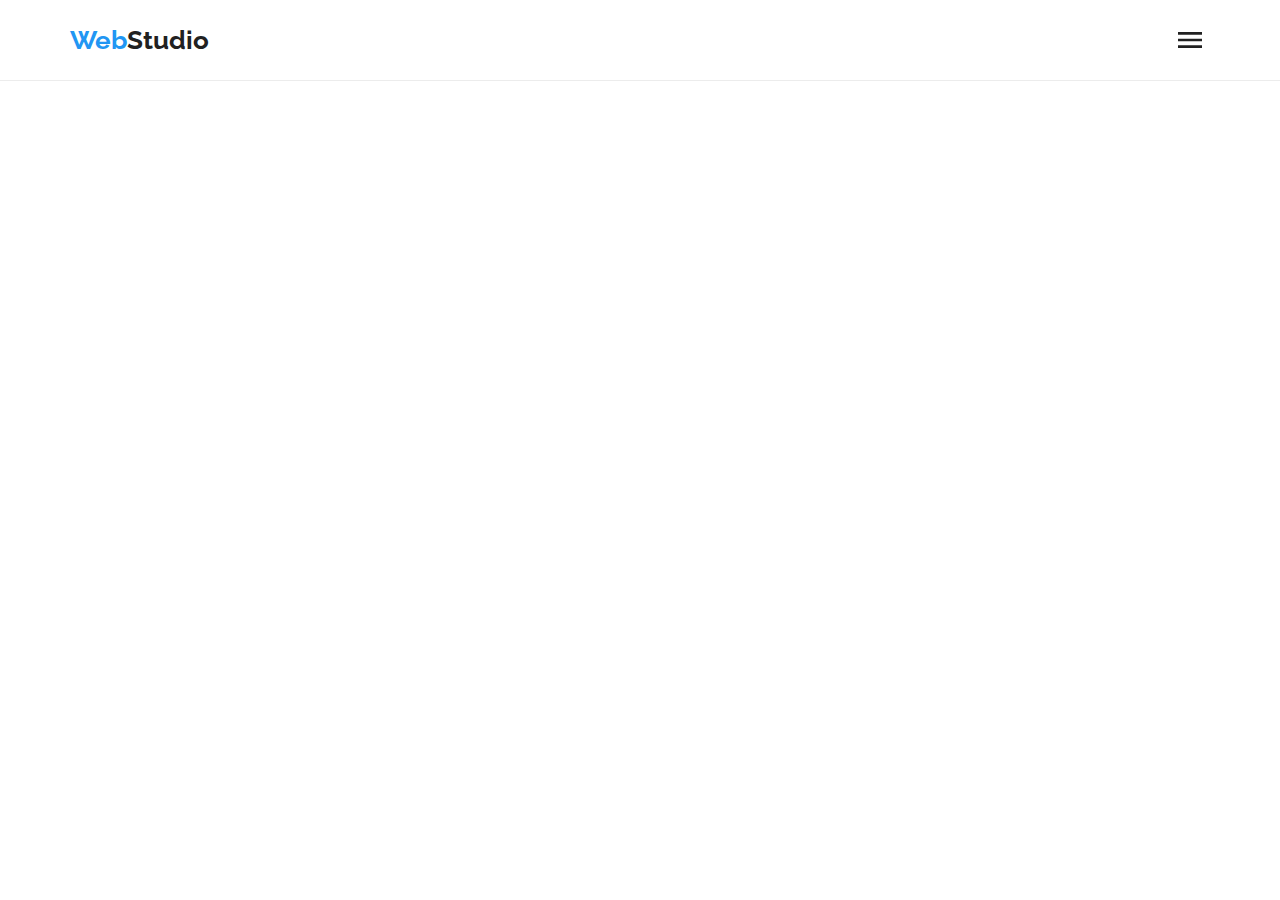
==== index.html @ 59595fd4 "fixing close-btn" ====
<!DOCTYPE html>
<html lang="uk">
  <head>
    <meta charset="UTF-8" />
    <meta http-equiv="X-UA-Compatible" content="IE=edge" />
    <meta name="viewport" content="width=<device-width>, initial-scale=1.0" />
    <title>Document</title>
    <link
      rel="stylesheet"
      href="https://fonts.googleapis.com/css2?family=Raleway:wght@700&family=Roboto:wght@400;500;700;900&display=swap"
    />
    <link
      rel="stylesheet"
      href="https://cdnjs.cloudflare.com/ajax/libs/modern-normalize/1.1.0/modern-normalize.min.css"
    />
    <link rel="stylesheet" href="./css/main.min.css" />
  </head>

  <body>
    <!-- Шапка -->
    <header class="header">
      <div class="container header-container">
        <a href="./index.html" class="logo"
          ><span class="logo__text-accent">Web</span>Studio</a
        >

        <nav>
          <ul class="navigation">
            <li class="navigation__item">
              <a href="./index.html" class="navigation__link active">Студія</a>
            </li>
            <li class="navigation__item">
              <a href="./portfolio.html" class="navigation__link">Портфоліо</a>
            </li>
            <li class="navigation__item">
              <a href="" class="navigation__link">Контакти</a>
            </li>
          </ul>
        </nav>

        <button class="mobile-menu-btn js-open-menu" type="button">
          <svg class="mobile-menu-btn__icon" width="40" height="40">
            <use href="./images/icons.svg#burger-menu-icon"></use>
          </svg>
        </button>

        <ul class="contact">
          <li class="contact__item">
            <a href="mailto:info@devstudio.com" class="contact__link">
              <svg class="contact__icon" width="16" height="12">
                <use href="./images/icons.svg#icon-envelope"></use>
              </svg>
              <span class="contact__info">info@devstudio.com</span>
            </a>
          </li>
          <li class="contact__item">
            <a href="tel:+380961111111" class="contact__link">
              <svg class="contact__icon" width="10" height="16">
                <use href="./images/icons.svg#icon-smartphone"></use>
              </svg>
              <span class="contact__info">+38 096 111 11 11</span>
            </a>
          </li>
        </ul>
      </div>

      <div class="mobile-menu js-menu-container" data-modal>
        <div class="container mobile-menu__container">
          <button class="mobile-menu__close-btn js-close-menu">
            <svg class="mobile-menu__close-icon" width="18" height="18">
              <use href="./images/icons.svg#close-icon"></use>
            </svg>
          </button>

          <div class="mobile-menu__nav">
            <ul class="mobile-menu__list">
              <li class="mobile-menu__item">
                <a class="mobile-menu__link active" href="./index.html"
                  >Студія</a
                >
              </li>
              <li class="mobile-menu__item">
                <a class="mobile-menu__link" href="./portfolio.html"
                  >Портфоліо</a
                >
              </li>
              <li class="mobile-menu__item">
                <a class="mobile-menu__link" href="">Контакти</a>
              </li>
            </ul>
          </div>

          <div class="mobile-menu__contacts">
            <ul class="mobile-menu__contact">
              <li class="mobile-menu__contact-item">
                <a href="tel:+380961111111" class="mobile-menu__contact-phone">
                  +38 096 111 11 11
                </a>
              </li>
              <li class="mobile-menu__contact-item">
                <a
                  href="mailto:info@devstudio.com"
                  class="mobile-menu__contact-mail"
                >
                  info@devstudio.com
                </a>
              </li>
            </ul>

            <ul class="mobile-menu__social-list">
              <li class="mobile-menu__social-item">
                <a class="mobile-menu__social-link" href="">Instagram</a>
              </li>
              <li class="mobile-menu__social-item">
                <a class="mobile-menu__social-link" href="">Twitter</a>
              </li>
              <li class="mobile-menu__social-item">
                <a class="mobile-menu__social-link" href="">Facebook</a>
              </li>
              <li class="mobile-menu__social-item">
                <a class="mobile-menu__social-link" href="">LinkedIn</a>
              </li>
            </ul>
          </div>
        </div>
      </div>
    </header>

    <main>
      <!-- Герой -->
      <!-- 
      <section class="hero">
        <div class="container hero-container">
          <h1 class="hero-container__title">
            ЕФЕКТИВНІ РІШЕННЯ ДЛЯ ВАШОГО БІЗНЕСУ
          </h1>
          <button class="hero-container__btn" type="button" data-modal-open>
            Замовити послугу
          </button>
        </div>
      </section>
    -->

      <!-- Особливості -->
      <!-- 
      <section class="feature">
        <div class="container feature-container">
          <h2 class="visually-hidden">Особливості</h2>
          
          <ul class="features">
            <li class="features__section">
              <div class="features__picture">
                <svg class="features__icon" width="70" height="70">
                  <use href="./images/icons.svg#icon-antenna"></use>
                </svg>
              </div>
              <h3 class="features__title">УВАГА ДО ДЕТАЛЕЙ</h3>
              <p class="features__description">
                Ідейні міркування, і навіть початок повсякденної роботи з
                формування позиції.
              </p>
            </li>
            <li class="features__section">
              <div class="features__picture">
                <svg class="features__icon" width="70" height="70">
                  <use href="./images/icons.svg#icon-clock"></use>
                </svg>
              </div>
              <h3 class="features__title">ПУНКТУАЛЬНІСТЬ</h3>
              <p class="features__description">
                Завдання організації, особливо рамки і місце навчання кадрів
                тягне у себе.
              </p>
            </li>
            <li class="features__section">
              <div class="features__picture">
                <svg class="features__icon" width="70" height="70">
                  <use href="./images/icons.svg#icon-diagram"></use>
                </svg>
              </div>
              <h3 class="features__title">ПЛАНУВАННЯ</h3>
              <p class="features__description">
                Так само консультація з широким активом значною мірою зумовлює.
              </p>
            </li>
            <li class="features__section">
              <div class="features__picture">
                <svg class="features__icon" width="70" height="70">
                  <use href="./images/icons.svg#icon-astronaut"></use>
                </svg>
              </div>
              <h3 class="features__title">СУЧАСНІ ТЕХНОЛОГІЇ</h3>
              <p class="features__description">
                Значимість цих проблем настільки очевидна, що реалізація
                планових завдань.
              </p>
            </li>
          </ul>
        </div>
      </section>
   -->
      <!-- Зайнятість -->
      <!-- 
      <section class="examples">
        <div class="container examples-container">
          <h2 class="examples-container__title">Чим ми займаємося</h2>

          <ul class="business">
            <li class="business__section">
              <div class="business__overlay">
                <p class="business__description">Десктопні додатки</p>
              </div>
              <img src="./images/box1.jpg" alt="Кодинг" width="370" />
            </li>
            <li class="business__section">
              <div class="business__overlay">
                <p class="business__description">Мобільні додатки</p>
              </div>
              <img src="./images/box2.jpg" alt="Дизайн" width="370" />
            </li>
            <li class="business__section">
              <div class="business__overlay">
                <p class="business__description">Дизайнерські рішення</p>
              </div>
              <img src="./images/box3.jpg" alt="Палітра" width="370" />
            </li>
          </ul>
        </div>
      </section>
-->
      <!-- Команда -->
      <!--
      <section class="team">
        <div class="container team-container">
          <h2 class="team-container__title">Наша команда</h2>

          <ul class="cards">
            <li class="cards__section">
              <img src="./images/tcard1.jpg" alt="Фото" width="270" />
              <div class="cards__person-card">
                <h3 class="cards__person-name">Ігор Дем'яненко</h3>
                <p class="cards__person-position">Product Designer</p>

                <ul class="social-list">
                  <li class="social-list__item">
                    <a class="social-list__link" href="">
                      <svg class="social-list__icon" width="20" height="20">
                        <use href="./images/icons.svg#instagram"></use>
                      </svg>
                    </a>
                  </li>

                  <li class="social-list__item">
                    <a class="social-list__link" href="">
                      <svg class="social-list__icon" width="20" height="16">
                        <use href="./images/icons.svg#twitter"></use>
                      </svg>
                    </a>
                  </li>

                  <li class="social-list__item">
                    <a class="social-list__link" href="">
                      <svg class="social-list__icon" width="20" height="20">
                        <use href="./images/icons.svg#facebook"></use>
                      </svg>
                    </a>
                  </li>

                  <li class="social-list__item">
                    <a class="social-list__link" href="">
                      <svg class="social-list__icon" width="20" height="20">
                        <use href="./images/icons.svg#linkedin"></use>
                      </svg>
                    </a>
                  </li>
                </ul>
              </div>
            </li>

            <li class="cards__section">
              <img src="./images/tcard2.jpg" alt="Фото" width="270" />
              <div class="cards__person-card">
                <h3 class="cards__person-name">Ольга Рєпіна</h3>
                <p class="cards__person-position">Frontend Developer</p>

                <ul class="social-list">
                  <li class="social-list__item">
                    <a class="social-list__link" href="">
                      <svg class="social-list__icon" width="20" height="20">
                        <use href="./images/icons.svg#instagram"></use>
                      </svg>
                    </a>
                  </li>

                  <li class="social-list__item">
                    <a class="social-list__link" href="">
                      <svg class="social-list__icon" width="20" height="16">
                        <use href="./images/icons.svg#twitter"></use>
                      </svg>
                    </a>
                  </li>

                  <li class="social-list__item">
                    <a class="social-list__link" href="">
                      <svg class="social-list__icon" width="20" height="20">
                        <use href="./images/icons.svg#facebook"></use>
                      </svg>
                    </a>
                  </li>

                  <li class="social-list__item">
                    <a class="social-list__link" href="">
                      <svg class="social-list__icon" width="20" height="20">
                        <use href="./images/icons.svg#linkedin"></use>
                      </svg>
                    </a>
                  </li>
                </ul>
              </div>
            </li>
            <li class="cards__section">
              <img src="./images/tcard3.jpg" alt="Фото" width="270" />
              <div class="cards__person-card">
                <h3 class="cards__person-name">Микола Тарасов</h3>
                <p class="cards__person-position">Marketing</p>

                <ul class="social-list">
                  <li class="social-list__item">
                    <a class="social-list__link" href="">
                      <svg class="social-list__icon" width="20" height="20">
                        <use href="./images/icons.svg#instagram"></use>
                      </svg>
                    </a>
                  </li>

                  <li class="social-list__item">
                    <a class="social-list__link" href="">
                      <svg class="social-list__icon" width="20" height="16">
                        <use href="./images/icons.svg#twitter"></use>
                      </svg>
                    </a>
                  </li>

                  <li class="social-list__item">
                    <a class="social-list__link" href="">
                      <svg class="social-list__icon" width="20" height="20">
                        <use href="./images/icons.svg#facebook"></use>
                      </svg>
                    </a>
                  </li>

                  <li class="social-list__item">
                    <a class="social-list__link" href="">
                      <svg class="social-list__icon" width="20" height="20">
                        <use href="./images/icons.svg#linkedin"></use>
                      </svg>
                    </a>
                  </li>
                </ul>
              </div>
            </li>
            <li class="cards__section">
              <img src="./images/tcard4.jpg" alt="Фото" width="270" />
              <div class="cards__person-card">
                <h3 class="cards__person-name">Михайло Єрмаков</h3>
                <p class="cards__person-position">UI Designer</p>

                <ul class="social-list">
                  <li class="social-list__item">
                    <a class="social-list__link" href="">
                      <svg class="social-list__icon" width="20" height="20">
                        <use href="./images/icons.svg#instagram"></use>
                      </svg>
                    </a>
                  </li>

                  <li class="social-list__item">
                    <a class="social-list__link" href="">
                      <svg class="social-list__icon" width="20" height="16">
                        <use href="./images/icons.svg#twitter"></use>
                      </svg>
                    </a>
                  </li>

                  <li class="social-list__item">
                    <a class="social-list__link" href="">
                      <svg class="social-list__icon" width="20" height="20">
                        <use href="./images/icons.svg#facebook"></use>
                      </svg>
                    </a>
                  </li>

                  <li class="social-list__item">
                    <a class="social-list__link" href="">
                      <svg class="social-list__icon" width="20" height="20">
                        <use href="./images/icons.svg#linkedin"></use>
                      </svg>
                    </a>
                  </li>
                </ul>
              </div>
            </li>
          </ul>
        </div>
      </section>
 -->

      <!-- Клієнти -->
      <!-- 
      <section class="clients">
        <div class="container clients-container">
          <h2 class="clients-container__title">Постійні клієнти</h2>

          <ul class="clients-list">
            <li class="clients-list__item">
              <a class="clients-list__link" href="">
                <svg class="clients-list__icon" width="106" height="60">
                  <use href="./images/icons.svg#icon-Logo_1"></use>
                </svg>
              </a>
            </li>

            <li class="clients-list__item">
              <a class="clients-list__link" href="">
                <svg class="clients-list__icon" width="106" height="60">
                  <use href="./images/icons.svg#icon-Logo_2"></use>
                </svg>
              </a>
            </li>

            <li class="clients-list__item">
              <a class="clients-list__link" href="">
                <svg class="clients-list__icon" width="106" height="60">
                  <use href="./images/icons.svg#icon-Logo_3"></use>
                </svg>
              </a>
            </li>

            <li class="clients-list__item">
              <a class="clients-list__link" href="">
                <svg class="clients-list__icon" width="106" height="60">
                  <use href="./images/icons.svg#icon-Logo_4"></use>
                </svg>
              </a>
            </li>

            <li class="clients-list__item">
              <a class="clients-list__link" href="">
                <svg class="clients-list__icon" width="106" height="60">
                  <use href="./images/icons.svg#icon-Logo_5"></use>
                </svg>
              </a>
            </li>

            <li class="clients-list__item">
              <a class="clients-list__link" href="">
                <svg class="clients-list__icon" width="106" height="60">
                  <use href="./images/icons.svg#icon-Logo_6"></use>
                </svg>
              </a>
            </li>
          </ul>
        </div>
      </section>
    --></main>

    <!-- Футер -->
    <!-- 
    <footer class="footer">
      <div class="container footer-container">
        <div class="footer-container__address">
          <a href="./index.html" class="logo footer-logo"
            ><span class="logo__text-accent">Web</span>Studio</a
          >
          <address class="home">
            м. Київ, пр-т Лесі Українки, 26
            <a href="mailto:info@devstudio.com" class="home__contact footmail"
              >info@devstudio.com</a
            >
            <a href="tel:+380961111111" class="home__contact"
              >+38 096 111 11 11</a
            >
          </address>
        </div>

        <div class="footer-link">
          <p class="footer-link__title">Приєднуйтесь</p>

          <ul class="social-list">
            <li class="social-list__item">
              <a class="social-list__link" href="">
                <svg class="social-list__icon" width="20" height="20">
                  <use href="./images/icons.svg#instagram"></use>
                </svg>
              </a>
            </li>

            <li class="social-list__item">
              <a class="social-list__link" href="">
                <svg class="social-list__icon" width="20" height="16">
                  <use href="./images/icons.svg#twitter"></use>
                </svg>
              </a>
            </li>

            <li class="social-list__item">
              <a class="social-list__link" href="">
                <svg class="social-list__icon" width="20" height="20">
                  <use href="./images/icons.svg#facebook"></use>
                </svg>
              </a>
            </li>

            <li class="social-list__item">
              <a class="social-list__link" href="">
                <svg class="social-list__icon" width="20" height="20">
                  <use href="./images/icons.svg#linkedin"></use>
                </svg>
              </a>
            </li>
          </ul>
        </div>

        <form class="footer-form">
          <p class="footer-form__title">Підпишіться на розсилку</p>

          <div class="footer-form-wrapper">
            <input
              type="email"
              class="footer-form-wrapper__input"
              name="user_email_mailing"
              placeholder="E-mail"
            />

            <button type="submit" class="footer-form-wrapper__btn">
              Підписатися
              <svg
                class="footer-form-wrapper__icon-send"
                width="24"
                height="24"
              >
                <use href="./images/icons.svg#icon-icon-send"></use>
              </svg>
            </button>
          </div>
        </form>
      </div>
    </footer>
  -->
    <div class="backdrop is-hidden" data-modal>
      <div class="modal is-modal">
        <button type="button" class="modal__close-btn" data-modal-close>
          <svg class="modal__close-icon" width="11" height="11">
            <use href="./images/icons.svg#close-icon"></use>
          </svg>
        </button>

        <p class="modal__action">Залиште свої дані, ми вам передзвонимо</p>

        <form class="contact-form">
          <label class="contact-form__field" for="user_name">Ім'я</label>
          <div class="contact-form__input-wrapper">
            <input
              type="text"
              class="contact-form__input"
              name="user_name"
              id="user_name"
              required
            />
            <svg class="contact-form__icon" width="18" height="18">
              <use href="./images/icons.svg#icon-person"></use>
            </svg>
          </div>

          <label class="contact-form__field" for="user_phone">Телефон</label>
          <div class="contact-form__input-wrapper">
            <input
              type="tel"
              class="contact-form__input"
              name="user_phone"
              id="user_phone"
              required
            />
            <svg class="contact-form__icon" width="18" height="18">
              <use href="./images/icons.svg#icon-phone"></use>
            </svg>
          </div>

          <label class="contact-form__field" for="user_email">Пошта</label>
          <div class="contact-form__input-wrapper">
            <input
              type="email"
              class="contact-form__input"
              name="user_email"
              id="user_email"
              required
            />
            <svg class="contact-form__icon" width="18" height="18">
              <use href="./images/icons.svg#icon-email"></use>
            </svg>
          </div>

          <label class="contact-form__field" for="user_message">Коментар</label>
          <textarea
            name="user_message"
            class="contact-form__message"
            id="user_message"
            placeholder="Введіть текст"
          ></textarea>

          <div class="contact-form__checkbox-wrapper">
            <input
              name="accept-policy"
              type="checkbox"
              class="contact-form__checkbox visually-hidden"
              id="policy-checkbox"
            />
            <label for="policy-checkbox" class="contact-form__checkbox-label"
              >Погоджуюся з розсилкою та приймаю&nbsp;<a href=""
                ><span class="contact-form__conditions-contract"
                  >Умови договору</span
                ></a
              >
            </label>
          </div>

          <button type="submit" class="contact-form__submit-btn">
            Відправити
          </button>
        </form>
      </div>
    </div>

    <script src="./js/modal.js"></script>
    <script src="./js/mobile-menu.js"></script>
  </body>
</html>
---- css/main.min.css ----
:root{--primary-text-color: #212121;--secondary-text-color: #757575;--hero-text-color: #ffffff;--description-text-color: #757575;--accent-color: #2196f3;--background-color: #f5f5f5;--background-section-color: #f5f4fa;--background-hero-footer-color: #2f303a;--fill-icons-color: #afb1b8;--primary-text-family: Roboto, sans-serif;--secondary-text-family: Raleway;--card-set-gap: 30px}.visually-hidden{position:absolute;width:1px;height:1px;margin:-1px;border:0;padding:0;clip:rect(0 0 0 0);overflow:hidden}h1,h2,h3,h4,h5,h6,p,ul{margin:0px;padding:0px}ul{list-style:none}a{text-decoration:none}img{display:block;max-width:100%}body{color:var(--primary-text-color);font-family:var(--primary-text-family)}.container{padding-left:15px;padding-right:15px}@media screen and (min-width: 480px){.container{width:450px;margin-left:auto;margin-right:auto}}@media screen and (min-width: 768px){.container{width:738px}}@media screen and (min-width: 1200px){.container{width:1170px}}.logo{color:var(--primary-text-color);font-family:var(--secondary-text-family);font-weight:700;font-size:24px;line-height:1.17;text-decoration:none}@media screen and (min-width: 1200px){.logo{font-size:26px;line-height:1.19}}.logo__text-accent{color:var(--accent-color)}.footer-logo{color:var(--hero-text-color);margin-right:0px}.mobile-menu{position:absolute;top:0;left:0;width:100vw;height:100vh;overflow:auto;background-color:var(--hero-text-color);opacity:0;visibility:hidden;pointer-events:none;-webkit-transition:opacity 250ms cubic-bezier(0.4, 0, 0.2, 1),visibility 250ms cubic-bezier(0.4, 0, 0.2, 1);transition:opacity 250ms cubic-bezier(0.4, 0, 0.2, 1),visibility 250ms cubic-bezier(0.4, 0, 0.2, 1)}.mobile-menu.is-open{opacity:1;visibility:visible;pointer-events:auto}.mobile-menu__container{position:relative;display:-webkit-box;display:-ms-flexbox;display:flex;-webkit-box-orient:vertical;-webkit-box-direction:normal;-ms-flex-direction:column;flex-direction:column;-webkit-box-pack:justify;-ms-flex-pack:justify;justify-content:space-between;height:100%;padding-top:48px;padding-bottom:48px;padding-left:40px}.mobile-menu-btn{background-color:rgba(0,0,0,0);border:none;top:10px;right:0;padding:0;line-height:0}.mobile-menu__close-btn{position:absolute;top:10px;right:0;background-color:rgba(0,0,0,0);border:none;padding:0;margin-right:15px;line-height:0;width:40px;height:40px}.mobile-menu-btn__icon{fill:var(--primary-text-color)}.mobile-menu__link{font-size:40px;font-weight:500;line-height:1.18;color:var(--primary-text-color)}.mobile-menu__item:not(:last-child){margin-bottom:32px}.mobile-menu__contact-phone{font-weight:500;font-size:34px;line-height:1.18;color:var(--accent-color);margin-bottom:32px}.mobile-menu__contact-mail{font-weight:500;font-size:24px;line-height:1.17;color:var(--description-text-color)}.mobile-menu__contact-item:not(:last-child){margin-bottom:32px}.active{color:var(--accent-color)}.mobile-menu__social-list{display:-webkit-box;display:-ms-flexbox;display:flex;margin-top:64px}.mobile-menu__social-link{font-weight:500;font-size:18px;line-height:22px;color:var(--accent-color)}.mobile-menu__social-item:not(:last-child) .mobile-menu__social-link{padding-right:10px;border-right:1px solid rgba(33,33,33,.2)}.mobile-menu__social-item:not(:first-child) .mobile-menu__social-link{padding-left:10px}.hero-container__btn{color:var(--hero-text-color);background-color:var(--accent-color);font-weight:700;font-size:16px;line-height:1.88;-webkit-box-shadow:0px 4px 4px rgba(0,0,0,.15);box-shadow:0px 4px 4px rgba(0,0,0,.15);border-radius:4px;cursor:pointer;display:block;margin-left:auto;margin-right:auto;padding:10px 24px;-webkit-transition:color 250ms cubic-bezier(0.4, 0, 0.2, 1),background-color 250ms cubic-bezier(0.4, 0, 0.2, 1),-webkit-box-shadow 250ms cubic-bezier(0.4, 0, 0.2, 1);transition:color 250ms cubic-bezier(0.4, 0, 0.2, 1),background-color 250ms cubic-bezier(0.4, 0, 0.2, 1),-webkit-box-shadow 250ms cubic-bezier(0.4, 0, 0.2, 1);transition:color 250ms cubic-bezier(0.4, 0, 0.2, 1),background-color 250ms cubic-bezier(0.4, 0, 0.2, 1),box-shadow 250ms cubic-bezier(0.4, 0, 0.2, 1);transition:color 250ms cubic-bezier(0.4, 0, 0.2, 1),background-color 250ms cubic-bezier(0.4, 0, 0.2, 1),box-shadow 250ms cubic-bezier(0.4, 0, 0.2, 1),-webkit-box-shadow 250ms cubic-bezier(0.4, 0, 0.2, 1)}.social-list{display:-webkit-box;display:-ms-flexbox;display:flex;-webkit-box-pack:justify;-ms-flex-pack:justify;justify-content:space-between}.social-list__link{display:-webkit-box;display:-ms-flexbox;display:flex;-webkit-box-pack:center;-ms-flex-pack:center;justify-content:center;-webkit-box-align:center;-ms-flex-align:center;align-items:center;width:44px;height:44px;border-radius:50%;-webkit-transition:background-color 250ms cubic-bezier(0.4, 0, 0.2, 1);transition:background-color 250ms cubic-bezier(0.4, 0, 0.2, 1)}.social-list__link:hover,.social-list__link:focus{background-color:var(--accent-color)}.social-list__icon{fill:var(--fill-icons-color);-webkit-transition:fill 250ms cubic-bezier(0.4, 0, 0.2, 1);transition:fill 250ms cubic-bezier(0.4, 0, 0.2, 1)}.social-list__link:hover .social-list__icon,.social-list__link:focus .social-list__icon{fill:var(--hero-text-color)}.social-list{display:-webkit-box;display:-ms-flexbox;display:flex;-webkit-box-pack:justify;-ms-flex-pack:justify;justify-content:space-between}.social-list__link{display:-webkit-box;display:-ms-flexbox;display:flex;-webkit-box-pack:center;-ms-flex-pack:center;justify-content:center;-webkit-box-align:center;-ms-flex-align:center;align-items:center;width:44px;height:44px;border-radius:50%;-webkit-transition:background-color 250ms cubic-bezier(0.4, 0, 0.2, 1);transition:background-color 250ms cubic-bezier(0.4, 0, 0.2, 1)}.social-list__link:hover,.social-list__link:focus{background-color:var(--accent-color)}.social-list__icon{fill:var(--fill-icons-color);-webkit-transition:fill 250ms cubic-bezier(0.4, 0, 0.2, 1);transition:fill 250ms cubic-bezier(0.4, 0, 0.2, 1)}.social-list__link:hover .social-list__icon,.social-list__link:focus .social-list__icon{fill:var(--hero-text-color)}.footer-link .social-list__item:not(:last-child){margin-right:10px}.footer-link .social-list__icon{fill:var(--hero-text-color)}.footer-link .social-list__link{background-color:rgba(255,255,255,.1);-webkit-transition:background-color 250ms cubic-bezier(0.4, 0, 0.2, 1);transition:background-color 250ms cubic-bezier(0.4, 0, 0.2, 1)}.footer-link .social-list__link:hover,.footer-link .social-list__link:focus{background-color:var(--accent-color)}.backdrop{position:fixed;top:0;left:0;width:100vw;height:100vh;background-color:rgba(0,0,0,.2);-webkit-transition:opacity 250ms cubic-bezier(0.4, 0, 0.2, 1),visibility 250ms cubic-bezier(0.4, 0, 0.2, 1);transition:opacity 250ms cubic-bezier(0.4, 0, 0.2, 1),visibility 250ms cubic-bezier(0.4, 0, 0.2, 1)}.backdrop.is-hidden{opacity:0;visibility:hidden;pointer-events:none}.modal{position:absolute;top:50%;left:50%;-webkit-transform:translate(-50%, -50%);transform:translate(-50%, -50%);width:528px;height:581px;background-color:var(--hero-text-color);padding:40px;-webkit-box-shadow:0px 1px 3px rgba(0,0,0,.12),0px 1px 1px rgba(0,0,0,.14),0px 2px 1px rgba(0,0,0,.2);box-shadow:0px 1px 3px rgba(0,0,0,.12),0px 1px 1px rgba(0,0,0,.14),0px 2px 1px rgba(0,0,0,.2);border-radius:4px;-webkit-transition:-webkit-transform 250ms cubic-bezier(0.4, 0, 0.2, 1);transition:-webkit-transform 250ms cubic-bezier(0.4, 0, 0.2, 1);transition:transform 250ms cubic-bezier(0.4, 0, 0.2, 1);transition:transform 250ms cubic-bezier(0.4, 0, 0.2, 1), -webkit-transform 250ms cubic-bezier(0.4, 0, 0.2, 1)}.modal__close-btn{position:absolute;top:8px;right:8px;display:-webkit-box;display:-ms-flexbox;display:flex;-webkit-box-pack:center;-ms-flex-pack:center;justify-content:center;-webkit-box-align:center;-ms-flex-align:center;align-items:center;width:30px;height:30px;border-radius:50%;border:1px solid rgba(0,0,0,.1);background:var(--hero-text-color);padding:0px;cursor:pointer}.modal__close-icon{-webkit-transition:fill 250ms cubic-bezier(0.4, 0, 0.2, 1);transition:fill 250ms cubic-bezier(0.4, 0, 0.2, 1)}.modal__close-btn:hover .modal__close-icon,.modal__close-btn:focus .modal__close-icon{fill:var(--accent-color)}.modal__action{margin-bottom:12px;font-weight:700;font-size:20px;line-height:1.15;text-align:center;color:var(--primary-text-color)}.contact-form{width:100%}.contact-form__input{display:block;width:100%;height:40px;padding-left:42px;border:1px solid rgba(33,33,33,.2);border-radius:4px;-webkit-transition:border-color 250ms cubic-bezier(0.4, 0, 0.2, 1);transition:border-color 250ms cubic-bezier(0.4, 0, 0.2, 1)}.contact-form__input:focus{outline:none;border-color:var(--accent-color)}.contact-form__icon{position:absolute;top:50%;left:15px;-webkit-transform:translateY(-50%);transform:translateY(-50%);-webkit-transition:fill 250ms cubic-bezier(0.4, 0, 0.2, 1);transition:fill 250ms cubic-bezier(0.4, 0, 0.2, 1)}.contact-form__input:focus+.contact-form__icon{fill:var(--accent-color)}.contact-form__field{display:block;font-size:12px;line-height:1.17;color:var(--description-text-color)}.contact-form__message{width:100%;height:120px;margin-top:4px;margin-bottom:20px;padding:12px 16px;border:1px solid rgba(33,33,33,.2);border-radius:4px;resize:none;font-size:12px;line-height:1.17;-webkit-transition:border-color 250ms cubic-bezier(0.4, 0, 0.2, 1);transition:border-color 250ms cubic-bezier(0.4, 0, 0.2, 1)}.contact-form__message:focus{outline:none;border-color:var(--accent-color)}.contact-form__message::-webkit-input-placeholder{color:rgba(117,117,117,.5)}.contact-form__message::-moz-placeholder{color:rgba(117,117,117,.5)}.contact-form__message:-ms-input-placeholder{color:rgba(117,117,117,.5)}.contact-form__message::-ms-input-placeholder{color:rgba(117,117,117,.5)}.contact-form__message::placeholder{color:rgba(117,117,117,.5)}.contact-form__input-wrapper{position:relative;display:block;margin-bottom:10px;margin-top:4px}.contact-form__checkbox-label{display:-webkit-box;display:-ms-flexbox;display:flex;-webkit-box-pack:center;-ms-flex-pack:center;justify-content:center;-webkit-box-align:center;-ms-flex-align:center;align-items:center;font-size:14px;color:var(--description-text-color);cursor:pointer}.contact-form__checkbox-label::before{content:"";display:inline-block;width:16px;height:15px;cursor:pointer;margin-right:7px;border:2px solid var(--primary-text-color);border-radius:4px;-webkit-transition:background-image 250ms cubic-bezier(0.4, 0, 0.2, 1);transition:background-image 250ms cubic-bezier(0.4, 0, 0.2, 1)}.contact-form__checkbox:focus+.contact-form__checkbox-label::before{border-color:var(--accent-color);-webkit-transition:border-color 250ms cubic-bezier(0.4, 0, 0.2, 1);transition:border-color 250ms cubic-bezier(0.4, 0, 0.2, 1)}.contact-form__checkbox:checked+.contact-form__checkbox-label::before{background:var(--accent-color);border-radius:2px;background-image:url(../images/check.svg);background-repeat:no-repeat;background-position:center;border-color:var(--accent-color);-webkit-transition:background-image 250ms cubic-bezier(0.4, 0, 0.2, 1);transition:background-image 250ms cubic-bezier(0.4, 0, 0.2, 1)}.contact-form__submit-btn{display:block;margin-left:auto;margin-right:auto;width:200px;height:50px;margin-top:30px;padding:10px 52px;color:var(--hero-text-color);font-weight:700;font-size:16px;line-height:1.88;background:#188ce8;border-radius:4px;border:0;cursor:pointer;-webkit-transition:-webkit-box-shadow 250ms cubic-bezier(0.4, 0, 0.2, 1);transition:-webkit-box-shadow 250ms cubic-bezier(0.4, 0, 0.2, 1);transition:box-shadow 250ms cubic-bezier(0.4, 0, 0.2, 1);transition:box-shadow 250ms cubic-bezier(0.4, 0, 0.2, 1), -webkit-box-shadow 250ms cubic-bezier(0.4, 0, 0.2, 1)}.contact-form__submit-btn:hover,.contact-form__submit-btn:focus{-webkit-box-shadow:0px 4px 4px rgba(0,0,0,.15);box-shadow:0px 4px 4px rgba(0,0,0,.15)}.contact-form__conditions-contract{text-decoration:underline;color:var(--accent-color)}.footer-form{margin-left:auto}.footer-form-wrapper{display:-webkit-box;display:-ms-flexbox;display:flex;-webkit-box-align:center;-ms-flex-align:center;align-items:center}.footer-form-wrapper__input{width:358px;height:50px;padding-left:16px;margin-right:12px;border:1px solid rgba(255,255,255,.3);-webkit-filter:drop-shadow(0px 4px 4px rgba(0, 0, 0, 0.15));filter:drop-shadow(0px 4px 4px rgba(0, 0, 0, 0.15));border-radius:4px;background-color:inherit;color:rgba(255,255,255,.6)}.footer-form-wrapper__btn{display:-webkit-box;display:-ms-flexbox;display:flex;width:200px;height:50px;-webkit-box-pack:center;-ms-flex-pack:center;justify-content:center;-webkit-box-align:center;-ms-flex-align:center;align-items:center;color:var(--hero-text-color);font-weight:700;font-size:16px;line-height:1.88;background:#188ce8;border-radius:4px;border:0;cursor:pointer;-webkit-box-shadow:0px 4px 4px rgba(0,0,0,.15);box-shadow:0px 4px 4px rgba(0,0,0,.15);border-radius:4px}.footer-form-wrapper__icon-send{margin-left:10px}.navigation{display:none}.contact{display:none}.header-container{display:-webkit-box;display:-ms-flexbox;display:flex;-webkit-box-pack:justify;-ms-flex-pack:justify;justify-content:space-between;-webkit-box-align:center;-ms-flex-align:center;align-items:center;height:60px}@media screen and (min-width: 768px){.header-container{height:80px}}.header{border-bottom-width:1px;border-bottom-style:solid;border-bottom-color:#ececec}.hero{text-align:center;padding-top:200px;padding-bottom:200px;max-width:1600px;height:600px;margin:auto;background-image:-webkit-gradient(linear, left top, left bottom, from(rgba(47, 48, 58, 0.4)), to(rgba(47, 48, 58, 0.4))),url("../images/hero.jpg");background-image:linear-gradient(rgba(47, 48, 58, 0.4), rgba(47, 48, 58, 0.4)),url("../images/hero.jpg");background-color:#c4c4c4;background-size:cover;background-repeat:no-repeat;background-position:center}.hero-container__title{color:var(--hero-text-color);font-weight:900;font-size:44px;text-transform:uppercase;line-height:1.36;width:696px;margin-left:auto;margin-right:auto;margin-bottom:30px}.feature{padding-top:94px;padding-bottom:94px}.features{display:-webkit-box;display:-ms-flexbox;display:flex}.features__section{width:270px}.features__section:not(:last-child){margin-right:30px}.features__title{font-weight:700;font-size:14px;line-height:1.17;margin-bottom:10px}.features__description{color:var(--description-text-color);font-size:14px;line-height:1.71}.features__picture{display:-webkit-box;display:-ms-flexbox;display:flex;height:120px;background:var(--background-section-color);border-radius:4px;-webkit-box-pack:center;-ms-flex-pack:center;justify-content:center;-webkit-box-align:center;-ms-flex-align:center;align-items:center;margin-bottom:30px}.feature-picture-item:not(:last-child){margin-right:30px}.business{display:-webkit-box;display:-ms-flexbox;display:flex}.business__section{position:relative}.business__section:not(:last-child){margin-right:30px}.examples{padding-bottom:94px}.examples-container__title{font-weight:700;font-size:36px;line-height:1.17;text-align:center;margin-bottom:50px}.business__overlay{position:absolute;display:-webkit-box;display:-ms-flexbox;display:flex;bottom:0;width:100%;height:70px;background:rgba(47,48,58,.8);font-weight:700;font-size:14px;line-height:1.14;-webkit-box-align:center;-ms-flex-align:center;align-items:center;-webkit-box-pack:center;-ms-flex-pack:center;justify-content:center;text-transform:uppercase;color:var(--hero-text-color)}.team{background-color:var(--background-section-color);padding-top:94px;padding-bottom:94px}.team-container__title{font-weight:700;font-size:36px;line-height:1.17;text-align:center;margin-bottom:50px}.cards{display:-webkit-box;display:-ms-flexbox;display:flex;margin-left:calc(-1*var(--card-set-gap));margin-top:calc(-1*var(--card-set-gap))}.cards__section{-ms-flex-preferred-size:calc(25% - var(--card-set-gap));flex-basis:calc(25% - var(--card-set-gap));margin-left:var(--card-set-gap);margin-top:var(--card-set-gap);background-color:var(--hero-text-color);border-radius:0px 0px 4px 4px;-webkit-box-shadow:0px 1px 3px rgba(0,0,0,.12),0px 1px 1px rgba(0,0,0,.14),0px 2px 1px rgba(0,0,0,.2);box-shadow:0px 1px 3px rgba(0,0,0,.12),0px 1px 1px rgba(0,0,0,.14),0px 2px 1px rgba(0,0,0,.2)}.cards__person-card{padding:30px 32px}.cards__person-name{font-weight:500;font-size:16px;line-height:1.17;text-align:center;margin-bottom:10px}.cards__person-position{color:var(--description-text-color);font-weight:400;font-size:16px;line-height:1.17;text-align:center;margin-bottom:16px}.clients{padding-top:94px;padding-bottom:94px}.clients-container__title{font-weight:700;font-size:36px;line-height:1.17;text-align:center;margin-bottom:50px}.clients-list{display:-webkit-box;display:-ms-flexbox;display:flex}.clients-list__item{width:170px;height:92}.clients-list__item:not(:last-child){margin-right:30px}.clients-list__link{display:-webkit-box;display:-ms-flexbox;display:flex;-webkit-box-pack:center;-ms-flex-pack:center;justify-content:center;-webkit-box-align:center;-ms-flex-align:center;align-items:center;width:170px;height:92px;border:1px solid var(--fill-icons-color);border-radius:4px;-webkit-transition:border 250ms cubic-bezier(0.4, 0, 0.2, 1);transition:border 250ms cubic-bezier(0.4, 0, 0.2, 1)}.clients-list__link:hover,.clients-list__link:focus{border:1px solid var(--accent-color);border-radius:4px}.clients-list__icon{fill:var(--fill-icons-color);-webkit-transition:fill 250ms cubic-bezier(0.4, 0, 0.2, 1);transition:fill 250ms cubic-bezier(0.4, 0, 0.2, 1)}.clients-list__link:hover .clients-list__icon,.clients-list__link:focus .clients-list__icon{fill:var(--accent-color)}.footer{background-color:var(--background-hero-footer-color);padding-top:60px;padding-bottom:60px}.home{color:var(--hero-text-color);font-style:normal;font-size:14px;line-height:1.71;letter-spacing:.03em;display:block;margin-top:28px;width:231px}.home__contact{color:rgba(255,255,255,.6);display:block}.footmail{margin-top:12px;margin-bottom:12px}.footer-container{display:-webkit-box;display:-ms-flexbox;display:flex;-webkit-box-align:baseline;-ms-flex-align:baseline;align-items:baseline}.footer-container__address{margin-right:70px}.footer-link__title,.footer-form__title{color:var(--hero-text-color);font-weight:700;font-size:14px;text-transform:uppercase;line-height:1.14;margin-bottom:20px}.filter{display:-webkit-box;display:-ms-flexbox;display:flex;margin-bottom:50px;-webkit-box-pack:center;-ms-flex-pack:center;justify-content:center}.filter__item:not(:last-child){margin-right:8px}.filter__button{cursor:pointer;color:var(--primary-text-color);background-color:var(--background-section-color);font-size:16px;font-weight:500;line-height:1.63;border-radius:4px;border-width:0;padding:6px 22px;-webkit-transition:color 250ms cubic-bezier(0.4, 0, 0.2, 1),background-color 250ms cubic-bezier(0.4, 0, 0.2, 1),-webkit-box-shadow 250ms cubic-bezier(0.4, 0, 0.2, 1);transition:color 250ms cubic-bezier(0.4, 0, 0.2, 1),background-color 250ms cubic-bezier(0.4, 0, 0.2, 1),-webkit-box-shadow 250ms cubic-bezier(0.4, 0, 0.2, 1);transition:color 250ms cubic-bezier(0.4, 0, 0.2, 1),background-color 250ms cubic-bezier(0.4, 0, 0.2, 1),box-shadow 250ms cubic-bezier(0.4, 0, 0.2, 1);transition:color 250ms cubic-bezier(0.4, 0, 0.2, 1),background-color 250ms cubic-bezier(0.4, 0, 0.2, 1),box-shadow 250ms cubic-bezier(0.4, 0, 0.2, 1),-webkit-box-shadow 250ms cubic-bezier(0.4, 0, 0.2, 1)}.filter__button:hover,.filter__button:focus{color:var(--hero-text-color);background-color:var(--accent-color);-webkit-box-shadow:0px 3px 1px rgba(0,0,0,.1),0px 1px 2px rgba(0,0,0,.08),0px 2px 2px rgba(0,0,0,.12);box-shadow:0px 3px 1px rgba(0,0,0,.1),0px 1px 2px rgba(0,0,0,.08),0px 2px 2px rgba(0,0,0,.12)}.portfolio{padding-top:94px;padding-bottom:94px}.card-set{display:-webkit-box;display:-ms-flexbox;display:flex;-ms-flex-wrap:wrap;flex-wrap:wrap;margin-left:calc(-1*var(--card-set-gap));margin-top:calc(-1*var(--card-set-gap))}.card-set__item{-ms-flex-preferred-size:calc(33.3333333333% - var(--card-set-gap));flex-basis:calc(33.3333333333% - var(--card-set-gap));margin-left:var(--card-set-gap);margin-top:var(--card-set-gap)}.card-content__title{color:var(--primary-text-color);font-size:18px;font-weight:700;line-height:2}.card-content__description{color:var(--secondary-text-color);font-size:16px;font-weight:400;line-height:1.88;margin-top:4px}.card-content{padding:20px 24px 20px 24px;border-left:1px solid #eee;border-right:1px solid #eee;border-bottom:1px solid #eee}.card-set__link{display:block;-webkit-transition:-webkit-box-shadow 250ms cubic-bezier(0.4, 0, 0.2, 1);transition:-webkit-box-shadow 250ms cubic-bezier(0.4, 0, 0.2, 1);transition:box-shadow 250ms cubic-bezier(0.4, 0, 0.2, 1);transition:box-shadow 250ms cubic-bezier(0.4, 0, 0.2, 1), -webkit-box-shadow 250ms cubic-bezier(0.4, 0, 0.2, 1)}.card-set__link:hover,.card-set__link:focus{-webkit-box-shadow:0px 1px 1px rgba(0,0,0,.12),0px 4px 4px rgba(0,0,0,.06),1px 4px 6px rgba(0,0,0,.16);box-shadow:0px 1px 1px rgba(0,0,0,.12),0px 4px 4px rgba(0,0,0,.06),1px 4px 6px rgba(0,0,0,.16)}.card-set__img{position:relative;overflow:hidden}.card-set__overlay{position:absolute;top:0;width:100%;height:100%;background:rgba(33,150,243,.9);font-weight:400;font-size:18px;line-height:1.6;padding:63px 24px;color:var(--hero-text-color);opacity:0;-webkit-transform:translateY(100%);transform:translateY(100%);-webkit-transition:opacity 250ms cubic-bezier(0.4, 0, 0.2, 1),-webkit-transform 250ms cubic-bezier(0.4, 0, 0.2, 1);transition:opacity 250ms cubic-bezier(0.4, 0, 0.2, 1),-webkit-transform 250ms cubic-bezier(0.4, 0, 0.2, 1);transition:transform 250ms cubic-bezier(0.4, 0, 0.2, 1),opacity 250ms cubic-bezier(0.4, 0, 0.2, 1);transition:transform 250ms cubic-bezier(0.4, 0, 0.2, 1),opacity 250ms cubic-bezier(0.4, 0, 0.2, 1),-webkit-transform 250ms cubic-bezier(0.4, 0, 0.2, 1)}.card-set__item:hover .card-set__overlay,.card-set__item:focus .card-set__overlay{-webkit-transform:translateY(0);transform:translateY(0);opacity:1}/*# sourceMappingURL=main.min.css.map */
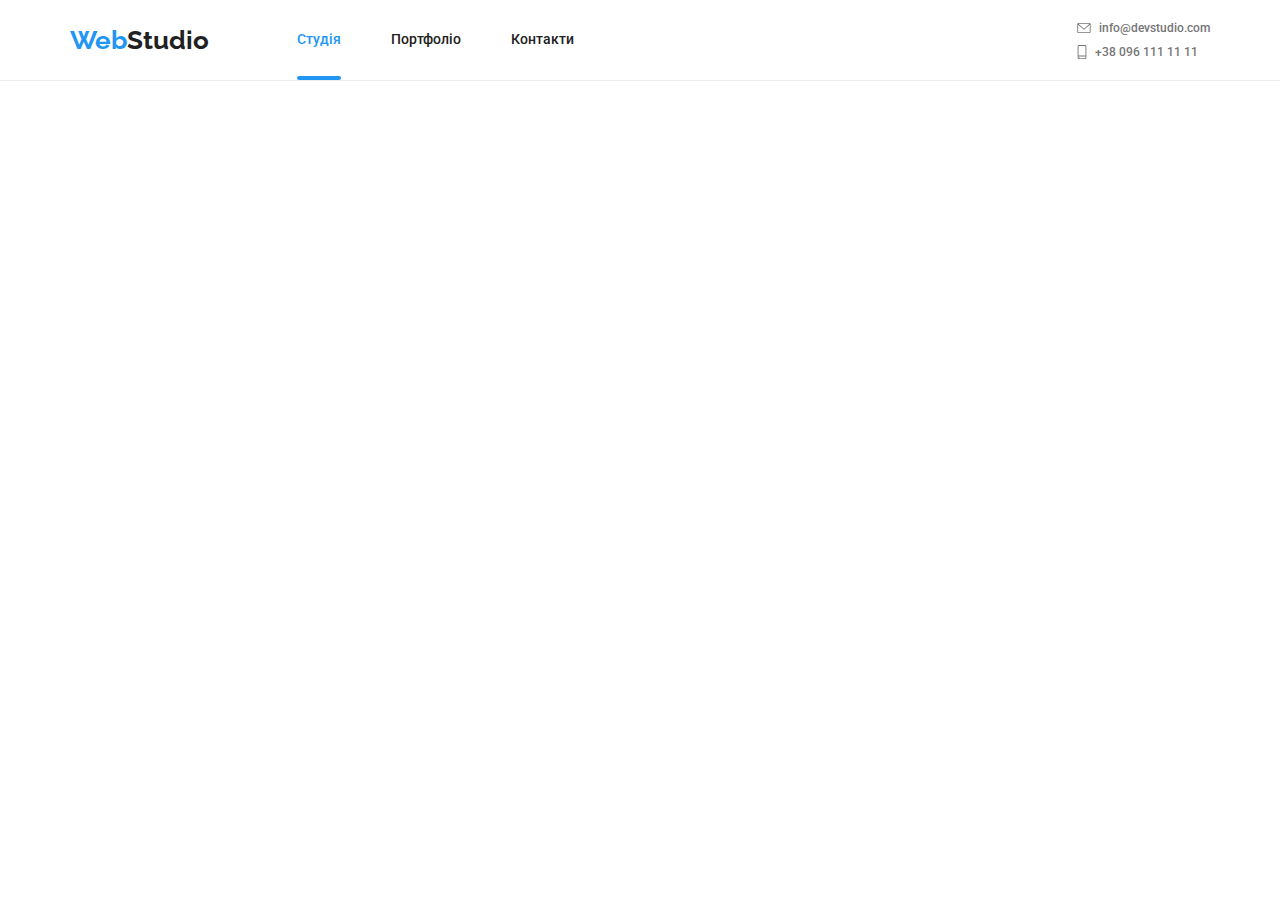
==== commit 7869b3ad: "add header-mobile" ====
--- a/index.html
+++ b/index.html
@@ -47,7 +47,7 @@
         <ul class="contact">
           <li class="contact__item">
             <a href="mailto:info@devstudio.com" class="contact__link">
-              <svg class="contact__icon" width="16" height="12">
+              <svg class="contact__icon" width="14" height="10">
                 <use href="./images/icons.svg#icon-envelope"></use>
               </svg>
               <span class="contact__info">info@devstudio.com</span>
@@ -55,7 +55,7 @@
           </li>
           <li class="contact__item">
             <a href="tel:+380961111111" class="contact__link">
-              <svg class="contact__icon" width="10" height="16">
+              <svg class="contact__icon" width="10" height="14">
                 <use href="./images/icons.svg#icon-smartphone"></use>
               </svg>
               <span class="contact__info">+38 096 111 11 11</span>
--- a/css/main.min.css
+++ b/css/main.min.css
@@ -1 +1 @@
-:root{--primary-text-color: #212121;--secondary-text-color: #757575;--hero-text-color: #ffffff;--description-text-color: #757575;--accent-color: #2196f3;--background-color: #f5f5f5;--background-section-color: #f5f4fa;--background-hero-footer-color: #2f303a;--fill-icons-color: #afb1b8;--primary-text-family: Roboto, sans-serif;--secondary-text-family: Raleway;--card-set-gap: 30px}.visually-hidden{position:absolute;width:1px;height:1px;margin:-1px;border:0;padding:0;clip:rect(0 0 0 0);overflow:hidden}h1,h2,h3,h4,h5,h6,p,ul{margin:0px;padding:0px}ul{list-style:none}a{text-decoration:none}img{display:block;max-width:100%}body{color:var(--primary-text-color);font-family:var(--primary-text-family)}.container{padding-left:15px;padding-right:15px}@media screen and (min-width: 480px){.container{width:450px;margin-left:auto;margin-right:auto}}@media screen and (min-width: 768px){.container{width:738px}}@media screen and (min-width: 1200px){.container{width:1170px}}.logo{color:var(--primary-text-color);font-family:var(--secondary-text-family);font-weight:700;font-size:24px;line-height:1.17;text-decoration:none}@media screen and (min-width: 1200px){.logo{font-size:26px;line-height:1.19}}.logo__text-accent{color:var(--accent-color)}.footer-logo{color:var(--hero-text-color);margin-right:0px}.mobile-menu{position:absolute;top:0;left:0;width:100vw;height:100vh;overflow:auto;background-color:var(--hero-text-color);opacity:0;visibility:hidden;pointer-events:none;-webkit-transition:opacity 250ms cubic-bezier(0.4, 0, 0.2, 1),visibility 250ms cubic-bezier(0.4, 0, 0.2, 1);transition:opacity 250ms cubic-bezier(0.4, 0, 0.2, 1),visibility 250ms cubic-bezier(0.4, 0, 0.2, 1)}.mobile-menu.is-open{opacity:1;visibility:visible;pointer-events:auto}.mobile-menu__container{position:relative;display:-webkit-box;display:-ms-flexbox;display:flex;-webkit-box-orient:vertical;-webkit-box-direction:normal;-ms-flex-direction:column;flex-direction:column;-webkit-box-pack:justify;-ms-flex-pack:justify;justify-content:space-between;height:100%;padding-top:48px;padding-bottom:48px;padding-left:40px}.mobile-menu-btn{background-color:rgba(0,0,0,0);border:none;top:10px;right:0;padding:0;line-height:0}.mobile-menu__close-btn{position:absolute;top:10px;right:0;background-color:rgba(0,0,0,0);border:none;padding:0;margin-right:15px;line-height:0;width:40px;height:40px}.mobile-menu-btn__icon{fill:var(--primary-text-color)}.mobile-menu__link{font-size:40px;font-weight:500;line-height:1.18;color:var(--primary-text-color)}.mobile-menu__item:not(:last-child){margin-bottom:32px}.mobile-menu__contact-phone{font-weight:500;font-size:34px;line-height:1.18;color:var(--accent-color);margin-bottom:32px}.mobile-menu__contact-mail{font-weight:500;font-size:24px;line-height:1.17;color:var(--description-text-color)}.mobile-menu__contact-item:not(:last-child){margin-bottom:32px}.active{color:var(--accent-color)}.mobile-menu__social-list{display:-webkit-box;display:-ms-flexbox;display:flex;margin-top:64px}.mobile-menu__social-link{font-weight:500;font-size:18px;line-height:22px;color:var(--accent-color)}.mobile-menu__social-item:not(:last-child) .mobile-menu__social-link{padding-right:10px;border-right:1px solid rgba(33,33,33,.2)}.mobile-menu__social-item:not(:first-child) .mobile-menu__social-link{padding-left:10px}.hero-container__btn{color:var(--hero-text-color);background-color:var(--accent-color);font-weight:700;font-size:16px;line-height:1.88;-webkit-box-shadow:0px 4px 4px rgba(0,0,0,.15);box-shadow:0px 4px 4px rgba(0,0,0,.15);border-radius:4px;cursor:pointer;display:block;margin-left:auto;margin-right:auto;padding:10px 24px;-webkit-transition:color 250ms cubic-bezier(0.4, 0, 0.2, 1),background-color 250ms cubic-bezier(0.4, 0, 0.2, 1),-webkit-box-shadow 250ms cubic-bezier(0.4, 0, 0.2, 1);transition:color 250ms cubic-bezier(0.4, 0, 0.2, 1),background-color 250ms cubic-bezier(0.4, 0, 0.2, 1),-webkit-box-shadow 250ms cubic-bezier(0.4, 0, 0.2, 1);transition:color 250ms cubic-bezier(0.4, 0, 0.2, 1),background-color 250ms cubic-bezier(0.4, 0, 0.2, 1),box-shadow 250ms cubic-bezier(0.4, 0, 0.2, 1);transition:color 250ms cubic-bezier(0.4, 0, 0.2, 1),background-color 250ms cubic-bezier(0.4, 0, 0.2, 1),box-shadow 250ms cubic-bezier(0.4, 0, 0.2, 1),-webkit-box-shadow 250ms cubic-bezier(0.4, 0, 0.2, 1)}.social-list{display:-webkit-box;display:-ms-flexbox;display:flex;-webkit-box-pack:justify;-ms-flex-pack:justify;justify-content:space-between}.social-list__link{display:-webkit-box;display:-ms-flexbox;display:flex;-webkit-box-pack:center;-ms-flex-pack:center;justify-content:center;-webkit-box-align:center;-ms-flex-align:center;align-items:center;width:44px;height:44px;border-radius:50%;-webkit-transition:background-color 250ms cubic-bezier(0.4, 0, 0.2, 1);transition:background-color 250ms cubic-bezier(0.4, 0, 0.2, 1)}.social-list__link:hover,.social-list__link:focus{background-color:var(--accent-color)}.social-list__icon{fill:var(--fill-icons-color);-webkit-transition:fill 250ms cubic-bezier(0.4, 0, 0.2, 1);transition:fill 250ms cubic-bezier(0.4, 0, 0.2, 1)}.social-list__link:hover .social-list__icon,.social-list__link:focus .social-list__icon{fill:var(--hero-text-color)}.social-list{display:-webkit-box;display:-ms-flexbox;display:flex;-webkit-box-pack:justify;-ms-flex-pack:justify;justify-content:space-between}.social-list__link{display:-webkit-box;display:-ms-flexbox;display:flex;-webkit-box-pack:center;-ms-flex-pack:center;justify-content:center;-webkit-box-align:center;-ms-flex-align:center;align-items:center;width:44px;height:44px;border-radius:50%;-webkit-transition:background-color 250ms cubic-bezier(0.4, 0, 0.2, 1);transition:background-color 250ms cubic-bezier(0.4, 0, 0.2, 1)}.social-list__link:hover,.social-list__link:focus{background-color:var(--accent-color)}.social-list__icon{fill:var(--fill-icons-color);-webkit-transition:fill 250ms cubic-bezier(0.4, 0, 0.2, 1);transition:fill 250ms cubic-bezier(0.4, 0, 0.2, 1)}.social-list__link:hover .social-list__icon,.social-list__link:focus .social-list__icon{fill:var(--hero-text-color)}.footer-link .social-list__item:not(:last-child){margin-right:10px}.footer-link .social-list__icon{fill:var(--hero-text-color)}.footer-link .social-list__link{background-color:rgba(255,255,255,.1);-webkit-transition:background-color 250ms cubic-bezier(0.4, 0, 0.2, 1);transition:background-color 250ms cubic-bezier(0.4, 0, 0.2, 1)}.footer-link .social-list__link:hover,.footer-link .social-list__link:focus{background-color:var(--accent-color)}.backdrop{position:fixed;top:0;left:0;width:100vw;height:100vh;background-color:rgba(0,0,0,.2);-webkit-transition:opacity 250ms cubic-bezier(0.4, 0, 0.2, 1),visibility 250ms cubic-bezier(0.4, 0, 0.2, 1);transition:opacity 250ms cubic-bezier(0.4, 0, 0.2, 1),visibility 250ms cubic-bezier(0.4, 0, 0.2, 1)}.backdrop.is-hidden{opacity:0;visibility:hidden;pointer-events:none}.modal{position:absolute;top:50%;left:50%;-webkit-transform:translate(-50%, -50%);transform:translate(-50%, -50%);width:528px;height:581px;background-color:var(--hero-text-color);padding:40px;-webkit-box-shadow:0px 1px 3px rgba(0,0,0,.12),0px 1px 1px rgba(0,0,0,.14),0px 2px 1px rgba(0,0,0,.2);box-shadow:0px 1px 3px rgba(0,0,0,.12),0px 1px 1px rgba(0,0,0,.14),0px 2px 1px rgba(0,0,0,.2);border-radius:4px;-webkit-transition:-webkit-transform 250ms cubic-bezier(0.4, 0, 0.2, 1);transition:-webkit-transform 250ms cubic-bezier(0.4, 0, 0.2, 1);transition:transform 250ms cubic-bezier(0.4, 0, 0.2, 1);transition:transform 250ms cubic-bezier(0.4, 0, 0.2, 1), -webkit-transform 250ms cubic-bezier(0.4, 0, 0.2, 1)}.modal__close-btn{position:absolute;top:8px;right:8px;display:-webkit-box;display:-ms-flexbox;display:flex;-webkit-box-pack:center;-ms-flex-pack:center;justify-content:center;-webkit-box-align:center;-ms-flex-align:center;align-items:center;width:30px;height:30px;border-radius:50%;border:1px solid rgba(0,0,0,.1);background:var(--hero-text-color);padding:0px;cursor:pointer}.modal__close-icon{-webkit-transition:fill 250ms cubic-bezier(0.4, 0, 0.2, 1);transition:fill 250ms cubic-bezier(0.4, 0, 0.2, 1)}.modal__close-btn:hover .modal__close-icon,.modal__close-btn:focus .modal__close-icon{fill:var(--accent-color)}.modal__action{margin-bottom:12px;font-weight:700;font-size:20px;line-height:1.15;text-align:center;color:var(--primary-text-color)}.contact-form{width:100%}.contact-form__input{display:block;width:100%;height:40px;padding-left:42px;border:1px solid rgba(33,33,33,.2);border-radius:4px;-webkit-transition:border-color 250ms cubic-bezier(0.4, 0, 0.2, 1);transition:border-color 250ms cubic-bezier(0.4, 0, 0.2, 1)}.contact-form__input:focus{outline:none;border-color:var(--accent-color)}.contact-form__icon{position:absolute;top:50%;left:15px;-webkit-transform:translateY(-50%);transform:translateY(-50%);-webkit-transition:fill 250ms cubic-bezier(0.4, 0, 0.2, 1);transition:fill 250ms cubic-bezier(0.4, 0, 0.2, 1)}.contact-form__input:focus+.contact-form__icon{fill:var(--accent-color)}.contact-form__field{display:block;font-size:12px;line-height:1.17;color:var(--description-text-color)}.contact-form__message{width:100%;height:120px;margin-top:4px;margin-bottom:20px;padding:12px 16px;border:1px solid rgba(33,33,33,.2);border-radius:4px;resize:none;font-size:12px;line-height:1.17;-webkit-transition:border-color 250ms cubic-bezier(0.4, 0, 0.2, 1);transition:border-color 250ms cubic-bezier(0.4, 0, 0.2, 1)}.contact-form__message:focus{outline:none;border-color:var(--accent-color)}.contact-form__message::-webkit-input-placeholder{color:rgba(117,117,117,.5)}.contact-form__message::-moz-placeholder{color:rgba(117,117,117,.5)}.contact-form__message:-ms-input-placeholder{color:rgba(117,117,117,.5)}.contact-form__message::-ms-input-placeholder{color:rgba(117,117,117,.5)}.contact-form__message::placeholder{color:rgba(117,117,117,.5)}.contact-form__input-wrapper{position:relative;display:block;margin-bottom:10px;margin-top:4px}.contact-form__checkbox-label{display:-webkit-box;display:-ms-flexbox;display:flex;-webkit-box-pack:center;-ms-flex-pack:center;justify-content:center;-webkit-box-align:center;-ms-flex-align:center;align-items:center;font-size:14px;color:var(--description-text-color);cursor:pointer}.contact-form__checkbox-label::before{content:"";display:inline-block;width:16px;height:15px;cursor:pointer;margin-right:7px;border:2px solid var(--primary-text-color);border-radius:4px;-webkit-transition:background-image 250ms cubic-bezier(0.4, 0, 0.2, 1);transition:background-image 250ms cubic-bezier(0.4, 0, 0.2, 1)}.contact-form__checkbox:focus+.contact-form__checkbox-label::before{border-color:var(--accent-color);-webkit-transition:border-color 250ms cubic-bezier(0.4, 0, 0.2, 1);transition:border-color 250ms cubic-bezier(0.4, 0, 0.2, 1)}.contact-form__checkbox:checked+.contact-form__checkbox-label::before{background:var(--accent-color);border-radius:2px;background-image:url(../images/check.svg);background-repeat:no-repeat;background-position:center;border-color:var(--accent-color);-webkit-transition:background-image 250ms cubic-bezier(0.4, 0, 0.2, 1);transition:background-image 250ms cubic-bezier(0.4, 0, 0.2, 1)}.contact-form__submit-btn{display:block;margin-left:auto;margin-right:auto;width:200px;height:50px;margin-top:30px;padding:10px 52px;color:var(--hero-text-color);font-weight:700;font-size:16px;line-height:1.88;background:#188ce8;border-radius:4px;border:0;cursor:pointer;-webkit-transition:-webkit-box-shadow 250ms cubic-bezier(0.4, 0, 0.2, 1);transition:-webkit-box-shadow 250ms cubic-bezier(0.4, 0, 0.2, 1);transition:box-shadow 250ms cubic-bezier(0.4, 0, 0.2, 1);transition:box-shadow 250ms cubic-bezier(0.4, 0, 0.2, 1), -webkit-box-shadow 250ms cubic-bezier(0.4, 0, 0.2, 1)}.contact-form__submit-btn:hover,.contact-form__submit-btn:focus{-webkit-box-shadow:0px 4px 4px rgba(0,0,0,.15);box-shadow:0px 4px 4px rgba(0,0,0,.15)}.contact-form__conditions-contract{text-decoration:underline;color:var(--accent-color)}.footer-form{margin-left:auto}.footer-form-wrapper{display:-webkit-box;display:-ms-flexbox;display:flex;-webkit-box-align:center;-ms-flex-align:center;align-items:center}.footer-form-wrapper__input{width:358px;height:50px;padding-left:16px;margin-right:12px;border:1px solid rgba(255,255,255,.3);-webkit-filter:drop-shadow(0px 4px 4px rgba(0, 0, 0, 0.15));filter:drop-shadow(0px 4px 4px rgba(0, 0, 0, 0.15));border-radius:4px;background-color:inherit;color:rgba(255,255,255,.6)}.footer-form-wrapper__btn{display:-webkit-box;display:-ms-flexbox;display:flex;width:200px;height:50px;-webkit-box-pack:center;-ms-flex-pack:center;justify-content:center;-webkit-box-align:center;-ms-flex-align:center;align-items:center;color:var(--hero-text-color);font-weight:700;font-size:16px;line-height:1.88;background:#188ce8;border-radius:4px;border:0;cursor:pointer;-webkit-box-shadow:0px 4px 4px rgba(0,0,0,.15);box-shadow:0px 4px 4px rgba(0,0,0,.15);border-radius:4px}.footer-form-wrapper__icon-send{margin-left:10px}.navigation{display:none}.contact{display:none}.header-container{display:-webkit-box;display:-ms-flexbox;display:flex;-webkit-box-pack:justify;-ms-flex-pack:justify;justify-content:space-between;-webkit-box-align:center;-ms-flex-align:center;align-items:center;height:60px}@media screen and (min-width: 768px){.header-container{height:80px}}.header{border-bottom-width:1px;border-bottom-style:solid;border-bottom-color:#ececec}.hero{text-align:center;padding-top:200px;padding-bottom:200px;max-width:1600px;height:600px;margin:auto;background-image:-webkit-gradient(linear, left top, left bottom, from(rgba(47, 48, 58, 0.4)), to(rgba(47, 48, 58, 0.4))),url("../images/hero.jpg");background-image:linear-gradient(rgba(47, 48, 58, 0.4), rgba(47, 48, 58, 0.4)),url("../images/hero.jpg");background-color:#c4c4c4;background-size:cover;background-repeat:no-repeat;background-position:center}.hero-container__title{color:var(--hero-text-color);font-weight:900;font-size:44px;text-transform:uppercase;line-height:1.36;width:696px;margin-left:auto;margin-right:auto;margin-bottom:30px}.feature{padding-top:94px;padding-bottom:94px}.features{display:-webkit-box;display:-ms-flexbox;display:flex}.features__section{width:270px}.features__section:not(:last-child){margin-right:30px}.features__title{font-weight:700;font-size:14px;line-height:1.17;margin-bottom:10px}.features__description{color:var(--description-text-color);font-size:14px;line-height:1.71}.features__picture{display:-webkit-box;display:-ms-flexbox;display:flex;height:120px;background:var(--background-section-color);border-radius:4px;-webkit-box-pack:center;-ms-flex-pack:center;justify-content:center;-webkit-box-align:center;-ms-flex-align:center;align-items:center;margin-bottom:30px}.feature-picture-item:not(:last-child){margin-right:30px}.business{display:-webkit-box;display:-ms-flexbox;display:flex}.business__section{position:relative}.business__section:not(:last-child){margin-right:30px}.examples{padding-bottom:94px}.examples-container__title{font-weight:700;font-size:36px;line-height:1.17;text-align:center;margin-bottom:50px}.business__overlay{position:absolute;display:-webkit-box;display:-ms-flexbox;display:flex;bottom:0;width:100%;height:70px;background:rgba(47,48,58,.8);font-weight:700;font-size:14px;line-height:1.14;-webkit-box-align:center;-ms-flex-align:center;align-items:center;-webkit-box-pack:center;-ms-flex-pack:center;justify-content:center;text-transform:uppercase;color:var(--hero-text-color)}.team{background-color:var(--background-section-color);padding-top:94px;padding-bottom:94px}.team-container__title{font-weight:700;font-size:36px;line-height:1.17;text-align:center;margin-bottom:50px}.cards{display:-webkit-box;display:-ms-flexbox;display:flex;margin-left:calc(-1*var(--card-set-gap));margin-top:calc(-1*var(--card-set-gap))}.cards__section{-ms-flex-preferred-size:calc(25% - var(--card-set-gap));flex-basis:calc(25% - var(--card-set-gap));margin-left:var(--card-set-gap);margin-top:var(--card-set-gap);background-color:var(--hero-text-color);border-radius:0px 0px 4px 4px;-webkit-box-shadow:0px 1px 3px rgba(0,0,0,.12),0px 1px 1px rgba(0,0,0,.14),0px 2px 1px rgba(0,0,0,.2);box-shadow:0px 1px 3px rgba(0,0,0,.12),0px 1px 1px rgba(0,0,0,.14),0px 2px 1px rgba(0,0,0,.2)}.cards__person-card{padding:30px 32px}.cards__person-name{font-weight:500;font-size:16px;line-height:1.17;text-align:center;margin-bottom:10px}.cards__person-position{color:var(--description-text-color);font-weight:400;font-size:16px;line-height:1.17;text-align:center;margin-bottom:16px}.clients{padding-top:94px;padding-bottom:94px}.clients-container__title{font-weight:700;font-size:36px;line-height:1.17;text-align:center;margin-bottom:50px}.clients-list{display:-webkit-box;display:-ms-flexbox;display:flex}.clients-list__item{width:170px;height:92}.clients-list__item:not(:last-child){margin-right:30px}.clients-list__link{display:-webkit-box;display:-ms-flexbox;display:flex;-webkit-box-pack:center;-ms-flex-pack:center;justify-content:center;-webkit-box-align:center;-ms-flex-align:center;align-items:center;width:170px;height:92px;border:1px solid var(--fill-icons-color);border-radius:4px;-webkit-transition:border 250ms cubic-bezier(0.4, 0, 0.2, 1);transition:border 250ms cubic-bezier(0.4, 0, 0.2, 1)}.clients-list__link:hover,.clients-list__link:focus{border:1px solid var(--accent-color);border-radius:4px}.clients-list__icon{fill:var(--fill-icons-color);-webkit-transition:fill 250ms cubic-bezier(0.4, 0, 0.2, 1);transition:fill 250ms cubic-bezier(0.4, 0, 0.2, 1)}.clients-list__link:hover .clients-list__icon,.clients-list__link:focus .clients-list__icon{fill:var(--accent-color)}.footer{background-color:var(--background-hero-footer-color);padding-top:60px;padding-bottom:60px}.home{color:var(--hero-text-color);font-style:normal;font-size:14px;line-height:1.71;letter-spacing:.03em;display:block;margin-top:28px;width:231px}.home__contact{color:rgba(255,255,255,.6);display:block}.footmail{margin-top:12px;margin-bottom:12px}.footer-container{display:-webkit-box;display:-ms-flexbox;display:flex;-webkit-box-align:baseline;-ms-flex-align:baseline;align-items:baseline}.footer-container__address{margin-right:70px}.footer-link__title,.footer-form__title{color:var(--hero-text-color);font-weight:700;font-size:14px;text-transform:uppercase;line-height:1.14;margin-bottom:20px}.filter{display:-webkit-box;display:-ms-flexbox;display:flex;margin-bottom:50px;-webkit-box-pack:center;-ms-flex-pack:center;justify-content:center}.filter__item:not(:last-child){margin-right:8px}.filter__button{cursor:pointer;color:var(--primary-text-color);background-color:var(--background-section-color);font-size:16px;font-weight:500;line-height:1.63;border-radius:4px;border-width:0;padding:6px 22px;-webkit-transition:color 250ms cubic-bezier(0.4, 0, 0.2, 1),background-color 250ms cubic-bezier(0.4, 0, 0.2, 1),-webkit-box-shadow 250ms cubic-bezier(0.4, 0, 0.2, 1);transition:color 250ms cubic-bezier(0.4, 0, 0.2, 1),background-color 250ms cubic-bezier(0.4, 0, 0.2, 1),-webkit-box-shadow 250ms cubic-bezier(0.4, 0, 0.2, 1);transition:color 250ms cubic-bezier(0.4, 0, 0.2, 1),background-color 250ms cubic-bezier(0.4, 0, 0.2, 1),box-shadow 250ms cubic-bezier(0.4, 0, 0.2, 1);transition:color 250ms cubic-bezier(0.4, 0, 0.2, 1),background-color 250ms cubic-bezier(0.4, 0, 0.2, 1),box-shadow 250ms cubic-bezier(0.4, 0, 0.2, 1),-webkit-box-shadow 250ms cubic-bezier(0.4, 0, 0.2, 1)}.filter__button:hover,.filter__button:focus{color:var(--hero-text-color);background-color:var(--accent-color);-webkit-box-shadow:0px 3px 1px rgba(0,0,0,.1),0px 1px 2px rgba(0,0,0,.08),0px 2px 2px rgba(0,0,0,.12);box-shadow:0px 3px 1px rgba(0,0,0,.1),0px 1px 2px rgba(0,0,0,.08),0px 2px 2px rgba(0,0,0,.12)}.portfolio{padding-top:94px;padding-bottom:94px}.card-set{display:-webkit-box;display:-ms-flexbox;display:flex;-ms-flex-wrap:wrap;flex-wrap:wrap;margin-left:calc(-1*var(--card-set-gap));margin-top:calc(-1*var(--card-set-gap))}.card-set__item{-ms-flex-preferred-size:calc(33.3333333333% - var(--card-set-gap));flex-basis:calc(33.3333333333% - var(--card-set-gap));margin-left:var(--card-set-gap);margin-top:var(--card-set-gap)}.card-content__title{color:var(--primary-text-color);font-size:18px;font-weight:700;line-height:2}.card-content__description{color:var(--secondary-text-color);font-size:16px;font-weight:400;line-height:1.88;margin-top:4px}.card-content{padding:20px 24px 20px 24px;border-left:1px solid #eee;border-right:1px solid #eee;border-bottom:1px solid #eee}.card-set__link{display:block;-webkit-transition:-webkit-box-shadow 250ms cubic-bezier(0.4, 0, 0.2, 1);transition:-webkit-box-shadow 250ms cubic-bezier(0.4, 0, 0.2, 1);transition:box-shadow 250ms cubic-bezier(0.4, 0, 0.2, 1);transition:box-shadow 250ms cubic-bezier(0.4, 0, 0.2, 1), -webkit-box-shadow 250ms cubic-bezier(0.4, 0, 0.2, 1)}.card-set__link:hover,.card-set__link:focus{-webkit-box-shadow:0px 1px 1px rgba(0,0,0,.12),0px 4px 4px rgba(0,0,0,.06),1px 4px 6px rgba(0,0,0,.16);box-shadow:0px 1px 1px rgba(0,0,0,.12),0px 4px 4px rgba(0,0,0,.06),1px 4px 6px rgba(0,0,0,.16)}.card-set__img{position:relative;overflow:hidden}.card-set__overlay{position:absolute;top:0;width:100%;height:100%;background:rgba(33,150,243,.9);font-weight:400;font-size:18px;line-height:1.6;padding:63px 24px;color:var(--hero-text-color);opacity:0;-webkit-transform:translateY(100%);transform:translateY(100%);-webkit-transition:opacity 250ms cubic-bezier(0.4, 0, 0.2, 1),-webkit-transform 250ms cubic-bezier(0.4, 0, 0.2, 1);transition:opacity 250ms cubic-bezier(0.4, 0, 0.2, 1),-webkit-transform 250ms cubic-bezier(0.4, 0, 0.2, 1);transition:transform 250ms cubic-bezier(0.4, 0, 0.2, 1),opacity 250ms cubic-bezier(0.4, 0, 0.2, 1);transition:transform 250ms cubic-bezier(0.4, 0, 0.2, 1),opacity 250ms cubic-bezier(0.4, 0, 0.2, 1),-webkit-transform 250ms cubic-bezier(0.4, 0, 0.2, 1)}.card-set__item:hover .card-set__overlay,.card-set__item:focus .card-set__overlay{-webkit-transform:translateY(0);transform:translateY(0);opacity:1}/*# sourceMappingURL=main.min.css.map */+:root{--primary-text-color: #212121;--secondary-text-color: #757575;--hero-text-color: #ffffff;--description-text-color: #757575;--accent-color: #2196f3;--background-color: #f5f5f5;--background-section-color: #f5f4fa;--background-hero-footer-color: #2f303a;--fill-icons-color: #afb1b8;--primary-text-family: Roboto, sans-serif;--secondary-text-family: Raleway;--card-set-gap: 30px}.visually-hidden{position:absolute;width:1px;height:1px;margin:-1px;border:0;padding:0;clip:rect(0 0 0 0);overflow:hidden}h1,h2,h3,h4,h5,h6,p,ul{margin:0px;padding:0px}ul{list-style:none}a{text-decoration:none}img{display:block;max-width:100%}body{color:var(--primary-text-color);font-family:var(--primary-text-family)}.container{padding-left:15px;padding-right:15px}@media screen and (min-width: 480px){.container{width:450px;margin-left:auto;margin-right:auto}}@media screen and (min-width: 768px){.container{width:738px}}@media screen and (min-width: 1200px){.container{width:1170px}}.logo{color:var(--primary-text-color);font-family:var(--secondary-text-family);font-weight:700;font-size:24px;line-height:1.17;text-decoration:none}@media screen and (min-width: 1200px){.logo{font-size:26px;line-height:1.19}}.logo__text-accent{color:var(--accent-color)}.footer-logo{color:var(--hero-text-color);margin-right:0px}.mobile-menu{position:absolute;top:0;left:0;width:100vw;height:100vh;overflow:auto;background-color:var(--hero-text-color);opacity:0;visibility:hidden;pointer-events:none;-webkit-transition:opacity 250ms cubic-bezier(0.4, 0, 0.2, 1),visibility 250ms cubic-bezier(0.4, 0, 0.2, 1);transition:opacity 250ms cubic-bezier(0.4, 0, 0.2, 1),visibility 250ms cubic-bezier(0.4, 0, 0.2, 1)}.mobile-menu.is-open{opacity:1;visibility:visible;pointer-events:auto}.mobile-menu__container{position:relative;display:-webkit-box;display:-ms-flexbox;display:flex;-webkit-box-orient:vertical;-webkit-box-direction:normal;-ms-flex-direction:column;flex-direction:column;-webkit-box-pack:justify;-ms-flex-pack:justify;justify-content:space-between;height:100%;padding-top:48px;padding-bottom:48px;padding-left:40px}.mobile-menu-btn{background-color:rgba(0,0,0,0);border:none;top:10px;right:0;padding:0;line-height:0}.mobile-menu__close-btn{position:absolute;top:10px;right:0;background-color:rgba(0,0,0,0);border:none;padding:0;margin-right:15px;line-height:0;width:40px;height:40px}.mobile-menu-btn__icon{fill:var(--primary-text-color)}.mobile-menu__link{font-size:40px;font-weight:500;line-height:1.18;color:var(--primary-text-color)}.mobile-menu__item:not(:last-child){margin-bottom:32px}.mobile-menu__contact-phone{font-weight:500;font-size:34px;line-height:1.18;color:var(--accent-color);margin-bottom:32px}.mobile-menu__contact-mail{font-weight:500;font-size:24px;line-height:1.17;color:var(--description-text-color)}.mobile-menu__contact-item:not(:last-child){margin-bottom:32px}.active{color:var(--accent-color)}.mobile-menu__social-list{display:-webkit-box;display:-ms-flexbox;display:flex;margin-top:64px}.mobile-menu__social-link{font-weight:500;font-size:18px;line-height:22px;color:var(--accent-color)}.mobile-menu__social-item:not(:last-child) .mobile-menu__social-link{padding-right:10px;border-right:1px solid rgba(33,33,33,.2)}.mobile-menu__social-item:not(:first-child) .mobile-menu__social-link{padding-left:10px}.hero-container__btn{color:var(--hero-text-color);background-color:var(--accent-color);font-weight:700;font-size:16px;line-height:1.88;-webkit-box-shadow:0px 4px 4px rgba(0,0,0,.15);box-shadow:0px 4px 4px rgba(0,0,0,.15);border-radius:4px;cursor:pointer;display:block;margin-left:auto;margin-right:auto;padding:10px 24px;-webkit-transition:color 250ms cubic-bezier(0.4, 0, 0.2, 1),background-color 250ms cubic-bezier(0.4, 0, 0.2, 1),-webkit-box-shadow 250ms cubic-bezier(0.4, 0, 0.2, 1);transition:color 250ms cubic-bezier(0.4, 0, 0.2, 1),background-color 250ms cubic-bezier(0.4, 0, 0.2, 1),-webkit-box-shadow 250ms cubic-bezier(0.4, 0, 0.2, 1);transition:color 250ms cubic-bezier(0.4, 0, 0.2, 1),background-color 250ms cubic-bezier(0.4, 0, 0.2, 1),box-shadow 250ms cubic-bezier(0.4, 0, 0.2, 1);transition:color 250ms cubic-bezier(0.4, 0, 0.2, 1),background-color 250ms cubic-bezier(0.4, 0, 0.2, 1),box-shadow 250ms cubic-bezier(0.4, 0, 0.2, 1),-webkit-box-shadow 250ms cubic-bezier(0.4, 0, 0.2, 1)}.social-list{display:-webkit-box;display:-ms-flexbox;display:flex;-webkit-box-pack:justify;-ms-flex-pack:justify;justify-content:space-between}.social-list__link{display:-webkit-box;display:-ms-flexbox;display:flex;-webkit-box-pack:center;-ms-flex-pack:center;justify-content:center;-webkit-box-align:center;-ms-flex-align:center;align-items:center;width:44px;height:44px;border-radius:50%;-webkit-transition:background-color 250ms cubic-bezier(0.4, 0, 0.2, 1);transition:background-color 250ms cubic-bezier(0.4, 0, 0.2, 1)}.social-list__link:hover,.social-list__link:focus{background-color:var(--accent-color)}.social-list__icon{fill:var(--fill-icons-color);-webkit-transition:fill 250ms cubic-bezier(0.4, 0, 0.2, 1);transition:fill 250ms cubic-bezier(0.4, 0, 0.2, 1)}.social-list__link:hover .social-list__icon,.social-list__link:focus .social-list__icon{fill:var(--hero-text-color)}.social-list{display:-webkit-box;display:-ms-flexbox;display:flex;-webkit-box-pack:justify;-ms-flex-pack:justify;justify-content:space-between}.social-list__link{display:-webkit-box;display:-ms-flexbox;display:flex;-webkit-box-pack:center;-ms-flex-pack:center;justify-content:center;-webkit-box-align:center;-ms-flex-align:center;align-items:center;width:44px;height:44px;border-radius:50%;-webkit-transition:background-color 250ms cubic-bezier(0.4, 0, 0.2, 1);transition:background-color 250ms cubic-bezier(0.4, 0, 0.2, 1)}.social-list__link:hover,.social-list__link:focus{background-color:var(--accent-color)}.social-list__icon{fill:var(--fill-icons-color);-webkit-transition:fill 250ms cubic-bezier(0.4, 0, 0.2, 1);transition:fill 250ms cubic-bezier(0.4, 0, 0.2, 1)}.social-list__link:hover .social-list__icon,.social-list__link:focus .social-list__icon{fill:var(--hero-text-color)}.footer-link .social-list__item:not(:last-child){margin-right:10px}.footer-link .social-list__icon{fill:var(--hero-text-color)}.footer-link .social-list__link{background-color:rgba(255,255,255,.1);-webkit-transition:background-color 250ms cubic-bezier(0.4, 0, 0.2, 1);transition:background-color 250ms cubic-bezier(0.4, 0, 0.2, 1)}.footer-link .social-list__link:hover,.footer-link .social-list__link:focus{background-color:var(--accent-color)}.backdrop{position:fixed;top:0;left:0;width:100vw;height:100vh;background-color:rgba(0,0,0,.2);-webkit-transition:opacity 250ms cubic-bezier(0.4, 0, 0.2, 1),visibility 250ms cubic-bezier(0.4, 0, 0.2, 1);transition:opacity 250ms cubic-bezier(0.4, 0, 0.2, 1),visibility 250ms cubic-bezier(0.4, 0, 0.2, 1)}.backdrop.is-hidden{opacity:0;visibility:hidden;pointer-events:none}.modal{position:absolute;top:50%;left:50%;-webkit-transform:translate(-50%, -50%);transform:translate(-50%, -50%);width:528px;height:581px;background-color:var(--hero-text-color);padding:40px;-webkit-box-shadow:0px 1px 3px rgba(0,0,0,.12),0px 1px 1px rgba(0,0,0,.14),0px 2px 1px rgba(0,0,0,.2);box-shadow:0px 1px 3px rgba(0,0,0,.12),0px 1px 1px rgba(0,0,0,.14),0px 2px 1px rgba(0,0,0,.2);border-radius:4px;-webkit-transition:-webkit-transform 250ms cubic-bezier(0.4, 0, 0.2, 1);transition:-webkit-transform 250ms cubic-bezier(0.4, 0, 0.2, 1);transition:transform 250ms cubic-bezier(0.4, 0, 0.2, 1);transition:transform 250ms cubic-bezier(0.4, 0, 0.2, 1), -webkit-transform 250ms cubic-bezier(0.4, 0, 0.2, 1)}.modal__close-btn{position:absolute;top:8px;right:8px;display:-webkit-box;display:-ms-flexbox;display:flex;-webkit-box-pack:center;-ms-flex-pack:center;justify-content:center;-webkit-box-align:center;-ms-flex-align:center;align-items:center;width:30px;height:30px;border-radius:50%;border:1px solid rgba(0,0,0,.1);background:var(--hero-text-color);padding:0px;cursor:pointer}.modal__close-icon{-webkit-transition:fill 250ms cubic-bezier(0.4, 0, 0.2, 1);transition:fill 250ms cubic-bezier(0.4, 0, 0.2, 1)}.modal__close-btn:hover .modal__close-icon,.modal__close-btn:focus .modal__close-icon{fill:var(--accent-color)}.modal__action{margin-bottom:12px;font-weight:700;font-size:20px;line-height:1.15;text-align:center;color:var(--primary-text-color)}.contact-form{width:100%}.contact-form__input{display:block;width:100%;height:40px;padding-left:42px;border:1px solid rgba(33,33,33,.2);border-radius:4px;-webkit-transition:border-color 250ms cubic-bezier(0.4, 0, 0.2, 1);transition:border-color 250ms cubic-bezier(0.4, 0, 0.2, 1)}.contact-form__input:focus{outline:none;border-color:var(--accent-color)}.contact-form__icon{position:absolute;top:50%;left:15px;-webkit-transform:translateY(-50%);transform:translateY(-50%);-webkit-transition:fill 250ms cubic-bezier(0.4, 0, 0.2, 1);transition:fill 250ms cubic-bezier(0.4, 0, 0.2, 1)}.contact-form__input:focus+.contact-form__icon{fill:var(--accent-color)}.contact-form__field{display:block;font-size:12px;line-height:1.17;color:var(--description-text-color)}.contact-form__message{width:100%;height:120px;margin-top:4px;margin-bottom:20px;padding:12px 16px;border:1px solid rgba(33,33,33,.2);border-radius:4px;resize:none;font-size:12px;line-height:1.17;-webkit-transition:border-color 250ms cubic-bezier(0.4, 0, 0.2, 1);transition:border-color 250ms cubic-bezier(0.4, 0, 0.2, 1)}.contact-form__message:focus{outline:none;border-color:var(--accent-color)}.contact-form__message::-webkit-input-placeholder{color:rgba(117,117,117,.5)}.contact-form__message::-moz-placeholder{color:rgba(117,117,117,.5)}.contact-form__message:-ms-input-placeholder{color:rgba(117,117,117,.5)}.contact-form__message::-ms-input-placeholder{color:rgba(117,117,117,.5)}.contact-form__message::placeholder{color:rgba(117,117,117,.5)}.contact-form__input-wrapper{position:relative;display:block;margin-bottom:10px;margin-top:4px}.contact-form__checkbox-label{display:-webkit-box;display:-ms-flexbox;display:flex;-webkit-box-pack:center;-ms-flex-pack:center;justify-content:center;-webkit-box-align:center;-ms-flex-align:center;align-items:center;font-size:14px;color:var(--description-text-color);cursor:pointer}.contact-form__checkbox-label::before{content:"";display:inline-block;width:16px;height:15px;cursor:pointer;margin-right:7px;border:2px solid var(--primary-text-color);border-radius:4px;-webkit-transition:background-image 250ms cubic-bezier(0.4, 0, 0.2, 1);transition:background-image 250ms cubic-bezier(0.4, 0, 0.2, 1)}.contact-form__checkbox:focus+.contact-form__checkbox-label::before{border-color:var(--accent-color);-webkit-transition:border-color 250ms cubic-bezier(0.4, 0, 0.2, 1);transition:border-color 250ms cubic-bezier(0.4, 0, 0.2, 1)}.contact-form__checkbox:checked+.contact-form__checkbox-label::before{background:var(--accent-color);border-radius:2px;background-image:url(../images/check.svg);background-repeat:no-repeat;background-position:center;border-color:var(--accent-color);-webkit-transition:background-image 250ms cubic-bezier(0.4, 0, 0.2, 1);transition:background-image 250ms cubic-bezier(0.4, 0, 0.2, 1)}.contact-form__submit-btn{display:block;margin-left:auto;margin-right:auto;width:200px;height:50px;margin-top:30px;padding:10px 52px;color:var(--hero-text-color);font-weight:700;font-size:16px;line-height:1.88;background:#188ce8;border-radius:4px;border:0;cursor:pointer;-webkit-transition:-webkit-box-shadow 250ms cubic-bezier(0.4, 0, 0.2, 1);transition:-webkit-box-shadow 250ms cubic-bezier(0.4, 0, 0.2, 1);transition:box-shadow 250ms cubic-bezier(0.4, 0, 0.2, 1);transition:box-shadow 250ms cubic-bezier(0.4, 0, 0.2, 1), -webkit-box-shadow 250ms cubic-bezier(0.4, 0, 0.2, 1)}.contact-form__submit-btn:hover,.contact-form__submit-btn:focus{-webkit-box-shadow:0px 4px 4px rgba(0,0,0,.15);box-shadow:0px 4px 4px rgba(0,0,0,.15)}.contact-form__conditions-contract{text-decoration:underline;color:var(--accent-color)}.footer-form{margin-left:auto}.footer-form-wrapper{display:-webkit-box;display:-ms-flexbox;display:flex;-webkit-box-align:center;-ms-flex-align:center;align-items:center}.footer-form-wrapper__input{width:358px;height:50px;padding-left:16px;margin-right:12px;border:1px solid rgba(255,255,255,.3);-webkit-filter:drop-shadow(0px 4px 4px rgba(0, 0, 0, 0.15));filter:drop-shadow(0px 4px 4px rgba(0, 0, 0, 0.15));border-radius:4px;background-color:inherit;color:rgba(255,255,255,.6)}.footer-form-wrapper__btn{display:-webkit-box;display:-ms-flexbox;display:flex;width:200px;height:50px;-webkit-box-pack:center;-ms-flex-pack:center;justify-content:center;-webkit-box-align:center;-ms-flex-align:center;align-items:center;color:var(--hero-text-color);font-weight:700;font-size:16px;line-height:1.88;background:#188ce8;border-radius:4px;border:0;cursor:pointer;-webkit-box-shadow:0px 4px 4px rgba(0,0,0,.15);box-shadow:0px 4px 4px rgba(0,0,0,.15);border-radius:4px}.footer-form-wrapper__icon-send{margin-left:10px}.header-container{display:-webkit-box;display:-ms-flexbox;display:flex;-webkit-box-pack:justify;-ms-flex-pack:justify;justify-content:space-between;-webkit-box-align:center;-ms-flex-align:center;align-items:center;height:60px}@media screen and (min-width: 768px){.header-container{height:80px}}@media screen and (max-width: 767px){.navigation{display:none}.contact{display:none}}@media screen and (min-width: 768px){.mobile-menu-btn{display:none}.header-container{display:-webkit-box;display:-ms-flexbox;display:flex;-webkit-box-align:center;-ms-flex-align:center;align-items:center}.logo__text-accent{color:var(--accent-color)}.navigation{display:-webkit-box;display:-ms-flexbox;display:flex;margin-left:88px;margin-right:97px}.navigation__item{position:relative;display:-webkit-box;display:-ms-flexbox;display:flex;font-size:14px;font-weight:500;line-height:1.14;text-decoration:none}.navigation__link{display:-webkit-box;display:-ms-flexbox;display:flex;padding-top:32px;padding-bottom:32px;color:var(--primary-text-color);-webkit-transition:color 250ms cubic-bezier(0.4, 0, 0.2, 1);transition:color 250ms cubic-bezier(0.4, 0, 0.2, 1)}.navigation__link:hover,.navigation__link:focus{color:var(--accent-color)}.navigation__item:not(:last-child){margin-right:50px}.contact{margin-left:auto;padding-top:21px;padding-bottom:21px}.contact__item{display:block}.contact__item:not(:last-child){margin-bottom:10px}.contact__link{display:-webkit-box;display:-ms-flexbox;display:flex;-webkit-box-align:center;-ms-flex-align:center;align-items:center;font-weight:500;font-size:12px;line-height:1.17;color:var(--description-text-color)}.contact__icon{display:block;margin-right:8px;fill:currentColor}.active{color:var(--accent-color)}.active::after{content:"";position:absolute;bottom:0;width:100%;height:4px;border-radius:2px;background-color:var(--accent-color)}.navigation__item:not(:last-child){margin-right:50px}}.header{border-bottom-width:1px;border-bottom-style:solid;border-bottom-color:#ececec}.hero{text-align:center;padding-top:200px;padding-bottom:200px;max-width:1600px;height:600px;margin:auto;background-image:-webkit-gradient(linear, left top, left bottom, from(rgba(47, 48, 58, 0.4)), to(rgba(47, 48, 58, 0.4))),url("../images/hero.jpg");background-image:linear-gradient(rgba(47, 48, 58, 0.4), rgba(47, 48, 58, 0.4)),url("../images/hero.jpg");background-color:#c4c4c4;background-size:cover;background-repeat:no-repeat;background-position:center}.hero-container__title{color:var(--hero-text-color);font-weight:900;font-size:44px;text-transform:uppercase;line-height:1.36;width:696px;margin-left:auto;margin-right:auto;margin-bottom:30px}.feature{padding-top:94px;padding-bottom:94px}.features{display:-webkit-box;display:-ms-flexbox;display:flex}.features__section{width:270px}.features__section:not(:last-child){margin-right:30px}.features__title{font-weight:700;font-size:14px;line-height:1.17;margin-bottom:10px}.features__description{color:var(--description-text-color);font-size:14px;line-height:1.71}.features__picture{display:-webkit-box;display:-ms-flexbox;display:flex;height:120px;background:var(--background-section-color);border-radius:4px;-webkit-box-pack:center;-ms-flex-pack:center;justify-content:center;-webkit-box-align:center;-ms-flex-align:center;align-items:center;margin-bottom:30px}.feature-picture-item:not(:last-child){margin-right:30px}.business{display:-webkit-box;display:-ms-flexbox;display:flex}.business__section{position:relative}.business__section:not(:last-child){margin-right:30px}.examples{padding-bottom:94px}.examples-container__title{font-weight:700;font-size:36px;line-height:1.17;text-align:center;margin-bottom:50px}.business__overlay{position:absolute;display:-webkit-box;display:-ms-flexbox;display:flex;bottom:0;width:100%;height:70px;background:rgba(47,48,58,.8);font-weight:700;font-size:14px;line-height:1.14;-webkit-box-align:center;-ms-flex-align:center;align-items:center;-webkit-box-pack:center;-ms-flex-pack:center;justify-content:center;text-transform:uppercase;color:var(--hero-text-color)}.team{background-color:var(--background-section-color);padding-top:94px;padding-bottom:94px}.team-container__title{font-weight:700;font-size:36px;line-height:1.17;text-align:center;margin-bottom:50px}.cards{display:-webkit-box;display:-ms-flexbox;display:flex;margin-left:calc(-1*var(--card-set-gap));margin-top:calc(-1*var(--card-set-gap))}.cards__section{-ms-flex-preferred-size:calc(25% - var(--card-set-gap));flex-basis:calc(25% - var(--card-set-gap));margin-left:var(--card-set-gap);margin-top:var(--card-set-gap);background-color:var(--hero-text-color);border-radius:0px 0px 4px 4px;-webkit-box-shadow:0px 1px 3px rgba(0,0,0,.12),0px 1px 1px rgba(0,0,0,.14),0px 2px 1px rgba(0,0,0,.2);box-shadow:0px 1px 3px rgba(0,0,0,.12),0px 1px 1px rgba(0,0,0,.14),0px 2px 1px rgba(0,0,0,.2)}.cards__person-card{padding:30px 32px}.cards__person-name{font-weight:500;font-size:16px;line-height:1.17;text-align:center;margin-bottom:10px}.cards__person-position{color:var(--description-text-color);font-weight:400;font-size:16px;line-height:1.17;text-align:center;margin-bottom:16px}.clients{padding-top:94px;padding-bottom:94px}.clients-container__title{font-weight:700;font-size:36px;line-height:1.17;text-align:center;margin-bottom:50px}.clients-list{display:-webkit-box;display:-ms-flexbox;display:flex}.clients-list__item{width:170px;height:92}.clients-list__item:not(:last-child){margin-right:30px}.clients-list__link{display:-webkit-box;display:-ms-flexbox;display:flex;-webkit-box-pack:center;-ms-flex-pack:center;justify-content:center;-webkit-box-align:center;-ms-flex-align:center;align-items:center;width:170px;height:92px;border:1px solid var(--fill-icons-color);border-radius:4px;-webkit-transition:border 250ms cubic-bezier(0.4, 0, 0.2, 1);transition:border 250ms cubic-bezier(0.4, 0, 0.2, 1)}.clients-list__link:hover,.clients-list__link:focus{border:1px solid var(--accent-color);border-radius:4px}.clients-list__icon{fill:var(--fill-icons-color);-webkit-transition:fill 250ms cubic-bezier(0.4, 0, 0.2, 1);transition:fill 250ms cubic-bezier(0.4, 0, 0.2, 1)}.clients-list__link:hover .clients-list__icon,.clients-list__link:focus .clients-list__icon{fill:var(--accent-color)}.footer{background-color:var(--background-hero-footer-color);padding-top:60px;padding-bottom:60px}.home{color:var(--hero-text-color);font-style:normal;font-size:14px;line-height:1.71;letter-spacing:.03em;display:block;margin-top:28px;width:231px}.home__contact{color:rgba(255,255,255,.6);display:block}.footmail{margin-top:12px;margin-bottom:12px}.footer-container{display:-webkit-box;display:-ms-flexbox;display:flex;-webkit-box-align:baseline;-ms-flex-align:baseline;align-items:baseline}.footer-container__address{margin-right:70px}.footer-link__title,.footer-form__title{color:var(--hero-text-color);font-weight:700;font-size:14px;text-transform:uppercase;line-height:1.14;margin-bottom:20px}.filter{display:-webkit-box;display:-ms-flexbox;display:flex;margin-bottom:50px;-webkit-box-pack:center;-ms-flex-pack:center;justify-content:center}.filter__item:not(:last-child){margin-right:8px}.filter__button{cursor:pointer;color:var(--primary-text-color);background-color:var(--background-section-color);font-size:16px;font-weight:500;line-height:1.63;border-radius:4px;border-width:0;padding:6px 22px;-webkit-transition:color 250ms cubic-bezier(0.4, 0, 0.2, 1),background-color 250ms cubic-bezier(0.4, 0, 0.2, 1),-webkit-box-shadow 250ms cubic-bezier(0.4, 0, 0.2, 1);transition:color 250ms cubic-bezier(0.4, 0, 0.2, 1),background-color 250ms cubic-bezier(0.4, 0, 0.2, 1),-webkit-box-shadow 250ms cubic-bezier(0.4, 0, 0.2, 1);transition:color 250ms cubic-bezier(0.4, 0, 0.2, 1),background-color 250ms cubic-bezier(0.4, 0, 0.2, 1),box-shadow 250ms cubic-bezier(0.4, 0, 0.2, 1);transition:color 250ms cubic-bezier(0.4, 0, 0.2, 1),background-color 250ms cubic-bezier(0.4, 0, 0.2, 1),box-shadow 250ms cubic-bezier(0.4, 0, 0.2, 1),-webkit-box-shadow 250ms cubic-bezier(0.4, 0, 0.2, 1)}.filter__button:hover,.filter__button:focus{color:var(--hero-text-color);background-color:var(--accent-color);-webkit-box-shadow:0px 3px 1px rgba(0,0,0,.1),0px 1px 2px rgba(0,0,0,.08),0px 2px 2px rgba(0,0,0,.12);box-shadow:0px 3px 1px rgba(0,0,0,.1),0px 1px 2px rgba(0,0,0,.08),0px 2px 2px rgba(0,0,0,.12)}.portfolio{padding-top:94px;padding-bottom:94px}.card-set{display:-webkit-box;display:-ms-flexbox;display:flex;-ms-flex-wrap:wrap;flex-wrap:wrap;margin-left:calc(-1*var(--card-set-gap));margin-top:calc(-1*var(--card-set-gap))}.card-set__item{-ms-flex-preferred-size:calc(33.3333333333% - var(--card-set-gap));flex-basis:calc(33.3333333333% - var(--card-set-gap));margin-left:var(--card-set-gap);margin-top:var(--card-set-gap)}.card-content__title{color:var(--primary-text-color);font-size:18px;font-weight:700;line-height:2}.card-content__description{color:var(--secondary-text-color);font-size:16px;font-weight:400;line-height:1.88;margin-top:4px}.card-content{padding:20px 24px 20px 24px;border-left:1px solid #eee;border-right:1px solid #eee;border-bottom:1px solid #eee}.card-set__link{display:block;-webkit-transition:-webkit-box-shadow 250ms cubic-bezier(0.4, 0, 0.2, 1);transition:-webkit-box-shadow 250ms cubic-bezier(0.4, 0, 0.2, 1);transition:box-shadow 250ms cubic-bezier(0.4, 0, 0.2, 1);transition:box-shadow 250ms cubic-bezier(0.4, 0, 0.2, 1), -webkit-box-shadow 250ms cubic-bezier(0.4, 0, 0.2, 1)}.card-set__link:hover,.card-set__link:focus{-webkit-box-shadow:0px 1px 1px rgba(0,0,0,.12),0px 4px 4px rgba(0,0,0,.06),1px 4px 6px rgba(0,0,0,.16);box-shadow:0px 1px 1px rgba(0,0,0,.12),0px 4px 4px rgba(0,0,0,.06),1px 4px 6px rgba(0,0,0,.16)}.card-set__img{position:relative;overflow:hidden}.card-set__overlay{position:absolute;top:0;width:100%;height:100%;background:rgba(33,150,243,.9);font-weight:400;font-size:18px;line-height:1.6;padding:63px 24px;color:var(--hero-text-color);opacity:0;-webkit-transform:translateY(100%);transform:translateY(100%);-webkit-transition:opacity 250ms cubic-bezier(0.4, 0, 0.2, 1),-webkit-transform 250ms cubic-bezier(0.4, 0, 0.2, 1);transition:opacity 250ms cubic-bezier(0.4, 0, 0.2, 1),-webkit-transform 250ms cubic-bezier(0.4, 0, 0.2, 1);transition:transform 250ms cubic-bezier(0.4, 0, 0.2, 1),opacity 250ms cubic-bezier(0.4, 0, 0.2, 1);transition:transform 250ms cubic-bezier(0.4, 0, 0.2, 1),opacity 250ms cubic-bezier(0.4, 0, 0.2, 1),-webkit-transform 250ms cubic-bezier(0.4, 0, 0.2, 1)}.card-set__item:hover .card-set__overlay,.card-set__item:focus .card-set__overlay{-webkit-transform:translateY(0);transform:translateY(0);opacity:1}/*# sourceMappingURL=main.min.css.map */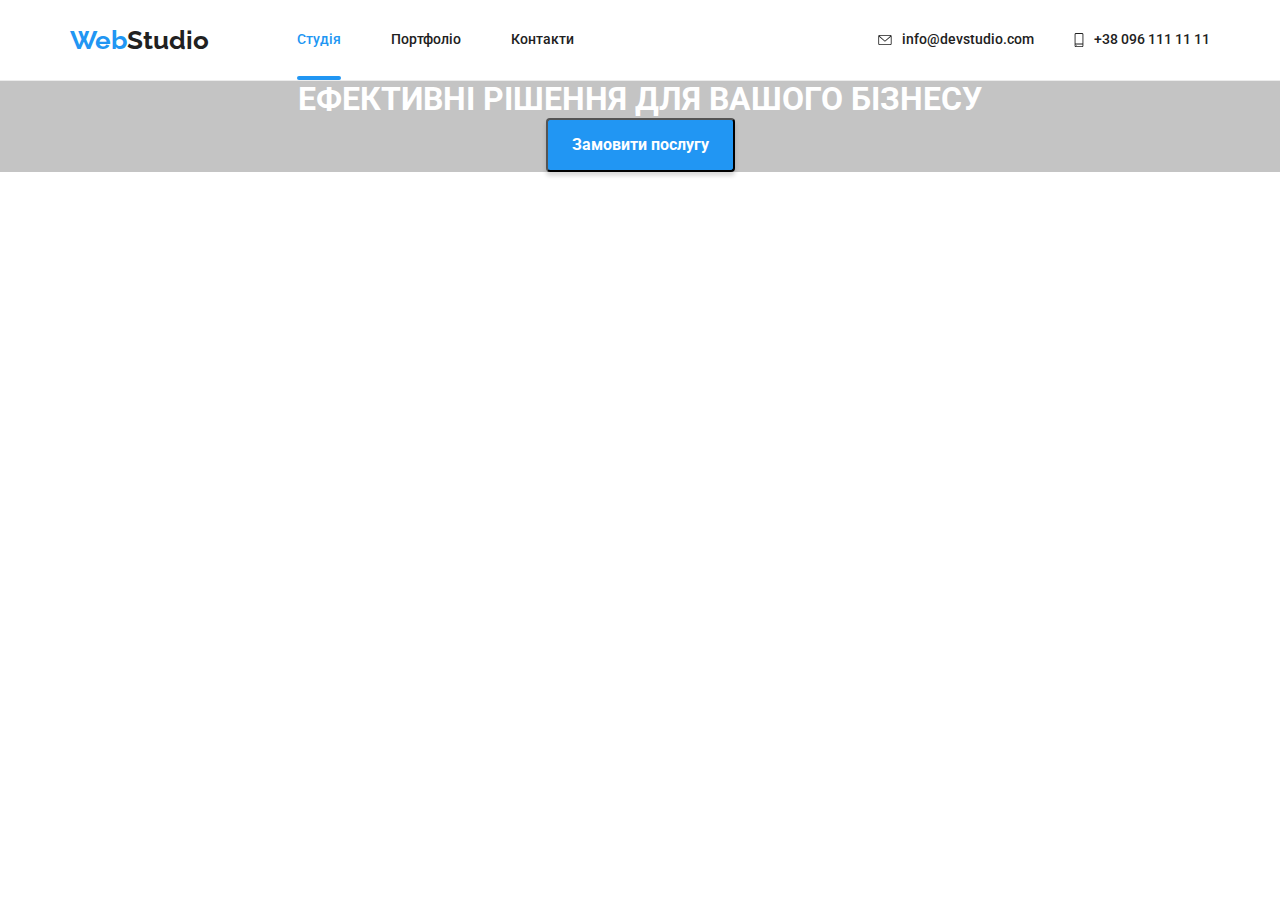
==== commit a99296f7: "add hero" ====
--- a/index.html
+++ b/index.html
@@ -128,7 +128,7 @@
 
     <main>
       <!-- Герой -->
-      <!-- 
+       
       <section class="hero">
         <div class="container hero-container">
           <h1 class="hero-container__title">
@@ -139,7 +139,7 @@
           </button>
         </div>
       </section>
-    -->
+    
 
       <!-- Особливості -->
       <!-- 
--- a/css/main.min.css
+++ b/css/main.min.css
@@ -1 +1 @@
-:root{--primary-text-color: #212121;--secondary-text-color: #757575;--hero-text-color: #ffffff;--description-text-color: #757575;--accent-color: #2196f3;--background-color: #f5f5f5;--background-section-color: #f5f4fa;--background-hero-footer-color: #2f303a;--fill-icons-color: #afb1b8;--primary-text-family: Roboto, sans-serif;--secondary-text-family: Raleway;--card-set-gap: 30px}.visually-hidden{position:absolute;width:1px;height:1px;margin:-1px;border:0;padding:0;clip:rect(0 0 0 0);overflow:hidden}h1,h2,h3,h4,h5,h6,p,ul{margin:0px;padding:0px}ul{list-style:none}a{text-decoration:none}img{display:block;max-width:100%}body{color:var(--primary-text-color);font-family:var(--primary-text-family)}.container{padding-left:15px;padding-right:15px}@media screen and (min-width: 480px){.container{width:450px;margin-left:auto;margin-right:auto}}@media screen and (min-width: 768px){.container{width:738px}}@media screen and (min-width: 1200px){.container{width:1170px}}.logo{color:var(--primary-text-color);font-family:var(--secondary-text-family);font-weight:700;font-size:24px;line-height:1.17;text-decoration:none}@media screen and (min-width: 1200px){.logo{font-size:26px;line-height:1.19}}.logo__text-accent{color:var(--accent-color)}.footer-logo{color:var(--hero-text-color);margin-right:0px}.mobile-menu{position:absolute;top:0;left:0;width:100vw;height:100vh;overflow:auto;background-color:var(--hero-text-color);opacity:0;visibility:hidden;pointer-events:none;-webkit-transition:opacity 250ms cubic-bezier(0.4, 0, 0.2, 1),visibility 250ms cubic-bezier(0.4, 0, 0.2, 1);transition:opacity 250ms cubic-bezier(0.4, 0, 0.2, 1),visibility 250ms cubic-bezier(0.4, 0, 0.2, 1)}.mobile-menu.is-open{opacity:1;visibility:visible;pointer-events:auto}.mobile-menu__container{position:relative;display:-webkit-box;display:-ms-flexbox;display:flex;-webkit-box-orient:vertical;-webkit-box-direction:normal;-ms-flex-direction:column;flex-direction:column;-webkit-box-pack:justify;-ms-flex-pack:justify;justify-content:space-between;height:100%;padding-top:48px;padding-bottom:48px;padding-left:40px}.mobile-menu-btn{background-color:rgba(0,0,0,0);border:none;top:10px;right:0;padding:0;line-height:0}.mobile-menu__close-btn{position:absolute;top:10px;right:0;background-color:rgba(0,0,0,0);border:none;padding:0;margin-right:15px;line-height:0;width:40px;height:40px}.mobile-menu-btn__icon{fill:var(--primary-text-color)}.mobile-menu__link{font-size:40px;font-weight:500;line-height:1.18;color:var(--primary-text-color)}.mobile-menu__item:not(:last-child){margin-bottom:32px}.mobile-menu__contact-phone{font-weight:500;font-size:34px;line-height:1.18;color:var(--accent-color);margin-bottom:32px}.mobile-menu__contact-mail{font-weight:500;font-size:24px;line-height:1.17;color:var(--description-text-color)}.mobile-menu__contact-item:not(:last-child){margin-bottom:32px}.active{color:var(--accent-color)}.mobile-menu__social-list{display:-webkit-box;display:-ms-flexbox;display:flex;margin-top:64px}.mobile-menu__social-link{font-weight:500;font-size:18px;line-height:22px;color:var(--accent-color)}.mobile-menu__social-item:not(:last-child) .mobile-menu__social-link{padding-right:10px;border-right:1px solid rgba(33,33,33,.2)}.mobile-menu__social-item:not(:first-child) .mobile-menu__social-link{padding-left:10px}.hero-container__btn{color:var(--hero-text-color);background-color:var(--accent-color);font-weight:700;font-size:16px;line-height:1.88;-webkit-box-shadow:0px 4px 4px rgba(0,0,0,.15);box-shadow:0px 4px 4px rgba(0,0,0,.15);border-radius:4px;cursor:pointer;display:block;margin-left:auto;margin-right:auto;padding:10px 24px;-webkit-transition:color 250ms cubic-bezier(0.4, 0, 0.2, 1),background-color 250ms cubic-bezier(0.4, 0, 0.2, 1),-webkit-box-shadow 250ms cubic-bezier(0.4, 0, 0.2, 1);transition:color 250ms cubic-bezier(0.4, 0, 0.2, 1),background-color 250ms cubic-bezier(0.4, 0, 0.2, 1),-webkit-box-shadow 250ms cubic-bezier(0.4, 0, 0.2, 1);transition:color 250ms cubic-bezier(0.4, 0, 0.2, 1),background-color 250ms cubic-bezier(0.4, 0, 0.2, 1),box-shadow 250ms cubic-bezier(0.4, 0, 0.2, 1);transition:color 250ms cubic-bezier(0.4, 0, 0.2, 1),background-color 250ms cubic-bezier(0.4, 0, 0.2, 1),box-shadow 250ms cubic-bezier(0.4, 0, 0.2, 1),-webkit-box-shadow 250ms cubic-bezier(0.4, 0, 0.2, 1)}.social-list{display:-webkit-box;display:-ms-flexbox;display:flex;-webkit-box-pack:justify;-ms-flex-pack:justify;justify-content:space-between}.social-list__link{display:-webkit-box;display:-ms-flexbox;display:flex;-webkit-box-pack:center;-ms-flex-pack:center;justify-content:center;-webkit-box-align:center;-ms-flex-align:center;align-items:center;width:44px;height:44px;border-radius:50%;-webkit-transition:background-color 250ms cubic-bezier(0.4, 0, 0.2, 1);transition:background-color 250ms cubic-bezier(0.4, 0, 0.2, 1)}.social-list__link:hover,.social-list__link:focus{background-color:var(--accent-color)}.social-list__icon{fill:var(--fill-icons-color);-webkit-transition:fill 250ms cubic-bezier(0.4, 0, 0.2, 1);transition:fill 250ms cubic-bezier(0.4, 0, 0.2, 1)}.social-list__link:hover .social-list__icon,.social-list__link:focus .social-list__icon{fill:var(--hero-text-color)}.social-list{display:-webkit-box;display:-ms-flexbox;display:flex;-webkit-box-pack:justify;-ms-flex-pack:justify;justify-content:space-between}.social-list__link{display:-webkit-box;display:-ms-flexbox;display:flex;-webkit-box-pack:center;-ms-flex-pack:center;justify-content:center;-webkit-box-align:center;-ms-flex-align:center;align-items:center;width:44px;height:44px;border-radius:50%;-webkit-transition:background-color 250ms cubic-bezier(0.4, 0, 0.2, 1);transition:background-color 250ms cubic-bezier(0.4, 0, 0.2, 1)}.social-list__link:hover,.social-list__link:focus{background-color:var(--accent-color)}.social-list__icon{fill:var(--fill-icons-color);-webkit-transition:fill 250ms cubic-bezier(0.4, 0, 0.2, 1);transition:fill 250ms cubic-bezier(0.4, 0, 0.2, 1)}.social-list__link:hover .social-list__icon,.social-list__link:focus .social-list__icon{fill:var(--hero-text-color)}.footer-link .social-list__item:not(:last-child){margin-right:10px}.footer-link .social-list__icon{fill:var(--hero-text-color)}.footer-link .social-list__link{background-color:rgba(255,255,255,.1);-webkit-transition:background-color 250ms cubic-bezier(0.4, 0, 0.2, 1);transition:background-color 250ms cubic-bezier(0.4, 0, 0.2, 1)}.footer-link .social-list__link:hover,.footer-link .social-list__link:focus{background-color:var(--accent-color)}.backdrop{position:fixed;top:0;left:0;width:100vw;height:100vh;background-color:rgba(0,0,0,.2);-webkit-transition:opacity 250ms cubic-bezier(0.4, 0, 0.2, 1),visibility 250ms cubic-bezier(0.4, 0, 0.2, 1);transition:opacity 250ms cubic-bezier(0.4, 0, 0.2, 1),visibility 250ms cubic-bezier(0.4, 0, 0.2, 1)}.backdrop.is-hidden{opacity:0;visibility:hidden;pointer-events:none}.modal{position:absolute;top:50%;left:50%;-webkit-transform:translate(-50%, -50%);transform:translate(-50%, -50%);width:528px;height:581px;background-color:var(--hero-text-color);padding:40px;-webkit-box-shadow:0px 1px 3px rgba(0,0,0,.12),0px 1px 1px rgba(0,0,0,.14),0px 2px 1px rgba(0,0,0,.2);box-shadow:0px 1px 3px rgba(0,0,0,.12),0px 1px 1px rgba(0,0,0,.14),0px 2px 1px rgba(0,0,0,.2);border-radius:4px;-webkit-transition:-webkit-transform 250ms cubic-bezier(0.4, 0, 0.2, 1);transition:-webkit-transform 250ms cubic-bezier(0.4, 0, 0.2, 1);transition:transform 250ms cubic-bezier(0.4, 0, 0.2, 1);transition:transform 250ms cubic-bezier(0.4, 0, 0.2, 1), -webkit-transform 250ms cubic-bezier(0.4, 0, 0.2, 1)}.modal__close-btn{position:absolute;top:8px;right:8px;display:-webkit-box;display:-ms-flexbox;display:flex;-webkit-box-pack:center;-ms-flex-pack:center;justify-content:center;-webkit-box-align:center;-ms-flex-align:center;align-items:center;width:30px;height:30px;border-radius:50%;border:1px solid rgba(0,0,0,.1);background:var(--hero-text-color);padding:0px;cursor:pointer}.modal__close-icon{-webkit-transition:fill 250ms cubic-bezier(0.4, 0, 0.2, 1);transition:fill 250ms cubic-bezier(0.4, 0, 0.2, 1)}.modal__close-btn:hover .modal__close-icon,.modal__close-btn:focus .modal__close-icon{fill:var(--accent-color)}.modal__action{margin-bottom:12px;font-weight:700;font-size:20px;line-height:1.15;text-align:center;color:var(--primary-text-color)}.contact-form{width:100%}.contact-form__input{display:block;width:100%;height:40px;padding-left:42px;border:1px solid rgba(33,33,33,.2);border-radius:4px;-webkit-transition:border-color 250ms cubic-bezier(0.4, 0, 0.2, 1);transition:border-color 250ms cubic-bezier(0.4, 0, 0.2, 1)}.contact-form__input:focus{outline:none;border-color:var(--accent-color)}.contact-form__icon{position:absolute;top:50%;left:15px;-webkit-transform:translateY(-50%);transform:translateY(-50%);-webkit-transition:fill 250ms cubic-bezier(0.4, 0, 0.2, 1);transition:fill 250ms cubic-bezier(0.4, 0, 0.2, 1)}.contact-form__input:focus+.contact-form__icon{fill:var(--accent-color)}.contact-form__field{display:block;font-size:12px;line-height:1.17;color:var(--description-text-color)}.contact-form__message{width:100%;height:120px;margin-top:4px;margin-bottom:20px;padding:12px 16px;border:1px solid rgba(33,33,33,.2);border-radius:4px;resize:none;font-size:12px;line-height:1.17;-webkit-transition:border-color 250ms cubic-bezier(0.4, 0, 0.2, 1);transition:border-color 250ms cubic-bezier(0.4, 0, 0.2, 1)}.contact-form__message:focus{outline:none;border-color:var(--accent-color)}.contact-form__message::-webkit-input-placeholder{color:rgba(117,117,117,.5)}.contact-form__message::-moz-placeholder{color:rgba(117,117,117,.5)}.contact-form__message:-ms-input-placeholder{color:rgba(117,117,117,.5)}.contact-form__message::-ms-input-placeholder{color:rgba(117,117,117,.5)}.contact-form__message::placeholder{color:rgba(117,117,117,.5)}.contact-form__input-wrapper{position:relative;display:block;margin-bottom:10px;margin-top:4px}.contact-form__checkbox-label{display:-webkit-box;display:-ms-flexbox;display:flex;-webkit-box-pack:center;-ms-flex-pack:center;justify-content:center;-webkit-box-align:center;-ms-flex-align:center;align-items:center;font-size:14px;color:var(--description-text-color);cursor:pointer}.contact-form__checkbox-label::before{content:"";display:inline-block;width:16px;height:15px;cursor:pointer;margin-right:7px;border:2px solid var(--primary-text-color);border-radius:4px;-webkit-transition:background-image 250ms cubic-bezier(0.4, 0, 0.2, 1);transition:background-image 250ms cubic-bezier(0.4, 0, 0.2, 1)}.contact-form__checkbox:focus+.contact-form__checkbox-label::before{border-color:var(--accent-color);-webkit-transition:border-color 250ms cubic-bezier(0.4, 0, 0.2, 1);transition:border-color 250ms cubic-bezier(0.4, 0, 0.2, 1)}.contact-form__checkbox:checked+.contact-form__checkbox-label::before{background:var(--accent-color);border-radius:2px;background-image:url(../images/check.svg);background-repeat:no-repeat;background-position:center;border-color:var(--accent-color);-webkit-transition:background-image 250ms cubic-bezier(0.4, 0, 0.2, 1);transition:background-image 250ms cubic-bezier(0.4, 0, 0.2, 1)}.contact-form__submit-btn{display:block;margin-left:auto;margin-right:auto;width:200px;height:50px;margin-top:30px;padding:10px 52px;color:var(--hero-text-color);font-weight:700;font-size:16px;line-height:1.88;background:#188ce8;border-radius:4px;border:0;cursor:pointer;-webkit-transition:-webkit-box-shadow 250ms cubic-bezier(0.4, 0, 0.2, 1);transition:-webkit-box-shadow 250ms cubic-bezier(0.4, 0, 0.2, 1);transition:box-shadow 250ms cubic-bezier(0.4, 0, 0.2, 1);transition:box-shadow 250ms cubic-bezier(0.4, 0, 0.2, 1), -webkit-box-shadow 250ms cubic-bezier(0.4, 0, 0.2, 1)}.contact-form__submit-btn:hover,.contact-form__submit-btn:focus{-webkit-box-shadow:0px 4px 4px rgba(0,0,0,.15);box-shadow:0px 4px 4px rgba(0,0,0,.15)}.contact-form__conditions-contract{text-decoration:underline;color:var(--accent-color)}.footer-form{margin-left:auto}.footer-form-wrapper{display:-webkit-box;display:-ms-flexbox;display:flex;-webkit-box-align:center;-ms-flex-align:center;align-items:center}.footer-form-wrapper__input{width:358px;height:50px;padding-left:16px;margin-right:12px;border:1px solid rgba(255,255,255,.3);-webkit-filter:drop-shadow(0px 4px 4px rgba(0, 0, 0, 0.15));filter:drop-shadow(0px 4px 4px rgba(0, 0, 0, 0.15));border-radius:4px;background-color:inherit;color:rgba(255,255,255,.6)}.footer-form-wrapper__btn{display:-webkit-box;display:-ms-flexbox;display:flex;width:200px;height:50px;-webkit-box-pack:center;-ms-flex-pack:center;justify-content:center;-webkit-box-align:center;-ms-flex-align:center;align-items:center;color:var(--hero-text-color);font-weight:700;font-size:16px;line-height:1.88;background:#188ce8;border-radius:4px;border:0;cursor:pointer;-webkit-box-shadow:0px 4px 4px rgba(0,0,0,.15);box-shadow:0px 4px 4px rgba(0,0,0,.15);border-radius:4px}.footer-form-wrapper__icon-send{margin-left:10px}.header-container{display:-webkit-box;display:-ms-flexbox;display:flex;-webkit-box-pack:justify;-ms-flex-pack:justify;justify-content:space-between;-webkit-box-align:center;-ms-flex-align:center;align-items:center;height:60px}@media screen and (min-width: 768px){.header-container{height:80px}}@media screen and (max-width: 767px){.navigation{display:none}.contact{display:none}}@media screen and (min-width: 768px){.mobile-menu-btn{display:none}.header-container{display:-webkit-box;display:-ms-flexbox;display:flex;-webkit-box-align:center;-ms-flex-align:center;align-items:center}.logo__text-accent{color:var(--accent-color)}.navigation{display:-webkit-box;display:-ms-flexbox;display:flex;margin-left:88px;margin-right:97px}.navigation__item{position:relative;display:-webkit-box;display:-ms-flexbox;display:flex;font-size:14px;font-weight:500;line-height:1.14;text-decoration:none}.navigation__link{display:-webkit-box;display:-ms-flexbox;display:flex;padding-top:32px;padding-bottom:32px;color:var(--primary-text-color);-webkit-transition:color 250ms cubic-bezier(0.4, 0, 0.2, 1);transition:color 250ms cubic-bezier(0.4, 0, 0.2, 1)}.navigation__link:hover,.navigation__link:focus{color:var(--accent-color)}.navigation__item:not(:last-child){margin-right:50px}.contact{margin-left:auto;padding-top:21px;padding-bottom:21px}.contact__item{display:block}.contact__item:not(:last-child){margin-bottom:10px}.contact__link{display:-webkit-box;display:-ms-flexbox;display:flex;-webkit-box-align:center;-ms-flex-align:center;align-items:center;font-weight:500;font-size:12px;line-height:1.17;color:var(--description-text-color)}.contact__icon{display:block;margin-right:8px;fill:currentColor}.active{color:var(--accent-color)}.active::after{content:"";position:absolute;bottom:0;width:100%;height:4px;border-radius:2px;background-color:var(--accent-color)}.navigation__item:not(:last-child){margin-right:50px}}.header{border-bottom-width:1px;border-bottom-style:solid;border-bottom-color:#ececec}.hero{text-align:center;padding-top:200px;padding-bottom:200px;max-width:1600px;height:600px;margin:auto;background-image:-webkit-gradient(linear, left top, left bottom, from(rgba(47, 48, 58, 0.4)), to(rgba(47, 48, 58, 0.4))),url("../images/hero.jpg");background-image:linear-gradient(rgba(47, 48, 58, 0.4), rgba(47, 48, 58, 0.4)),url("../images/hero.jpg");background-color:#c4c4c4;background-size:cover;background-repeat:no-repeat;background-position:center}.hero-container__title{color:var(--hero-text-color);font-weight:900;font-size:44px;text-transform:uppercase;line-height:1.36;width:696px;margin-left:auto;margin-right:auto;margin-bottom:30px}.feature{padding-top:94px;padding-bottom:94px}.features{display:-webkit-box;display:-ms-flexbox;display:flex}.features__section{width:270px}.features__section:not(:last-child){margin-right:30px}.features__title{font-weight:700;font-size:14px;line-height:1.17;margin-bottom:10px}.features__description{color:var(--description-text-color);font-size:14px;line-height:1.71}.features__picture{display:-webkit-box;display:-ms-flexbox;display:flex;height:120px;background:var(--background-section-color);border-radius:4px;-webkit-box-pack:center;-ms-flex-pack:center;justify-content:center;-webkit-box-align:center;-ms-flex-align:center;align-items:center;margin-bottom:30px}.feature-picture-item:not(:last-child){margin-right:30px}.business{display:-webkit-box;display:-ms-flexbox;display:flex}.business__section{position:relative}.business__section:not(:last-child){margin-right:30px}.examples{padding-bottom:94px}.examples-container__title{font-weight:700;font-size:36px;line-height:1.17;text-align:center;margin-bottom:50px}.business__overlay{position:absolute;display:-webkit-box;display:-ms-flexbox;display:flex;bottom:0;width:100%;height:70px;background:rgba(47,48,58,.8);font-weight:700;font-size:14px;line-height:1.14;-webkit-box-align:center;-ms-flex-align:center;align-items:center;-webkit-box-pack:center;-ms-flex-pack:center;justify-content:center;text-transform:uppercase;color:var(--hero-text-color)}.team{background-color:var(--background-section-color);padding-top:94px;padding-bottom:94px}.team-container__title{font-weight:700;font-size:36px;line-height:1.17;text-align:center;margin-bottom:50px}.cards{display:-webkit-box;display:-ms-flexbox;display:flex;margin-left:calc(-1*var(--card-set-gap));margin-top:calc(-1*var(--card-set-gap))}.cards__section{-ms-flex-preferred-size:calc(25% - var(--card-set-gap));flex-basis:calc(25% - var(--card-set-gap));margin-left:var(--card-set-gap);margin-top:var(--card-set-gap);background-color:var(--hero-text-color);border-radius:0px 0px 4px 4px;-webkit-box-shadow:0px 1px 3px rgba(0,0,0,.12),0px 1px 1px rgba(0,0,0,.14),0px 2px 1px rgba(0,0,0,.2);box-shadow:0px 1px 3px rgba(0,0,0,.12),0px 1px 1px rgba(0,0,0,.14),0px 2px 1px rgba(0,0,0,.2)}.cards__person-card{padding:30px 32px}.cards__person-name{font-weight:500;font-size:16px;line-height:1.17;text-align:center;margin-bottom:10px}.cards__person-position{color:var(--description-text-color);font-weight:400;font-size:16px;line-height:1.17;text-align:center;margin-bottom:16px}.clients{padding-top:94px;padding-bottom:94px}.clients-container__title{font-weight:700;font-size:36px;line-height:1.17;text-align:center;margin-bottom:50px}.clients-list{display:-webkit-box;display:-ms-flexbox;display:flex}.clients-list__item{width:170px;height:92}.clients-list__item:not(:last-child){margin-right:30px}.clients-list__link{display:-webkit-box;display:-ms-flexbox;display:flex;-webkit-box-pack:center;-ms-flex-pack:center;justify-content:center;-webkit-box-align:center;-ms-flex-align:center;align-items:center;width:170px;height:92px;border:1px solid var(--fill-icons-color);border-radius:4px;-webkit-transition:border 250ms cubic-bezier(0.4, 0, 0.2, 1);transition:border 250ms cubic-bezier(0.4, 0, 0.2, 1)}.clients-list__link:hover,.clients-list__link:focus{border:1px solid var(--accent-color);border-radius:4px}.clients-list__icon{fill:var(--fill-icons-color);-webkit-transition:fill 250ms cubic-bezier(0.4, 0, 0.2, 1);transition:fill 250ms cubic-bezier(0.4, 0, 0.2, 1)}.clients-list__link:hover .clients-list__icon,.clients-list__link:focus .clients-list__icon{fill:var(--accent-color)}.footer{background-color:var(--background-hero-footer-color);padding-top:60px;padding-bottom:60px}.home{color:var(--hero-text-color);font-style:normal;font-size:14px;line-height:1.71;letter-spacing:.03em;display:block;margin-top:28px;width:231px}.home__contact{color:rgba(255,255,255,.6);display:block}.footmail{margin-top:12px;margin-bottom:12px}.footer-container{display:-webkit-box;display:-ms-flexbox;display:flex;-webkit-box-align:baseline;-ms-flex-align:baseline;align-items:baseline}.footer-container__address{margin-right:70px}.footer-link__title,.footer-form__title{color:var(--hero-text-color);font-weight:700;font-size:14px;text-transform:uppercase;line-height:1.14;margin-bottom:20px}.filter{display:-webkit-box;display:-ms-flexbox;display:flex;margin-bottom:50px;-webkit-box-pack:center;-ms-flex-pack:center;justify-content:center}.filter__item:not(:last-child){margin-right:8px}.filter__button{cursor:pointer;color:var(--primary-text-color);background-color:var(--background-section-color);font-size:16px;font-weight:500;line-height:1.63;border-radius:4px;border-width:0;padding:6px 22px;-webkit-transition:color 250ms cubic-bezier(0.4, 0, 0.2, 1),background-color 250ms cubic-bezier(0.4, 0, 0.2, 1),-webkit-box-shadow 250ms cubic-bezier(0.4, 0, 0.2, 1);transition:color 250ms cubic-bezier(0.4, 0, 0.2, 1),background-color 250ms cubic-bezier(0.4, 0, 0.2, 1),-webkit-box-shadow 250ms cubic-bezier(0.4, 0, 0.2, 1);transition:color 250ms cubic-bezier(0.4, 0, 0.2, 1),background-color 250ms cubic-bezier(0.4, 0, 0.2, 1),box-shadow 250ms cubic-bezier(0.4, 0, 0.2, 1);transition:color 250ms cubic-bezier(0.4, 0, 0.2, 1),background-color 250ms cubic-bezier(0.4, 0, 0.2, 1),box-shadow 250ms cubic-bezier(0.4, 0, 0.2, 1),-webkit-box-shadow 250ms cubic-bezier(0.4, 0, 0.2, 1)}.filter__button:hover,.filter__button:focus{color:var(--hero-text-color);background-color:var(--accent-color);-webkit-box-shadow:0px 3px 1px rgba(0,0,0,.1),0px 1px 2px rgba(0,0,0,.08),0px 2px 2px rgba(0,0,0,.12);box-shadow:0px 3px 1px rgba(0,0,0,.1),0px 1px 2px rgba(0,0,0,.08),0px 2px 2px rgba(0,0,0,.12)}.portfolio{padding-top:94px;padding-bottom:94px}.card-set{display:-webkit-box;display:-ms-flexbox;display:flex;-ms-flex-wrap:wrap;flex-wrap:wrap;margin-left:calc(-1*var(--card-set-gap));margin-top:calc(-1*var(--card-set-gap))}.card-set__item{-ms-flex-preferred-size:calc(33.3333333333% - var(--card-set-gap));flex-basis:calc(33.3333333333% - var(--card-set-gap));margin-left:var(--card-set-gap);margin-top:var(--card-set-gap)}.card-content__title{color:var(--primary-text-color);font-size:18px;font-weight:700;line-height:2}.card-content__description{color:var(--secondary-text-color);font-size:16px;font-weight:400;line-height:1.88;margin-top:4px}.card-content{padding:20px 24px 20px 24px;border-left:1px solid #eee;border-right:1px solid #eee;border-bottom:1px solid #eee}.card-set__link{display:block;-webkit-transition:-webkit-box-shadow 250ms cubic-bezier(0.4, 0, 0.2, 1);transition:-webkit-box-shadow 250ms cubic-bezier(0.4, 0, 0.2, 1);transition:box-shadow 250ms cubic-bezier(0.4, 0, 0.2, 1);transition:box-shadow 250ms cubic-bezier(0.4, 0, 0.2, 1), -webkit-box-shadow 250ms cubic-bezier(0.4, 0, 0.2, 1)}.card-set__link:hover,.card-set__link:focus{-webkit-box-shadow:0px 1px 1px rgba(0,0,0,.12),0px 4px 4px rgba(0,0,0,.06),1px 4px 6px rgba(0,0,0,.16);box-shadow:0px 1px 1px rgba(0,0,0,.12),0px 4px 4px rgba(0,0,0,.06),1px 4px 6px rgba(0,0,0,.16)}.card-set__img{position:relative;overflow:hidden}.card-set__overlay{position:absolute;top:0;width:100%;height:100%;background:rgba(33,150,243,.9);font-weight:400;font-size:18px;line-height:1.6;padding:63px 24px;color:var(--hero-text-color);opacity:0;-webkit-transform:translateY(100%);transform:translateY(100%);-webkit-transition:opacity 250ms cubic-bezier(0.4, 0, 0.2, 1),-webkit-transform 250ms cubic-bezier(0.4, 0, 0.2, 1);transition:opacity 250ms cubic-bezier(0.4, 0, 0.2, 1),-webkit-transform 250ms cubic-bezier(0.4, 0, 0.2, 1);transition:transform 250ms cubic-bezier(0.4, 0, 0.2, 1),opacity 250ms cubic-bezier(0.4, 0, 0.2, 1);transition:transform 250ms cubic-bezier(0.4, 0, 0.2, 1),opacity 250ms cubic-bezier(0.4, 0, 0.2, 1),-webkit-transform 250ms cubic-bezier(0.4, 0, 0.2, 1)}.card-set__item:hover .card-set__overlay,.card-set__item:focus .card-set__overlay{-webkit-transform:translateY(0);transform:translateY(0);opacity:1}/*# sourceMappingURL=main.min.css.map */+:root{--primary-text-color: #212121;--secondary-text-color: #757575;--hero-text-color: #ffffff;--description-text-color: #757575;--accent-color: #2196f3;--background-color: #f5f5f5;--background-section-color: #f5f4fa;--background-hero-footer-color: #2f303a;--fill-icons-color: #afb1b8;--primary-text-family: Roboto, sans-serif;--secondary-text-family: Raleway;--card-set-gap: 30px}.visually-hidden{position:absolute;width:1px;height:1px;margin:-1px;border:0;padding:0;clip:rect(0 0 0 0);overflow:hidden}h1,h2,h3,h4,h5,h6,p,ul{margin:0px;padding:0px}ul{list-style:none}a{text-decoration:none}img{display:block;max-width:100%}body{color:var(--primary-text-color);font-family:var(--primary-text-family)}.container{padding-left:15px;padding-right:15px}@media screen and (min-width: 480px){.container{width:450px;margin-left:auto;margin-right:auto}}@media screen and (min-width: 768px){.container{width:738px}}@media screen and (min-width: 1200px){.container{width:1170px}}.logo{color:var(--primary-text-color);font-family:var(--secondary-text-family);font-weight:700;font-size:24px;line-height:1.17;text-decoration:none}@media screen and (min-width: 1200px){.logo{font-size:26px;line-height:1.19}}.logo__text-accent{color:var(--accent-color)}.footer-logo{color:var(--hero-text-color);margin-right:0px}.mobile-menu{position:absolute;top:0;left:0;width:100vw;height:100vh;overflow:auto;background-color:var(--hero-text-color);opacity:0;visibility:hidden;pointer-events:none;-webkit-transition:opacity 250ms cubic-bezier(0.4, 0, 0.2, 1),visibility 250ms cubic-bezier(0.4, 0, 0.2, 1);transition:opacity 250ms cubic-bezier(0.4, 0, 0.2, 1),visibility 250ms cubic-bezier(0.4, 0, 0.2, 1)}.mobile-menu.is-open{opacity:1;visibility:visible;pointer-events:auto}.mobile-menu__container{position:relative;display:-webkit-box;display:-ms-flexbox;display:flex;-webkit-box-orient:vertical;-webkit-box-direction:normal;-ms-flex-direction:column;flex-direction:column;-webkit-box-pack:justify;-ms-flex-pack:justify;justify-content:space-between;height:100%;padding-top:48px;padding-bottom:48px;padding-left:40px}.mobile-menu-btn{background-color:rgba(0,0,0,0);border:none;top:10px;right:0;padding:0;line-height:0}.mobile-menu__close-btn{position:absolute;top:10px;right:0;background-color:rgba(0,0,0,0);border:none;padding:0;margin-right:15px;line-height:0;width:40px;height:40px}.mobile-menu-btn__icon{fill:var(--primary-text-color)}.mobile-menu__link{font-size:40px;font-weight:500;line-height:1.18;color:var(--primary-text-color)}.mobile-menu__item:not(:last-child){margin-bottom:32px}.mobile-menu__contact-phone{font-weight:500;font-size:34px;line-height:1.18;color:var(--accent-color);margin-bottom:32px}.mobile-menu__contact-mail{font-weight:500;font-size:24px;line-height:1.17;color:var(--description-text-color)}.mobile-menu__contact-item:not(:last-child){margin-bottom:32px}.active{color:var(--accent-color)}.mobile-menu__social-list{display:-webkit-box;display:-ms-flexbox;display:flex;margin-top:64px}.mobile-menu__social-link{font-weight:500;font-size:18px;line-height:22px;color:var(--accent-color)}.mobile-menu__social-item:not(:last-child) .mobile-menu__social-link{padding-right:10px;border-right:1px solid rgba(33,33,33,.2)}.mobile-menu__social-item:not(:first-child) .mobile-menu__social-link{padding-left:10px}.hero-container__btn{color:var(--hero-text-color);background-color:var(--accent-color);font-weight:700;font-size:16px;line-height:1.88;-webkit-box-shadow:0px 4px 4px rgba(0,0,0,.15);box-shadow:0px 4px 4px rgba(0,0,0,.15);border-radius:4px;cursor:pointer;display:block;margin-left:auto;margin-right:auto;padding:10px 24px;-webkit-transition:color 250ms cubic-bezier(0.4, 0, 0.2, 1),background-color 250ms cubic-bezier(0.4, 0, 0.2, 1),-webkit-box-shadow 250ms cubic-bezier(0.4, 0, 0.2, 1);transition:color 250ms cubic-bezier(0.4, 0, 0.2, 1),background-color 250ms cubic-bezier(0.4, 0, 0.2, 1),-webkit-box-shadow 250ms cubic-bezier(0.4, 0, 0.2, 1);transition:color 250ms cubic-bezier(0.4, 0, 0.2, 1),background-color 250ms cubic-bezier(0.4, 0, 0.2, 1),box-shadow 250ms cubic-bezier(0.4, 0, 0.2, 1);transition:color 250ms cubic-bezier(0.4, 0, 0.2, 1),background-color 250ms cubic-bezier(0.4, 0, 0.2, 1),box-shadow 250ms cubic-bezier(0.4, 0, 0.2, 1),-webkit-box-shadow 250ms cubic-bezier(0.4, 0, 0.2, 1)}.social-list{display:-webkit-box;display:-ms-flexbox;display:flex;-webkit-box-pack:justify;-ms-flex-pack:justify;justify-content:space-between}.social-list__link{display:-webkit-box;display:-ms-flexbox;display:flex;-webkit-box-pack:center;-ms-flex-pack:center;justify-content:center;-webkit-box-align:center;-ms-flex-align:center;align-items:center;width:44px;height:44px;border-radius:50%;-webkit-transition:background-color 250ms cubic-bezier(0.4, 0, 0.2, 1);transition:background-color 250ms cubic-bezier(0.4, 0, 0.2, 1)}.social-list__link:hover,.social-list__link:focus{background-color:var(--accent-color)}.social-list__icon{fill:var(--fill-icons-color);-webkit-transition:fill 250ms cubic-bezier(0.4, 0, 0.2, 1);transition:fill 250ms cubic-bezier(0.4, 0, 0.2, 1)}.social-list__link:hover .social-list__icon,.social-list__link:focus .social-list__icon{fill:var(--hero-text-color)}.social-list{display:-webkit-box;display:-ms-flexbox;display:flex;-webkit-box-pack:justify;-ms-flex-pack:justify;justify-content:space-between}.social-list__link{display:-webkit-box;display:-ms-flexbox;display:flex;-webkit-box-pack:center;-ms-flex-pack:center;justify-content:center;-webkit-box-align:center;-ms-flex-align:center;align-items:center;width:44px;height:44px;border-radius:50%;-webkit-transition:background-color 250ms cubic-bezier(0.4, 0, 0.2, 1);transition:background-color 250ms cubic-bezier(0.4, 0, 0.2, 1)}.social-list__link:hover,.social-list__link:focus{background-color:var(--accent-color)}.social-list__icon{fill:var(--fill-icons-color);-webkit-transition:fill 250ms cubic-bezier(0.4, 0, 0.2, 1);transition:fill 250ms cubic-bezier(0.4, 0, 0.2, 1)}.social-list__link:hover .social-list__icon,.social-list__link:focus .social-list__icon{fill:var(--hero-text-color)}.footer-link .social-list__item:not(:last-child){margin-right:10px}.footer-link .social-list__icon{fill:var(--hero-text-color)}.footer-link .social-list__link{background-color:rgba(255,255,255,.1);-webkit-transition:background-color 250ms cubic-bezier(0.4, 0, 0.2, 1);transition:background-color 250ms cubic-bezier(0.4, 0, 0.2, 1)}.footer-link .social-list__link:hover,.footer-link .social-list__link:focus{background-color:var(--accent-color)}.backdrop{position:fixed;top:0;left:0;width:100vw;height:100vh;background-color:rgba(0,0,0,.2);-webkit-transition:opacity 250ms cubic-bezier(0.4, 0, 0.2, 1),visibility 250ms cubic-bezier(0.4, 0, 0.2, 1);transition:opacity 250ms cubic-bezier(0.4, 0, 0.2, 1),visibility 250ms cubic-bezier(0.4, 0, 0.2, 1)}.backdrop.is-hidden{opacity:0;visibility:hidden;pointer-events:none}.modal{position:absolute;top:50%;left:50%;-webkit-transform:translate(-50%, -50%);transform:translate(-50%, -50%);width:528px;height:581px;background-color:var(--hero-text-color);padding:40px;-webkit-box-shadow:0px 1px 3px rgba(0,0,0,.12),0px 1px 1px rgba(0,0,0,.14),0px 2px 1px rgba(0,0,0,.2);box-shadow:0px 1px 3px rgba(0,0,0,.12),0px 1px 1px rgba(0,0,0,.14),0px 2px 1px rgba(0,0,0,.2);border-radius:4px;-webkit-transition:-webkit-transform 250ms cubic-bezier(0.4, 0, 0.2, 1);transition:-webkit-transform 250ms cubic-bezier(0.4, 0, 0.2, 1);transition:transform 250ms cubic-bezier(0.4, 0, 0.2, 1);transition:transform 250ms cubic-bezier(0.4, 0, 0.2, 1), -webkit-transform 250ms cubic-bezier(0.4, 0, 0.2, 1)}.modal__close-btn{position:absolute;top:8px;right:8px;display:-webkit-box;display:-ms-flexbox;display:flex;-webkit-box-pack:center;-ms-flex-pack:center;justify-content:center;-webkit-box-align:center;-ms-flex-align:center;align-items:center;width:30px;height:30px;border-radius:50%;border:1px solid rgba(0,0,0,.1);background:var(--hero-text-color);padding:0px;cursor:pointer}.modal__close-icon{-webkit-transition:fill 250ms cubic-bezier(0.4, 0, 0.2, 1);transition:fill 250ms cubic-bezier(0.4, 0, 0.2, 1)}.modal__close-btn:hover .modal__close-icon,.modal__close-btn:focus .modal__close-icon{fill:var(--accent-color)}.modal__action{margin-bottom:12px;font-weight:700;font-size:20px;line-height:1.15;text-align:center;color:var(--primary-text-color)}.contact-form{width:100%}.contact-form__input{display:block;width:100%;height:40px;padding-left:42px;border:1px solid rgba(33,33,33,.2);border-radius:4px;-webkit-transition:border-color 250ms cubic-bezier(0.4, 0, 0.2, 1);transition:border-color 250ms cubic-bezier(0.4, 0, 0.2, 1)}.contact-form__input:focus{outline:none;border-color:var(--accent-color)}.contact-form__icon{position:absolute;top:50%;left:15px;-webkit-transform:translateY(-50%);transform:translateY(-50%);-webkit-transition:fill 250ms cubic-bezier(0.4, 0, 0.2, 1);transition:fill 250ms cubic-bezier(0.4, 0, 0.2, 1)}.contact-form__input:focus+.contact-form__icon{fill:var(--accent-color)}.contact-form__field{display:block;font-size:12px;line-height:1.17;color:var(--description-text-color)}.contact-form__message{width:100%;height:120px;margin-top:4px;margin-bottom:20px;padding:12px 16px;border:1px solid rgba(33,33,33,.2);border-radius:4px;resize:none;font-size:12px;line-height:1.17;-webkit-transition:border-color 250ms cubic-bezier(0.4, 0, 0.2, 1);transition:border-color 250ms cubic-bezier(0.4, 0, 0.2, 1)}.contact-form__message:focus{outline:none;border-color:var(--accent-color)}.contact-form__message::-webkit-input-placeholder{color:rgba(117,117,117,.5)}.contact-form__message::-moz-placeholder{color:rgba(117,117,117,.5)}.contact-form__message:-ms-input-placeholder{color:rgba(117,117,117,.5)}.contact-form__message::-ms-input-placeholder{color:rgba(117,117,117,.5)}.contact-form__message::placeholder{color:rgba(117,117,117,.5)}.contact-form__input-wrapper{position:relative;display:block;margin-bottom:10px;margin-top:4px}.contact-form__checkbox-label{display:-webkit-box;display:-ms-flexbox;display:flex;-webkit-box-pack:center;-ms-flex-pack:center;justify-content:center;-webkit-box-align:center;-ms-flex-align:center;align-items:center;font-size:14px;color:var(--description-text-color);cursor:pointer}.contact-form__checkbox-label::before{content:"";display:inline-block;width:16px;height:15px;cursor:pointer;margin-right:7px;border:2px solid var(--primary-text-color);border-radius:4px;-webkit-transition:background-image 250ms cubic-bezier(0.4, 0, 0.2, 1);transition:background-image 250ms cubic-bezier(0.4, 0, 0.2, 1)}.contact-form__checkbox:focus+.contact-form__checkbox-label::before{border-color:var(--accent-color);-webkit-transition:border-color 250ms cubic-bezier(0.4, 0, 0.2, 1);transition:border-color 250ms cubic-bezier(0.4, 0, 0.2, 1)}.contact-form__checkbox:checked+.contact-form__checkbox-label::before{background:var(--accent-color);border-radius:2px;background-image:url(../images/check.svg);background-repeat:no-repeat;background-position:center;border-color:var(--accent-color);-webkit-transition:background-image 250ms cubic-bezier(0.4, 0, 0.2, 1);transition:background-image 250ms cubic-bezier(0.4, 0, 0.2, 1)}.contact-form__submit-btn{display:block;margin-left:auto;margin-right:auto;width:200px;height:50px;margin-top:30px;padding:10px 52px;color:var(--hero-text-color);font-weight:700;font-size:16px;line-height:1.88;background:#188ce8;border-radius:4px;border:0;cursor:pointer;-webkit-transition:-webkit-box-shadow 250ms cubic-bezier(0.4, 0, 0.2, 1);transition:-webkit-box-shadow 250ms cubic-bezier(0.4, 0, 0.2, 1);transition:box-shadow 250ms cubic-bezier(0.4, 0, 0.2, 1);transition:box-shadow 250ms cubic-bezier(0.4, 0, 0.2, 1), -webkit-box-shadow 250ms cubic-bezier(0.4, 0, 0.2, 1)}.contact-form__submit-btn:hover,.contact-form__submit-btn:focus{-webkit-box-shadow:0px 4px 4px rgba(0,0,0,.15);box-shadow:0px 4px 4px rgba(0,0,0,.15)}.contact-form__conditions-contract{text-decoration:underline;color:var(--accent-color)}.footer-form{margin-left:auto}.footer-form-wrapper{display:-webkit-box;display:-ms-flexbox;display:flex;-webkit-box-align:center;-ms-flex-align:center;align-items:center}.footer-form-wrapper__input{width:358px;height:50px;padding-left:16px;margin-right:12px;border:1px solid rgba(255,255,255,.3);-webkit-filter:drop-shadow(0px 4px 4px rgba(0, 0, 0, 0.15));filter:drop-shadow(0px 4px 4px rgba(0, 0, 0, 0.15));border-radius:4px;background-color:inherit;color:rgba(255,255,255,.6)}.footer-form-wrapper__btn{display:-webkit-box;display:-ms-flexbox;display:flex;width:200px;height:50px;-webkit-box-pack:center;-ms-flex-pack:center;justify-content:center;-webkit-box-align:center;-ms-flex-align:center;align-items:center;color:var(--hero-text-color);font-weight:700;font-size:16px;line-height:1.88;background:#188ce8;border-radius:4px;border:0;cursor:pointer;-webkit-box-shadow:0px 4px 4px rgba(0,0,0,.15);box-shadow:0px 4px 4px rgba(0,0,0,.15);border-radius:4px}.footer-form-wrapper__icon-send{margin-left:10px}.header-container{display:-webkit-box;display:-ms-flexbox;display:flex;-webkit-box-pack:justify;-ms-flex-pack:justify;justify-content:space-between;-webkit-box-align:center;-ms-flex-align:center;align-items:center;height:60px}@media screen and (min-width: 768px){.header-container{height:80px}}.header{border-bottom-width:1px;border-bottom-style:solid;border-bottom-color:#ececec}@media screen and (max-width: 767px){.navigation{display:none}.contact{display:none}}@media screen and (min-width: 768px){.mobile-menu-btn{display:none}.header-container{display:-webkit-box;display:-ms-flexbox;display:flex;-webkit-box-align:center;-ms-flex-align:center;align-items:center}.navigation{display:-webkit-box;display:-ms-flexbox;display:flex;margin-left:88px}.contact{margin-left:auto}.navigation__item{position:relative;display:-webkit-box;display:-ms-flexbox;display:flex;font-size:14px;font-weight:500;line-height:1.14;text-decoration:none}.navigation__link{display:-webkit-box;display:-ms-flexbox;display:flex;padding-top:32px;padding-bottom:32px;color:var(--primary-text-color);-webkit-transition:color 250ms cubic-bezier(0.4, 0, 0.2, 1);transition:color 250ms cubic-bezier(0.4, 0, 0.2, 1)}.navigation__link:hover,.navigation__link:focus{color:var(--accent-color)}.navigation__item:not(:last-child){margin-right:50px}.contact__item{display:-webkit-box;display:-ms-flexbox;display:flex}.contact__link{display:-webkit-box;display:-ms-flexbox;display:flex;-webkit-box-align:center;-ms-flex-align:center;align-items:center;font-weight:500;color:var(--description-text-color)}.active{color:var(--accent-color)}.active::after{content:"";position:absolute;bottom:0;width:100%;height:4px;border-radius:2px;background-color:var(--accent-color)}.navigation__item:not(:last-child){margin-right:50px}.contact__icon{display:block;fill:currentColor}}@media screen and (max-width: 1199px){.contact{padding-top:21px;padding-bottom:21px}.contact__item:not(:last-child){margin-bottom:10px}.contact__link{font-size:12px;line-height:1.17}.contact__icon{margin-right:8px}}@media screen and (min-width: 1200px){.contact{display:-webkit-box;display:-ms-flexbox;display:flex}.contact__link{display:-webkit-box;display:-ms-flexbox;display:flex;padding-top:32px;padding-bottom:32px;color:var(--primary-text-color);-webkit-transition:color 250ms cubic-bezier(0.4, 0, 0.2, 1);transition:color 250ms cubic-bezier(0.4, 0, 0.2, 1);font-size:14px;line-height:1.14}.contact__link:hover,.contact__link:focus{color:var(--accent-color)}.contact__icon{margin-right:10px}.contact__icon:hover,.contact__icon:focus{fill:var(--accent-color)}.contact__item:not(:last-child){margin-right:40px}}.hero{text-align:center;background-color:#c4c4c4;margin:0}.hero-container__title{color:var(--hero-text-color);margin-left:auto;margin-right:auto}@media screen and (max-width: 767px){.hero{max-width:450px;height:400px;margin:auto;background-image:-webkit-gradient(linear, left top, left bottom, from(rgba(47, 48, 58, 0.4)), to(rgba(47, 48, 58, 0.4))),url("../images/header_mobile@1x");background-image:linear-gradient(rgba(47, 48, 58, 0.4), rgba(47, 48, 58, 0.4)),url("../images/header_mobile@1x");background-size:cover;background-repeat:no-repeat;background-position:center;padding-top:118px;padding-bottom:118px}.hero-container__title{font-weight:900;font-size:26px;text-transform:uppercase;line-height:1.62;margin-bottom:30px}}.feature{padding-top:94px;padding-bottom:94px}.features{display:-webkit-box;display:-ms-flexbox;display:flex}.features__section{width:270px}.features__section:not(:last-child){margin-right:30px}.features__title{font-weight:700;font-size:14px;line-height:1.17;margin-bottom:10px}.features__description{color:var(--description-text-color);font-size:14px;line-height:1.71}.features__picture{display:-webkit-box;display:-ms-flexbox;display:flex;height:120px;background:var(--background-section-color);border-radius:4px;-webkit-box-pack:center;-ms-flex-pack:center;justify-content:center;-webkit-box-align:center;-ms-flex-align:center;align-items:center;margin-bottom:30px}.feature-picture-item:not(:last-child){margin-right:30px}.business{display:-webkit-box;display:-ms-flexbox;display:flex}.business__section{position:relative}.business__section:not(:last-child){margin-right:30px}.examples{padding-bottom:94px}.examples-container__title{font-weight:700;font-size:36px;line-height:1.17;text-align:center;margin-bottom:50px}.business__overlay{position:absolute;display:-webkit-box;display:-ms-flexbox;display:flex;bottom:0;width:100%;height:70px;background:rgba(47,48,58,.8);font-weight:700;font-size:14px;line-height:1.14;-webkit-box-align:center;-ms-flex-align:center;align-items:center;-webkit-box-pack:center;-ms-flex-pack:center;justify-content:center;text-transform:uppercase;color:var(--hero-text-color)}.team{background-color:var(--background-section-color);padding-top:94px;padding-bottom:94px}.team-container__title{font-weight:700;font-size:36px;line-height:1.17;text-align:center;margin-bottom:50px}.cards{display:-webkit-box;display:-ms-flexbox;display:flex;margin-left:calc(-1*var(--card-set-gap));margin-top:calc(-1*var(--card-set-gap))}.cards__section{-ms-flex-preferred-size:calc(25% - var(--card-set-gap));flex-basis:calc(25% - var(--card-set-gap));margin-left:var(--card-set-gap);margin-top:var(--card-set-gap);background-color:var(--hero-text-color);border-radius:0px 0px 4px 4px;-webkit-box-shadow:0px 1px 3px rgba(0,0,0,.12),0px 1px 1px rgba(0,0,0,.14),0px 2px 1px rgba(0,0,0,.2);box-shadow:0px 1px 3px rgba(0,0,0,.12),0px 1px 1px rgba(0,0,0,.14),0px 2px 1px rgba(0,0,0,.2)}.cards__person-card{padding:30px 32px}.cards__person-name{font-weight:500;font-size:16px;line-height:1.17;text-align:center;margin-bottom:10px}.cards__person-position{color:var(--description-text-color);font-weight:400;font-size:16px;line-height:1.17;text-align:center;margin-bottom:16px}.clients{padding-top:94px;padding-bottom:94px}.clients-container__title{font-weight:700;font-size:36px;line-height:1.17;text-align:center;margin-bottom:50px}.clients-list{display:-webkit-box;display:-ms-flexbox;display:flex}.clients-list__item{width:170px;height:92}.clients-list__item:not(:last-child){margin-right:30px}.clients-list__link{display:-webkit-box;display:-ms-flexbox;display:flex;-webkit-box-pack:center;-ms-flex-pack:center;justify-content:center;-webkit-box-align:center;-ms-flex-align:center;align-items:center;width:170px;height:92px;border:1px solid var(--fill-icons-color);border-radius:4px;-webkit-transition:border 250ms cubic-bezier(0.4, 0, 0.2, 1);transition:border 250ms cubic-bezier(0.4, 0, 0.2, 1)}.clients-list__link:hover,.clients-list__link:focus{border:1px solid var(--accent-color);border-radius:4px}.clients-list__icon{fill:var(--fill-icons-color);-webkit-transition:fill 250ms cubic-bezier(0.4, 0, 0.2, 1);transition:fill 250ms cubic-bezier(0.4, 0, 0.2, 1)}.clients-list__link:hover .clients-list__icon,.clients-list__link:focus .clients-list__icon{fill:var(--accent-color)}.footer{background-color:var(--background-hero-footer-color);padding-top:60px;padding-bottom:60px}.home{color:var(--hero-text-color);font-style:normal;font-size:14px;line-height:1.71;letter-spacing:.03em;display:block;margin-top:28px;width:231px}.home__contact{color:rgba(255,255,255,.6);display:block}.footmail{margin-top:12px;margin-bottom:12px}.footer-container{display:-webkit-box;display:-ms-flexbox;display:flex;-webkit-box-align:baseline;-ms-flex-align:baseline;align-items:baseline}.footer-container__address{margin-right:70px}.footer-link__title,.footer-form__title{color:var(--hero-text-color);font-weight:700;font-size:14px;text-transform:uppercase;line-height:1.14;margin-bottom:20px}.filter{display:-webkit-box;display:-ms-flexbox;display:flex;margin-bottom:50px;-webkit-box-pack:center;-ms-flex-pack:center;justify-content:center}.filter__item:not(:last-child){margin-right:8px}.filter__button{cursor:pointer;color:var(--primary-text-color);background-color:var(--background-section-color);font-size:16px;font-weight:500;line-height:1.63;border-radius:4px;border-width:0;padding:6px 22px;-webkit-transition:color 250ms cubic-bezier(0.4, 0, 0.2, 1),background-color 250ms cubic-bezier(0.4, 0, 0.2, 1),-webkit-box-shadow 250ms cubic-bezier(0.4, 0, 0.2, 1);transition:color 250ms cubic-bezier(0.4, 0, 0.2, 1),background-color 250ms cubic-bezier(0.4, 0, 0.2, 1),-webkit-box-shadow 250ms cubic-bezier(0.4, 0, 0.2, 1);transition:color 250ms cubic-bezier(0.4, 0, 0.2, 1),background-color 250ms cubic-bezier(0.4, 0, 0.2, 1),box-shadow 250ms cubic-bezier(0.4, 0, 0.2, 1);transition:color 250ms cubic-bezier(0.4, 0, 0.2, 1),background-color 250ms cubic-bezier(0.4, 0, 0.2, 1),box-shadow 250ms cubic-bezier(0.4, 0, 0.2, 1),-webkit-box-shadow 250ms cubic-bezier(0.4, 0, 0.2, 1)}.filter__button:hover,.filter__button:focus{color:var(--hero-text-color);background-color:var(--accent-color);-webkit-box-shadow:0px 3px 1px rgba(0,0,0,.1),0px 1px 2px rgba(0,0,0,.08),0px 2px 2px rgba(0,0,0,.12);box-shadow:0px 3px 1px rgba(0,0,0,.1),0px 1px 2px rgba(0,0,0,.08),0px 2px 2px rgba(0,0,0,.12)}.portfolio{padding-top:94px;padding-bottom:94px}.card-set{display:-webkit-box;display:-ms-flexbox;display:flex;-ms-flex-wrap:wrap;flex-wrap:wrap;margin-left:calc(-1*var(--card-set-gap));margin-top:calc(-1*var(--card-set-gap))}.card-set__item{-ms-flex-preferred-size:calc(33.3333333333% - var(--card-set-gap));flex-basis:calc(33.3333333333% - var(--card-set-gap));margin-left:var(--card-set-gap);margin-top:var(--card-set-gap)}.card-content__title{color:var(--primary-text-color);font-size:18px;font-weight:700;line-height:2}.card-content__description{color:var(--secondary-text-color);font-size:16px;font-weight:400;line-height:1.88;margin-top:4px}.card-content{padding:20px 24px 20px 24px;border-left:1px solid #eee;border-right:1px solid #eee;border-bottom:1px solid #eee}.card-set__link{display:block;-webkit-transition:-webkit-box-shadow 250ms cubic-bezier(0.4, 0, 0.2, 1);transition:-webkit-box-shadow 250ms cubic-bezier(0.4, 0, 0.2, 1);transition:box-shadow 250ms cubic-bezier(0.4, 0, 0.2, 1);transition:box-shadow 250ms cubic-bezier(0.4, 0, 0.2, 1), -webkit-box-shadow 250ms cubic-bezier(0.4, 0, 0.2, 1)}.card-set__link:hover,.card-set__link:focus{-webkit-box-shadow:0px 1px 1px rgba(0,0,0,.12),0px 4px 4px rgba(0,0,0,.06),1px 4px 6px rgba(0,0,0,.16);box-shadow:0px 1px 1px rgba(0,0,0,.12),0px 4px 4px rgba(0,0,0,.06),1px 4px 6px rgba(0,0,0,.16)}.card-set__img{position:relative;overflow:hidden}.card-set__overlay{position:absolute;top:0;width:100%;height:100%;background:rgba(33,150,243,.9);font-weight:400;font-size:18px;line-height:1.6;padding:63px 24px;color:var(--hero-text-color);opacity:0;-webkit-transform:translateY(100%);transform:translateY(100%);-webkit-transition:opacity 250ms cubic-bezier(0.4, 0, 0.2, 1),-webkit-transform 250ms cubic-bezier(0.4, 0, 0.2, 1);transition:opacity 250ms cubic-bezier(0.4, 0, 0.2, 1),-webkit-transform 250ms cubic-bezier(0.4, 0, 0.2, 1);transition:transform 250ms cubic-bezier(0.4, 0, 0.2, 1),opacity 250ms cubic-bezier(0.4, 0, 0.2, 1);transition:transform 250ms cubic-bezier(0.4, 0, 0.2, 1),opacity 250ms cubic-bezier(0.4, 0, 0.2, 1),-webkit-transform 250ms cubic-bezier(0.4, 0, 0.2, 1)}.card-set__item:hover .card-set__overlay,.card-set__item:focus .card-set__overlay{-webkit-transform:translateY(0);transform:translateY(0);opacity:1}/*# sourceMappingURL=main.min.css.map */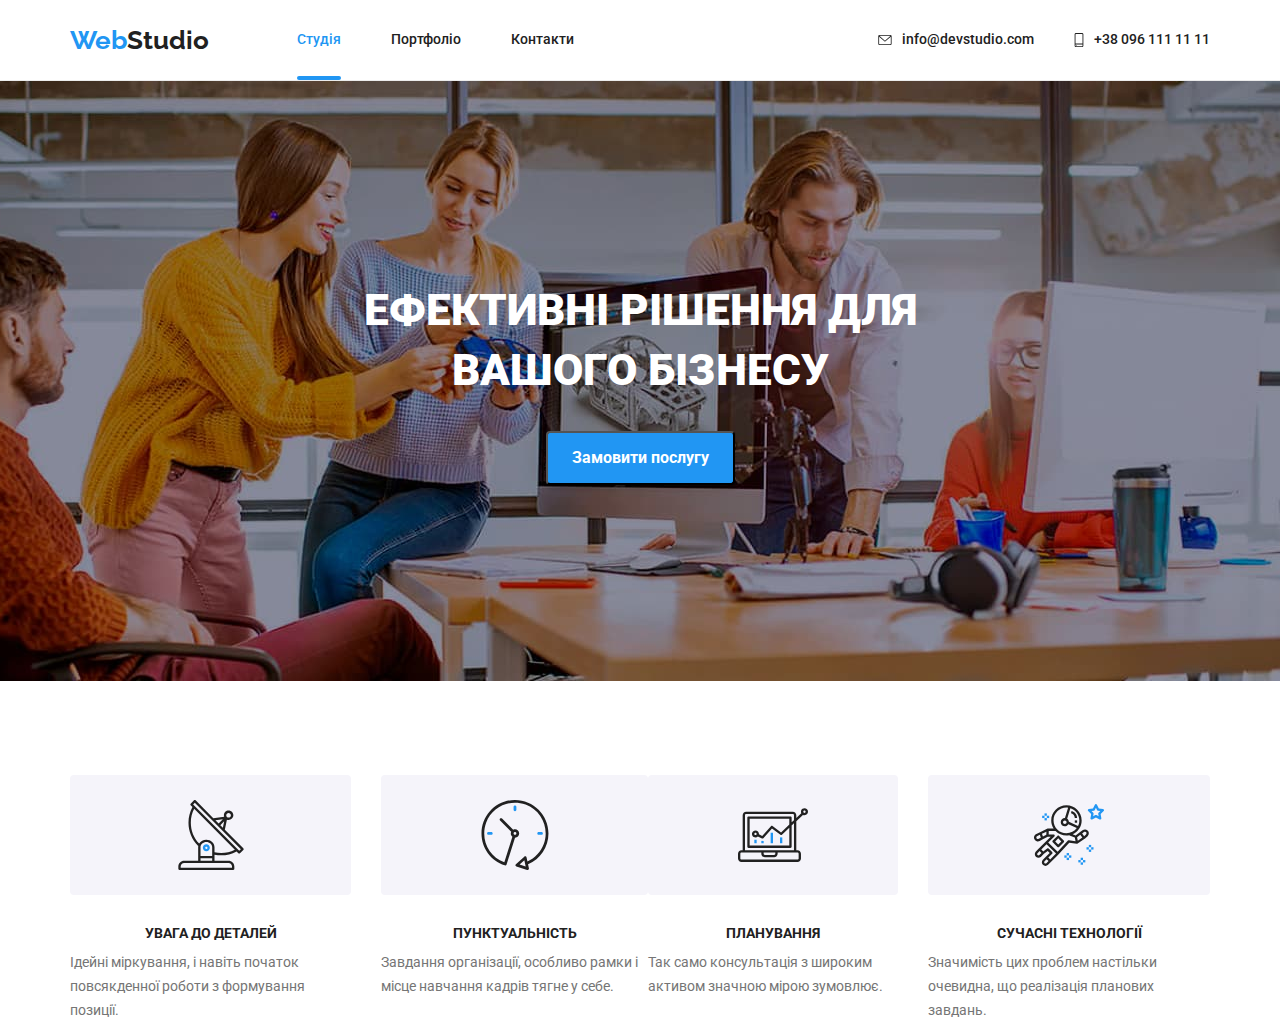
==== commit 9250ae38: "fixing hero" ====
--- a/index.html
+++ b/index.html
@@ -142,7 +142,7 @@
     
 
       <!-- Особливості -->
-      <!-- 
+      
       <section class="feature">
         <div class="container feature-container">
           <h2 class="visually-hidden">Особливості</h2>
@@ -198,7 +198,7 @@
           </ul>
         </div>
       </section>
-   -->
+
       <!-- Зайнятість -->
       <!-- 
       <section class="examples">
--- a/css/main.min.css
+++ b/css/main.min.css
@@ -1 +1 @@
-:root{--primary-text-color: #212121;--secondary-text-color: #757575;--hero-text-color: #ffffff;--description-text-color: #757575;--accent-color: #2196f3;--background-color: #f5f5f5;--background-section-color: #f5f4fa;--background-hero-footer-color: #2f303a;--fill-icons-color: #afb1b8;--primary-text-family: Roboto, sans-serif;--secondary-text-family: Raleway;--card-set-gap: 30px}.visually-hidden{position:absolute;width:1px;height:1px;margin:-1px;border:0;padding:0;clip:rect(0 0 0 0);overflow:hidden}h1,h2,h3,h4,h5,h6,p,ul{margin:0px;padding:0px}ul{list-style:none}a{text-decoration:none}img{display:block;max-width:100%}body{color:var(--primary-text-color);font-family:var(--primary-text-family)}.container{padding-left:15px;padding-right:15px}@media screen and (min-width: 480px){.container{width:450px;margin-left:auto;margin-right:auto}}@media screen and (min-width: 768px){.container{width:738px}}@media screen and (min-width: 1200px){.container{width:1170px}}.logo{color:var(--primary-text-color);font-family:var(--secondary-text-family);font-weight:700;font-size:24px;line-height:1.17;text-decoration:none}@media screen and (min-width: 1200px){.logo{font-size:26px;line-height:1.19}}.logo__text-accent{color:var(--accent-color)}.footer-logo{color:var(--hero-text-color);margin-right:0px}.mobile-menu{position:absolute;top:0;left:0;width:100vw;height:100vh;overflow:auto;background-color:var(--hero-text-color);opacity:0;visibility:hidden;pointer-events:none;-webkit-transition:opacity 250ms cubic-bezier(0.4, 0, 0.2, 1),visibility 250ms cubic-bezier(0.4, 0, 0.2, 1);transition:opacity 250ms cubic-bezier(0.4, 0, 0.2, 1),visibility 250ms cubic-bezier(0.4, 0, 0.2, 1)}.mobile-menu.is-open{opacity:1;visibility:visible;pointer-events:auto}.mobile-menu__container{position:relative;display:-webkit-box;display:-ms-flexbox;display:flex;-webkit-box-orient:vertical;-webkit-box-direction:normal;-ms-flex-direction:column;flex-direction:column;-webkit-box-pack:justify;-ms-flex-pack:justify;justify-content:space-between;height:100%;padding-top:48px;padding-bottom:48px;padding-left:40px}.mobile-menu-btn{background-color:rgba(0,0,0,0);border:none;top:10px;right:0;padding:0;line-height:0}.mobile-menu__close-btn{position:absolute;top:10px;right:0;background-color:rgba(0,0,0,0);border:none;padding:0;margin-right:15px;line-height:0;width:40px;height:40px}.mobile-menu-btn__icon{fill:var(--primary-text-color)}.mobile-menu__link{font-size:40px;font-weight:500;line-height:1.18;color:var(--primary-text-color)}.mobile-menu__item:not(:last-child){margin-bottom:32px}.mobile-menu__contact-phone{font-weight:500;font-size:34px;line-height:1.18;color:var(--accent-color);margin-bottom:32px}.mobile-menu__contact-mail{font-weight:500;font-size:24px;line-height:1.17;color:var(--description-text-color)}.mobile-menu__contact-item:not(:last-child){margin-bottom:32px}.active{color:var(--accent-color)}.mobile-menu__social-list{display:-webkit-box;display:-ms-flexbox;display:flex;margin-top:64px}.mobile-menu__social-link{font-weight:500;font-size:18px;line-height:22px;color:var(--accent-color)}.mobile-menu__social-item:not(:last-child) .mobile-menu__social-link{padding-right:10px;border-right:1px solid rgba(33,33,33,.2)}.mobile-menu__social-item:not(:first-child) .mobile-menu__social-link{padding-left:10px}.hero-container__btn{color:var(--hero-text-color);background-color:var(--accent-color);font-weight:700;font-size:16px;line-height:1.88;-webkit-box-shadow:0px 4px 4px rgba(0,0,0,.15);box-shadow:0px 4px 4px rgba(0,0,0,.15);border-radius:4px;cursor:pointer;display:block;margin-left:auto;margin-right:auto;padding:10px 24px;-webkit-transition:color 250ms cubic-bezier(0.4, 0, 0.2, 1),background-color 250ms cubic-bezier(0.4, 0, 0.2, 1),-webkit-box-shadow 250ms cubic-bezier(0.4, 0, 0.2, 1);transition:color 250ms cubic-bezier(0.4, 0, 0.2, 1),background-color 250ms cubic-bezier(0.4, 0, 0.2, 1),-webkit-box-shadow 250ms cubic-bezier(0.4, 0, 0.2, 1);transition:color 250ms cubic-bezier(0.4, 0, 0.2, 1),background-color 250ms cubic-bezier(0.4, 0, 0.2, 1),box-shadow 250ms cubic-bezier(0.4, 0, 0.2, 1);transition:color 250ms cubic-bezier(0.4, 0, 0.2, 1),background-color 250ms cubic-bezier(0.4, 0, 0.2, 1),box-shadow 250ms cubic-bezier(0.4, 0, 0.2, 1),-webkit-box-shadow 250ms cubic-bezier(0.4, 0, 0.2, 1)}.social-list{display:-webkit-box;display:-ms-flexbox;display:flex;-webkit-box-pack:justify;-ms-flex-pack:justify;justify-content:space-between}.social-list__link{display:-webkit-box;display:-ms-flexbox;display:flex;-webkit-box-pack:center;-ms-flex-pack:center;justify-content:center;-webkit-box-align:center;-ms-flex-align:center;align-items:center;width:44px;height:44px;border-radius:50%;-webkit-transition:background-color 250ms cubic-bezier(0.4, 0, 0.2, 1);transition:background-color 250ms cubic-bezier(0.4, 0, 0.2, 1)}.social-list__link:hover,.social-list__link:focus{background-color:var(--accent-color)}.social-list__icon{fill:var(--fill-icons-color);-webkit-transition:fill 250ms cubic-bezier(0.4, 0, 0.2, 1);transition:fill 250ms cubic-bezier(0.4, 0, 0.2, 1)}.social-list__link:hover .social-list__icon,.social-list__link:focus .social-list__icon{fill:var(--hero-text-color)}.social-list{display:-webkit-box;display:-ms-flexbox;display:flex;-webkit-box-pack:justify;-ms-flex-pack:justify;justify-content:space-between}.social-list__link{display:-webkit-box;display:-ms-flexbox;display:flex;-webkit-box-pack:center;-ms-flex-pack:center;justify-content:center;-webkit-box-align:center;-ms-flex-align:center;align-items:center;width:44px;height:44px;border-radius:50%;-webkit-transition:background-color 250ms cubic-bezier(0.4, 0, 0.2, 1);transition:background-color 250ms cubic-bezier(0.4, 0, 0.2, 1)}.social-list__link:hover,.social-list__link:focus{background-color:var(--accent-color)}.social-list__icon{fill:var(--fill-icons-color);-webkit-transition:fill 250ms cubic-bezier(0.4, 0, 0.2, 1);transition:fill 250ms cubic-bezier(0.4, 0, 0.2, 1)}.social-list__link:hover .social-list__icon,.social-list__link:focus .social-list__icon{fill:var(--hero-text-color)}.footer-link .social-list__item:not(:last-child){margin-right:10px}.footer-link .social-list__icon{fill:var(--hero-text-color)}.footer-link .social-list__link{background-color:rgba(255,255,255,.1);-webkit-transition:background-color 250ms cubic-bezier(0.4, 0, 0.2, 1);transition:background-color 250ms cubic-bezier(0.4, 0, 0.2, 1)}.footer-link .social-list__link:hover,.footer-link .social-list__link:focus{background-color:var(--accent-color)}.backdrop{position:fixed;top:0;left:0;width:100vw;height:100vh;background-color:rgba(0,0,0,.2);-webkit-transition:opacity 250ms cubic-bezier(0.4, 0, 0.2, 1),visibility 250ms cubic-bezier(0.4, 0, 0.2, 1);transition:opacity 250ms cubic-bezier(0.4, 0, 0.2, 1),visibility 250ms cubic-bezier(0.4, 0, 0.2, 1)}.backdrop.is-hidden{opacity:0;visibility:hidden;pointer-events:none}.modal{position:absolute;top:50%;left:50%;-webkit-transform:translate(-50%, -50%);transform:translate(-50%, -50%);width:528px;height:581px;background-color:var(--hero-text-color);padding:40px;-webkit-box-shadow:0px 1px 3px rgba(0,0,0,.12),0px 1px 1px rgba(0,0,0,.14),0px 2px 1px rgba(0,0,0,.2);box-shadow:0px 1px 3px rgba(0,0,0,.12),0px 1px 1px rgba(0,0,0,.14),0px 2px 1px rgba(0,0,0,.2);border-radius:4px;-webkit-transition:-webkit-transform 250ms cubic-bezier(0.4, 0, 0.2, 1);transition:-webkit-transform 250ms cubic-bezier(0.4, 0, 0.2, 1);transition:transform 250ms cubic-bezier(0.4, 0, 0.2, 1);transition:transform 250ms cubic-bezier(0.4, 0, 0.2, 1), -webkit-transform 250ms cubic-bezier(0.4, 0, 0.2, 1)}.modal__close-btn{position:absolute;top:8px;right:8px;display:-webkit-box;display:-ms-flexbox;display:flex;-webkit-box-pack:center;-ms-flex-pack:center;justify-content:center;-webkit-box-align:center;-ms-flex-align:center;align-items:center;width:30px;height:30px;border-radius:50%;border:1px solid rgba(0,0,0,.1);background:var(--hero-text-color);padding:0px;cursor:pointer}.modal__close-icon{-webkit-transition:fill 250ms cubic-bezier(0.4, 0, 0.2, 1);transition:fill 250ms cubic-bezier(0.4, 0, 0.2, 1)}.modal__close-btn:hover .modal__close-icon,.modal__close-btn:focus .modal__close-icon{fill:var(--accent-color)}.modal__action{margin-bottom:12px;font-weight:700;font-size:20px;line-height:1.15;text-align:center;color:var(--primary-text-color)}.contact-form{width:100%}.contact-form__input{display:block;width:100%;height:40px;padding-left:42px;border:1px solid rgba(33,33,33,.2);border-radius:4px;-webkit-transition:border-color 250ms cubic-bezier(0.4, 0, 0.2, 1);transition:border-color 250ms cubic-bezier(0.4, 0, 0.2, 1)}.contact-form__input:focus{outline:none;border-color:var(--accent-color)}.contact-form__icon{position:absolute;top:50%;left:15px;-webkit-transform:translateY(-50%);transform:translateY(-50%);-webkit-transition:fill 250ms cubic-bezier(0.4, 0, 0.2, 1);transition:fill 250ms cubic-bezier(0.4, 0, 0.2, 1)}.contact-form__input:focus+.contact-form__icon{fill:var(--accent-color)}.contact-form__field{display:block;font-size:12px;line-height:1.17;color:var(--description-text-color)}.contact-form__message{width:100%;height:120px;margin-top:4px;margin-bottom:20px;padding:12px 16px;border:1px solid rgba(33,33,33,.2);border-radius:4px;resize:none;font-size:12px;line-height:1.17;-webkit-transition:border-color 250ms cubic-bezier(0.4, 0, 0.2, 1);transition:border-color 250ms cubic-bezier(0.4, 0, 0.2, 1)}.contact-form__message:focus{outline:none;border-color:var(--accent-color)}.contact-form__message::-webkit-input-placeholder{color:rgba(117,117,117,.5)}.contact-form__message::-moz-placeholder{color:rgba(117,117,117,.5)}.contact-form__message:-ms-input-placeholder{color:rgba(117,117,117,.5)}.contact-form__message::-ms-input-placeholder{color:rgba(117,117,117,.5)}.contact-form__message::placeholder{color:rgba(117,117,117,.5)}.contact-form__input-wrapper{position:relative;display:block;margin-bottom:10px;margin-top:4px}.contact-form__checkbox-label{display:-webkit-box;display:-ms-flexbox;display:flex;-webkit-box-pack:center;-ms-flex-pack:center;justify-content:center;-webkit-box-align:center;-ms-flex-align:center;align-items:center;font-size:14px;color:var(--description-text-color);cursor:pointer}.contact-form__checkbox-label::before{content:"";display:inline-block;width:16px;height:15px;cursor:pointer;margin-right:7px;border:2px solid var(--primary-text-color);border-radius:4px;-webkit-transition:background-image 250ms cubic-bezier(0.4, 0, 0.2, 1);transition:background-image 250ms cubic-bezier(0.4, 0, 0.2, 1)}.contact-form__checkbox:focus+.contact-form__checkbox-label::before{border-color:var(--accent-color);-webkit-transition:border-color 250ms cubic-bezier(0.4, 0, 0.2, 1);transition:border-color 250ms cubic-bezier(0.4, 0, 0.2, 1)}.contact-form__checkbox:checked+.contact-form__checkbox-label::before{background:var(--accent-color);border-radius:2px;background-image:url(../images/check.svg);background-repeat:no-repeat;background-position:center;border-color:var(--accent-color);-webkit-transition:background-image 250ms cubic-bezier(0.4, 0, 0.2, 1);transition:background-image 250ms cubic-bezier(0.4, 0, 0.2, 1)}.contact-form__submit-btn{display:block;margin-left:auto;margin-right:auto;width:200px;height:50px;margin-top:30px;padding:10px 52px;color:var(--hero-text-color);font-weight:700;font-size:16px;line-height:1.88;background:#188ce8;border-radius:4px;border:0;cursor:pointer;-webkit-transition:-webkit-box-shadow 250ms cubic-bezier(0.4, 0, 0.2, 1);transition:-webkit-box-shadow 250ms cubic-bezier(0.4, 0, 0.2, 1);transition:box-shadow 250ms cubic-bezier(0.4, 0, 0.2, 1);transition:box-shadow 250ms cubic-bezier(0.4, 0, 0.2, 1), -webkit-box-shadow 250ms cubic-bezier(0.4, 0, 0.2, 1)}.contact-form__submit-btn:hover,.contact-form__submit-btn:focus{-webkit-box-shadow:0px 4px 4px rgba(0,0,0,.15);box-shadow:0px 4px 4px rgba(0,0,0,.15)}.contact-form__conditions-contract{text-decoration:underline;color:var(--accent-color)}.footer-form{margin-left:auto}.footer-form-wrapper{display:-webkit-box;display:-ms-flexbox;display:flex;-webkit-box-align:center;-ms-flex-align:center;align-items:center}.footer-form-wrapper__input{width:358px;height:50px;padding-left:16px;margin-right:12px;border:1px solid rgba(255,255,255,.3);-webkit-filter:drop-shadow(0px 4px 4px rgba(0, 0, 0, 0.15));filter:drop-shadow(0px 4px 4px rgba(0, 0, 0, 0.15));border-radius:4px;background-color:inherit;color:rgba(255,255,255,.6)}.footer-form-wrapper__btn{display:-webkit-box;display:-ms-flexbox;display:flex;width:200px;height:50px;-webkit-box-pack:center;-ms-flex-pack:center;justify-content:center;-webkit-box-align:center;-ms-flex-align:center;align-items:center;color:var(--hero-text-color);font-weight:700;font-size:16px;line-height:1.88;background:#188ce8;border-radius:4px;border:0;cursor:pointer;-webkit-box-shadow:0px 4px 4px rgba(0,0,0,.15);box-shadow:0px 4px 4px rgba(0,0,0,.15);border-radius:4px}.footer-form-wrapper__icon-send{margin-left:10px}.header-container{display:-webkit-box;display:-ms-flexbox;display:flex;-webkit-box-pack:justify;-ms-flex-pack:justify;justify-content:space-between;-webkit-box-align:center;-ms-flex-align:center;align-items:center;height:60px}@media screen and (min-width: 768px){.header-container{height:80px}}.header{border-bottom-width:1px;border-bottom-style:solid;border-bottom-color:#ececec}@media screen and (max-width: 767px){.navigation{display:none}.contact{display:none}}@media screen and (min-width: 768px){.mobile-menu-btn{display:none}.header-container{display:-webkit-box;display:-ms-flexbox;display:flex;-webkit-box-align:center;-ms-flex-align:center;align-items:center}.navigation{display:-webkit-box;display:-ms-flexbox;display:flex;margin-left:88px}.contact{margin-left:auto}.navigation__item{position:relative;display:-webkit-box;display:-ms-flexbox;display:flex;font-size:14px;font-weight:500;line-height:1.14;text-decoration:none}.navigation__link{display:-webkit-box;display:-ms-flexbox;display:flex;padding-top:32px;padding-bottom:32px;color:var(--primary-text-color);-webkit-transition:color 250ms cubic-bezier(0.4, 0, 0.2, 1);transition:color 250ms cubic-bezier(0.4, 0, 0.2, 1)}.navigation__link:hover,.navigation__link:focus{color:var(--accent-color)}.navigation__item:not(:last-child){margin-right:50px}.contact__item{display:-webkit-box;display:-ms-flexbox;display:flex}.contact__link{display:-webkit-box;display:-ms-flexbox;display:flex;-webkit-box-align:center;-ms-flex-align:center;align-items:center;font-weight:500;color:var(--description-text-color)}.active{color:var(--accent-color)}.active::after{content:"";position:absolute;bottom:0;width:100%;height:4px;border-radius:2px;background-color:var(--accent-color)}.navigation__item:not(:last-child){margin-right:50px}.contact__icon{display:block;fill:currentColor}}@media screen and (max-width: 1199px){.contact{padding-top:21px;padding-bottom:21px}.contact__item:not(:last-child){margin-bottom:10px}.contact__link{font-size:12px;line-height:1.17}.contact__icon{margin-right:8px}}@media screen and (min-width: 1200px){.contact{display:-webkit-box;display:-ms-flexbox;display:flex}.contact__link{display:-webkit-box;display:-ms-flexbox;display:flex;padding-top:32px;padding-bottom:32px;color:var(--primary-text-color);-webkit-transition:color 250ms cubic-bezier(0.4, 0, 0.2, 1);transition:color 250ms cubic-bezier(0.4, 0, 0.2, 1);font-size:14px;line-height:1.14}.contact__link:hover,.contact__link:focus{color:var(--accent-color)}.contact__icon{margin-right:10px}.contact__icon:hover,.contact__icon:focus{fill:var(--accent-color)}.contact__item:not(:last-child){margin-right:40px}}.hero{text-align:center;background-color:#c4c4c4;margin:0}.hero-container__title{color:var(--hero-text-color);margin-left:auto;margin-right:auto}@media screen and (max-width: 767px){.hero{max-width:450px;height:400px;margin:auto;background-image:-webkit-gradient(linear, left top, left bottom, from(rgba(47, 48, 58, 0.4)), to(rgba(47, 48, 58, 0.4))),url("../images/header_mobile@1x");background-image:linear-gradient(rgba(47, 48, 58, 0.4), rgba(47, 48, 58, 0.4)),url("../images/header_mobile@1x");background-size:cover;background-repeat:no-repeat;background-position:center;padding-top:118px;padding-bottom:118px}.hero-container__title{font-weight:900;font-size:26px;text-transform:uppercase;line-height:1.62;margin-bottom:30px}}.feature{padding-top:94px;padding-bottom:94px}.features{display:-webkit-box;display:-ms-flexbox;display:flex}.features__section{width:270px}.features__section:not(:last-child){margin-right:30px}.features__title{font-weight:700;font-size:14px;line-height:1.17;margin-bottom:10px}.features__description{color:var(--description-text-color);font-size:14px;line-height:1.71}.features__picture{display:-webkit-box;display:-ms-flexbox;display:flex;height:120px;background:var(--background-section-color);border-radius:4px;-webkit-box-pack:center;-ms-flex-pack:center;justify-content:center;-webkit-box-align:center;-ms-flex-align:center;align-items:center;margin-bottom:30px}.feature-picture-item:not(:last-child){margin-right:30px}.business{display:-webkit-box;display:-ms-flexbox;display:flex}.business__section{position:relative}.business__section:not(:last-child){margin-right:30px}.examples{padding-bottom:94px}.examples-container__title{font-weight:700;font-size:36px;line-height:1.17;text-align:center;margin-bottom:50px}.business__overlay{position:absolute;display:-webkit-box;display:-ms-flexbox;display:flex;bottom:0;width:100%;height:70px;background:rgba(47,48,58,.8);font-weight:700;font-size:14px;line-height:1.14;-webkit-box-align:center;-ms-flex-align:center;align-items:center;-webkit-box-pack:center;-ms-flex-pack:center;justify-content:center;text-transform:uppercase;color:var(--hero-text-color)}.team{background-color:var(--background-section-color);padding-top:94px;padding-bottom:94px}.team-container__title{font-weight:700;font-size:36px;line-height:1.17;text-align:center;margin-bottom:50px}.cards{display:-webkit-box;display:-ms-flexbox;display:flex;margin-left:calc(-1*var(--card-set-gap));margin-top:calc(-1*var(--card-set-gap))}.cards__section{-ms-flex-preferred-size:calc(25% - var(--card-set-gap));flex-basis:calc(25% - var(--card-set-gap));margin-left:var(--card-set-gap);margin-top:var(--card-set-gap);background-color:var(--hero-text-color);border-radius:0px 0px 4px 4px;-webkit-box-shadow:0px 1px 3px rgba(0,0,0,.12),0px 1px 1px rgba(0,0,0,.14),0px 2px 1px rgba(0,0,0,.2);box-shadow:0px 1px 3px rgba(0,0,0,.12),0px 1px 1px rgba(0,0,0,.14),0px 2px 1px rgba(0,0,0,.2)}.cards__person-card{padding:30px 32px}.cards__person-name{font-weight:500;font-size:16px;line-height:1.17;text-align:center;margin-bottom:10px}.cards__person-position{color:var(--description-text-color);font-weight:400;font-size:16px;line-height:1.17;text-align:center;margin-bottom:16px}.clients{padding-top:94px;padding-bottom:94px}.clients-container__title{font-weight:700;font-size:36px;line-height:1.17;text-align:center;margin-bottom:50px}.clients-list{display:-webkit-box;display:-ms-flexbox;display:flex}.clients-list__item{width:170px;height:92}.clients-list__item:not(:last-child){margin-right:30px}.clients-list__link{display:-webkit-box;display:-ms-flexbox;display:flex;-webkit-box-pack:center;-ms-flex-pack:center;justify-content:center;-webkit-box-align:center;-ms-flex-align:center;align-items:center;width:170px;height:92px;border:1px solid var(--fill-icons-color);border-radius:4px;-webkit-transition:border 250ms cubic-bezier(0.4, 0, 0.2, 1);transition:border 250ms cubic-bezier(0.4, 0, 0.2, 1)}.clients-list__link:hover,.clients-list__link:focus{border:1px solid var(--accent-color);border-radius:4px}.clients-list__icon{fill:var(--fill-icons-color);-webkit-transition:fill 250ms cubic-bezier(0.4, 0, 0.2, 1);transition:fill 250ms cubic-bezier(0.4, 0, 0.2, 1)}.clients-list__link:hover .clients-list__icon,.clients-list__link:focus .clients-list__icon{fill:var(--accent-color)}.footer{background-color:var(--background-hero-footer-color);padding-top:60px;padding-bottom:60px}.home{color:var(--hero-text-color);font-style:normal;font-size:14px;line-height:1.71;letter-spacing:.03em;display:block;margin-top:28px;width:231px}.home__contact{color:rgba(255,255,255,.6);display:block}.footmail{margin-top:12px;margin-bottom:12px}.footer-container{display:-webkit-box;display:-ms-flexbox;display:flex;-webkit-box-align:baseline;-ms-flex-align:baseline;align-items:baseline}.footer-container__address{margin-right:70px}.footer-link__title,.footer-form__title{color:var(--hero-text-color);font-weight:700;font-size:14px;text-transform:uppercase;line-height:1.14;margin-bottom:20px}.filter{display:-webkit-box;display:-ms-flexbox;display:flex;margin-bottom:50px;-webkit-box-pack:center;-ms-flex-pack:center;justify-content:center}.filter__item:not(:last-child){margin-right:8px}.filter__button{cursor:pointer;color:var(--primary-text-color);background-color:var(--background-section-color);font-size:16px;font-weight:500;line-height:1.63;border-radius:4px;border-width:0;padding:6px 22px;-webkit-transition:color 250ms cubic-bezier(0.4, 0, 0.2, 1),background-color 250ms cubic-bezier(0.4, 0, 0.2, 1),-webkit-box-shadow 250ms cubic-bezier(0.4, 0, 0.2, 1);transition:color 250ms cubic-bezier(0.4, 0, 0.2, 1),background-color 250ms cubic-bezier(0.4, 0, 0.2, 1),-webkit-box-shadow 250ms cubic-bezier(0.4, 0, 0.2, 1);transition:color 250ms cubic-bezier(0.4, 0, 0.2, 1),background-color 250ms cubic-bezier(0.4, 0, 0.2, 1),box-shadow 250ms cubic-bezier(0.4, 0, 0.2, 1);transition:color 250ms cubic-bezier(0.4, 0, 0.2, 1),background-color 250ms cubic-bezier(0.4, 0, 0.2, 1),box-shadow 250ms cubic-bezier(0.4, 0, 0.2, 1),-webkit-box-shadow 250ms cubic-bezier(0.4, 0, 0.2, 1)}.filter__button:hover,.filter__button:focus{color:var(--hero-text-color);background-color:var(--accent-color);-webkit-box-shadow:0px 3px 1px rgba(0,0,0,.1),0px 1px 2px rgba(0,0,0,.08),0px 2px 2px rgba(0,0,0,.12);box-shadow:0px 3px 1px rgba(0,0,0,.1),0px 1px 2px rgba(0,0,0,.08),0px 2px 2px rgba(0,0,0,.12)}.portfolio{padding-top:94px;padding-bottom:94px}.card-set{display:-webkit-box;display:-ms-flexbox;display:flex;-ms-flex-wrap:wrap;flex-wrap:wrap;margin-left:calc(-1*var(--card-set-gap));margin-top:calc(-1*var(--card-set-gap))}.card-set__item{-ms-flex-preferred-size:calc(33.3333333333% - var(--card-set-gap));flex-basis:calc(33.3333333333% - var(--card-set-gap));margin-left:var(--card-set-gap);margin-top:var(--card-set-gap)}.card-content__title{color:var(--primary-text-color);font-size:18px;font-weight:700;line-height:2}.card-content__description{color:var(--secondary-text-color);font-size:16px;font-weight:400;line-height:1.88;margin-top:4px}.card-content{padding:20px 24px 20px 24px;border-left:1px solid #eee;border-right:1px solid #eee;border-bottom:1px solid #eee}.card-set__link{display:block;-webkit-transition:-webkit-box-shadow 250ms cubic-bezier(0.4, 0, 0.2, 1);transition:-webkit-box-shadow 250ms cubic-bezier(0.4, 0, 0.2, 1);transition:box-shadow 250ms cubic-bezier(0.4, 0, 0.2, 1);transition:box-shadow 250ms cubic-bezier(0.4, 0, 0.2, 1), -webkit-box-shadow 250ms cubic-bezier(0.4, 0, 0.2, 1)}.card-set__link:hover,.card-set__link:focus{-webkit-box-shadow:0px 1px 1px rgba(0,0,0,.12),0px 4px 4px rgba(0,0,0,.06),1px 4px 6px rgba(0,0,0,.16);box-shadow:0px 1px 1px rgba(0,0,0,.12),0px 4px 4px rgba(0,0,0,.06),1px 4px 6px rgba(0,0,0,.16)}.card-set__img{position:relative;overflow:hidden}.card-set__overlay{position:absolute;top:0;width:100%;height:100%;background:rgba(33,150,243,.9);font-weight:400;font-size:18px;line-height:1.6;padding:63px 24px;color:var(--hero-text-color);opacity:0;-webkit-transform:translateY(100%);transform:translateY(100%);-webkit-transition:opacity 250ms cubic-bezier(0.4, 0, 0.2, 1),-webkit-transform 250ms cubic-bezier(0.4, 0, 0.2, 1);transition:opacity 250ms cubic-bezier(0.4, 0, 0.2, 1),-webkit-transform 250ms cubic-bezier(0.4, 0, 0.2, 1);transition:transform 250ms cubic-bezier(0.4, 0, 0.2, 1),opacity 250ms cubic-bezier(0.4, 0, 0.2, 1);transition:transform 250ms cubic-bezier(0.4, 0, 0.2, 1),opacity 250ms cubic-bezier(0.4, 0, 0.2, 1),-webkit-transform 250ms cubic-bezier(0.4, 0, 0.2, 1)}.card-set__item:hover .card-set__overlay,.card-set__item:focus .card-set__overlay{-webkit-transform:translateY(0);transform:translateY(0);opacity:1}/*# sourceMappingURL=main.min.css.map */+:root{--primary-text-color: #212121;--secondary-text-color: #757575;--hero-text-color: #ffffff;--description-text-color: #757575;--accent-color: #2196f3;--background-color: #f5f5f5;--background-section-color: #f5f4fa;--background-hero-footer-color: #2f303a;--fill-icons-color: #afb1b8;--primary-text-family: Roboto, sans-serif;--secondary-text-family: Raleway;--card-set-gap: 30px}.visually-hidden{position:absolute;width:1px;height:1px;margin:-1px;border:0;padding:0;clip:rect(0 0 0 0);overflow:hidden}h1,h2,h3,h4,h5,h6,p,ul{margin:0px;padding:0px}ul{list-style:none}a{text-decoration:none}img{display:block;max-width:100%}body{color:var(--primary-text-color);font-family:var(--primary-text-family)}.container{padding-left:15px;padding-right:15px}@media screen and (min-width: 480px){.container{width:450px;margin-left:auto;margin-right:auto}}@media screen and (min-width: 768px){.container{width:738px}}@media screen and (min-width: 1200px){.container{width:1170px}}.logo{color:var(--primary-text-color);font-family:var(--secondary-text-family);font-weight:700;font-size:24px;line-height:1.17;text-decoration:none}@media screen and (min-width: 1200px){.logo{font-size:26px;line-height:1.19}}.logo__text-accent{color:var(--accent-color)}.footer-logo{color:var(--hero-text-color);margin-right:0px}.mobile-menu{position:absolute;top:0;left:0;width:100vw;height:100vh;overflow:auto;background-color:var(--hero-text-color);opacity:0;visibility:hidden;pointer-events:none;-webkit-transition:opacity 250ms cubic-bezier(0.4, 0, 0.2, 1),visibility 250ms cubic-bezier(0.4, 0, 0.2, 1);transition:opacity 250ms cubic-bezier(0.4, 0, 0.2, 1),visibility 250ms cubic-bezier(0.4, 0, 0.2, 1)}.mobile-menu.is-open{opacity:1;visibility:visible;pointer-events:auto}.mobile-menu__container{position:relative;display:-webkit-box;display:-ms-flexbox;display:flex;-webkit-box-orient:vertical;-webkit-box-direction:normal;-ms-flex-direction:column;flex-direction:column;-webkit-box-pack:justify;-ms-flex-pack:justify;justify-content:space-between;height:100%;padding-top:48px;padding-bottom:48px;padding-left:40px}.mobile-menu-btn{background-color:rgba(0,0,0,0);border:none;top:10px;right:0;padding:0;line-height:0}.mobile-menu__close-btn{position:absolute;top:10px;right:0;background-color:rgba(0,0,0,0);border:none;padding:0;margin-right:15px;line-height:0;width:40px;height:40px}.mobile-menu-btn__icon{fill:var(--primary-text-color)}.mobile-menu__link{font-size:40px;font-weight:500;line-height:1.18;color:var(--primary-text-color)}.mobile-menu__item:not(:last-child){margin-bottom:32px}.mobile-menu__contact-phone{font-weight:500;font-size:34px;line-height:1.18;color:var(--accent-color);margin-bottom:32px}.mobile-menu__contact-mail{font-weight:500;font-size:24px;line-height:1.17;color:var(--description-text-color)}.mobile-menu__contact-item:not(:last-child){margin-bottom:32px}.active{color:var(--accent-color)}.mobile-menu__social-list{display:-webkit-box;display:-ms-flexbox;display:flex;margin-top:64px}.mobile-menu__social-link{font-weight:500;font-size:18px;line-height:22px;color:var(--accent-color)}.mobile-menu__social-item:not(:last-child) .mobile-menu__social-link{padding-right:10px;border-right:1px solid rgba(33,33,33,.2)}.mobile-menu__social-item:not(:first-child) .mobile-menu__social-link{padding-left:10px}.hero-container__btn{color:var(--hero-text-color);background-color:var(--accent-color);font-weight:700;font-size:16px;line-height:1.88;-webkit-box-shadow:0px 4px 4px rgba(0,0,0,.15);box-shadow:0px 4px 4px rgba(0,0,0,.15);border-radius:4px;cursor:pointer;display:block;margin-left:auto;margin-right:auto;padding:10px 24px;-webkit-transition:color 250ms cubic-bezier(0.4, 0, 0.2, 1),background-color 250ms cubic-bezier(0.4, 0, 0.2, 1),-webkit-box-shadow 250ms cubic-bezier(0.4, 0, 0.2, 1);transition:color 250ms cubic-bezier(0.4, 0, 0.2, 1),background-color 250ms cubic-bezier(0.4, 0, 0.2, 1),-webkit-box-shadow 250ms cubic-bezier(0.4, 0, 0.2, 1);transition:color 250ms cubic-bezier(0.4, 0, 0.2, 1),background-color 250ms cubic-bezier(0.4, 0, 0.2, 1),box-shadow 250ms cubic-bezier(0.4, 0, 0.2, 1);transition:color 250ms cubic-bezier(0.4, 0, 0.2, 1),background-color 250ms cubic-bezier(0.4, 0, 0.2, 1),box-shadow 250ms cubic-bezier(0.4, 0, 0.2, 1),-webkit-box-shadow 250ms cubic-bezier(0.4, 0, 0.2, 1)}.social-list{display:-webkit-box;display:-ms-flexbox;display:flex;-webkit-box-pack:justify;-ms-flex-pack:justify;justify-content:space-between}.social-list__link{display:-webkit-box;display:-ms-flexbox;display:flex;-webkit-box-pack:center;-ms-flex-pack:center;justify-content:center;-webkit-box-align:center;-ms-flex-align:center;align-items:center;width:44px;height:44px;border-radius:50%;-webkit-transition:background-color 250ms cubic-bezier(0.4, 0, 0.2, 1);transition:background-color 250ms cubic-bezier(0.4, 0, 0.2, 1)}.social-list__link:hover,.social-list__link:focus{background-color:var(--accent-color)}.social-list__icon{fill:var(--fill-icons-color);-webkit-transition:fill 250ms cubic-bezier(0.4, 0, 0.2, 1);transition:fill 250ms cubic-bezier(0.4, 0, 0.2, 1)}.social-list__link:hover .social-list__icon,.social-list__link:focus .social-list__icon{fill:var(--hero-text-color)}.social-list{display:-webkit-box;display:-ms-flexbox;display:flex;-webkit-box-pack:justify;-ms-flex-pack:justify;justify-content:space-between}.social-list__link{display:-webkit-box;display:-ms-flexbox;display:flex;-webkit-box-pack:center;-ms-flex-pack:center;justify-content:center;-webkit-box-align:center;-ms-flex-align:center;align-items:center;width:44px;height:44px;border-radius:50%;-webkit-transition:background-color 250ms cubic-bezier(0.4, 0, 0.2, 1);transition:background-color 250ms cubic-bezier(0.4, 0, 0.2, 1)}.social-list__link:hover,.social-list__link:focus{background-color:var(--accent-color)}.social-list__icon{fill:var(--fill-icons-color);-webkit-transition:fill 250ms cubic-bezier(0.4, 0, 0.2, 1);transition:fill 250ms cubic-bezier(0.4, 0, 0.2, 1)}.social-list__link:hover .social-list__icon,.social-list__link:focus .social-list__icon{fill:var(--hero-text-color)}.footer-link .social-list__item:not(:last-child){margin-right:10px}.footer-link .social-list__icon{fill:var(--hero-text-color)}.footer-link .social-list__link{background-color:rgba(255,255,255,.1);-webkit-transition:background-color 250ms cubic-bezier(0.4, 0, 0.2, 1);transition:background-color 250ms cubic-bezier(0.4, 0, 0.2, 1)}.footer-link .social-list__link:hover,.footer-link .social-list__link:focus{background-color:var(--accent-color)}.backdrop{position:fixed;top:0;left:0;width:100vw;height:100vh;background-color:rgba(0,0,0,.2);-webkit-transition:opacity 250ms cubic-bezier(0.4, 0, 0.2, 1),visibility 250ms cubic-bezier(0.4, 0, 0.2, 1);transition:opacity 250ms cubic-bezier(0.4, 0, 0.2, 1),visibility 250ms cubic-bezier(0.4, 0, 0.2, 1)}.backdrop.is-hidden{opacity:0;visibility:hidden;pointer-events:none}.modal{position:absolute;top:50%;left:50%;-webkit-transform:translate(-50%, -50%);transform:translate(-50%, -50%);width:528px;height:581px;background-color:var(--hero-text-color);padding:40px;-webkit-box-shadow:0px 1px 3px rgba(0,0,0,.12),0px 1px 1px rgba(0,0,0,.14),0px 2px 1px rgba(0,0,0,.2);box-shadow:0px 1px 3px rgba(0,0,0,.12),0px 1px 1px rgba(0,0,0,.14),0px 2px 1px rgba(0,0,0,.2);border-radius:4px;-webkit-transition:-webkit-transform 250ms cubic-bezier(0.4, 0, 0.2, 1);transition:-webkit-transform 250ms cubic-bezier(0.4, 0, 0.2, 1);transition:transform 250ms cubic-bezier(0.4, 0, 0.2, 1);transition:transform 250ms cubic-bezier(0.4, 0, 0.2, 1), -webkit-transform 250ms cubic-bezier(0.4, 0, 0.2, 1)}.modal__close-btn{position:absolute;top:8px;right:8px;display:-webkit-box;display:-ms-flexbox;display:flex;-webkit-box-pack:center;-ms-flex-pack:center;justify-content:center;-webkit-box-align:center;-ms-flex-align:center;align-items:center;width:30px;height:30px;border-radius:50%;border:1px solid rgba(0,0,0,.1);background:var(--hero-text-color);padding:0px;cursor:pointer}.modal__close-icon{-webkit-transition:fill 250ms cubic-bezier(0.4, 0, 0.2, 1);transition:fill 250ms cubic-bezier(0.4, 0, 0.2, 1)}.modal__close-btn:hover .modal__close-icon,.modal__close-btn:focus .modal__close-icon{fill:var(--accent-color)}.modal__action{margin-bottom:12px;font-weight:700;font-size:20px;line-height:1.15;text-align:center;color:var(--primary-text-color)}.contact-form{width:100%}.contact-form__input{display:block;width:100%;height:40px;padding-left:42px;border:1px solid rgba(33,33,33,.2);border-radius:4px;-webkit-transition:border-color 250ms cubic-bezier(0.4, 0, 0.2, 1);transition:border-color 250ms cubic-bezier(0.4, 0, 0.2, 1)}.contact-form__input:focus{outline:none;border-color:var(--accent-color)}.contact-form__icon{position:absolute;top:50%;left:15px;-webkit-transform:translateY(-50%);transform:translateY(-50%);-webkit-transition:fill 250ms cubic-bezier(0.4, 0, 0.2, 1);transition:fill 250ms cubic-bezier(0.4, 0, 0.2, 1)}.contact-form__input:focus+.contact-form__icon{fill:var(--accent-color)}.contact-form__field{display:block;font-size:12px;line-height:1.17;color:var(--description-text-color)}.contact-form__message{width:100%;height:120px;margin-top:4px;margin-bottom:20px;padding:12px 16px;border:1px solid rgba(33,33,33,.2);border-radius:4px;resize:none;font-size:12px;line-height:1.17;-webkit-transition:border-color 250ms cubic-bezier(0.4, 0, 0.2, 1);transition:border-color 250ms cubic-bezier(0.4, 0, 0.2, 1)}.contact-form__message:focus{outline:none;border-color:var(--accent-color)}.contact-form__message::-webkit-input-placeholder{color:rgba(117,117,117,.5)}.contact-form__message::-moz-placeholder{color:rgba(117,117,117,.5)}.contact-form__message:-ms-input-placeholder{color:rgba(117,117,117,.5)}.contact-form__message::-ms-input-placeholder{color:rgba(117,117,117,.5)}.contact-form__message::placeholder{color:rgba(117,117,117,.5)}.contact-form__input-wrapper{position:relative;display:block;margin-bottom:10px;margin-top:4px}.contact-form__checkbox-label{display:-webkit-box;display:-ms-flexbox;display:flex;-webkit-box-pack:center;-ms-flex-pack:center;justify-content:center;-webkit-box-align:center;-ms-flex-align:center;align-items:center;font-size:14px;color:var(--description-text-color);cursor:pointer}.contact-form__checkbox-label::before{content:"";display:inline-block;width:16px;height:15px;cursor:pointer;margin-right:7px;border:2px solid var(--primary-text-color);border-radius:4px;-webkit-transition:background-image 250ms cubic-bezier(0.4, 0, 0.2, 1);transition:background-image 250ms cubic-bezier(0.4, 0, 0.2, 1)}.contact-form__checkbox:focus+.contact-form__checkbox-label::before{border-color:var(--accent-color);-webkit-transition:border-color 250ms cubic-bezier(0.4, 0, 0.2, 1);transition:border-color 250ms cubic-bezier(0.4, 0, 0.2, 1)}.contact-form__checkbox:checked+.contact-form__checkbox-label::before{background:var(--accent-color);border-radius:2px;background-image:url(../images/check.svg);background-repeat:no-repeat;background-position:center;border-color:var(--accent-color);-webkit-transition:background-image 250ms cubic-bezier(0.4, 0, 0.2, 1);transition:background-image 250ms cubic-bezier(0.4, 0, 0.2, 1)}.contact-form__submit-btn{display:block;margin-left:auto;margin-right:auto;width:200px;height:50px;margin-top:30px;padding:10px 52px;color:var(--hero-text-color);font-weight:700;font-size:16px;line-height:1.88;background:#188ce8;border-radius:4px;border:0;cursor:pointer;-webkit-transition:-webkit-box-shadow 250ms cubic-bezier(0.4, 0, 0.2, 1);transition:-webkit-box-shadow 250ms cubic-bezier(0.4, 0, 0.2, 1);transition:box-shadow 250ms cubic-bezier(0.4, 0, 0.2, 1);transition:box-shadow 250ms cubic-bezier(0.4, 0, 0.2, 1), -webkit-box-shadow 250ms cubic-bezier(0.4, 0, 0.2, 1)}.contact-form__submit-btn:hover,.contact-form__submit-btn:focus{-webkit-box-shadow:0px 4px 4px rgba(0,0,0,.15);box-shadow:0px 4px 4px rgba(0,0,0,.15)}.contact-form__conditions-contract{text-decoration:underline;color:var(--accent-color)}.footer-form{margin-left:auto}.footer-form-wrapper{display:-webkit-box;display:-ms-flexbox;display:flex;-webkit-box-align:center;-ms-flex-align:center;align-items:center}.footer-form-wrapper__input{width:358px;height:50px;padding-left:16px;margin-right:12px;border:1px solid rgba(255,255,255,.3);-webkit-filter:drop-shadow(0px 4px 4px rgba(0, 0, 0, 0.15));filter:drop-shadow(0px 4px 4px rgba(0, 0, 0, 0.15));border-radius:4px;background-color:inherit;color:rgba(255,255,255,.6)}.footer-form-wrapper__btn{display:-webkit-box;display:-ms-flexbox;display:flex;width:200px;height:50px;-webkit-box-pack:center;-ms-flex-pack:center;justify-content:center;-webkit-box-align:center;-ms-flex-align:center;align-items:center;color:var(--hero-text-color);font-weight:700;font-size:16px;line-height:1.88;background:#188ce8;border-radius:4px;border:0;cursor:pointer;-webkit-box-shadow:0px 4px 4px rgba(0,0,0,.15);box-shadow:0px 4px 4px rgba(0,0,0,.15);border-radius:4px}.footer-form-wrapper__icon-send{margin-left:10px}.header-container{display:-webkit-box;display:-ms-flexbox;display:flex;-webkit-box-pack:justify;-ms-flex-pack:justify;justify-content:space-between;-webkit-box-align:center;-ms-flex-align:center;align-items:center;height:60px}@media screen and (min-width: 768px){.header-container{height:80px}}.header{border-bottom-width:1px;border-bottom-style:solid;border-bottom-color:#ececec}@media screen and (max-width: 767px){.navigation{display:none}.contact{display:none}}@media screen and (min-width: 768px){.mobile-menu-btn{display:none}.header-container{display:-webkit-box;display:-ms-flexbox;display:flex;-webkit-box-align:center;-ms-flex-align:center;align-items:center}.navigation{display:-webkit-box;display:-ms-flexbox;display:flex;margin-left:88px}.contact{margin-left:auto}.navigation__item{position:relative;display:-webkit-box;display:-ms-flexbox;display:flex;font-size:14px;font-weight:500;line-height:1.14;text-decoration:none}.navigation__link{display:-webkit-box;display:-ms-flexbox;display:flex;padding-top:32px;padding-bottom:32px;color:var(--primary-text-color);-webkit-transition:color 250ms cubic-bezier(0.4, 0, 0.2, 1);transition:color 250ms cubic-bezier(0.4, 0, 0.2, 1)}.navigation__link:hover,.navigation__link:focus{color:var(--accent-color)}.navigation__item:not(:last-child){margin-right:50px}.contact__item{display:-webkit-box;display:-ms-flexbox;display:flex}.contact__link{display:-webkit-box;display:-ms-flexbox;display:flex;-webkit-box-align:center;-ms-flex-align:center;align-items:center;font-weight:500;color:var(--description-text-color)}.active{color:var(--accent-color)}.active::after{content:"";position:absolute;bottom:0;width:100%;height:4px;border-radius:2px;background-color:var(--accent-color)}.navigation__item:not(:last-child){margin-right:50px}.contact__icon{display:block;fill:currentColor}}@media screen and (max-width: 1199px){.contact{padding-top:21px;padding-bottom:21px}.contact__item:not(:last-child){margin-bottom:10px}.contact__link{font-size:12px;line-height:1.17}.contact__icon{margin-right:8px}}@media screen and (min-width: 1200px){.contact{display:-webkit-box;display:-ms-flexbox;display:flex}.contact__link{display:-webkit-box;display:-ms-flexbox;display:flex;padding-top:32px;padding-bottom:32px;color:var(--primary-text-color);-webkit-transition:color 250ms cubic-bezier(0.4, 0, 0.2, 1);transition:color 250ms cubic-bezier(0.4, 0, 0.2, 1);font-size:14px;line-height:1.14}.contact__link:hover,.contact__link:focus{color:var(--accent-color)}.contact__icon{margin-right:10px}.contact__icon:hover,.contact__icon:focus{fill:var(--accent-color)}.contact__item:not(:last-child){margin-right:40px}}.hero{text-align:center;background-color:#c4c4c4;margin:auto;background-image:-webkit-gradient(linear, left top, left bottom, from(rgba(47, 48, 58, 0.4)), to(rgba(47, 48, 58, 0.4)));background-image:linear-gradient(rgba(47, 48, 58, 0.4), rgba(47, 48, 58, 0.4));background-size:cover;background-repeat:no-repeat;background-position:center}@media screen and (max-width: 1199px){.hero{max-width:767px;height:400px;padding-top:118px;padding-bottom:118px}}@media screen and (max-width: 767px){.hero{max-width:480px;background-image:url("../images/header_mobile@1x.jpg")}}@media screen and (max-width: 767px)and (min-device-pixel-ratio: 2),screen and (max-width: 767px)and (-webkit-min-device-pixel-ratio: 2),screen and (max-width: 767px)and (min-resolution: 192dpi),screen and (max-width: 767px)and (min-resolution: 2dppx){.hero{background-image:url("../images/header_mobile@2x.jpg")}}@media screen and (min-width: 768px){.hero{max-width:768px;background-image:url("../images/header_tablet@1x.jpg")}}@media screen and (min-width: 768px)and (min-device-pixel-ratio: 2),screen and (min-width: 768px)and (-webkit-min-device-pixel-ratio: 2),screen and (min-width: 768px)and (min-resolution: 192dpi),screen and (min-width: 768px)and (min-resolution: 2dppx){.hero{background-image:url("../images/header_tablet@2x.jpg")}}@media screen and (min-width: 1199px){.hero{max-width:1600px;height:600px;padding-top:200px;padding-bottom:200px;background-image:url("../images/header_desktop@1x.jpg")}}@media screen and (min-width: 1199px)and (min-device-pixel-ratio: 2),screen and (min-width: 1199px)and (-webkit-min-device-pixel-ratio: 2),screen and (min-width: 1199px)and (min-resolution: 192dpi),screen and (min-width: 1199px)and (min-resolution: 2dppx){.hero{background-image:url("../images/header_desktop@2x.jpg")}}.hero-container__title{color:var(--hero-text-color);font-weight:900;text-transform:uppercase;margin-left:auto;margin-right:auto;margin-bottom:30px}@media screen and (max-width: 1199px){.hero-container__title{font-size:26px;line-height:1.62;width:360px}}@media screen and (min-width: 1200px){.hero-container__title{font-size:44px;line-height:1.36;width:696px}}@media screen and (max-width: 1199px){.feature{padding-top:60px}}@media screen and (min-width: 1200px){.feature{padding-top:94px}}@media screen and (max-width: 767px){.features{display:block}}@media screen and (min-width: 768px){.features{display:-webkit-box;display:-ms-flexbox;display:flex}}.features__title{font-weight:700;font-size:14px;line-height:1.17;text-align:center;margin-bottom:10px}.features__description{color:var(--description-text-color);font-size:14px;line-height:1.71}@media screen and (max-width: 767px){.features__section:not(:last-child){margin-bottom:30px}}@media screen and (min-width: 768px){.features__section:nth-child(odd){margin-right:30px}}.features__picture{display:-webkit-box;display:-ms-flexbox;display:flex;height:120px;background:var(--background-section-color);border-radius:4px;-webkit-box-pack:center;-ms-flex-pack:center;justify-content:center;-webkit-box-align:center;-ms-flex-align:center;align-items:center;margin-bottom:30px}@media screen and (max-width: 768px){.features__picture{width:354px}}.business{display:-webkit-box;display:-ms-flexbox;display:flex}.business__section{position:relative}.business__section:not(:last-child){margin-right:30px}.examples{padding-bottom:94px}.examples-container__title{font-weight:700;font-size:36px;line-height:1.17;text-align:center;margin-bottom:50px}.business__overlay{position:absolute;display:-webkit-box;display:-ms-flexbox;display:flex;bottom:0;width:100%;height:70px;background:rgba(47,48,58,.8);font-weight:700;font-size:14px;line-height:1.14;-webkit-box-align:center;-ms-flex-align:center;align-items:center;-webkit-box-pack:center;-ms-flex-pack:center;justify-content:center;text-transform:uppercase;color:var(--hero-text-color)}.team{background-color:var(--background-section-color);padding-top:94px;padding-bottom:94px}.team-container__title{font-weight:700;font-size:36px;line-height:1.17;text-align:center;margin-bottom:50px}.cards{display:-webkit-box;display:-ms-flexbox;display:flex;margin-left:calc(-1*var(--card-set-gap));margin-top:calc(-1*var(--card-set-gap))}.cards__section{-ms-flex-preferred-size:calc(25% - var(--card-set-gap));flex-basis:calc(25% - var(--card-set-gap));margin-left:var(--card-set-gap);margin-top:var(--card-set-gap);background-color:var(--hero-text-color);border-radius:0px 0px 4px 4px;-webkit-box-shadow:0px 1px 3px rgba(0,0,0,.12),0px 1px 1px rgba(0,0,0,.14),0px 2px 1px rgba(0,0,0,.2);box-shadow:0px 1px 3px rgba(0,0,0,.12),0px 1px 1px rgba(0,0,0,.14),0px 2px 1px rgba(0,0,0,.2)}.cards__person-card{padding:30px 32px}.cards__person-name{font-weight:500;font-size:16px;line-height:1.17;text-align:center;margin-bottom:10px}.cards__person-position{color:var(--description-text-color);font-weight:400;font-size:16px;line-height:1.17;text-align:center;margin-bottom:16px}.clients{padding-top:94px;padding-bottom:94px}.clients-container__title{font-weight:700;font-size:36px;line-height:1.17;text-align:center;margin-bottom:50px}.clients-list{display:-webkit-box;display:-ms-flexbox;display:flex}.clients-list__item{width:170px;height:92}.clients-list__item:not(:last-child){margin-right:30px}.clients-list__link{display:-webkit-box;display:-ms-flexbox;display:flex;-webkit-box-pack:center;-ms-flex-pack:center;justify-content:center;-webkit-box-align:center;-ms-flex-align:center;align-items:center;width:170px;height:92px;border:1px solid var(--fill-icons-color);border-radius:4px;-webkit-transition:border 250ms cubic-bezier(0.4, 0, 0.2, 1);transition:border 250ms cubic-bezier(0.4, 0, 0.2, 1)}.clients-list__link:hover,.clients-list__link:focus{border:1px solid var(--accent-color);border-radius:4px}.clients-list__icon{fill:var(--fill-icons-color);-webkit-transition:fill 250ms cubic-bezier(0.4, 0, 0.2, 1);transition:fill 250ms cubic-bezier(0.4, 0, 0.2, 1)}.clients-list__link:hover .clients-list__icon,.clients-list__link:focus .clients-list__icon{fill:var(--accent-color)}.footer{background-color:var(--background-hero-footer-color);padding-top:60px;padding-bottom:60px}.home{color:var(--hero-text-color);font-style:normal;font-size:14px;line-height:1.71;letter-spacing:.03em;display:block;margin-top:28px;width:231px}.home__contact{color:rgba(255,255,255,.6);display:block}.footmail{margin-top:12px;margin-bottom:12px}.footer-container{display:-webkit-box;display:-ms-flexbox;display:flex;-webkit-box-align:baseline;-ms-flex-align:baseline;align-items:baseline}.footer-container__address{margin-right:70px}.footer-link__title,.footer-form__title{color:var(--hero-text-color);font-weight:700;font-size:14px;text-transform:uppercase;line-height:1.14;margin-bottom:20px}.filter{display:-webkit-box;display:-ms-flexbox;display:flex;margin-bottom:50px;-webkit-box-pack:center;-ms-flex-pack:center;justify-content:center}.filter__item:not(:last-child){margin-right:8px}.filter__button{cursor:pointer;color:var(--primary-text-color);background-color:var(--background-section-color);font-size:16px;font-weight:500;line-height:1.63;border-radius:4px;border-width:0;padding:6px 22px;-webkit-transition:color 250ms cubic-bezier(0.4, 0, 0.2, 1),background-color 250ms cubic-bezier(0.4, 0, 0.2, 1),-webkit-box-shadow 250ms cubic-bezier(0.4, 0, 0.2, 1);transition:color 250ms cubic-bezier(0.4, 0, 0.2, 1),background-color 250ms cubic-bezier(0.4, 0, 0.2, 1),-webkit-box-shadow 250ms cubic-bezier(0.4, 0, 0.2, 1);transition:color 250ms cubic-bezier(0.4, 0, 0.2, 1),background-color 250ms cubic-bezier(0.4, 0, 0.2, 1),box-shadow 250ms cubic-bezier(0.4, 0, 0.2, 1);transition:color 250ms cubic-bezier(0.4, 0, 0.2, 1),background-color 250ms cubic-bezier(0.4, 0, 0.2, 1),box-shadow 250ms cubic-bezier(0.4, 0, 0.2, 1),-webkit-box-shadow 250ms cubic-bezier(0.4, 0, 0.2, 1)}.filter__button:hover,.filter__button:focus{color:var(--hero-text-color);background-color:var(--accent-color);-webkit-box-shadow:0px 3px 1px rgba(0,0,0,.1),0px 1px 2px rgba(0,0,0,.08),0px 2px 2px rgba(0,0,0,.12);box-shadow:0px 3px 1px rgba(0,0,0,.1),0px 1px 2px rgba(0,0,0,.08),0px 2px 2px rgba(0,0,0,.12)}.portfolio{padding-top:94px;padding-bottom:94px}.card-set{display:-webkit-box;display:-ms-flexbox;display:flex;-ms-flex-wrap:wrap;flex-wrap:wrap;margin-left:calc(-1*var(--card-set-gap));margin-top:calc(-1*var(--card-set-gap))}.card-set__item{-ms-flex-preferred-size:calc(33.3333333333% - var(--card-set-gap));flex-basis:calc(33.3333333333% - var(--card-set-gap));margin-left:var(--card-set-gap);margin-top:var(--card-set-gap)}.card-content__title{color:var(--primary-text-color);font-size:18px;font-weight:700;line-height:2}.card-content__description{color:var(--secondary-text-color);font-size:16px;font-weight:400;line-height:1.88;margin-top:4px}.card-content{padding:20px 24px 20px 24px;border-left:1px solid #eee;border-right:1px solid #eee;border-bottom:1px solid #eee}.card-set__link{display:block;-webkit-transition:-webkit-box-shadow 250ms cubic-bezier(0.4, 0, 0.2, 1);transition:-webkit-box-shadow 250ms cubic-bezier(0.4, 0, 0.2, 1);transition:box-shadow 250ms cubic-bezier(0.4, 0, 0.2, 1);transition:box-shadow 250ms cubic-bezier(0.4, 0, 0.2, 1), -webkit-box-shadow 250ms cubic-bezier(0.4, 0, 0.2, 1)}.card-set__link:hover,.card-set__link:focus{-webkit-box-shadow:0px 1px 1px rgba(0,0,0,.12),0px 4px 4px rgba(0,0,0,.06),1px 4px 6px rgba(0,0,0,.16);box-shadow:0px 1px 1px rgba(0,0,0,.12),0px 4px 4px rgba(0,0,0,.06),1px 4px 6px rgba(0,0,0,.16)}.card-set__img{position:relative;overflow:hidden}.card-set__overlay{position:absolute;top:0;width:100%;height:100%;background:rgba(33,150,243,.9);font-weight:400;font-size:18px;line-height:1.6;padding:63px 24px;color:var(--hero-text-color);opacity:0;-webkit-transform:translateY(100%);transform:translateY(100%);-webkit-transition:opacity 250ms cubic-bezier(0.4, 0, 0.2, 1),-webkit-transform 250ms cubic-bezier(0.4, 0, 0.2, 1);transition:opacity 250ms cubic-bezier(0.4, 0, 0.2, 1),-webkit-transform 250ms cubic-bezier(0.4, 0, 0.2, 1);transition:transform 250ms cubic-bezier(0.4, 0, 0.2, 1),opacity 250ms cubic-bezier(0.4, 0, 0.2, 1);transition:transform 250ms cubic-bezier(0.4, 0, 0.2, 1),opacity 250ms cubic-bezier(0.4, 0, 0.2, 1),-webkit-transform 250ms cubic-bezier(0.4, 0, 0.2, 1)}.card-set__item:hover .card-set__overlay,.card-set__item:focus .card-set__overlay{-webkit-transform:translateY(0);transform:translateY(0);opacity:1}/*# sourceMappingURL=main.min.css.map */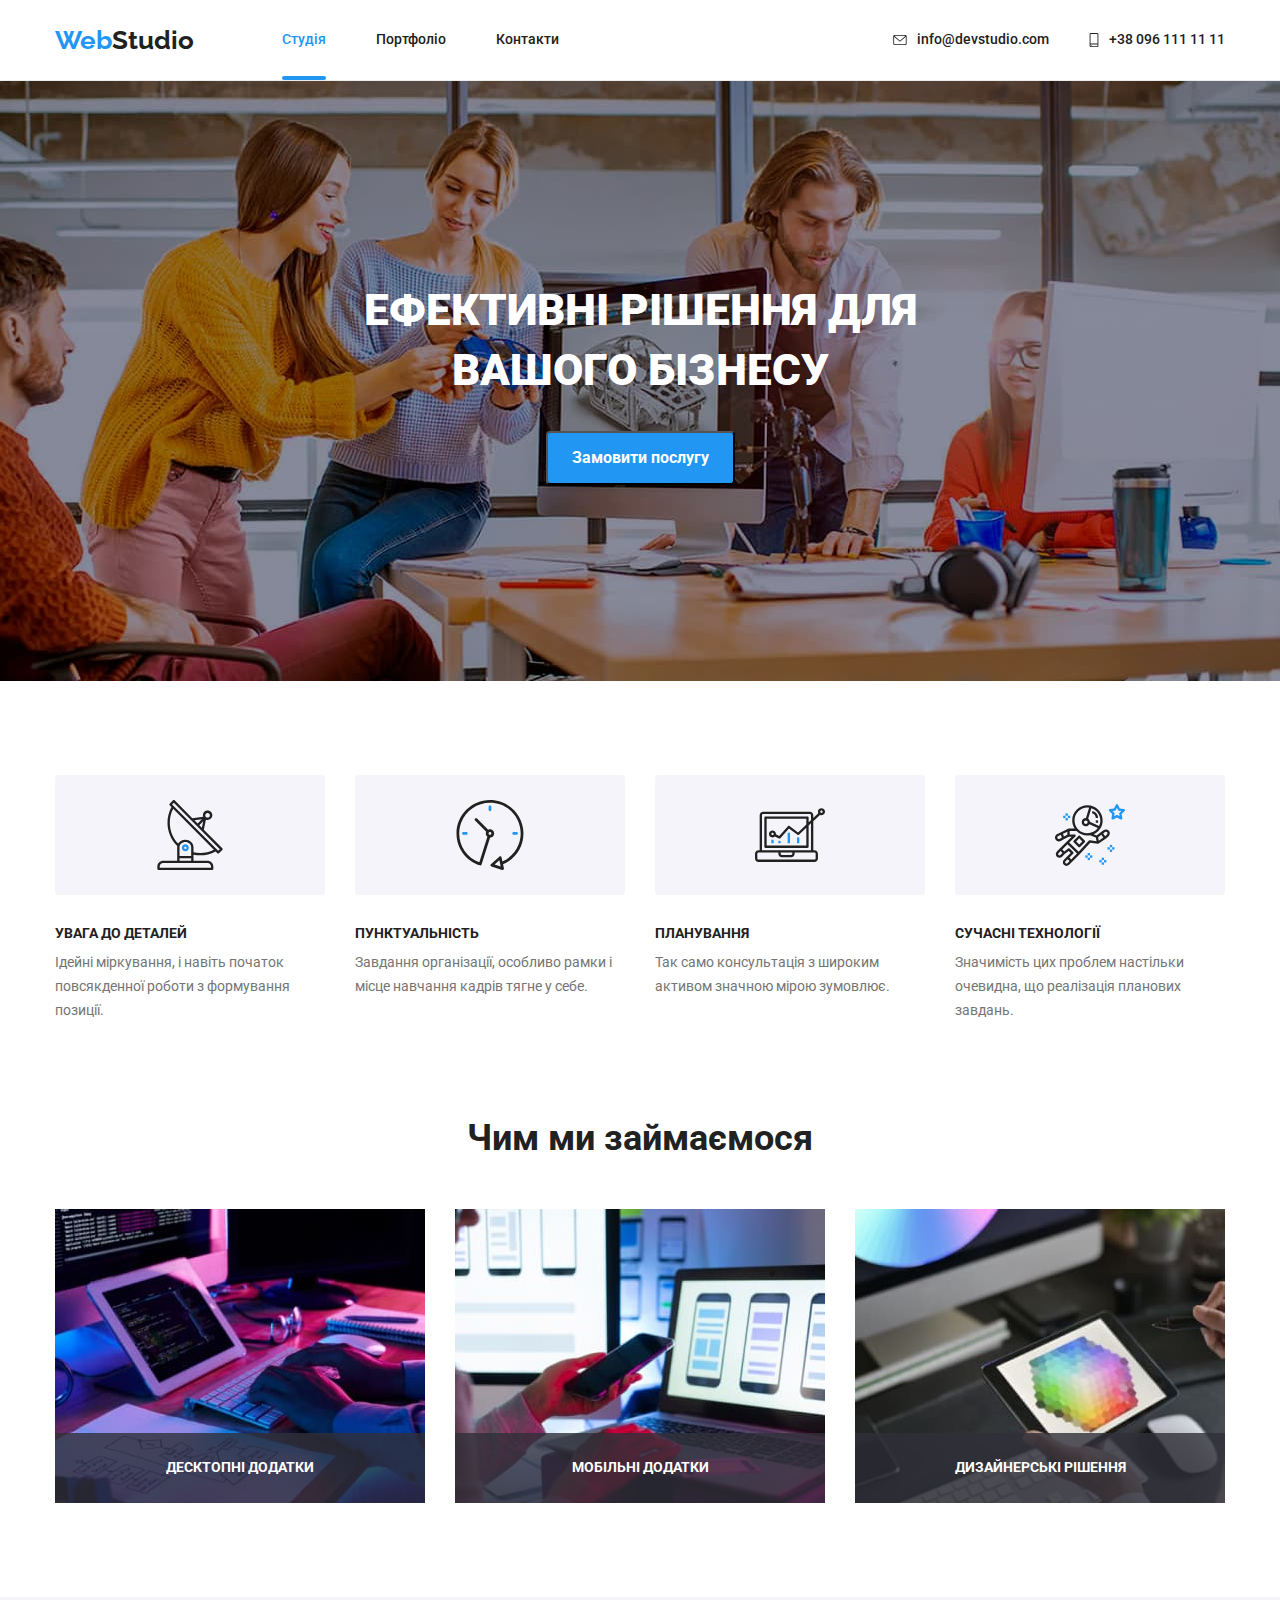
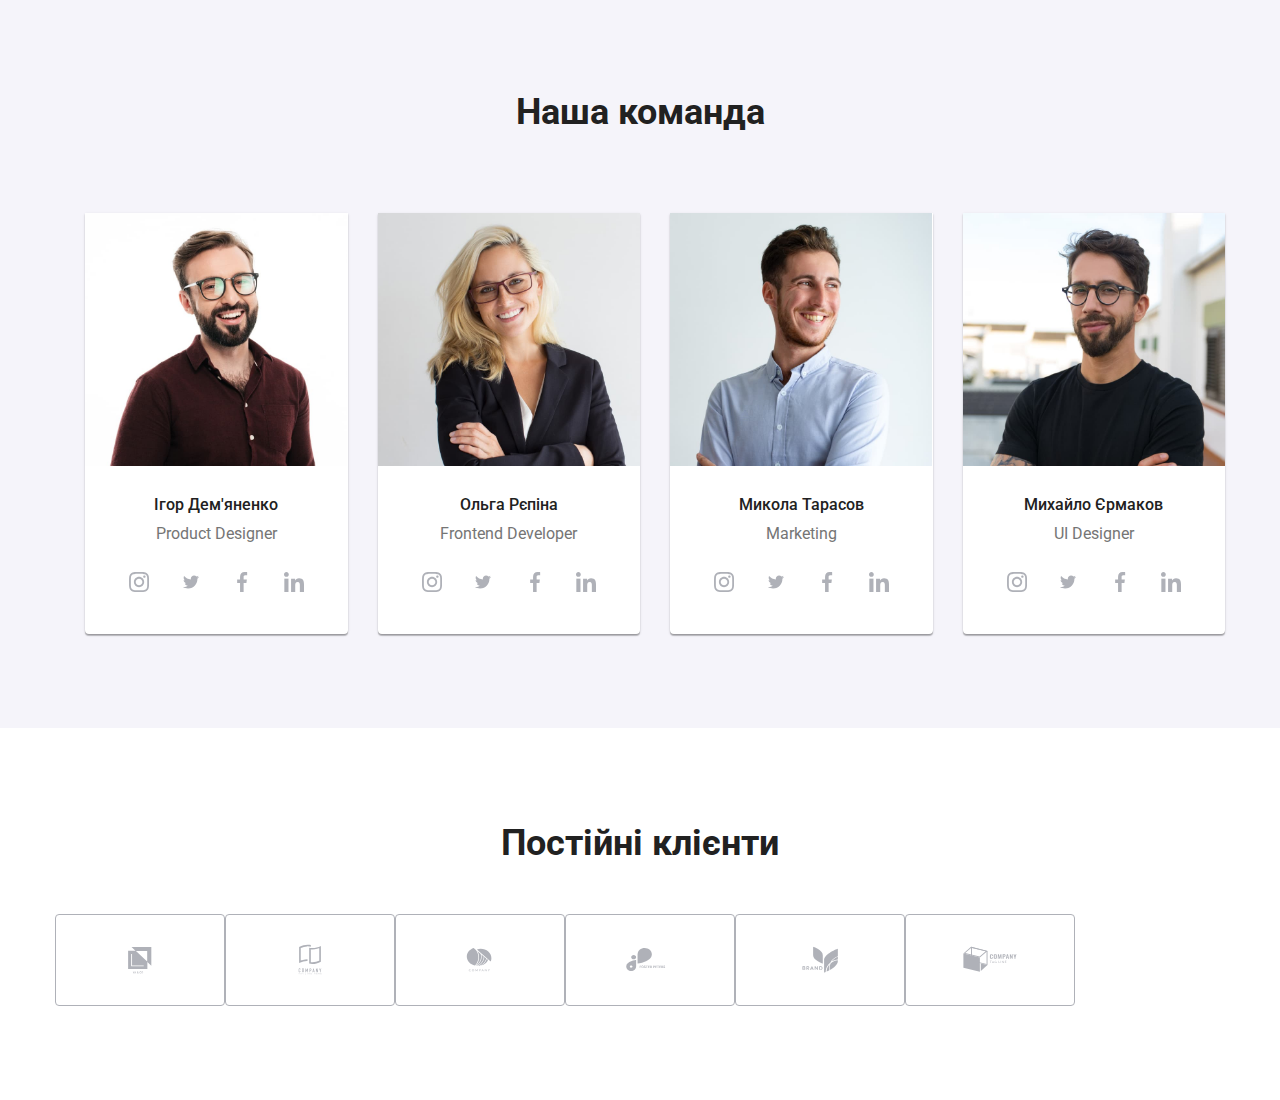
==== commit 01637c8b: "add team section" ====
--- a/index.html
+++ b/index.html
@@ -200,7 +200,7 @@
       </section>
 
       <!-- Зайнятість -->
-      <!-- 
+      
       <section class="examples">
         <div class="container examples-container">
           <h2 class="examples-container__title">Чим ми займаємося</h2>
@@ -227,16 +227,16 @@
           </ul>
         </div>
       </section>
--->
+
       <!-- Команда -->
-      <!--
+      
       <section class="team">
         <div class="container team-container">
           <h2 class="team-container__title">Наша команда</h2>
 
           <ul class="cards">
             <li class="cards__section">
-              <img src="./images/tcard1.jpg" alt="Фото" width="270" />
+              <img src="./images/tcard1.jpg" alt="Фото"/>
               <div class="cards__person-card">
                 <h3 class="cards__person-name">Ігор Дем'яненко</h3>
                 <p class="cards__person-position">Product Designer</p>
@@ -278,7 +278,7 @@
             </li>
 
             <li class="cards__section">
-              <img src="./images/tcard2.jpg" alt="Фото" width="270" />
+              <img src="./images/tcard2.jpg" alt="Фото"/>
               <div class="cards__person-card">
                 <h3 class="cards__person-name">Ольга Рєпіна</h3>
                 <p class="cards__person-position">Frontend Developer</p>
@@ -319,7 +319,7 @@
               </div>
             </li>
             <li class="cards__section">
-              <img src="./images/tcard3.jpg" alt="Фото" width="270" />
+              <img src="./images/tcard3.jpg" alt="Фото"/>
               <div class="cards__person-card">
                 <h3 class="cards__person-name">Микола Тарасов</h3>
                 <p class="cards__person-position">Marketing</p>
@@ -360,7 +360,7 @@
               </div>
             </li>
             <li class="cards__section">
-              <img src="./images/tcard4.jpg" alt="Фото" width="270" />
+              <img src="./images/tcard4.jpg" alt="Фото"/>
               <div class="cards__person-card">
                 <h3 class="cards__person-name">Михайло Єрмаков</h3>
                 <p class="cards__person-position">UI Designer</p>
@@ -403,10 +403,10 @@
           </ul>
         </div>
       </section>
- -->
+ 
 
       <!-- Клієнти -->
-      <!-- 
+     
       <section class="clients">
         <div class="container clients-container">
           <h2 class="clients-container__title">Постійні клієнти</h2>
@@ -462,7 +462,7 @@
           </ul>
         </div>
       </section>
-    --></main>
+    </main>
 
     <!-- Футер -->
     <!-- 
--- a/css/main.min.css
+++ b/css/main.min.css
@@ -1 +1 @@
-:root{--primary-text-color: #212121;--secondary-text-color: #757575;--hero-text-color: #ffffff;--description-text-color: #757575;--accent-color: #2196f3;--background-color: #f5f5f5;--background-section-color: #f5f4fa;--background-hero-footer-color: #2f303a;--fill-icons-color: #afb1b8;--primary-text-family: Roboto, sans-serif;--secondary-text-family: Raleway;--card-set-gap: 30px}.visually-hidden{position:absolute;width:1px;height:1px;margin:-1px;border:0;padding:0;clip:rect(0 0 0 0);overflow:hidden}h1,h2,h3,h4,h5,h6,p,ul{margin:0px;padding:0px}ul{list-style:none}a{text-decoration:none}img{display:block;max-width:100%}body{color:var(--primary-text-color);font-family:var(--primary-text-family)}.container{padding-left:15px;padding-right:15px}@media screen and (min-width: 480px){.container{width:450px;margin-left:auto;margin-right:auto}}@media screen and (min-width: 768px){.container{width:738px}}@media screen and (min-width: 1200px){.container{width:1170px}}.logo{color:var(--primary-text-color);font-family:var(--secondary-text-family);font-weight:700;font-size:24px;line-height:1.17;text-decoration:none}@media screen and (min-width: 1200px){.logo{font-size:26px;line-height:1.19}}.logo__text-accent{color:var(--accent-color)}.footer-logo{color:var(--hero-text-color);margin-right:0px}.mobile-menu{position:absolute;top:0;left:0;width:100vw;height:100vh;overflow:auto;background-color:var(--hero-text-color);opacity:0;visibility:hidden;pointer-events:none;-webkit-transition:opacity 250ms cubic-bezier(0.4, 0, 0.2, 1),visibility 250ms cubic-bezier(0.4, 0, 0.2, 1);transition:opacity 250ms cubic-bezier(0.4, 0, 0.2, 1),visibility 250ms cubic-bezier(0.4, 0, 0.2, 1)}.mobile-menu.is-open{opacity:1;visibility:visible;pointer-events:auto}.mobile-menu__container{position:relative;display:-webkit-box;display:-ms-flexbox;display:flex;-webkit-box-orient:vertical;-webkit-box-direction:normal;-ms-flex-direction:column;flex-direction:column;-webkit-box-pack:justify;-ms-flex-pack:justify;justify-content:space-between;height:100%;padding-top:48px;padding-bottom:48px;padding-left:40px}.mobile-menu-btn{background-color:rgba(0,0,0,0);border:none;top:10px;right:0;padding:0;line-height:0}.mobile-menu__close-btn{position:absolute;top:10px;right:0;background-color:rgba(0,0,0,0);border:none;padding:0;margin-right:15px;line-height:0;width:40px;height:40px}.mobile-menu-btn__icon{fill:var(--primary-text-color)}.mobile-menu__link{font-size:40px;font-weight:500;line-height:1.18;color:var(--primary-text-color)}.mobile-menu__item:not(:last-child){margin-bottom:32px}.mobile-menu__contact-phone{font-weight:500;font-size:34px;line-height:1.18;color:var(--accent-color);margin-bottom:32px}.mobile-menu__contact-mail{font-weight:500;font-size:24px;line-height:1.17;color:var(--description-text-color)}.mobile-menu__contact-item:not(:last-child){margin-bottom:32px}.active{color:var(--accent-color)}.mobile-menu__social-list{display:-webkit-box;display:-ms-flexbox;display:flex;margin-top:64px}.mobile-menu__social-link{font-weight:500;font-size:18px;line-height:22px;color:var(--accent-color)}.mobile-menu__social-item:not(:last-child) .mobile-menu__social-link{padding-right:10px;border-right:1px solid rgba(33,33,33,.2)}.mobile-menu__social-item:not(:first-child) .mobile-menu__social-link{padding-left:10px}.hero-container__btn{color:var(--hero-text-color);background-color:var(--accent-color);font-weight:700;font-size:16px;line-height:1.88;-webkit-box-shadow:0px 4px 4px rgba(0,0,0,.15);box-shadow:0px 4px 4px rgba(0,0,0,.15);border-radius:4px;cursor:pointer;display:block;margin-left:auto;margin-right:auto;padding:10px 24px;-webkit-transition:color 250ms cubic-bezier(0.4, 0, 0.2, 1),background-color 250ms cubic-bezier(0.4, 0, 0.2, 1),-webkit-box-shadow 250ms cubic-bezier(0.4, 0, 0.2, 1);transition:color 250ms cubic-bezier(0.4, 0, 0.2, 1),background-color 250ms cubic-bezier(0.4, 0, 0.2, 1),-webkit-box-shadow 250ms cubic-bezier(0.4, 0, 0.2, 1);transition:color 250ms cubic-bezier(0.4, 0, 0.2, 1),background-color 250ms cubic-bezier(0.4, 0, 0.2, 1),box-shadow 250ms cubic-bezier(0.4, 0, 0.2, 1);transition:color 250ms cubic-bezier(0.4, 0, 0.2, 1),background-color 250ms cubic-bezier(0.4, 0, 0.2, 1),box-shadow 250ms cubic-bezier(0.4, 0, 0.2, 1),-webkit-box-shadow 250ms cubic-bezier(0.4, 0, 0.2, 1)}.social-list{display:-webkit-box;display:-ms-flexbox;display:flex;-webkit-box-pack:justify;-ms-flex-pack:justify;justify-content:space-between}.social-list__link{display:-webkit-box;display:-ms-flexbox;display:flex;-webkit-box-pack:center;-ms-flex-pack:center;justify-content:center;-webkit-box-align:center;-ms-flex-align:center;align-items:center;width:44px;height:44px;border-radius:50%;-webkit-transition:background-color 250ms cubic-bezier(0.4, 0, 0.2, 1);transition:background-color 250ms cubic-bezier(0.4, 0, 0.2, 1)}.social-list__link:hover,.social-list__link:focus{background-color:var(--accent-color)}.social-list__icon{fill:var(--fill-icons-color);-webkit-transition:fill 250ms cubic-bezier(0.4, 0, 0.2, 1);transition:fill 250ms cubic-bezier(0.4, 0, 0.2, 1)}.social-list__link:hover .social-list__icon,.social-list__link:focus .social-list__icon{fill:var(--hero-text-color)}.social-list{display:-webkit-box;display:-ms-flexbox;display:flex;-webkit-box-pack:justify;-ms-flex-pack:justify;justify-content:space-between}.social-list__link{display:-webkit-box;display:-ms-flexbox;display:flex;-webkit-box-pack:center;-ms-flex-pack:center;justify-content:center;-webkit-box-align:center;-ms-flex-align:center;align-items:center;width:44px;height:44px;border-radius:50%;-webkit-transition:background-color 250ms cubic-bezier(0.4, 0, 0.2, 1);transition:background-color 250ms cubic-bezier(0.4, 0, 0.2, 1)}.social-list__link:hover,.social-list__link:focus{background-color:var(--accent-color)}.social-list__icon{fill:var(--fill-icons-color);-webkit-transition:fill 250ms cubic-bezier(0.4, 0, 0.2, 1);transition:fill 250ms cubic-bezier(0.4, 0, 0.2, 1)}.social-list__link:hover .social-list__icon,.social-list__link:focus .social-list__icon{fill:var(--hero-text-color)}.footer-link .social-list__item:not(:last-child){margin-right:10px}.footer-link .social-list__icon{fill:var(--hero-text-color)}.footer-link .social-list__link{background-color:rgba(255,255,255,.1);-webkit-transition:background-color 250ms cubic-bezier(0.4, 0, 0.2, 1);transition:background-color 250ms cubic-bezier(0.4, 0, 0.2, 1)}.footer-link .social-list__link:hover,.footer-link .social-list__link:focus{background-color:var(--accent-color)}.backdrop{position:fixed;top:0;left:0;width:100vw;height:100vh;background-color:rgba(0,0,0,.2);-webkit-transition:opacity 250ms cubic-bezier(0.4, 0, 0.2, 1),visibility 250ms cubic-bezier(0.4, 0, 0.2, 1);transition:opacity 250ms cubic-bezier(0.4, 0, 0.2, 1),visibility 250ms cubic-bezier(0.4, 0, 0.2, 1)}.backdrop.is-hidden{opacity:0;visibility:hidden;pointer-events:none}.modal{position:absolute;top:50%;left:50%;-webkit-transform:translate(-50%, -50%);transform:translate(-50%, -50%);width:528px;height:581px;background-color:var(--hero-text-color);padding:40px;-webkit-box-shadow:0px 1px 3px rgba(0,0,0,.12),0px 1px 1px rgba(0,0,0,.14),0px 2px 1px rgba(0,0,0,.2);box-shadow:0px 1px 3px rgba(0,0,0,.12),0px 1px 1px rgba(0,0,0,.14),0px 2px 1px rgba(0,0,0,.2);border-radius:4px;-webkit-transition:-webkit-transform 250ms cubic-bezier(0.4, 0, 0.2, 1);transition:-webkit-transform 250ms cubic-bezier(0.4, 0, 0.2, 1);transition:transform 250ms cubic-bezier(0.4, 0, 0.2, 1);transition:transform 250ms cubic-bezier(0.4, 0, 0.2, 1), -webkit-transform 250ms cubic-bezier(0.4, 0, 0.2, 1)}.modal__close-btn{position:absolute;top:8px;right:8px;display:-webkit-box;display:-ms-flexbox;display:flex;-webkit-box-pack:center;-ms-flex-pack:center;justify-content:center;-webkit-box-align:center;-ms-flex-align:center;align-items:center;width:30px;height:30px;border-radius:50%;border:1px solid rgba(0,0,0,.1);background:var(--hero-text-color);padding:0px;cursor:pointer}.modal__close-icon{-webkit-transition:fill 250ms cubic-bezier(0.4, 0, 0.2, 1);transition:fill 250ms cubic-bezier(0.4, 0, 0.2, 1)}.modal__close-btn:hover .modal__close-icon,.modal__close-btn:focus .modal__close-icon{fill:var(--accent-color)}.modal__action{margin-bottom:12px;font-weight:700;font-size:20px;line-height:1.15;text-align:center;color:var(--primary-text-color)}.contact-form{width:100%}.contact-form__input{display:block;width:100%;height:40px;padding-left:42px;border:1px solid rgba(33,33,33,.2);border-radius:4px;-webkit-transition:border-color 250ms cubic-bezier(0.4, 0, 0.2, 1);transition:border-color 250ms cubic-bezier(0.4, 0, 0.2, 1)}.contact-form__input:focus{outline:none;border-color:var(--accent-color)}.contact-form__icon{position:absolute;top:50%;left:15px;-webkit-transform:translateY(-50%);transform:translateY(-50%);-webkit-transition:fill 250ms cubic-bezier(0.4, 0, 0.2, 1);transition:fill 250ms cubic-bezier(0.4, 0, 0.2, 1)}.contact-form__input:focus+.contact-form__icon{fill:var(--accent-color)}.contact-form__field{display:block;font-size:12px;line-height:1.17;color:var(--description-text-color)}.contact-form__message{width:100%;height:120px;margin-top:4px;margin-bottom:20px;padding:12px 16px;border:1px solid rgba(33,33,33,.2);border-radius:4px;resize:none;font-size:12px;line-height:1.17;-webkit-transition:border-color 250ms cubic-bezier(0.4, 0, 0.2, 1);transition:border-color 250ms cubic-bezier(0.4, 0, 0.2, 1)}.contact-form__message:focus{outline:none;border-color:var(--accent-color)}.contact-form__message::-webkit-input-placeholder{color:rgba(117,117,117,.5)}.contact-form__message::-moz-placeholder{color:rgba(117,117,117,.5)}.contact-form__message:-ms-input-placeholder{color:rgba(117,117,117,.5)}.contact-form__message::-ms-input-placeholder{color:rgba(117,117,117,.5)}.contact-form__message::placeholder{color:rgba(117,117,117,.5)}.contact-form__input-wrapper{position:relative;display:block;margin-bottom:10px;margin-top:4px}.contact-form__checkbox-label{display:-webkit-box;display:-ms-flexbox;display:flex;-webkit-box-pack:center;-ms-flex-pack:center;justify-content:center;-webkit-box-align:center;-ms-flex-align:center;align-items:center;font-size:14px;color:var(--description-text-color);cursor:pointer}.contact-form__checkbox-label::before{content:"";display:inline-block;width:16px;height:15px;cursor:pointer;margin-right:7px;border:2px solid var(--primary-text-color);border-radius:4px;-webkit-transition:background-image 250ms cubic-bezier(0.4, 0, 0.2, 1);transition:background-image 250ms cubic-bezier(0.4, 0, 0.2, 1)}.contact-form__checkbox:focus+.contact-form__checkbox-label::before{border-color:var(--accent-color);-webkit-transition:border-color 250ms cubic-bezier(0.4, 0, 0.2, 1);transition:border-color 250ms cubic-bezier(0.4, 0, 0.2, 1)}.contact-form__checkbox:checked+.contact-form__checkbox-label::before{background:var(--accent-color);border-radius:2px;background-image:url(../images/check.svg);background-repeat:no-repeat;background-position:center;border-color:var(--accent-color);-webkit-transition:background-image 250ms cubic-bezier(0.4, 0, 0.2, 1);transition:background-image 250ms cubic-bezier(0.4, 0, 0.2, 1)}.contact-form__submit-btn{display:block;margin-left:auto;margin-right:auto;width:200px;height:50px;margin-top:30px;padding:10px 52px;color:var(--hero-text-color);font-weight:700;font-size:16px;line-height:1.88;background:#188ce8;border-radius:4px;border:0;cursor:pointer;-webkit-transition:-webkit-box-shadow 250ms cubic-bezier(0.4, 0, 0.2, 1);transition:-webkit-box-shadow 250ms cubic-bezier(0.4, 0, 0.2, 1);transition:box-shadow 250ms cubic-bezier(0.4, 0, 0.2, 1);transition:box-shadow 250ms cubic-bezier(0.4, 0, 0.2, 1), -webkit-box-shadow 250ms cubic-bezier(0.4, 0, 0.2, 1)}.contact-form__submit-btn:hover,.contact-form__submit-btn:focus{-webkit-box-shadow:0px 4px 4px rgba(0,0,0,.15);box-shadow:0px 4px 4px rgba(0,0,0,.15)}.contact-form__conditions-contract{text-decoration:underline;color:var(--accent-color)}.footer-form{margin-left:auto}.footer-form-wrapper{display:-webkit-box;display:-ms-flexbox;display:flex;-webkit-box-align:center;-ms-flex-align:center;align-items:center}.footer-form-wrapper__input{width:358px;height:50px;padding-left:16px;margin-right:12px;border:1px solid rgba(255,255,255,.3);-webkit-filter:drop-shadow(0px 4px 4px rgba(0, 0, 0, 0.15));filter:drop-shadow(0px 4px 4px rgba(0, 0, 0, 0.15));border-radius:4px;background-color:inherit;color:rgba(255,255,255,.6)}.footer-form-wrapper__btn{display:-webkit-box;display:-ms-flexbox;display:flex;width:200px;height:50px;-webkit-box-pack:center;-ms-flex-pack:center;justify-content:center;-webkit-box-align:center;-ms-flex-align:center;align-items:center;color:var(--hero-text-color);font-weight:700;font-size:16px;line-height:1.88;background:#188ce8;border-radius:4px;border:0;cursor:pointer;-webkit-box-shadow:0px 4px 4px rgba(0,0,0,.15);box-shadow:0px 4px 4px rgba(0,0,0,.15);border-radius:4px}.footer-form-wrapper__icon-send{margin-left:10px}.header-container{display:-webkit-box;display:-ms-flexbox;display:flex;-webkit-box-pack:justify;-ms-flex-pack:justify;justify-content:space-between;-webkit-box-align:center;-ms-flex-align:center;align-items:center;height:60px}@media screen and (min-width: 768px){.header-container{height:80px}}.header{border-bottom-width:1px;border-bottom-style:solid;border-bottom-color:#ececec}@media screen and (max-width: 767px){.navigation{display:none}.contact{display:none}}@media screen and (min-width: 768px){.mobile-menu-btn{display:none}.header-container{display:-webkit-box;display:-ms-flexbox;display:flex;-webkit-box-align:center;-ms-flex-align:center;align-items:center}.navigation{display:-webkit-box;display:-ms-flexbox;display:flex;margin-left:88px}.contact{margin-left:auto}.navigation__item{position:relative;display:-webkit-box;display:-ms-flexbox;display:flex;font-size:14px;font-weight:500;line-height:1.14;text-decoration:none}.navigation__link{display:-webkit-box;display:-ms-flexbox;display:flex;padding-top:32px;padding-bottom:32px;color:var(--primary-text-color);-webkit-transition:color 250ms cubic-bezier(0.4, 0, 0.2, 1);transition:color 250ms cubic-bezier(0.4, 0, 0.2, 1)}.navigation__link:hover,.navigation__link:focus{color:var(--accent-color)}.navigation__item:not(:last-child){margin-right:50px}.contact__item{display:-webkit-box;display:-ms-flexbox;display:flex}.contact__link{display:-webkit-box;display:-ms-flexbox;display:flex;-webkit-box-align:center;-ms-flex-align:center;align-items:center;font-weight:500;color:var(--description-text-color)}.active{color:var(--accent-color)}.active::after{content:"";position:absolute;bottom:0;width:100%;height:4px;border-radius:2px;background-color:var(--accent-color)}.navigation__item:not(:last-child){margin-right:50px}.contact__icon{display:block;fill:currentColor}}@media screen and (max-width: 1199px){.contact{padding-top:21px;padding-bottom:21px}.contact__item:not(:last-child){margin-bottom:10px}.contact__link{font-size:12px;line-height:1.17}.contact__icon{margin-right:8px}}@media screen and (min-width: 1200px){.contact{display:-webkit-box;display:-ms-flexbox;display:flex}.contact__link{display:-webkit-box;display:-ms-flexbox;display:flex;padding-top:32px;padding-bottom:32px;color:var(--primary-text-color);-webkit-transition:color 250ms cubic-bezier(0.4, 0, 0.2, 1);transition:color 250ms cubic-bezier(0.4, 0, 0.2, 1);font-size:14px;line-height:1.14}.contact__link:hover,.contact__link:focus{color:var(--accent-color)}.contact__icon{margin-right:10px}.contact__icon:hover,.contact__icon:focus{fill:var(--accent-color)}.contact__item:not(:last-child){margin-right:40px}}.hero{text-align:center;background-color:#c4c4c4;margin:auto;background-image:-webkit-gradient(linear, left top, left bottom, from(rgba(47, 48, 58, 0.4)), to(rgba(47, 48, 58, 0.4)));background-image:linear-gradient(rgba(47, 48, 58, 0.4), rgba(47, 48, 58, 0.4));background-size:cover;background-repeat:no-repeat;background-position:center}@media screen and (max-width: 1199px){.hero{max-width:767px;height:400px;padding-top:118px;padding-bottom:118px}}@media screen and (max-width: 767px){.hero{max-width:480px;background-image:url("../images/header_mobile@1x.jpg")}}@media screen and (max-width: 767px)and (min-device-pixel-ratio: 2),screen and (max-width: 767px)and (-webkit-min-device-pixel-ratio: 2),screen and (max-width: 767px)and (min-resolution: 192dpi),screen and (max-width: 767px)and (min-resolution: 2dppx){.hero{background-image:url("../images/header_mobile@2x.jpg")}}@media screen and (min-width: 768px){.hero{max-width:768px;background-image:url("../images/header_tablet@1x.jpg")}}@media screen and (min-width: 768px)and (min-device-pixel-ratio: 2),screen and (min-width: 768px)and (-webkit-min-device-pixel-ratio: 2),screen and (min-width: 768px)and (min-resolution: 192dpi),screen and (min-width: 768px)and (min-resolution: 2dppx){.hero{background-image:url("../images/header_tablet@2x.jpg")}}@media screen and (min-width: 1199px){.hero{max-width:1600px;height:600px;padding-top:200px;padding-bottom:200px;background-image:url("../images/header_desktop@1x.jpg")}}@media screen and (min-width: 1199px)and (min-device-pixel-ratio: 2),screen and (min-width: 1199px)and (-webkit-min-device-pixel-ratio: 2),screen and (min-width: 1199px)and (min-resolution: 192dpi),screen and (min-width: 1199px)and (min-resolution: 2dppx){.hero{background-image:url("../images/header_desktop@2x.jpg")}}.hero-container__title{color:var(--hero-text-color);font-weight:900;text-transform:uppercase;margin-left:auto;margin-right:auto;margin-bottom:30px}@media screen and (max-width: 1199px){.hero-container__title{font-size:26px;line-height:1.62;width:360px}}@media screen and (min-width: 1200px){.hero-container__title{font-size:44px;line-height:1.36;width:696px}}@media screen and (max-width: 1199px){.feature{padding-top:60px}}@media screen and (min-width: 1200px){.feature{padding-top:94px}}@media screen and (max-width: 767px){.features{display:block}}@media screen and (min-width: 768px){.features{display:-webkit-box;display:-ms-flexbox;display:flex}}.features__title{font-weight:700;font-size:14px;line-height:1.17;text-align:center;margin-bottom:10px}.features__description{color:var(--description-text-color);font-size:14px;line-height:1.71}@media screen and (max-width: 767px){.features__section:not(:last-child){margin-bottom:30px}}@media screen and (min-width: 768px){.features__section:nth-child(odd){margin-right:30px}}.features__picture{display:-webkit-box;display:-ms-flexbox;display:flex;height:120px;background:var(--background-section-color);border-radius:4px;-webkit-box-pack:center;-ms-flex-pack:center;justify-content:center;-webkit-box-align:center;-ms-flex-align:center;align-items:center;margin-bottom:30px}@media screen and (max-width: 768px){.features__picture{width:354px}}.business{display:-webkit-box;display:-ms-flexbox;display:flex}.business__section{position:relative}.business__section:not(:last-child){margin-right:30px}.examples{padding-bottom:94px}.examples-container__title{font-weight:700;font-size:36px;line-height:1.17;text-align:center;margin-bottom:50px}.business__overlay{position:absolute;display:-webkit-box;display:-ms-flexbox;display:flex;bottom:0;width:100%;height:70px;background:rgba(47,48,58,.8);font-weight:700;font-size:14px;line-height:1.14;-webkit-box-align:center;-ms-flex-align:center;align-items:center;-webkit-box-pack:center;-ms-flex-pack:center;justify-content:center;text-transform:uppercase;color:var(--hero-text-color)}.team{background-color:var(--background-section-color);padding-top:94px;padding-bottom:94px}.team-container__title{font-weight:700;font-size:36px;line-height:1.17;text-align:center;margin-bottom:50px}.cards{display:-webkit-box;display:-ms-flexbox;display:flex;margin-left:calc(-1*var(--card-set-gap));margin-top:calc(-1*var(--card-set-gap))}.cards__section{-ms-flex-preferred-size:calc(25% - var(--card-set-gap));flex-basis:calc(25% - var(--card-set-gap));margin-left:var(--card-set-gap);margin-top:var(--card-set-gap);background-color:var(--hero-text-color);border-radius:0px 0px 4px 4px;-webkit-box-shadow:0px 1px 3px rgba(0,0,0,.12),0px 1px 1px rgba(0,0,0,.14),0px 2px 1px rgba(0,0,0,.2);box-shadow:0px 1px 3px rgba(0,0,0,.12),0px 1px 1px rgba(0,0,0,.14),0px 2px 1px rgba(0,0,0,.2)}.cards__person-card{padding:30px 32px}.cards__person-name{font-weight:500;font-size:16px;line-height:1.17;text-align:center;margin-bottom:10px}.cards__person-position{color:var(--description-text-color);font-weight:400;font-size:16px;line-height:1.17;text-align:center;margin-bottom:16px}.clients{padding-top:94px;padding-bottom:94px}.clients-container__title{font-weight:700;font-size:36px;line-height:1.17;text-align:center;margin-bottom:50px}.clients-list{display:-webkit-box;display:-ms-flexbox;display:flex}.clients-list__item{width:170px;height:92}.clients-list__item:not(:last-child){margin-right:30px}.clients-list__link{display:-webkit-box;display:-ms-flexbox;display:flex;-webkit-box-pack:center;-ms-flex-pack:center;justify-content:center;-webkit-box-align:center;-ms-flex-align:center;align-items:center;width:170px;height:92px;border:1px solid var(--fill-icons-color);border-radius:4px;-webkit-transition:border 250ms cubic-bezier(0.4, 0, 0.2, 1);transition:border 250ms cubic-bezier(0.4, 0, 0.2, 1)}.clients-list__link:hover,.clients-list__link:focus{border:1px solid var(--accent-color);border-radius:4px}.clients-list__icon{fill:var(--fill-icons-color);-webkit-transition:fill 250ms cubic-bezier(0.4, 0, 0.2, 1);transition:fill 250ms cubic-bezier(0.4, 0, 0.2, 1)}.clients-list__link:hover .clients-list__icon,.clients-list__link:focus .clients-list__icon{fill:var(--accent-color)}.footer{background-color:var(--background-hero-footer-color);padding-top:60px;padding-bottom:60px}.home{color:var(--hero-text-color);font-style:normal;font-size:14px;line-height:1.71;letter-spacing:.03em;display:block;margin-top:28px;width:231px}.home__contact{color:rgba(255,255,255,.6);display:block}.footmail{margin-top:12px;margin-bottom:12px}.footer-container{display:-webkit-box;display:-ms-flexbox;display:flex;-webkit-box-align:baseline;-ms-flex-align:baseline;align-items:baseline}.footer-container__address{margin-right:70px}.footer-link__title,.footer-form__title{color:var(--hero-text-color);font-weight:700;font-size:14px;text-transform:uppercase;line-height:1.14;margin-bottom:20px}.filter{display:-webkit-box;display:-ms-flexbox;display:flex;margin-bottom:50px;-webkit-box-pack:center;-ms-flex-pack:center;justify-content:center}.filter__item:not(:last-child){margin-right:8px}.filter__button{cursor:pointer;color:var(--primary-text-color);background-color:var(--background-section-color);font-size:16px;font-weight:500;line-height:1.63;border-radius:4px;border-width:0;padding:6px 22px;-webkit-transition:color 250ms cubic-bezier(0.4, 0, 0.2, 1),background-color 250ms cubic-bezier(0.4, 0, 0.2, 1),-webkit-box-shadow 250ms cubic-bezier(0.4, 0, 0.2, 1);transition:color 250ms cubic-bezier(0.4, 0, 0.2, 1),background-color 250ms cubic-bezier(0.4, 0, 0.2, 1),-webkit-box-shadow 250ms cubic-bezier(0.4, 0, 0.2, 1);transition:color 250ms cubic-bezier(0.4, 0, 0.2, 1),background-color 250ms cubic-bezier(0.4, 0, 0.2, 1),box-shadow 250ms cubic-bezier(0.4, 0, 0.2, 1);transition:color 250ms cubic-bezier(0.4, 0, 0.2, 1),background-color 250ms cubic-bezier(0.4, 0, 0.2, 1),box-shadow 250ms cubic-bezier(0.4, 0, 0.2, 1),-webkit-box-shadow 250ms cubic-bezier(0.4, 0, 0.2, 1)}.filter__button:hover,.filter__button:focus{color:var(--hero-text-color);background-color:var(--accent-color);-webkit-box-shadow:0px 3px 1px rgba(0,0,0,.1),0px 1px 2px rgba(0,0,0,.08),0px 2px 2px rgba(0,0,0,.12);box-shadow:0px 3px 1px rgba(0,0,0,.1),0px 1px 2px rgba(0,0,0,.08),0px 2px 2px rgba(0,0,0,.12)}.portfolio{padding-top:94px;padding-bottom:94px}.card-set{display:-webkit-box;display:-ms-flexbox;display:flex;-ms-flex-wrap:wrap;flex-wrap:wrap;margin-left:calc(-1*var(--card-set-gap));margin-top:calc(-1*var(--card-set-gap))}.card-set__item{-ms-flex-preferred-size:calc(33.3333333333% - var(--card-set-gap));flex-basis:calc(33.3333333333% - var(--card-set-gap));margin-left:var(--card-set-gap);margin-top:var(--card-set-gap)}.card-content__title{color:var(--primary-text-color);font-size:18px;font-weight:700;line-height:2}.card-content__description{color:var(--secondary-text-color);font-size:16px;font-weight:400;line-height:1.88;margin-top:4px}.card-content{padding:20px 24px 20px 24px;border-left:1px solid #eee;border-right:1px solid #eee;border-bottom:1px solid #eee}.card-set__link{display:block;-webkit-transition:-webkit-box-shadow 250ms cubic-bezier(0.4, 0, 0.2, 1);transition:-webkit-box-shadow 250ms cubic-bezier(0.4, 0, 0.2, 1);transition:box-shadow 250ms cubic-bezier(0.4, 0, 0.2, 1);transition:box-shadow 250ms cubic-bezier(0.4, 0, 0.2, 1), -webkit-box-shadow 250ms cubic-bezier(0.4, 0, 0.2, 1)}.card-set__link:hover,.card-set__link:focus{-webkit-box-shadow:0px 1px 1px rgba(0,0,0,.12),0px 4px 4px rgba(0,0,0,.06),1px 4px 6px rgba(0,0,0,.16);box-shadow:0px 1px 1px rgba(0,0,0,.12),0px 4px 4px rgba(0,0,0,.06),1px 4px 6px rgba(0,0,0,.16)}.card-set__img{position:relative;overflow:hidden}.card-set__overlay{position:absolute;top:0;width:100%;height:100%;background:rgba(33,150,243,.9);font-weight:400;font-size:18px;line-height:1.6;padding:63px 24px;color:var(--hero-text-color);opacity:0;-webkit-transform:translateY(100%);transform:translateY(100%);-webkit-transition:opacity 250ms cubic-bezier(0.4, 0, 0.2, 1),-webkit-transform 250ms cubic-bezier(0.4, 0, 0.2, 1);transition:opacity 250ms cubic-bezier(0.4, 0, 0.2, 1),-webkit-transform 250ms cubic-bezier(0.4, 0, 0.2, 1);transition:transform 250ms cubic-bezier(0.4, 0, 0.2, 1),opacity 250ms cubic-bezier(0.4, 0, 0.2, 1);transition:transform 250ms cubic-bezier(0.4, 0, 0.2, 1),opacity 250ms cubic-bezier(0.4, 0, 0.2, 1),-webkit-transform 250ms cubic-bezier(0.4, 0, 0.2, 1)}.card-set__item:hover .card-set__overlay,.card-set__item:focus .card-set__overlay{-webkit-transform:translateY(0);transform:translateY(0);opacity:1}/*# sourceMappingURL=main.min.css.map */+:root{--primary-text-color: #212121;--secondary-text-color: #757575;--hero-text-color: #ffffff;--description-text-color: #757575;--accent-color: #2196f3;--background-color: #f5f5f5;--background-section-color: #f5f4fa;--background-hero-footer-color: #2f303a;--fill-icons-color: #afb1b8;--primary-text-family: Roboto, sans-serif;--secondary-text-family: Raleway;--card-set-gap: 30px}.visually-hidden{position:absolute;width:1px;height:1px;margin:-1px;border:0;padding:0;clip:rect(0 0 0 0);overflow:hidden}h1,h2,h3,h4,h5,h6,p,ul{margin:0px;padding:0px}ul{list-style:none}a{text-decoration:none}img{display:block;max-width:100%}body{color:var(--primary-text-color);font-family:var(--primary-text-family)}.container{padding-left:15px;padding-right:15px}@media screen and (min-width: 480px){.container{width:480px;margin-left:auto;margin-right:auto}}@media screen and (min-width: 768px){.container{width:768px}}@media screen and (min-width: 1200px){.container{width:1200px}}.logo{color:var(--primary-text-color);font-family:var(--secondary-text-family);font-weight:700;font-size:24px;line-height:1.17;text-decoration:none}@media screen and (min-width: 1200px){.logo{font-size:26px;line-height:1.19}}.logo__text-accent{color:var(--accent-color)}.footer-logo{color:var(--hero-text-color);margin-right:0px}.mobile-menu{position:absolute;top:0;left:0;width:100vw;height:100vh;overflow:auto;background-color:var(--hero-text-color);opacity:0;visibility:hidden;pointer-events:none;-webkit-transition:opacity 250ms cubic-bezier(0.4, 0, 0.2, 1),visibility 250ms cubic-bezier(0.4, 0, 0.2, 1);transition:opacity 250ms cubic-bezier(0.4, 0, 0.2, 1),visibility 250ms cubic-bezier(0.4, 0, 0.2, 1)}.mobile-menu.is-open{opacity:1;visibility:visible;pointer-events:auto}.mobile-menu__container{position:relative;display:-webkit-box;display:-ms-flexbox;display:flex;-webkit-box-orient:vertical;-webkit-box-direction:normal;-ms-flex-direction:column;flex-direction:column;-webkit-box-pack:justify;-ms-flex-pack:justify;justify-content:space-between;height:100%;padding-top:48px;padding-bottom:48px;padding-left:40px}.mobile-menu-btn{background-color:rgba(0,0,0,0);border:none;top:10px;right:0;padding:0;line-height:0}.mobile-menu__close-btn{position:absolute;top:10px;right:0;background-color:rgba(0,0,0,0);border:none;padding:0;margin-right:15px;line-height:0;width:40px;height:40px}.mobile-menu-btn__icon{fill:var(--primary-text-color)}.mobile-menu__link{font-size:40px;font-weight:500;line-height:1.18;color:var(--primary-text-color)}.mobile-menu__item:not(:last-child){margin-bottom:32px}.mobile-menu__contact-phone{font-weight:500;font-size:34px;line-height:1.18;color:var(--accent-color);margin-bottom:32px}.mobile-menu__contact-mail{font-weight:500;font-size:24px;line-height:1.17;color:var(--description-text-color)}.mobile-menu__contact-item:not(:last-child){margin-bottom:32px}.active{color:var(--accent-color)}.mobile-menu__social-list{display:-webkit-box;display:-ms-flexbox;display:flex;margin-top:64px}.mobile-menu__social-link{font-weight:500;font-size:18px;line-height:22px;color:var(--accent-color)}.mobile-menu__social-item:not(:last-child) .mobile-menu__social-link{padding-right:10px;border-right:1px solid rgba(33,33,33,.2)}.mobile-menu__social-item:not(:first-child) .mobile-menu__social-link{padding-left:10px}.hero-container__btn{color:var(--hero-text-color);background-color:var(--accent-color);font-weight:700;font-size:16px;line-height:1.88;-webkit-box-shadow:0px 4px 4px rgba(0,0,0,.15);box-shadow:0px 4px 4px rgba(0,0,0,.15);border-radius:4px;cursor:pointer;display:block;margin-left:auto;margin-right:auto;padding:10px 24px;-webkit-transition:color 250ms cubic-bezier(0.4, 0, 0.2, 1),background-color 250ms cubic-bezier(0.4, 0, 0.2, 1),-webkit-box-shadow 250ms cubic-bezier(0.4, 0, 0.2, 1);transition:color 250ms cubic-bezier(0.4, 0, 0.2, 1),background-color 250ms cubic-bezier(0.4, 0, 0.2, 1),-webkit-box-shadow 250ms cubic-bezier(0.4, 0, 0.2, 1);transition:color 250ms cubic-bezier(0.4, 0, 0.2, 1),background-color 250ms cubic-bezier(0.4, 0, 0.2, 1),box-shadow 250ms cubic-bezier(0.4, 0, 0.2, 1);transition:color 250ms cubic-bezier(0.4, 0, 0.2, 1),background-color 250ms cubic-bezier(0.4, 0, 0.2, 1),box-shadow 250ms cubic-bezier(0.4, 0, 0.2, 1),-webkit-box-shadow 250ms cubic-bezier(0.4, 0, 0.2, 1)}.social-list{display:-webkit-box;display:-ms-flexbox;display:flex;-webkit-box-pack:justify;-ms-flex-pack:justify;justify-content:space-between}.social-list__link{display:-webkit-box;display:-ms-flexbox;display:flex;-webkit-box-pack:center;-ms-flex-pack:center;justify-content:center;-webkit-box-align:center;-ms-flex-align:center;align-items:center;width:44px;height:44px;border-radius:50%;-webkit-transition:background-color 250ms cubic-bezier(0.4, 0, 0.2, 1);transition:background-color 250ms cubic-bezier(0.4, 0, 0.2, 1)}.social-list__link:hover,.social-list__link:focus{background-color:var(--accent-color)}.social-list__icon{fill:var(--fill-icons-color);-webkit-transition:fill 250ms cubic-bezier(0.4, 0, 0.2, 1);transition:fill 250ms cubic-bezier(0.4, 0, 0.2, 1)}.social-list__link:hover .social-list__icon,.social-list__link:focus .social-list__icon{fill:var(--hero-text-color)}.social-list{display:-webkit-box;display:-ms-flexbox;display:flex;-webkit-box-pack:justify;-ms-flex-pack:justify;justify-content:space-between}.social-list__link{display:-webkit-box;display:-ms-flexbox;display:flex;-webkit-box-pack:center;-ms-flex-pack:center;justify-content:center;-webkit-box-align:center;-ms-flex-align:center;align-items:center;width:44px;height:44px;border-radius:50%;-webkit-transition:background-color 250ms cubic-bezier(0.4, 0, 0.2, 1);transition:background-color 250ms cubic-bezier(0.4, 0, 0.2, 1)}.social-list__link:hover,.social-list__link:focus{background-color:var(--accent-color)}.social-list__icon{fill:var(--fill-icons-color);-webkit-transition:fill 250ms cubic-bezier(0.4, 0, 0.2, 1);transition:fill 250ms cubic-bezier(0.4, 0, 0.2, 1)}.social-list__link:hover .social-list__icon,.social-list__link:focus .social-list__icon{fill:var(--hero-text-color)}.footer-link .social-list__item:not(:last-child){margin-right:10px}.footer-link .social-list__icon{fill:var(--hero-text-color)}.footer-link .social-list__link{background-color:rgba(255,255,255,.1);-webkit-transition:background-color 250ms cubic-bezier(0.4, 0, 0.2, 1);transition:background-color 250ms cubic-bezier(0.4, 0, 0.2, 1)}.footer-link .social-list__link:hover,.footer-link .social-list__link:focus{background-color:var(--accent-color)}.backdrop{position:fixed;top:0;left:0;width:100vw;height:100vh;background-color:rgba(0,0,0,.2);-webkit-transition:opacity 250ms cubic-bezier(0.4, 0, 0.2, 1),visibility 250ms cubic-bezier(0.4, 0, 0.2, 1);transition:opacity 250ms cubic-bezier(0.4, 0, 0.2, 1),visibility 250ms cubic-bezier(0.4, 0, 0.2, 1)}.backdrop.is-hidden{opacity:0;visibility:hidden;pointer-events:none}.modal{position:absolute;top:50%;left:50%;-webkit-transform:translate(-50%, -50%);transform:translate(-50%, -50%);width:528px;height:581px;background-color:var(--hero-text-color);padding:40px;-webkit-box-shadow:0px 1px 3px rgba(0,0,0,.12),0px 1px 1px rgba(0,0,0,.14),0px 2px 1px rgba(0,0,0,.2);box-shadow:0px 1px 3px rgba(0,0,0,.12),0px 1px 1px rgba(0,0,0,.14),0px 2px 1px rgba(0,0,0,.2);border-radius:4px;-webkit-transition:-webkit-transform 250ms cubic-bezier(0.4, 0, 0.2, 1);transition:-webkit-transform 250ms cubic-bezier(0.4, 0, 0.2, 1);transition:transform 250ms cubic-bezier(0.4, 0, 0.2, 1);transition:transform 250ms cubic-bezier(0.4, 0, 0.2, 1), -webkit-transform 250ms cubic-bezier(0.4, 0, 0.2, 1)}.modal__close-btn{position:absolute;top:8px;right:8px;display:-webkit-box;display:-ms-flexbox;display:flex;-webkit-box-pack:center;-ms-flex-pack:center;justify-content:center;-webkit-box-align:center;-ms-flex-align:center;align-items:center;width:30px;height:30px;border-radius:50%;border:1px solid rgba(0,0,0,.1);background:var(--hero-text-color);padding:0px;cursor:pointer}.modal__close-icon{-webkit-transition:fill 250ms cubic-bezier(0.4, 0, 0.2, 1);transition:fill 250ms cubic-bezier(0.4, 0, 0.2, 1)}.modal__close-btn:hover .modal__close-icon,.modal__close-btn:focus .modal__close-icon{fill:var(--accent-color)}.modal__action{margin-bottom:12px;font-weight:700;font-size:20px;line-height:1.15;text-align:center;color:var(--primary-text-color)}.contact-form{width:100%}.contact-form__input{display:block;width:100%;height:40px;padding-left:42px;border:1px solid rgba(33,33,33,.2);border-radius:4px;-webkit-transition:border-color 250ms cubic-bezier(0.4, 0, 0.2, 1);transition:border-color 250ms cubic-bezier(0.4, 0, 0.2, 1)}.contact-form__input:focus{outline:none;border-color:var(--accent-color)}.contact-form__icon{position:absolute;top:50%;left:15px;-webkit-transform:translateY(-50%);transform:translateY(-50%);-webkit-transition:fill 250ms cubic-bezier(0.4, 0, 0.2, 1);transition:fill 250ms cubic-bezier(0.4, 0, 0.2, 1)}.contact-form__input:focus+.contact-form__icon{fill:var(--accent-color)}.contact-form__field{display:block;font-size:12px;line-height:1.17;color:var(--description-text-color)}.contact-form__message{width:100%;height:120px;margin-top:4px;margin-bottom:20px;padding:12px 16px;border:1px solid rgba(33,33,33,.2);border-radius:4px;resize:none;font-size:12px;line-height:1.17;-webkit-transition:border-color 250ms cubic-bezier(0.4, 0, 0.2, 1);transition:border-color 250ms cubic-bezier(0.4, 0, 0.2, 1)}.contact-form__message:focus{outline:none;border-color:var(--accent-color)}.contact-form__message::-webkit-input-placeholder{color:rgba(117,117,117,.5)}.contact-form__message::-moz-placeholder{color:rgba(117,117,117,.5)}.contact-form__message:-ms-input-placeholder{color:rgba(117,117,117,.5)}.contact-form__message::-ms-input-placeholder{color:rgba(117,117,117,.5)}.contact-form__message::placeholder{color:rgba(117,117,117,.5)}.contact-form__input-wrapper{position:relative;display:block;margin-bottom:10px;margin-top:4px}.contact-form__checkbox-label{display:-webkit-box;display:-ms-flexbox;display:flex;-webkit-box-pack:center;-ms-flex-pack:center;justify-content:center;-webkit-box-align:center;-ms-flex-align:center;align-items:center;font-size:14px;color:var(--description-text-color);cursor:pointer}.contact-form__checkbox-label::before{content:"";display:inline-block;width:16px;height:15px;cursor:pointer;margin-right:7px;border:2px solid var(--primary-text-color);border-radius:4px;-webkit-transition:background-image 250ms cubic-bezier(0.4, 0, 0.2, 1);transition:background-image 250ms cubic-bezier(0.4, 0, 0.2, 1)}.contact-form__checkbox:focus+.contact-form__checkbox-label::before{border-color:var(--accent-color);-webkit-transition:border-color 250ms cubic-bezier(0.4, 0, 0.2, 1);transition:border-color 250ms cubic-bezier(0.4, 0, 0.2, 1)}.contact-form__checkbox:checked+.contact-form__checkbox-label::before{background:var(--accent-color);border-radius:2px;background-image:url(../images/check.svg);background-repeat:no-repeat;background-position:center;border-color:var(--accent-color);-webkit-transition:background-image 250ms cubic-bezier(0.4, 0, 0.2, 1);transition:background-image 250ms cubic-bezier(0.4, 0, 0.2, 1)}.contact-form__submit-btn{display:block;margin-left:auto;margin-right:auto;width:200px;height:50px;margin-top:30px;padding:10px 52px;color:var(--hero-text-color);font-weight:700;font-size:16px;line-height:1.88;background:#188ce8;border-radius:4px;border:0;cursor:pointer;-webkit-transition:-webkit-box-shadow 250ms cubic-bezier(0.4, 0, 0.2, 1);transition:-webkit-box-shadow 250ms cubic-bezier(0.4, 0, 0.2, 1);transition:box-shadow 250ms cubic-bezier(0.4, 0, 0.2, 1);transition:box-shadow 250ms cubic-bezier(0.4, 0, 0.2, 1), -webkit-box-shadow 250ms cubic-bezier(0.4, 0, 0.2, 1)}.contact-form__submit-btn:hover,.contact-form__submit-btn:focus{-webkit-box-shadow:0px 4px 4px rgba(0,0,0,.15);box-shadow:0px 4px 4px rgba(0,0,0,.15)}.contact-form__conditions-contract{text-decoration:underline;color:var(--accent-color)}.footer-form{margin-left:auto}.footer-form-wrapper{display:-webkit-box;display:-ms-flexbox;display:flex;-webkit-box-align:center;-ms-flex-align:center;align-items:center}.footer-form-wrapper__input{width:358px;height:50px;padding-left:16px;margin-right:12px;border:1px solid rgba(255,255,255,.3);-webkit-filter:drop-shadow(0px 4px 4px rgba(0, 0, 0, 0.15));filter:drop-shadow(0px 4px 4px rgba(0, 0, 0, 0.15));border-radius:4px;background-color:inherit;color:rgba(255,255,255,.6)}.footer-form-wrapper__btn{display:-webkit-box;display:-ms-flexbox;display:flex;width:200px;height:50px;-webkit-box-pack:center;-ms-flex-pack:center;justify-content:center;-webkit-box-align:center;-ms-flex-align:center;align-items:center;color:var(--hero-text-color);font-weight:700;font-size:16px;line-height:1.88;background:#188ce8;border-radius:4px;border:0;cursor:pointer;-webkit-box-shadow:0px 4px 4px rgba(0,0,0,.15);box-shadow:0px 4px 4px rgba(0,0,0,.15);border-radius:4px}.footer-form-wrapper__icon-send{margin-left:10px}.header-container{display:-webkit-box;display:-ms-flexbox;display:flex;-webkit-box-pack:justify;-ms-flex-pack:justify;justify-content:space-between;-webkit-box-align:center;-ms-flex-align:center;align-items:center;height:60px}@media screen and (min-width: 768px){.header-container{height:80px}}.header{border-bottom-width:1px;border-bottom-style:solid;border-bottom-color:#ececec}@media screen and (max-width: 767px){.navigation{display:none}.contact{display:none}}@media screen and (min-width: 768px){.mobile-menu-btn{display:none}.header-container{display:-webkit-box;display:-ms-flexbox;display:flex;-webkit-box-align:center;-ms-flex-align:center;align-items:center}.navigation{display:-webkit-box;display:-ms-flexbox;display:flex;margin-left:88px}.contact{margin-left:auto}.navigation__item{position:relative;display:-webkit-box;display:-ms-flexbox;display:flex;font-size:14px;font-weight:500;line-height:1.14;text-decoration:none}.navigation__link{display:-webkit-box;display:-ms-flexbox;display:flex;padding-top:32px;padding-bottom:32px;color:var(--primary-text-color);-webkit-transition:color 250ms cubic-bezier(0.4, 0, 0.2, 1);transition:color 250ms cubic-bezier(0.4, 0, 0.2, 1)}.navigation__link:hover,.navigation__link:focus{color:var(--accent-color)}.navigation__item:not(:last-child){margin-right:50px}.contact__item{display:-webkit-box;display:-ms-flexbox;display:flex}.contact__link{display:-webkit-box;display:-ms-flexbox;display:flex;-webkit-box-align:center;-ms-flex-align:center;align-items:center;font-weight:500;color:var(--description-text-color)}.active{color:var(--accent-color)}.active::after{content:"";position:absolute;bottom:0;width:100%;height:4px;border-radius:2px;background-color:var(--accent-color)}.navigation__item:not(:last-child){margin-right:50px}.contact__icon{display:block;fill:currentColor}}@media screen and (max-width: 1199px){.contact{padding-top:21px;padding-bottom:21px}.contact__item:not(:last-child){margin-bottom:10px}.contact__link{font-size:12px;line-height:1.17}.contact__icon{margin-right:8px}}@media screen and (min-width: 1200px){.contact{display:-webkit-box;display:-ms-flexbox;display:flex}.contact__link{display:-webkit-box;display:-ms-flexbox;display:flex;padding-top:32px;padding-bottom:32px;color:var(--primary-text-color);-webkit-transition:color 250ms cubic-bezier(0.4, 0, 0.2, 1);transition:color 250ms cubic-bezier(0.4, 0, 0.2, 1);font-size:14px;line-height:1.14}.contact__link:hover,.contact__link:focus{color:var(--accent-color)}.contact__icon{margin-right:10px}.contact__icon:hover,.contact__icon:focus{fill:var(--accent-color)}.contact__item:not(:last-child){margin-right:40px}}.hero{text-align:center;background-color:#c4c4c4;margin:auto;background-image:-webkit-gradient(linear, left top, left bottom, from(rgba(47, 48, 58, 0.4)), to(rgba(47, 48, 58, 0.4)));background-image:linear-gradient(rgba(47, 48, 58, 0.4), rgba(47, 48, 58, 0.4));background-size:cover;background-repeat:no-repeat;background-position:center}@media screen and (max-width: 1199px){.hero{max-width:767px;height:400px;padding-top:118px;padding-bottom:118px}}@media screen and (max-width: 767px){.hero{max-width:480px;background-image:url("../images/header_mobile@1x.jpg")}}@media screen and (max-width: 767px)and (min-device-pixel-ratio: 2),screen and (max-width: 767px)and (-webkit-min-device-pixel-ratio: 2),screen and (max-width: 767px)and (min-resolution: 192dpi),screen and (max-width: 767px)and (min-resolution: 2dppx){.hero{background-image:url("../images/header_mobile@2x.jpg")}}@media screen and (min-width: 768px){.hero{max-width:768px;background-image:url("../images/header_tablet@1x.jpg")}}@media screen and (min-width: 768px)and (min-device-pixel-ratio: 2),screen and (min-width: 768px)and (-webkit-min-device-pixel-ratio: 2),screen and (min-width: 768px)and (min-resolution: 192dpi),screen and (min-width: 768px)and (min-resolution: 2dppx){.hero{background-image:url("../images/header_tablet@2x.jpg")}}@media screen and (min-width: 1199px){.hero{max-width:1600px;height:600px;padding-top:200px;padding-bottom:200px;background-image:url("../images/header_desktop@1x.jpg")}}@media screen and (min-width: 1199px)and (min-device-pixel-ratio: 2),screen and (min-width: 1199px)and (-webkit-min-device-pixel-ratio: 2),screen and (min-width: 1199px)and (min-resolution: 192dpi),screen and (min-width: 1199px)and (min-resolution: 2dppx){.hero{background-image:url("../images/header_desktop@2x.jpg")}}.hero-container__title{color:var(--hero-text-color);font-weight:900;text-transform:uppercase;margin-left:auto;margin-right:auto;margin-bottom:30px}@media screen and (max-width: 1199px){.hero-container__title{font-size:26px;line-height:1.62;width:360px}}@media screen and (min-width: 1200px){.hero-container__title{font-size:44px;line-height:1.36;width:696px}}.feature{padding-top:94px;padding-bottom:94px}@media screen and (max-width: 1199px){.feature{padding-top:60px;padding-bottom:60px}}@media screen and (max-width: 767px){.features{display:block}}@media screen and (min-width: 768px){.features{display:-webkit-box;display:-ms-flexbox;display:flex;-ms-flex-wrap:wrap;flex-wrap:wrap}}.features__title{font-weight:700;font-size:14px;line-height:1.17;margin-bottom:10px}@media screen and (max-width: 767px){.features__title{text-align:center}}.features__description{color:var(--description-text-color);font-size:14px;line-height:1.71}@media screen and (max-width: 767px){.features__section{width:450px}}@media screen and (min-width: 768px)and (max-width: 1199px){.features__section{width:354px;-ms-flex-preferred-size:calc(50% - var(--card-set-gap));flex-basis:calc(50% - var(--card-set-gap));margin-top:var(--card-set-gap)}}@media screen and (min-width: 1200px){.features__section{width:270px}}@media screen and (min-width: 768px)and (max-width: 1199px){.features__section:nth-child(odd){margin-right:30px}}@media screen and (min-width: 1200px){.features__section:not(:last-child){margin-right:30px}}.features__picture{display:-webkit-box;display:-ms-flexbox;display:flex;width:100%;height:120px;background:var(--background-section-color);border-radius:4px;-webkit-box-pack:center;-ms-flex-pack:center;justify-content:center;-webkit-box-align:center;-ms-flex-align:center;align-items:center;margin-bottom:30px}.examples{padding-bottom:94px}@media screen and (max-width: 1199px){.examples{display:none}}.business{display:-webkit-box;display:-ms-flexbox;display:flex}.business__section{position:relative}.business__section:not(:last-child){margin-right:30px}.examples-container__title{font-weight:700;font-size:36px;line-height:1.17;text-align:center;margin-bottom:50px}.business__overlay{position:absolute;display:-webkit-box;display:-ms-flexbox;display:flex;bottom:0;width:100%;height:70px;background:rgba(47,48,58,.8);font-weight:700;font-size:14px;line-height:1.14;-webkit-box-align:center;-ms-flex-align:center;align-items:center;-webkit-box-pack:center;-ms-flex-pack:center;justify-content:center;text-transform:uppercase;color:var(--hero-text-color)}.team{background-color:var(--background-section-color);padding-top:94px;padding-bottom:94px}@media screen and (max-width: 1199px){.team{padding-top:60px;padding-bottom:60px}}.team-container__title{font-weight:700;text-align:center;line-height:1.17;font-size:36px;margin-bottom:50px}@media screen and (max-width: 1199px){.team-container__title{font-size:28px;margin-bottom:30px}}.cards{display:-webkit-box;display:-ms-flexbox;display:flex;-ms-flex-wrap:wrap;flex-wrap:wrap}@media screen and (max-width: 767px){.cards{display:block}}.cards__section{background-color:var(--hero-text-color);border-radius:0px 0px 4px 4px;-webkit-box-shadow:0px 1px 3px rgba(0,0,0,.12),0px 1px 1px rgba(0,0,0,.14),0px 2px 1px rgba(0,0,0,.2);box-shadow:0px 1px 3px rgba(0,0,0,.12),0px 1px 1px rgba(0,0,0,.14),0px 2px 1px rgba(0,0,0,.2)}@media screen and (max-width: 767px){.cards__section{width:450px}}@media screen and (min-width: 768px)and (max-width: 1199px){.cards__section{width:354px;-ms-flex-preferred-size:calc(50% - var(--card-set-gap));flex-basis:calc(50% - var(--card-set-gap));margin-top:var(--card-set-gap)}}@media screen and (min-width: 1200px){.cards__section{width:270px;-ms-flex-preferred-size:calc(25% - var(--card-set-gap));flex-basis:calc(25% - var(--card-set-gap));margin-left:var(--card-set-gap);margin-top:var(--card-set-gap)}}@media screen and (max-width: 767px){.cards__section:not(:last-child){margin-bottom:30px}}@media screen and (min-width: 768px)and (max-width: 1199px){.cards__section:nth-child(odd){margin-right:30px}}.cards__person-card{padding:30px 32px}@media screen and (max-width: 767px){.cards__person-card{padding:30px 122px 24px 122px}}@media screen and (min-width: 768px)and (max-width: 1199px){.cards__person-card{padding:30px 74px 24px 74px}}.cards__person-name{font-weight:500;font-size:16px;line-height:1.17;text-align:center;margin-bottom:10px}.cards__person-position{color:var(--description-text-color);font-weight:400;font-size:16px;line-height:1.17;text-align:center;margin-bottom:16px}.clients{padding-top:94px;padding-bottom:94px}@media screen and (max-width: 1199px){.clients{padding-top:60px;padding-bottom:60px}}.clients-container__title{font-weight:700;font-size:36px;line-height:1.17;text-align:center;margin-bottom:50px}@media screen and (max-width: 1199px){.clients-container__title{font-size:28px;margin-bottom:0}}.clients-list{display:-webkit-box;display:-ms-flexbox;display:flex;-ms-flex-wrap:wrap;flex-wrap:wrap}.clients-list__item{height:92;width:170px}@media screen and (max-width: 767px){.clients-list__item{width:210px;-ms-flex-preferred-size:calc(50% - var(--card-set-gap));flex-basis:calc(50% - var(--card-set-gap));margin-top:var(--card-set-gap)}}@media screen and (min-width: 768px)and (max-width: 1199px){.clients-list__item{width:226px;-ms-flex-preferred-size:calc(33.3333333333% - var(--card-set-gap));flex-basis:calc(33.3333333333% - var(--card-set-gap));margin-top:var(--card-set-gap)}}.clients-list__link{display:-webkit-box;display:-ms-flexbox;display:flex;-webkit-box-pack:center;-ms-flex-pack:center;justify-content:center;-webkit-box-align:center;-ms-flex-align:center;align-items:center;height:92px;border:1px solid var(--fill-icons-color);border-radius:4px;width:170px;-webkit-transition:border 250ms cubic-bezier(0.4, 0, 0.2, 1);transition:border 250ms cubic-bezier(0.4, 0, 0.2, 1)}@media screen and (max-width: 767px){.clients-list__link{width:210px}}@media screen and (min-width: 768px)and (max-width: 1199px){.clients-list__link{width:226px}}.clients-list__link:hover,.clients-list__link:focus{border:1px solid var(--accent-color);border-radius:4px}.clients-list__icon{fill:var(--fill-icons-color);-webkit-transition:fill 250ms cubic-bezier(0.4, 0, 0.2, 1);transition:fill 250ms cubic-bezier(0.4, 0, 0.2, 1)}.clients-list__link:hover .clients-list__icon,.clients-list__link:focus .clients-list__icon{fill:var(--accent-color)}.footer{background-color:var(--background-hero-footer-color);padding-top:60px;padding-bottom:60px}.home{color:var(--hero-text-color);font-style:normal;font-size:14px;line-height:1.71;letter-spacing:.03em;display:block;margin-top:28px;width:231px}.home__contact{color:rgba(255,255,255,.6);display:block}.footmail{margin-top:12px;margin-bottom:12px}.footer-container{display:-webkit-box;display:-ms-flexbox;display:flex;-webkit-box-align:baseline;-ms-flex-align:baseline;align-items:baseline}.footer-container__address{margin-right:70px}.footer-link__title,.footer-form__title{color:var(--hero-text-color);font-weight:700;font-size:14px;text-transform:uppercase;line-height:1.14;margin-bottom:20px}.filter{display:-webkit-box;display:-ms-flexbox;display:flex;margin-bottom:50px;-webkit-box-pack:center;-ms-flex-pack:center;justify-content:center}.filter__item:not(:last-child){margin-right:8px}.filter__button{cursor:pointer;color:var(--primary-text-color);background-color:var(--background-section-color);font-size:16px;font-weight:500;line-height:1.63;border-radius:4px;border-width:0;padding:6px 22px;-webkit-transition:color 250ms cubic-bezier(0.4, 0, 0.2, 1),background-color 250ms cubic-bezier(0.4, 0, 0.2, 1),-webkit-box-shadow 250ms cubic-bezier(0.4, 0, 0.2, 1);transition:color 250ms cubic-bezier(0.4, 0, 0.2, 1),background-color 250ms cubic-bezier(0.4, 0, 0.2, 1),-webkit-box-shadow 250ms cubic-bezier(0.4, 0, 0.2, 1);transition:color 250ms cubic-bezier(0.4, 0, 0.2, 1),background-color 250ms cubic-bezier(0.4, 0, 0.2, 1),box-shadow 250ms cubic-bezier(0.4, 0, 0.2, 1);transition:color 250ms cubic-bezier(0.4, 0, 0.2, 1),background-color 250ms cubic-bezier(0.4, 0, 0.2, 1),box-shadow 250ms cubic-bezier(0.4, 0, 0.2, 1),-webkit-box-shadow 250ms cubic-bezier(0.4, 0, 0.2, 1)}.filter__button:hover,.filter__button:focus{color:var(--hero-text-color);background-color:var(--accent-color);-webkit-box-shadow:0px 3px 1px rgba(0,0,0,.1),0px 1px 2px rgba(0,0,0,.08),0px 2px 2px rgba(0,0,0,.12);box-shadow:0px 3px 1px rgba(0,0,0,.1),0px 1px 2px rgba(0,0,0,.08),0px 2px 2px rgba(0,0,0,.12)}.portfolio{padding-top:94px;padding-bottom:94px}.card-set{display:-webkit-box;display:-ms-flexbox;display:flex;-ms-flex-wrap:wrap;flex-wrap:wrap;margin-left:calc(-1*var(--card-set-gap));margin-top:calc(-1*var(--card-set-gap))}.card-set__item{-ms-flex-preferred-size:calc(33.3333333333% - var(--card-set-gap));flex-basis:calc(33.3333333333% - var(--card-set-gap));margin-left:var(--card-set-gap);margin-top:var(--card-set-gap)}.card-content__title{color:var(--primary-text-color);font-size:18px;font-weight:700;line-height:2}.card-content__description{color:var(--secondary-text-color);font-size:16px;font-weight:400;line-height:1.88;margin-top:4px}.card-content{padding:20px 24px 20px 24px;border-left:1px solid #eee;border-right:1px solid #eee;border-bottom:1px solid #eee}.card-set__link{display:block;-webkit-transition:-webkit-box-shadow 250ms cubic-bezier(0.4, 0, 0.2, 1);transition:-webkit-box-shadow 250ms cubic-bezier(0.4, 0, 0.2, 1);transition:box-shadow 250ms cubic-bezier(0.4, 0, 0.2, 1);transition:box-shadow 250ms cubic-bezier(0.4, 0, 0.2, 1), -webkit-box-shadow 250ms cubic-bezier(0.4, 0, 0.2, 1)}.card-set__link:hover,.card-set__link:focus{-webkit-box-shadow:0px 1px 1px rgba(0,0,0,.12),0px 4px 4px rgba(0,0,0,.06),1px 4px 6px rgba(0,0,0,.16);box-shadow:0px 1px 1px rgba(0,0,0,.12),0px 4px 4px rgba(0,0,0,.06),1px 4px 6px rgba(0,0,0,.16)}.card-set__img{position:relative;overflow:hidden}.card-set__overlay{position:absolute;top:0;width:100%;height:100%;background:rgba(33,150,243,.9);font-weight:400;font-size:18px;line-height:1.6;padding:63px 24px;color:var(--hero-text-color);opacity:0;-webkit-transform:translateY(100%);transform:translateY(100%);-webkit-transition:opacity 250ms cubic-bezier(0.4, 0, 0.2, 1),-webkit-transform 250ms cubic-bezier(0.4, 0, 0.2, 1);transition:opacity 250ms cubic-bezier(0.4, 0, 0.2, 1),-webkit-transform 250ms cubic-bezier(0.4, 0, 0.2, 1);transition:transform 250ms cubic-bezier(0.4, 0, 0.2, 1),opacity 250ms cubic-bezier(0.4, 0, 0.2, 1);transition:transform 250ms cubic-bezier(0.4, 0, 0.2, 1),opacity 250ms cubic-bezier(0.4, 0, 0.2, 1),-webkit-transform 250ms cubic-bezier(0.4, 0, 0.2, 1)}.card-set__item:hover .card-set__overlay,.card-set__item:focus .card-set__overlay{-webkit-transform:translateY(0);transform:translateY(0);opacity:1}/*# sourceMappingURL=main.min.css.map */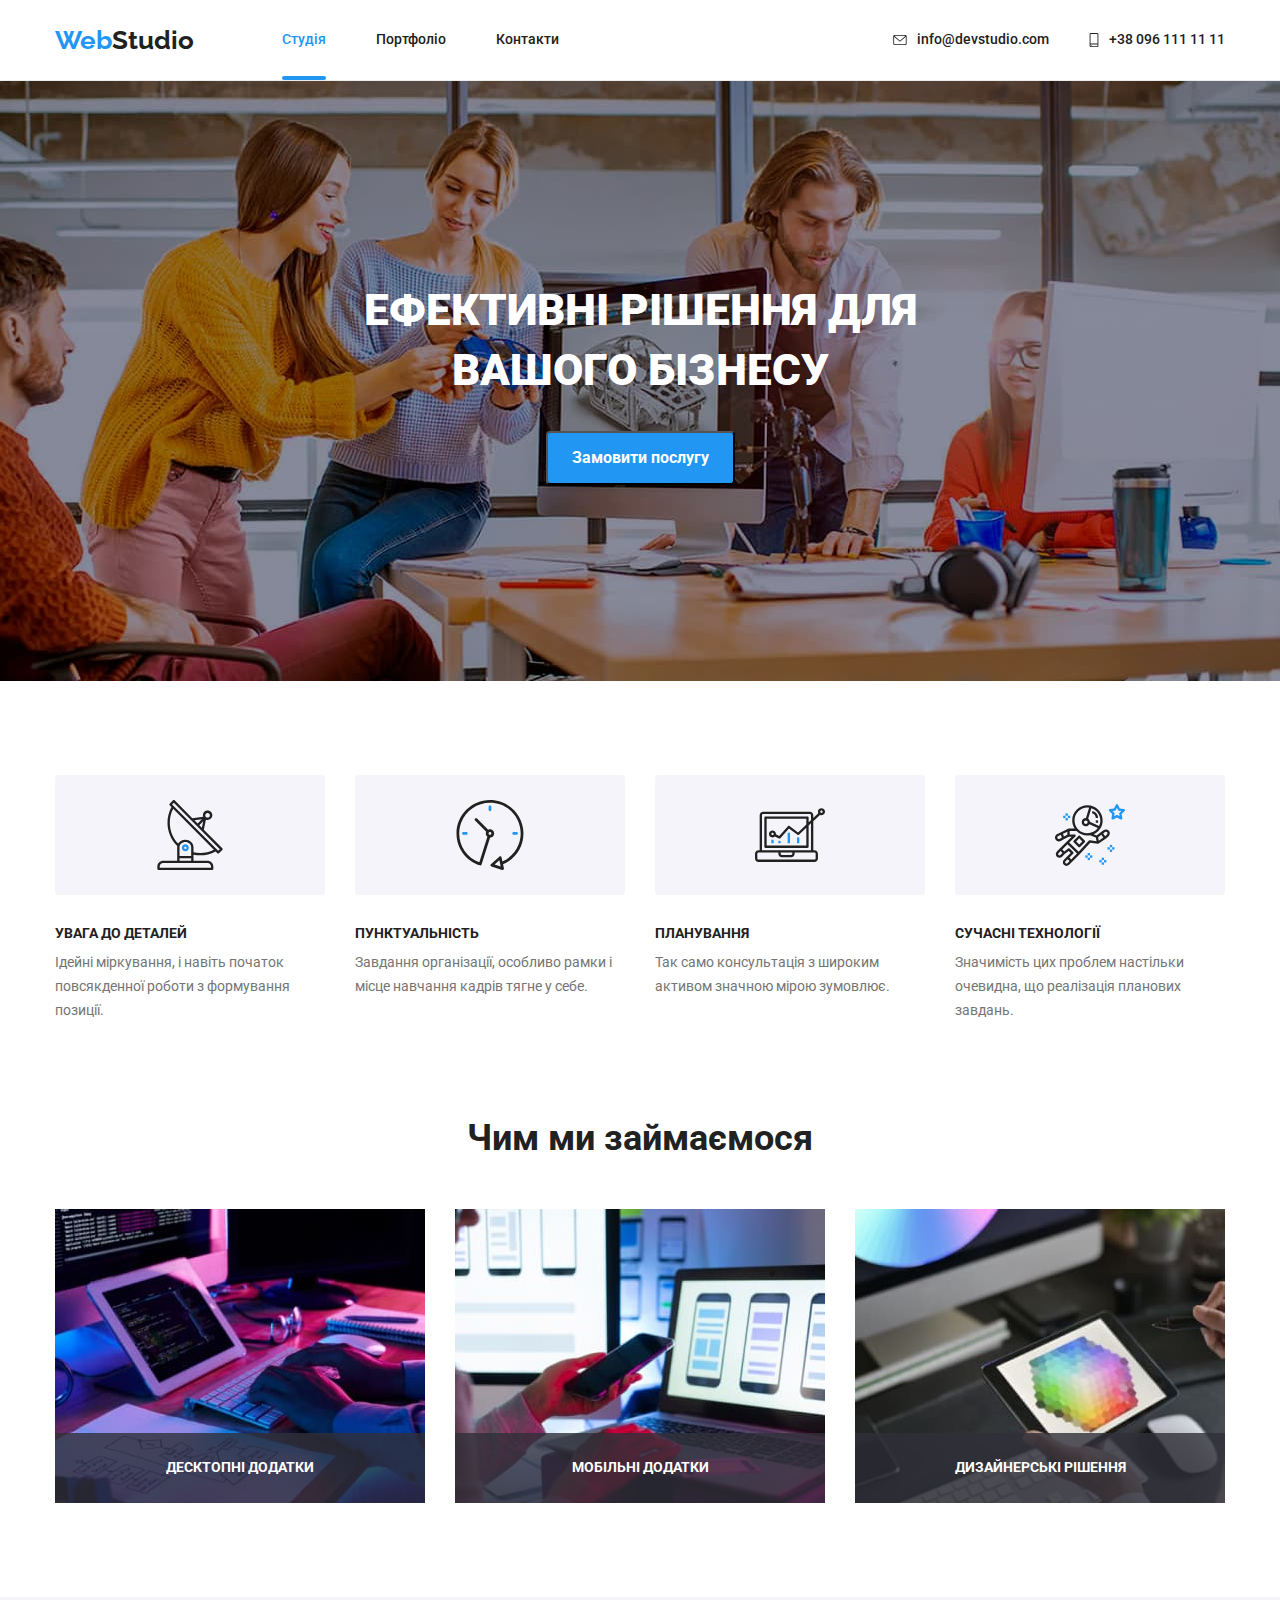
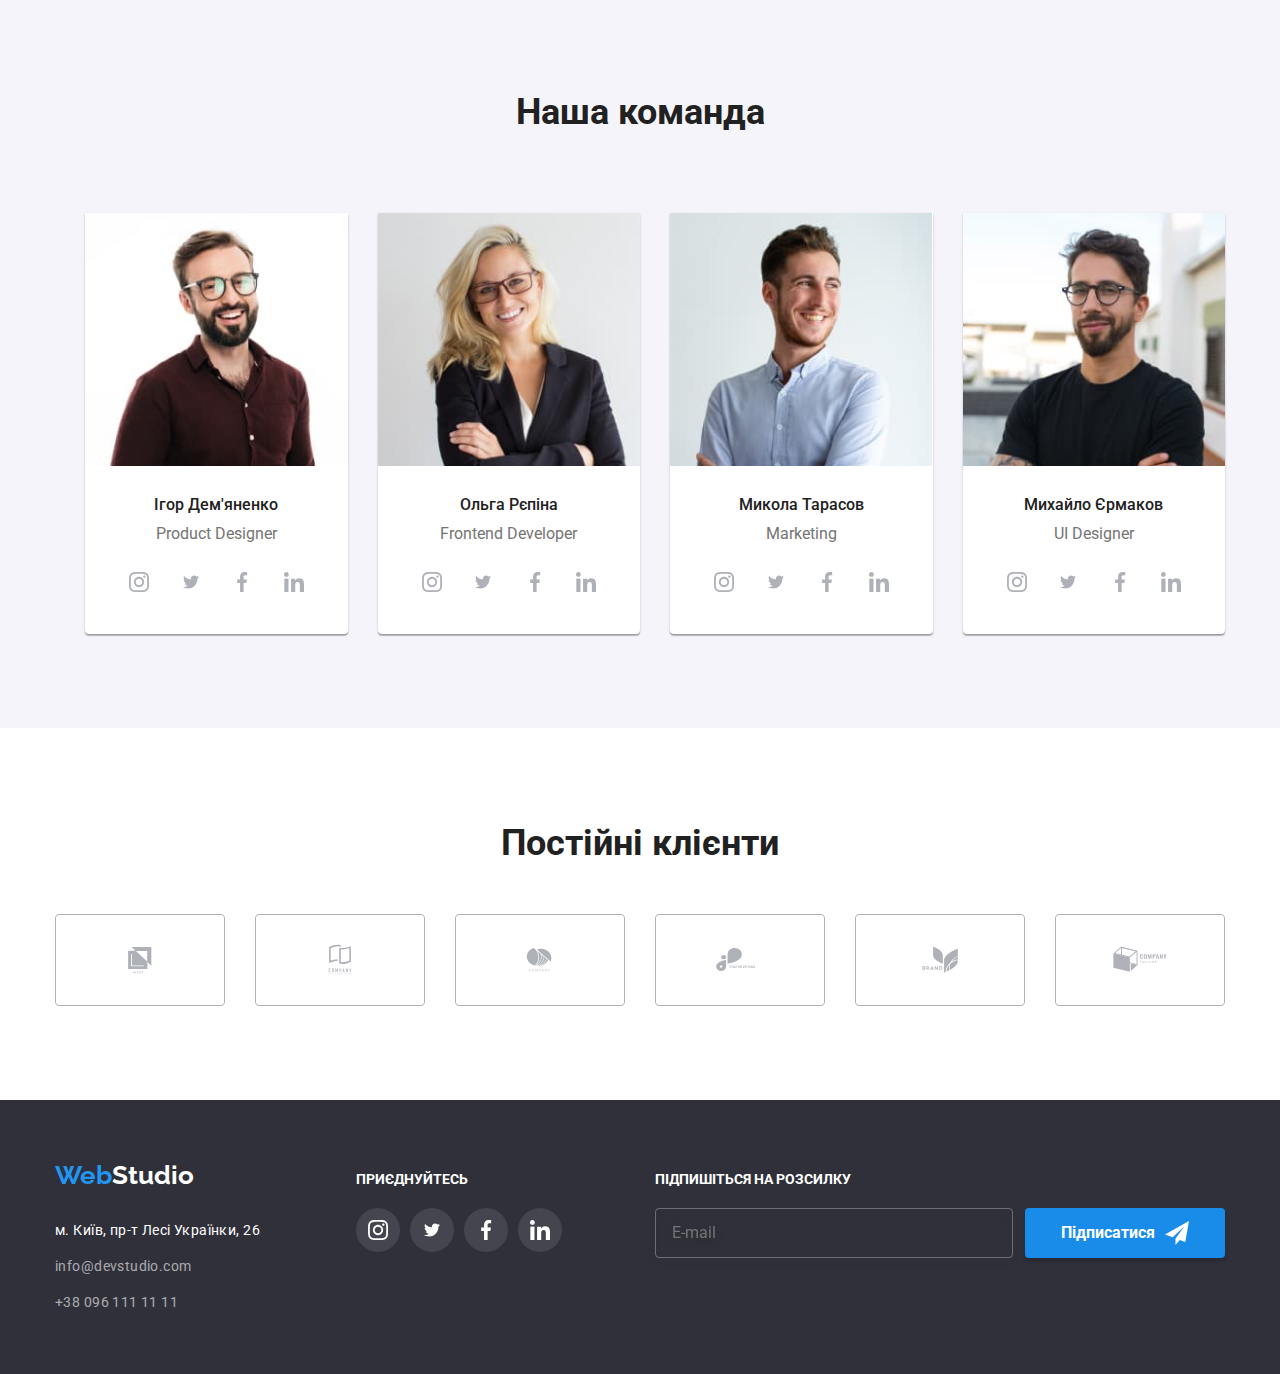
==== commit 7a770cea: "add footer" ====
--- a/index.html
+++ b/index.html
@@ -128,7 +128,7 @@
 
     <main>
       <!-- Герой -->
-       
+
       <section class="hero">
         <div class="container hero-container">
           <h1 class="hero-container__title">
@@ -139,14 +139,13 @@
           </button>
         </div>
       </section>
-    
 
       <!-- Особливості -->
-      
+
       <section class="feature">
         <div class="container feature-container">
           <h2 class="visually-hidden">Особливості</h2>
-          
+
           <ul class="features">
             <li class="features__section">
               <div class="features__picture">
@@ -200,7 +199,7 @@
       </section>
 
       <!-- Зайнятість -->
-      
+
       <section class="examples">
         <div class="container examples-container">
           <h2 class="examples-container__title">Чим ми займаємося</h2>
@@ -210,33 +209,72 @@
               <div class="business__overlay">
                 <p class="business__description">Десктопні додатки</p>
               </div>
-              <img src="./images/box1.jpg" alt="Кодинг" width="370" />
+              <img
+                srcset="./images/box1.jpg 1x, ./images/box1_desctop@2.jpg 2x"
+                src="./images/box1.jpg"
+                alt="Кодинг"
+                width="370"
+              />
             </li>
             <li class="business__section">
               <div class="business__overlay">
                 <p class="business__description">Мобільні додатки</p>
               </div>
-              <img src="./images/box2.jpg" alt="Дизайн" width="370" />
+              <img
+                srcset="./images/box2.jpg 1x, ./images/box2_desctop@2.jpg 2x"
+                src="./images/box2.jpg"
+                alt="Дизайн"
+                width="370"
+              />
             </li>
             <li class="business__section">
               <div class="business__overlay">
                 <p class="business__description">Дизайнерські рішення</p>
               </div>
-              <img src="./images/box3.jpg" alt="Палітра" width="370" />
+              <img
+                srcset="./images/box3.jpg 1x, ./images/box3_desctop@2.jpg 2x"
+                src="./images/box3.jpg"
+                alt="Палітра"
+                width="370"
+              />
             </li>
           </ul>
         </div>
       </section>
 
       <!-- Команда -->
-      
+
       <section class="team">
         <div class="container team-container">
           <h2 class="team-container__title">Наша команда</h2>
 
           <ul class="cards">
             <li class="cards__section">
-              <img src="./images/tcard1.jpg" alt="Фото"/>
+              <picture>
+                <source
+                  srcset="
+                    ./images/team_card_1_desktot@1x.jpg 1x,
+                    ./images/team_card_1_desktop@2x.jpg 2x
+                  "
+                  media="(min-width: 1200px)"
+                />
+                <source
+                  srcset="
+                    ./images/team_card_1_tablet@1x.jpg 1x,
+                    ./images/team_card_1_tablet@2x.jpg 2x
+                  "
+                  media="(min-width: 768px)"
+                />
+                <source
+                  srcset="
+                    ./images/team_card_1_mobile@1x.jpg 1x,
+                    ./images/team_card_1_mobile@2x.jpg 2x
+                  "
+                  media="(max-width: 767px)"
+                />
+                <img src="./images/team_card_1_mobile@1x.jpg" alt="Фото" />
+              </picture>
+
               <div class="cards__person-card">
                 <h3 class="cards__person-name">Ігор Дем'яненко</h3>
                 <p class="cards__person-position">Product Designer</p>
@@ -278,7 +316,31 @@
             </li>
 
             <li class="cards__section">
-              <img src="./images/tcard2.jpg" alt="Фото"/>
+              <picture>
+                <source
+                  srcset="
+                    ./images/team_card_2_desktop@1x.jpg 1x,
+                    ./images/team_card_2_desktop@2x.jpg 2x
+                  "
+                  media="(min-width: 1200px)"
+                />
+                <source
+                  srcset="
+                    ./images/team_card_2_tablet@1x.jpg 1x,
+                    ./images/team_card_2_tablet@2x.jpg 2x
+                  "
+                  media="(min-width: 768px)"
+                />
+                <source
+                  srcset="
+                    ./images/team_card_2_mobile@1x.jpg 1x,
+                    ./images/team_card_2_mobile@2x.jpg 2x
+                  "
+                  media="(max-width: 767px)"
+                />
+                <img src="./images/team_card_2_mobile@1x.jpg" alt="Фото" />
+              </picture>
+
               <div class="cards__person-card">
                 <h3 class="cards__person-name">Ольга Рєпіна</h3>
                 <p class="cards__person-position">Frontend Developer</p>
@@ -319,7 +381,31 @@
               </div>
             </li>
             <li class="cards__section">
-              <img src="./images/tcard3.jpg" alt="Фото"/>
+              <picture>
+                <source
+                  srcset="
+                    ./images/team_card_3_desktop@1x.jpg 1x,
+                    ./images/team_card_3_desktop@2x.jpg 2x
+                  "
+                  media="(min-width: 1200px)"
+                />
+                <source
+                  srcset="
+                    ./images/team_card_3_tablet@1x.jpg 1x,
+                    ./images/team_card_3_tablet@2x.jpg 2x
+                  "
+                  media="(min-width: 768px)"
+                />
+                <source
+                  srcset="
+                    ./images/team_card_3_mobile@1x.jpg 1x,
+                    ./images/team_card_3_mobile@2x.jpg 2x
+                  "
+                  media="(max-width: 767px)"
+                />
+                <img src="./images/team_card_3_mobile@1x.jpg" alt="Фото" />
+              </picture>
+
               <div class="cards__person-card">
                 <h3 class="cards__person-name">Микола Тарасов</h3>
                 <p class="cards__person-position">Marketing</p>
@@ -360,7 +446,31 @@
               </div>
             </li>
             <li class="cards__section">
-              <img src="./images/tcard4.jpg" alt="Фото"/>
+              <picture>
+                <source
+                  srcset="
+                    ./images/team_card_4_desktop@1x.jpg 1x,
+                    ./images/team_card_4_desktop@2x.jpg 2x
+                  "
+                  media="(min-width: 1200px)"
+                />
+                <source
+                  srcset="
+                    ./images/team_card_4_tablet@1x.jpg 1x,
+                    ./images/team_card_4_tablet@2x.jpg 2x
+                  "
+                  media="(min-width: 768px)"
+                />
+                <source
+                  srcset="
+                    ./images/team_card_4_mobile@1x.jpg 1x,
+                    ./images/team_card_4_mobile@2x.jpg 2x
+                  "
+                  media="(max-width: 767px)"
+                />
+                <img src="./images/team_card_4_mobile@1x.jpg" alt="Фото" />
+              </picture>
+
               <div class="cards__person-card">
                 <h3 class="cards__person-name">Михайло Єрмаков</h3>
                 <p class="cards__person-position">UI Designer</p>
@@ -403,10 +513,9 @@
           </ul>
         </div>
       </section>
- 
 
       <!-- Клієнти -->
-     
+
       <section class="clients">
         <div class="container clients-container">
           <h2 class="clients-container__title">Постійні клієнти</h2>
@@ -465,10 +574,11 @@
     </main>
 
     <!-- Футер -->
-    <!-- 
+    
     <footer class="footer">
       <div class="container footer-container">
         <div class="footer-container__address">
+          <div class="footer-container__address-logo">
           <a href="./index.html" class="logo footer-logo"
             ><span class="logo__text-accent">Web</span>Studio</a
           >
@@ -482,6 +592,7 @@
             >
           </address>
         </div>
+      </div>
 
         <div class="footer-link">
           <p class="footer-link__title">Приєднуйтесь</p>
@@ -546,7 +657,7 @@
         </form>
       </div>
     </footer>
-  -->
+ 
     <div class="backdrop is-hidden" data-modal>
       <div class="modal is-modal">
         <button type="button" class="modal__close-btn" data-modal-close>
--- a/css/main.min.css
+++ b/css/main.min.css
@@ -1 +1 @@
-:root{--primary-text-color: #212121;--secondary-text-color: #757575;--hero-text-color: #ffffff;--description-text-color: #757575;--accent-color: #2196f3;--background-color: #f5f5f5;--background-section-color: #f5f4fa;--background-hero-footer-color: #2f303a;--fill-icons-color: #afb1b8;--primary-text-family: Roboto, sans-serif;--secondary-text-family: Raleway;--card-set-gap: 30px}.visually-hidden{position:absolute;width:1px;height:1px;margin:-1px;border:0;padding:0;clip:rect(0 0 0 0);overflow:hidden}h1,h2,h3,h4,h5,h6,p,ul{margin:0px;padding:0px}ul{list-style:none}a{text-decoration:none}img{display:block;max-width:100%}body{color:var(--primary-text-color);font-family:var(--primary-text-family)}.container{padding-left:15px;padding-right:15px}@media screen and (min-width: 480px){.container{width:480px;margin-left:auto;margin-right:auto}}@media screen and (min-width: 768px){.container{width:768px}}@media screen and (min-width: 1200px){.container{width:1200px}}.logo{color:var(--primary-text-color);font-family:var(--secondary-text-family);font-weight:700;font-size:24px;line-height:1.17;text-decoration:none}@media screen and (min-width: 1200px){.logo{font-size:26px;line-height:1.19}}.logo__text-accent{color:var(--accent-color)}.footer-logo{color:var(--hero-text-color);margin-right:0px}.mobile-menu{position:absolute;top:0;left:0;width:100vw;height:100vh;overflow:auto;background-color:var(--hero-text-color);opacity:0;visibility:hidden;pointer-events:none;-webkit-transition:opacity 250ms cubic-bezier(0.4, 0, 0.2, 1),visibility 250ms cubic-bezier(0.4, 0, 0.2, 1);transition:opacity 250ms cubic-bezier(0.4, 0, 0.2, 1),visibility 250ms cubic-bezier(0.4, 0, 0.2, 1)}.mobile-menu.is-open{opacity:1;visibility:visible;pointer-events:auto}.mobile-menu__container{position:relative;display:-webkit-box;display:-ms-flexbox;display:flex;-webkit-box-orient:vertical;-webkit-box-direction:normal;-ms-flex-direction:column;flex-direction:column;-webkit-box-pack:justify;-ms-flex-pack:justify;justify-content:space-between;height:100%;padding-top:48px;padding-bottom:48px;padding-left:40px}.mobile-menu-btn{background-color:rgba(0,0,0,0);border:none;top:10px;right:0;padding:0;line-height:0}.mobile-menu__close-btn{position:absolute;top:10px;right:0;background-color:rgba(0,0,0,0);border:none;padding:0;margin-right:15px;line-height:0;width:40px;height:40px}.mobile-menu-btn__icon{fill:var(--primary-text-color)}.mobile-menu__link{font-size:40px;font-weight:500;line-height:1.18;color:var(--primary-text-color)}.mobile-menu__item:not(:last-child){margin-bottom:32px}.mobile-menu__contact-phone{font-weight:500;font-size:34px;line-height:1.18;color:var(--accent-color);margin-bottom:32px}.mobile-menu__contact-mail{font-weight:500;font-size:24px;line-height:1.17;color:var(--description-text-color)}.mobile-menu__contact-item:not(:last-child){margin-bottom:32px}.active{color:var(--accent-color)}.mobile-menu__social-list{display:-webkit-box;display:-ms-flexbox;display:flex;margin-top:64px}.mobile-menu__social-link{font-weight:500;font-size:18px;line-height:22px;color:var(--accent-color)}.mobile-menu__social-item:not(:last-child) .mobile-menu__social-link{padding-right:10px;border-right:1px solid rgba(33,33,33,.2)}.mobile-menu__social-item:not(:first-child) .mobile-menu__social-link{padding-left:10px}.hero-container__btn{color:var(--hero-text-color);background-color:var(--accent-color);font-weight:700;font-size:16px;line-height:1.88;-webkit-box-shadow:0px 4px 4px rgba(0,0,0,.15);box-shadow:0px 4px 4px rgba(0,0,0,.15);border-radius:4px;cursor:pointer;display:block;margin-left:auto;margin-right:auto;padding:10px 24px;-webkit-transition:color 250ms cubic-bezier(0.4, 0, 0.2, 1),background-color 250ms cubic-bezier(0.4, 0, 0.2, 1),-webkit-box-shadow 250ms cubic-bezier(0.4, 0, 0.2, 1);transition:color 250ms cubic-bezier(0.4, 0, 0.2, 1),background-color 250ms cubic-bezier(0.4, 0, 0.2, 1),-webkit-box-shadow 250ms cubic-bezier(0.4, 0, 0.2, 1);transition:color 250ms cubic-bezier(0.4, 0, 0.2, 1),background-color 250ms cubic-bezier(0.4, 0, 0.2, 1),box-shadow 250ms cubic-bezier(0.4, 0, 0.2, 1);transition:color 250ms cubic-bezier(0.4, 0, 0.2, 1),background-color 250ms cubic-bezier(0.4, 0, 0.2, 1),box-shadow 250ms cubic-bezier(0.4, 0, 0.2, 1),-webkit-box-shadow 250ms cubic-bezier(0.4, 0, 0.2, 1)}.social-list{display:-webkit-box;display:-ms-flexbox;display:flex;-webkit-box-pack:justify;-ms-flex-pack:justify;justify-content:space-between}.social-list__link{display:-webkit-box;display:-ms-flexbox;display:flex;-webkit-box-pack:center;-ms-flex-pack:center;justify-content:center;-webkit-box-align:center;-ms-flex-align:center;align-items:center;width:44px;height:44px;border-radius:50%;-webkit-transition:background-color 250ms cubic-bezier(0.4, 0, 0.2, 1);transition:background-color 250ms cubic-bezier(0.4, 0, 0.2, 1)}.social-list__link:hover,.social-list__link:focus{background-color:var(--accent-color)}.social-list__icon{fill:var(--fill-icons-color);-webkit-transition:fill 250ms cubic-bezier(0.4, 0, 0.2, 1);transition:fill 250ms cubic-bezier(0.4, 0, 0.2, 1)}.social-list__link:hover .social-list__icon,.social-list__link:focus .social-list__icon{fill:var(--hero-text-color)}.social-list{display:-webkit-box;display:-ms-flexbox;display:flex;-webkit-box-pack:justify;-ms-flex-pack:justify;justify-content:space-between}.social-list__link{display:-webkit-box;display:-ms-flexbox;display:flex;-webkit-box-pack:center;-ms-flex-pack:center;justify-content:center;-webkit-box-align:center;-ms-flex-align:center;align-items:center;width:44px;height:44px;border-radius:50%;-webkit-transition:background-color 250ms cubic-bezier(0.4, 0, 0.2, 1);transition:background-color 250ms cubic-bezier(0.4, 0, 0.2, 1)}.social-list__link:hover,.social-list__link:focus{background-color:var(--accent-color)}.social-list__icon{fill:var(--fill-icons-color);-webkit-transition:fill 250ms cubic-bezier(0.4, 0, 0.2, 1);transition:fill 250ms cubic-bezier(0.4, 0, 0.2, 1)}.social-list__link:hover .social-list__icon,.social-list__link:focus .social-list__icon{fill:var(--hero-text-color)}.footer-link .social-list__item:not(:last-child){margin-right:10px}.footer-link .social-list__icon{fill:var(--hero-text-color)}.footer-link .social-list__link{background-color:rgba(255,255,255,.1);-webkit-transition:background-color 250ms cubic-bezier(0.4, 0, 0.2, 1);transition:background-color 250ms cubic-bezier(0.4, 0, 0.2, 1)}.footer-link .social-list__link:hover,.footer-link .social-list__link:focus{background-color:var(--accent-color)}.backdrop{position:fixed;top:0;left:0;width:100vw;height:100vh;background-color:rgba(0,0,0,.2);-webkit-transition:opacity 250ms cubic-bezier(0.4, 0, 0.2, 1),visibility 250ms cubic-bezier(0.4, 0, 0.2, 1);transition:opacity 250ms cubic-bezier(0.4, 0, 0.2, 1),visibility 250ms cubic-bezier(0.4, 0, 0.2, 1)}.backdrop.is-hidden{opacity:0;visibility:hidden;pointer-events:none}.modal{position:absolute;top:50%;left:50%;-webkit-transform:translate(-50%, -50%);transform:translate(-50%, -50%);width:528px;height:581px;background-color:var(--hero-text-color);padding:40px;-webkit-box-shadow:0px 1px 3px rgba(0,0,0,.12),0px 1px 1px rgba(0,0,0,.14),0px 2px 1px rgba(0,0,0,.2);box-shadow:0px 1px 3px rgba(0,0,0,.12),0px 1px 1px rgba(0,0,0,.14),0px 2px 1px rgba(0,0,0,.2);border-radius:4px;-webkit-transition:-webkit-transform 250ms cubic-bezier(0.4, 0, 0.2, 1);transition:-webkit-transform 250ms cubic-bezier(0.4, 0, 0.2, 1);transition:transform 250ms cubic-bezier(0.4, 0, 0.2, 1);transition:transform 250ms cubic-bezier(0.4, 0, 0.2, 1), -webkit-transform 250ms cubic-bezier(0.4, 0, 0.2, 1)}.modal__close-btn{position:absolute;top:8px;right:8px;display:-webkit-box;display:-ms-flexbox;display:flex;-webkit-box-pack:center;-ms-flex-pack:center;justify-content:center;-webkit-box-align:center;-ms-flex-align:center;align-items:center;width:30px;height:30px;border-radius:50%;border:1px solid rgba(0,0,0,.1);background:var(--hero-text-color);padding:0px;cursor:pointer}.modal__close-icon{-webkit-transition:fill 250ms cubic-bezier(0.4, 0, 0.2, 1);transition:fill 250ms cubic-bezier(0.4, 0, 0.2, 1)}.modal__close-btn:hover .modal__close-icon,.modal__close-btn:focus .modal__close-icon{fill:var(--accent-color)}.modal__action{margin-bottom:12px;font-weight:700;font-size:20px;line-height:1.15;text-align:center;color:var(--primary-text-color)}.contact-form{width:100%}.contact-form__input{display:block;width:100%;height:40px;padding-left:42px;border:1px solid rgba(33,33,33,.2);border-radius:4px;-webkit-transition:border-color 250ms cubic-bezier(0.4, 0, 0.2, 1);transition:border-color 250ms cubic-bezier(0.4, 0, 0.2, 1)}.contact-form__input:focus{outline:none;border-color:var(--accent-color)}.contact-form__icon{position:absolute;top:50%;left:15px;-webkit-transform:translateY(-50%);transform:translateY(-50%);-webkit-transition:fill 250ms cubic-bezier(0.4, 0, 0.2, 1);transition:fill 250ms cubic-bezier(0.4, 0, 0.2, 1)}.contact-form__input:focus+.contact-form__icon{fill:var(--accent-color)}.contact-form__field{display:block;font-size:12px;line-height:1.17;color:var(--description-text-color)}.contact-form__message{width:100%;height:120px;margin-top:4px;margin-bottom:20px;padding:12px 16px;border:1px solid rgba(33,33,33,.2);border-radius:4px;resize:none;font-size:12px;line-height:1.17;-webkit-transition:border-color 250ms cubic-bezier(0.4, 0, 0.2, 1);transition:border-color 250ms cubic-bezier(0.4, 0, 0.2, 1)}.contact-form__message:focus{outline:none;border-color:var(--accent-color)}.contact-form__message::-webkit-input-placeholder{color:rgba(117,117,117,.5)}.contact-form__message::-moz-placeholder{color:rgba(117,117,117,.5)}.contact-form__message:-ms-input-placeholder{color:rgba(117,117,117,.5)}.contact-form__message::-ms-input-placeholder{color:rgba(117,117,117,.5)}.contact-form__message::placeholder{color:rgba(117,117,117,.5)}.contact-form__input-wrapper{position:relative;display:block;margin-bottom:10px;margin-top:4px}.contact-form__checkbox-label{display:-webkit-box;display:-ms-flexbox;display:flex;-webkit-box-pack:center;-ms-flex-pack:center;justify-content:center;-webkit-box-align:center;-ms-flex-align:center;align-items:center;font-size:14px;color:var(--description-text-color);cursor:pointer}.contact-form__checkbox-label::before{content:"";display:inline-block;width:16px;height:15px;cursor:pointer;margin-right:7px;border:2px solid var(--primary-text-color);border-radius:4px;-webkit-transition:background-image 250ms cubic-bezier(0.4, 0, 0.2, 1);transition:background-image 250ms cubic-bezier(0.4, 0, 0.2, 1)}.contact-form__checkbox:focus+.contact-form__checkbox-label::before{border-color:var(--accent-color);-webkit-transition:border-color 250ms cubic-bezier(0.4, 0, 0.2, 1);transition:border-color 250ms cubic-bezier(0.4, 0, 0.2, 1)}.contact-form__checkbox:checked+.contact-form__checkbox-label::before{background:var(--accent-color);border-radius:2px;background-image:url(../images/check.svg);background-repeat:no-repeat;background-position:center;border-color:var(--accent-color);-webkit-transition:background-image 250ms cubic-bezier(0.4, 0, 0.2, 1);transition:background-image 250ms cubic-bezier(0.4, 0, 0.2, 1)}.contact-form__submit-btn{display:block;margin-left:auto;margin-right:auto;width:200px;height:50px;margin-top:30px;padding:10px 52px;color:var(--hero-text-color);font-weight:700;font-size:16px;line-height:1.88;background:#188ce8;border-radius:4px;border:0;cursor:pointer;-webkit-transition:-webkit-box-shadow 250ms cubic-bezier(0.4, 0, 0.2, 1);transition:-webkit-box-shadow 250ms cubic-bezier(0.4, 0, 0.2, 1);transition:box-shadow 250ms cubic-bezier(0.4, 0, 0.2, 1);transition:box-shadow 250ms cubic-bezier(0.4, 0, 0.2, 1), -webkit-box-shadow 250ms cubic-bezier(0.4, 0, 0.2, 1)}.contact-form__submit-btn:hover,.contact-form__submit-btn:focus{-webkit-box-shadow:0px 4px 4px rgba(0,0,0,.15);box-shadow:0px 4px 4px rgba(0,0,0,.15)}.contact-form__conditions-contract{text-decoration:underline;color:var(--accent-color)}.footer-form{margin-left:auto}.footer-form-wrapper{display:-webkit-box;display:-ms-flexbox;display:flex;-webkit-box-align:center;-ms-flex-align:center;align-items:center}.footer-form-wrapper__input{width:358px;height:50px;padding-left:16px;margin-right:12px;border:1px solid rgba(255,255,255,.3);-webkit-filter:drop-shadow(0px 4px 4px rgba(0, 0, 0, 0.15));filter:drop-shadow(0px 4px 4px rgba(0, 0, 0, 0.15));border-radius:4px;background-color:inherit;color:rgba(255,255,255,.6)}.footer-form-wrapper__btn{display:-webkit-box;display:-ms-flexbox;display:flex;width:200px;height:50px;-webkit-box-pack:center;-ms-flex-pack:center;justify-content:center;-webkit-box-align:center;-ms-flex-align:center;align-items:center;color:var(--hero-text-color);font-weight:700;font-size:16px;line-height:1.88;background:#188ce8;border-radius:4px;border:0;cursor:pointer;-webkit-box-shadow:0px 4px 4px rgba(0,0,0,.15);box-shadow:0px 4px 4px rgba(0,0,0,.15);border-radius:4px}.footer-form-wrapper__icon-send{margin-left:10px}.header-container{display:-webkit-box;display:-ms-flexbox;display:flex;-webkit-box-pack:justify;-ms-flex-pack:justify;justify-content:space-between;-webkit-box-align:center;-ms-flex-align:center;align-items:center;height:60px}@media screen and (min-width: 768px){.header-container{height:80px}}.header{border-bottom-width:1px;border-bottom-style:solid;border-bottom-color:#ececec}@media screen and (max-width: 767px){.navigation{display:none}.contact{display:none}}@media screen and (min-width: 768px){.mobile-menu-btn{display:none}.header-container{display:-webkit-box;display:-ms-flexbox;display:flex;-webkit-box-align:center;-ms-flex-align:center;align-items:center}.navigation{display:-webkit-box;display:-ms-flexbox;display:flex;margin-left:88px}.contact{margin-left:auto}.navigation__item{position:relative;display:-webkit-box;display:-ms-flexbox;display:flex;font-size:14px;font-weight:500;line-height:1.14;text-decoration:none}.navigation__link{display:-webkit-box;display:-ms-flexbox;display:flex;padding-top:32px;padding-bottom:32px;color:var(--primary-text-color);-webkit-transition:color 250ms cubic-bezier(0.4, 0, 0.2, 1);transition:color 250ms cubic-bezier(0.4, 0, 0.2, 1)}.navigation__link:hover,.navigation__link:focus{color:var(--accent-color)}.navigation__item:not(:last-child){margin-right:50px}.contact__item{display:-webkit-box;display:-ms-flexbox;display:flex}.contact__link{display:-webkit-box;display:-ms-flexbox;display:flex;-webkit-box-align:center;-ms-flex-align:center;align-items:center;font-weight:500;color:var(--description-text-color)}.active{color:var(--accent-color)}.active::after{content:"";position:absolute;bottom:0;width:100%;height:4px;border-radius:2px;background-color:var(--accent-color)}.navigation__item:not(:last-child){margin-right:50px}.contact__icon{display:block;fill:currentColor}}@media screen and (max-width: 1199px){.contact{padding-top:21px;padding-bottom:21px}.contact__item:not(:last-child){margin-bottom:10px}.contact__link{font-size:12px;line-height:1.17}.contact__icon{margin-right:8px}}@media screen and (min-width: 1200px){.contact{display:-webkit-box;display:-ms-flexbox;display:flex}.contact__link{display:-webkit-box;display:-ms-flexbox;display:flex;padding-top:32px;padding-bottom:32px;color:var(--primary-text-color);-webkit-transition:color 250ms cubic-bezier(0.4, 0, 0.2, 1);transition:color 250ms cubic-bezier(0.4, 0, 0.2, 1);font-size:14px;line-height:1.14}.contact__link:hover,.contact__link:focus{color:var(--accent-color)}.contact__icon{margin-right:10px}.contact__icon:hover,.contact__icon:focus{fill:var(--accent-color)}.contact__item:not(:last-child){margin-right:40px}}.hero{text-align:center;background-color:#c4c4c4;margin:auto;background-image:-webkit-gradient(linear, left top, left bottom, from(rgba(47, 48, 58, 0.4)), to(rgba(47, 48, 58, 0.4)));background-image:linear-gradient(rgba(47, 48, 58, 0.4), rgba(47, 48, 58, 0.4));background-size:cover;background-repeat:no-repeat;background-position:center}@media screen and (max-width: 1199px){.hero{max-width:767px;height:400px;padding-top:118px;padding-bottom:118px}}@media screen and (max-width: 767px){.hero{max-width:480px;background-image:url("../images/header_mobile@1x.jpg")}}@media screen and (max-width: 767px)and (min-device-pixel-ratio: 2),screen and (max-width: 767px)and (-webkit-min-device-pixel-ratio: 2),screen and (max-width: 767px)and (min-resolution: 192dpi),screen and (max-width: 767px)and (min-resolution: 2dppx){.hero{background-image:url("../images/header_mobile@2x.jpg")}}@media screen and (min-width: 768px){.hero{max-width:768px;background-image:url("../images/header_tablet@1x.jpg")}}@media screen and (min-width: 768px)and (min-device-pixel-ratio: 2),screen and (min-width: 768px)and (-webkit-min-device-pixel-ratio: 2),screen and (min-width: 768px)and (min-resolution: 192dpi),screen and (min-width: 768px)and (min-resolution: 2dppx){.hero{background-image:url("../images/header_tablet@2x.jpg")}}@media screen and (min-width: 1199px){.hero{max-width:1600px;height:600px;padding-top:200px;padding-bottom:200px;background-image:url("../images/header_desktop@1x.jpg")}}@media screen and (min-width: 1199px)and (min-device-pixel-ratio: 2),screen and (min-width: 1199px)and (-webkit-min-device-pixel-ratio: 2),screen and (min-width: 1199px)and (min-resolution: 192dpi),screen and (min-width: 1199px)and (min-resolution: 2dppx){.hero{background-image:url("../images/header_desktop@2x.jpg")}}.hero-container__title{color:var(--hero-text-color);font-weight:900;text-transform:uppercase;margin-left:auto;margin-right:auto;margin-bottom:30px}@media screen and (max-width: 1199px){.hero-container__title{font-size:26px;line-height:1.62;width:360px}}@media screen and (min-width: 1200px){.hero-container__title{font-size:44px;line-height:1.36;width:696px}}.feature{padding-top:94px;padding-bottom:94px}@media screen and (max-width: 1199px){.feature{padding-top:60px;padding-bottom:60px}}@media screen and (max-width: 767px){.features{display:block}}@media screen and (min-width: 768px){.features{display:-webkit-box;display:-ms-flexbox;display:flex;-ms-flex-wrap:wrap;flex-wrap:wrap}}.features__title{font-weight:700;font-size:14px;line-height:1.17;margin-bottom:10px}@media screen and (max-width: 767px){.features__title{text-align:center}}.features__description{color:var(--description-text-color);font-size:14px;line-height:1.71}@media screen and (max-width: 767px){.features__section{width:450px}}@media screen and (min-width: 768px)and (max-width: 1199px){.features__section{width:354px;-ms-flex-preferred-size:calc(50% - var(--card-set-gap));flex-basis:calc(50% - var(--card-set-gap));margin-top:var(--card-set-gap)}}@media screen and (min-width: 1200px){.features__section{width:270px}}@media screen and (min-width: 768px)and (max-width: 1199px){.features__section:nth-child(odd){margin-right:30px}}@media screen and (min-width: 1200px){.features__section:not(:last-child){margin-right:30px}}.features__picture{display:-webkit-box;display:-ms-flexbox;display:flex;width:100%;height:120px;background:var(--background-section-color);border-radius:4px;-webkit-box-pack:center;-ms-flex-pack:center;justify-content:center;-webkit-box-align:center;-ms-flex-align:center;align-items:center;margin-bottom:30px}.examples{padding-bottom:94px}@media screen and (max-width: 1199px){.examples{display:none}}.business{display:-webkit-box;display:-ms-flexbox;display:flex}.business__section{position:relative}.business__section:not(:last-child){margin-right:30px}.examples-container__title{font-weight:700;font-size:36px;line-height:1.17;text-align:center;margin-bottom:50px}.business__overlay{position:absolute;display:-webkit-box;display:-ms-flexbox;display:flex;bottom:0;width:100%;height:70px;background:rgba(47,48,58,.8);font-weight:700;font-size:14px;line-height:1.14;-webkit-box-align:center;-ms-flex-align:center;align-items:center;-webkit-box-pack:center;-ms-flex-pack:center;justify-content:center;text-transform:uppercase;color:var(--hero-text-color)}.team{background-color:var(--background-section-color);padding-top:94px;padding-bottom:94px}@media screen and (max-width: 1199px){.team{padding-top:60px;padding-bottom:60px}}.team-container__title{font-weight:700;text-align:center;line-height:1.17;font-size:36px;margin-bottom:50px}@media screen and (max-width: 1199px){.team-container__title{font-size:28px;margin-bottom:30px}}.cards{display:-webkit-box;display:-ms-flexbox;display:flex;-ms-flex-wrap:wrap;flex-wrap:wrap}@media screen and (max-width: 767px){.cards{display:block}}.cards__section{background-color:var(--hero-text-color);border-radius:0px 0px 4px 4px;-webkit-box-shadow:0px 1px 3px rgba(0,0,0,.12),0px 1px 1px rgba(0,0,0,.14),0px 2px 1px rgba(0,0,0,.2);box-shadow:0px 1px 3px rgba(0,0,0,.12),0px 1px 1px rgba(0,0,0,.14),0px 2px 1px rgba(0,0,0,.2)}@media screen and (max-width: 767px){.cards__section{width:450px}}@media screen and (min-width: 768px)and (max-width: 1199px){.cards__section{width:354px;-ms-flex-preferred-size:calc(50% - var(--card-set-gap));flex-basis:calc(50% - var(--card-set-gap));margin-top:var(--card-set-gap)}}@media screen and (min-width: 1200px){.cards__section{width:270px;-ms-flex-preferred-size:calc(25% - var(--card-set-gap));flex-basis:calc(25% - var(--card-set-gap));margin-left:var(--card-set-gap);margin-top:var(--card-set-gap)}}@media screen and (max-width: 767px){.cards__section:not(:last-child){margin-bottom:30px}}@media screen and (min-width: 768px)and (max-width: 1199px){.cards__section:nth-child(odd){margin-right:30px}}.cards__person-card{padding:30px 32px}@media screen and (max-width: 767px){.cards__person-card{padding:30px 122px 24px 122px}}@media screen and (min-width: 768px)and (max-width: 1199px){.cards__person-card{padding:30px 74px 24px 74px}}.cards__person-name{font-weight:500;font-size:16px;line-height:1.17;text-align:center;margin-bottom:10px}.cards__person-position{color:var(--description-text-color);font-weight:400;font-size:16px;line-height:1.17;text-align:center;margin-bottom:16px}.clients{padding-top:94px;padding-bottom:94px}@media screen and (max-width: 1199px){.clients{padding-top:60px;padding-bottom:60px}}.clients-container__title{font-weight:700;font-size:36px;line-height:1.17;text-align:center;margin-bottom:50px}@media screen and (max-width: 1199px){.clients-container__title{font-size:28px;margin-bottom:0}}.clients-list{display:-webkit-box;display:-ms-flexbox;display:flex;-ms-flex-wrap:wrap;flex-wrap:wrap}.clients-list__item{height:92;width:170px}@media screen and (max-width: 767px){.clients-list__item{width:210px;-ms-flex-preferred-size:calc(50% - var(--card-set-gap));flex-basis:calc(50% - var(--card-set-gap));margin-top:var(--card-set-gap)}}@media screen and (min-width: 768px)and (max-width: 1199px){.clients-list__item{width:226px;-ms-flex-preferred-size:calc(33.3333333333% - var(--card-set-gap));flex-basis:calc(33.3333333333% - var(--card-set-gap));margin-top:var(--card-set-gap)}}.clients-list__link{display:-webkit-box;display:-ms-flexbox;display:flex;-webkit-box-pack:center;-ms-flex-pack:center;justify-content:center;-webkit-box-align:center;-ms-flex-align:center;align-items:center;height:92px;border:1px solid var(--fill-icons-color);border-radius:4px;width:170px;-webkit-transition:border 250ms cubic-bezier(0.4, 0, 0.2, 1);transition:border 250ms cubic-bezier(0.4, 0, 0.2, 1)}@media screen and (max-width: 767px){.clients-list__link{width:210px}}@media screen and (min-width: 768px)and (max-width: 1199px){.clients-list__link{width:226px}}.clients-list__link:hover,.clients-list__link:focus{border:1px solid var(--accent-color);border-radius:4px}.clients-list__icon{fill:var(--fill-icons-color);-webkit-transition:fill 250ms cubic-bezier(0.4, 0, 0.2, 1);transition:fill 250ms cubic-bezier(0.4, 0, 0.2, 1)}.clients-list__link:hover .clients-list__icon,.clients-list__link:focus .clients-list__icon{fill:var(--accent-color)}.footer{background-color:var(--background-hero-footer-color);padding-top:60px;padding-bottom:60px}.home{color:var(--hero-text-color);font-style:normal;font-size:14px;line-height:1.71;letter-spacing:.03em;display:block;margin-top:28px;width:231px}.home__contact{color:rgba(255,255,255,.6);display:block}.footmail{margin-top:12px;margin-bottom:12px}.footer-container{display:-webkit-box;display:-ms-flexbox;display:flex;-webkit-box-align:baseline;-ms-flex-align:baseline;align-items:baseline}.footer-container__address{margin-right:70px}.footer-link__title,.footer-form__title{color:var(--hero-text-color);font-weight:700;font-size:14px;text-transform:uppercase;line-height:1.14;margin-bottom:20px}.filter{display:-webkit-box;display:-ms-flexbox;display:flex;margin-bottom:50px;-webkit-box-pack:center;-ms-flex-pack:center;justify-content:center}.filter__item:not(:last-child){margin-right:8px}.filter__button{cursor:pointer;color:var(--primary-text-color);background-color:var(--background-section-color);font-size:16px;font-weight:500;line-height:1.63;border-radius:4px;border-width:0;padding:6px 22px;-webkit-transition:color 250ms cubic-bezier(0.4, 0, 0.2, 1),background-color 250ms cubic-bezier(0.4, 0, 0.2, 1),-webkit-box-shadow 250ms cubic-bezier(0.4, 0, 0.2, 1);transition:color 250ms cubic-bezier(0.4, 0, 0.2, 1),background-color 250ms cubic-bezier(0.4, 0, 0.2, 1),-webkit-box-shadow 250ms cubic-bezier(0.4, 0, 0.2, 1);transition:color 250ms cubic-bezier(0.4, 0, 0.2, 1),background-color 250ms cubic-bezier(0.4, 0, 0.2, 1),box-shadow 250ms cubic-bezier(0.4, 0, 0.2, 1);transition:color 250ms cubic-bezier(0.4, 0, 0.2, 1),background-color 250ms cubic-bezier(0.4, 0, 0.2, 1),box-shadow 250ms cubic-bezier(0.4, 0, 0.2, 1),-webkit-box-shadow 250ms cubic-bezier(0.4, 0, 0.2, 1)}.filter__button:hover,.filter__button:focus{color:var(--hero-text-color);background-color:var(--accent-color);-webkit-box-shadow:0px 3px 1px rgba(0,0,0,.1),0px 1px 2px rgba(0,0,0,.08),0px 2px 2px rgba(0,0,0,.12);box-shadow:0px 3px 1px rgba(0,0,0,.1),0px 1px 2px rgba(0,0,0,.08),0px 2px 2px rgba(0,0,0,.12)}.portfolio{padding-top:94px;padding-bottom:94px}.card-set{display:-webkit-box;display:-ms-flexbox;display:flex;-ms-flex-wrap:wrap;flex-wrap:wrap;margin-left:calc(-1*var(--card-set-gap));margin-top:calc(-1*var(--card-set-gap))}.card-set__item{-ms-flex-preferred-size:calc(33.3333333333% - var(--card-set-gap));flex-basis:calc(33.3333333333% - var(--card-set-gap));margin-left:var(--card-set-gap);margin-top:var(--card-set-gap)}.card-content__title{color:var(--primary-text-color);font-size:18px;font-weight:700;line-height:2}.card-content__description{color:var(--secondary-text-color);font-size:16px;font-weight:400;line-height:1.88;margin-top:4px}.card-content{padding:20px 24px 20px 24px;border-left:1px solid #eee;border-right:1px solid #eee;border-bottom:1px solid #eee}.card-set__link{display:block;-webkit-transition:-webkit-box-shadow 250ms cubic-bezier(0.4, 0, 0.2, 1);transition:-webkit-box-shadow 250ms cubic-bezier(0.4, 0, 0.2, 1);transition:box-shadow 250ms cubic-bezier(0.4, 0, 0.2, 1);transition:box-shadow 250ms cubic-bezier(0.4, 0, 0.2, 1), -webkit-box-shadow 250ms cubic-bezier(0.4, 0, 0.2, 1)}.card-set__link:hover,.card-set__link:focus{-webkit-box-shadow:0px 1px 1px rgba(0,0,0,.12),0px 4px 4px rgba(0,0,0,.06),1px 4px 6px rgba(0,0,0,.16);box-shadow:0px 1px 1px rgba(0,0,0,.12),0px 4px 4px rgba(0,0,0,.06),1px 4px 6px rgba(0,0,0,.16)}.card-set__img{position:relative;overflow:hidden}.card-set__overlay{position:absolute;top:0;width:100%;height:100%;background:rgba(33,150,243,.9);font-weight:400;font-size:18px;line-height:1.6;padding:63px 24px;color:var(--hero-text-color);opacity:0;-webkit-transform:translateY(100%);transform:translateY(100%);-webkit-transition:opacity 250ms cubic-bezier(0.4, 0, 0.2, 1),-webkit-transform 250ms cubic-bezier(0.4, 0, 0.2, 1);transition:opacity 250ms cubic-bezier(0.4, 0, 0.2, 1),-webkit-transform 250ms cubic-bezier(0.4, 0, 0.2, 1);transition:transform 250ms cubic-bezier(0.4, 0, 0.2, 1),opacity 250ms cubic-bezier(0.4, 0, 0.2, 1);transition:transform 250ms cubic-bezier(0.4, 0, 0.2, 1),opacity 250ms cubic-bezier(0.4, 0, 0.2, 1),-webkit-transform 250ms cubic-bezier(0.4, 0, 0.2, 1)}.card-set__item:hover .card-set__overlay,.card-set__item:focus .card-set__overlay{-webkit-transform:translateY(0);transform:translateY(0);opacity:1}/*# sourceMappingURL=main.min.css.map */+:root{--primary-text-color: #212121;--secondary-text-color: #757575;--hero-text-color: #ffffff;--description-text-color: #757575;--accent-color: #2196f3;--background-color: #f5f5f5;--background-section-color: #f5f4fa;--background-hero-footer-color: #2f303a;--fill-icons-color: #afb1b8;--primary-text-family: Roboto, sans-serif;--secondary-text-family: Raleway;--card-set-gap: 30px}.visually-hidden{position:absolute;width:1px;height:1px;margin:-1px;border:0;padding:0;clip:rect(0 0 0 0);overflow:hidden}h1,h2,h3,h4,h5,h6,p,ul{margin:0px;padding:0px}ul{list-style:none}a{text-decoration:none}img{display:block;max-width:100%}body{color:var(--primary-text-color);font-family:var(--primary-text-family)}.container{padding-left:15px;padding-right:15px}@media screen and (min-width: 480px){.container{width:480px;margin-left:auto;margin-right:auto}}@media screen and (min-width: 768px){.container{width:768px}}@media screen and (min-width: 1200px){.container{width:1200px}}.logo{color:var(--primary-text-color);font-family:var(--secondary-text-family);font-weight:700;font-size:24px;line-height:1.17;text-decoration:none}@media screen and (min-width: 1200px){.logo{font-size:26px;line-height:1.19}}.logo__text-accent{color:var(--accent-color)}.footer-logo{color:var(--hero-text-color);margin-right:0px}.mobile-menu{position:absolute;top:0;left:0;width:100vw;height:100vh;overflow:auto;background-color:var(--hero-text-color);opacity:0;visibility:hidden;pointer-events:none;-webkit-transition:opacity 250ms cubic-bezier(0.4, 0, 0.2, 1),visibility 250ms cubic-bezier(0.4, 0, 0.2, 1);transition:opacity 250ms cubic-bezier(0.4, 0, 0.2, 1),visibility 250ms cubic-bezier(0.4, 0, 0.2, 1)}.mobile-menu.is-open{opacity:1;visibility:visible;pointer-events:auto}.mobile-menu__container{position:relative;display:-webkit-box;display:-ms-flexbox;display:flex;-webkit-box-orient:vertical;-webkit-box-direction:normal;-ms-flex-direction:column;flex-direction:column;-webkit-box-pack:justify;-ms-flex-pack:justify;justify-content:space-between;height:100%;padding-top:48px;padding-bottom:48px;padding-left:40px}.mobile-menu-btn{background-color:rgba(0,0,0,0);border:none;top:10px;right:0;padding:0;line-height:0}.mobile-menu__close-btn{position:absolute;top:10px;right:0;background-color:rgba(0,0,0,0);border:none;padding:0;margin-right:15px;line-height:0;width:40px;height:40px}.mobile-menu-btn__icon{fill:var(--primary-text-color)}.mobile-menu__link{font-size:40px;font-weight:500;line-height:1.18;color:var(--primary-text-color)}.mobile-menu__item:not(:last-child){margin-bottom:32px}.mobile-menu__contact-phone{font-weight:500;font-size:34px;line-height:1.18;color:var(--accent-color);margin-bottom:32px}.mobile-menu__contact-mail{font-weight:500;font-size:24px;line-height:1.17;color:var(--description-text-color)}.mobile-menu__contact-item:not(:last-child){margin-bottom:32px}.active{color:var(--accent-color)}.mobile-menu__social-list{display:-webkit-box;display:-ms-flexbox;display:flex;margin-top:64px}.mobile-menu__social-link{font-weight:500;font-size:18px;line-height:22px;color:var(--accent-color)}.mobile-menu__social-item:not(:last-child) .mobile-menu__social-link{padding-right:10px;border-right:1px solid rgba(33,33,33,.2)}.mobile-menu__social-item:not(:first-child) .mobile-menu__social-link{padding-left:10px}.hero-container__btn{color:var(--hero-text-color);background-color:var(--accent-color);font-weight:700;font-size:16px;line-height:1.88;-webkit-box-shadow:0px 4px 4px rgba(0,0,0,.15);box-shadow:0px 4px 4px rgba(0,0,0,.15);border-radius:4px;cursor:pointer;display:block;margin-left:auto;margin-right:auto;padding:10px 24px;-webkit-transition:color 250ms cubic-bezier(0.4, 0, 0.2, 1),background-color 250ms cubic-bezier(0.4, 0, 0.2, 1),-webkit-box-shadow 250ms cubic-bezier(0.4, 0, 0.2, 1);transition:color 250ms cubic-bezier(0.4, 0, 0.2, 1),background-color 250ms cubic-bezier(0.4, 0, 0.2, 1),-webkit-box-shadow 250ms cubic-bezier(0.4, 0, 0.2, 1);transition:color 250ms cubic-bezier(0.4, 0, 0.2, 1),background-color 250ms cubic-bezier(0.4, 0, 0.2, 1),box-shadow 250ms cubic-bezier(0.4, 0, 0.2, 1);transition:color 250ms cubic-bezier(0.4, 0, 0.2, 1),background-color 250ms cubic-bezier(0.4, 0, 0.2, 1),box-shadow 250ms cubic-bezier(0.4, 0, 0.2, 1),-webkit-box-shadow 250ms cubic-bezier(0.4, 0, 0.2, 1)}.social-list{display:-webkit-box;display:-ms-flexbox;display:flex;-webkit-box-pack:justify;-ms-flex-pack:justify;justify-content:space-between}.social-list__link{display:-webkit-box;display:-ms-flexbox;display:flex;-webkit-box-pack:center;-ms-flex-pack:center;justify-content:center;-webkit-box-align:center;-ms-flex-align:center;align-items:center;width:44px;height:44px;border-radius:50%;-webkit-transition:background-color 250ms cubic-bezier(0.4, 0, 0.2, 1);transition:background-color 250ms cubic-bezier(0.4, 0, 0.2, 1)}.social-list__link:hover,.social-list__link:focus{background-color:var(--accent-color)}.social-list__icon{fill:var(--fill-icons-color);-webkit-transition:fill 250ms cubic-bezier(0.4, 0, 0.2, 1);transition:fill 250ms cubic-bezier(0.4, 0, 0.2, 1)}.social-list__link:hover .social-list__icon,.social-list__link:focus .social-list__icon{fill:var(--hero-text-color)}.social-list{display:-webkit-box;display:-ms-flexbox;display:flex;-webkit-box-pack:justify;-ms-flex-pack:justify;justify-content:space-between}.social-list__link{display:-webkit-box;display:-ms-flexbox;display:flex;-webkit-box-pack:center;-ms-flex-pack:center;justify-content:center;-webkit-box-align:center;-ms-flex-align:center;align-items:center;width:44px;height:44px;border-radius:50%;-webkit-transition:background-color 250ms cubic-bezier(0.4, 0, 0.2, 1);transition:background-color 250ms cubic-bezier(0.4, 0, 0.2, 1)}.social-list__link:hover,.social-list__link:focus{background-color:var(--accent-color)}.social-list__icon{fill:var(--fill-icons-color);-webkit-transition:fill 250ms cubic-bezier(0.4, 0, 0.2, 1);transition:fill 250ms cubic-bezier(0.4, 0, 0.2, 1)}.social-list__link:hover .social-list__icon,.social-list__link:focus .social-list__icon{fill:var(--hero-text-color)}.footer-link .social-list__item:not(:last-child){margin-right:10px}.footer-link .social-list__icon{fill:var(--hero-text-color)}.footer-link .social-list__link{background-color:rgba(255,255,255,.1);-webkit-transition:background-color 250ms cubic-bezier(0.4, 0, 0.2, 1);transition:background-color 250ms cubic-bezier(0.4, 0, 0.2, 1)}.footer-link .social-list__link:hover,.footer-link .social-list__link:focus{background-color:var(--accent-color)}.backdrop{position:fixed;top:0;left:0;width:100vw;height:100vh;background-color:rgba(0,0,0,.2);-webkit-transition:opacity 250ms cubic-bezier(0.4, 0, 0.2, 1),visibility 250ms cubic-bezier(0.4, 0, 0.2, 1);transition:opacity 250ms cubic-bezier(0.4, 0, 0.2, 1),visibility 250ms cubic-bezier(0.4, 0, 0.2, 1)}.backdrop.is-hidden{opacity:0;visibility:hidden;pointer-events:none}.modal{position:absolute;top:50%;left:50%;-webkit-transform:translate(-50%, -50%);transform:translate(-50%, -50%);width:528px;height:581px;background-color:var(--hero-text-color);padding:40px;-webkit-box-shadow:0px 1px 3px rgba(0,0,0,.12),0px 1px 1px rgba(0,0,0,.14),0px 2px 1px rgba(0,0,0,.2);box-shadow:0px 1px 3px rgba(0,0,0,.12),0px 1px 1px rgba(0,0,0,.14),0px 2px 1px rgba(0,0,0,.2);border-radius:4px;-webkit-transition:-webkit-transform 250ms cubic-bezier(0.4, 0, 0.2, 1);transition:-webkit-transform 250ms cubic-bezier(0.4, 0, 0.2, 1);transition:transform 250ms cubic-bezier(0.4, 0, 0.2, 1);transition:transform 250ms cubic-bezier(0.4, 0, 0.2, 1), -webkit-transform 250ms cubic-bezier(0.4, 0, 0.2, 1)}.modal__close-btn{position:absolute;top:8px;right:8px;display:-webkit-box;display:-ms-flexbox;display:flex;-webkit-box-pack:center;-ms-flex-pack:center;justify-content:center;-webkit-box-align:center;-ms-flex-align:center;align-items:center;width:30px;height:30px;border-radius:50%;border:1px solid rgba(0,0,0,.1);background:var(--hero-text-color);padding:0px;cursor:pointer}.modal__close-icon{-webkit-transition:fill 250ms cubic-bezier(0.4, 0, 0.2, 1);transition:fill 250ms cubic-bezier(0.4, 0, 0.2, 1)}.modal__close-btn:hover .modal__close-icon,.modal__close-btn:focus .modal__close-icon{fill:var(--accent-color)}.modal__action{margin-bottom:12px;font-weight:700;font-size:20px;line-height:1.15;text-align:center;color:var(--primary-text-color)}.contact-form{width:100%}.contact-form__input{display:block;width:100%;height:40px;padding-left:42px;border:1px solid rgba(33,33,33,.2);border-radius:4px;-webkit-transition:border-color 250ms cubic-bezier(0.4, 0, 0.2, 1);transition:border-color 250ms cubic-bezier(0.4, 0, 0.2, 1)}.contact-form__input:focus{outline:none;border-color:var(--accent-color)}.contact-form__icon{position:absolute;top:50%;left:15px;-webkit-transform:translateY(-50%);transform:translateY(-50%);-webkit-transition:fill 250ms cubic-bezier(0.4, 0, 0.2, 1);transition:fill 250ms cubic-bezier(0.4, 0, 0.2, 1)}.contact-form__input:focus+.contact-form__icon{fill:var(--accent-color)}.contact-form__field{display:block;font-size:12px;line-height:1.17;color:var(--description-text-color)}.contact-form__message{width:100%;height:120px;margin-top:4px;margin-bottom:20px;padding:12px 16px;border:1px solid rgba(33,33,33,.2);border-radius:4px;resize:none;font-size:12px;line-height:1.17;-webkit-transition:border-color 250ms cubic-bezier(0.4, 0, 0.2, 1);transition:border-color 250ms cubic-bezier(0.4, 0, 0.2, 1)}.contact-form__message:focus{outline:none;border-color:var(--accent-color)}.contact-form__message::-webkit-input-placeholder{color:rgba(117,117,117,.5)}.contact-form__message::-moz-placeholder{color:rgba(117,117,117,.5)}.contact-form__message:-ms-input-placeholder{color:rgba(117,117,117,.5)}.contact-form__message::-ms-input-placeholder{color:rgba(117,117,117,.5)}.contact-form__message::placeholder{color:rgba(117,117,117,.5)}.contact-form__input-wrapper{position:relative;display:block;margin-bottom:10px;margin-top:4px}.contact-form__checkbox-label{display:-webkit-box;display:-ms-flexbox;display:flex;-webkit-box-pack:center;-ms-flex-pack:center;justify-content:center;-webkit-box-align:center;-ms-flex-align:center;align-items:center;font-size:14px;color:var(--description-text-color);cursor:pointer}.contact-form__checkbox-label::before{content:"";display:inline-block;width:16px;height:15px;cursor:pointer;margin-right:7px;border:2px solid var(--primary-text-color);border-radius:4px;-webkit-transition:background-image 250ms cubic-bezier(0.4, 0, 0.2, 1);transition:background-image 250ms cubic-bezier(0.4, 0, 0.2, 1)}.contact-form__checkbox:focus+.contact-form__checkbox-label::before{border-color:var(--accent-color);-webkit-transition:border-color 250ms cubic-bezier(0.4, 0, 0.2, 1);transition:border-color 250ms cubic-bezier(0.4, 0, 0.2, 1)}.contact-form__checkbox:checked+.contact-form__checkbox-label::before{background:var(--accent-color);border-radius:2px;background-image:url(../images/check.svg);background-repeat:no-repeat;background-position:center;border-color:var(--accent-color);-webkit-transition:background-image 250ms cubic-bezier(0.4, 0, 0.2, 1);transition:background-image 250ms cubic-bezier(0.4, 0, 0.2, 1)}.contact-form__submit-btn{display:block;margin-left:auto;margin-right:auto;width:200px;height:50px;margin-top:30px;padding:10px 52px;color:var(--hero-text-color);font-weight:700;font-size:16px;line-height:1.88;background:#188ce8;border-radius:4px;border:0;cursor:pointer;-webkit-transition:-webkit-box-shadow 250ms cubic-bezier(0.4, 0, 0.2, 1);transition:-webkit-box-shadow 250ms cubic-bezier(0.4, 0, 0.2, 1);transition:box-shadow 250ms cubic-bezier(0.4, 0, 0.2, 1);transition:box-shadow 250ms cubic-bezier(0.4, 0, 0.2, 1), -webkit-box-shadow 250ms cubic-bezier(0.4, 0, 0.2, 1)}.contact-form__submit-btn:hover,.contact-form__submit-btn:focus{-webkit-box-shadow:0px 4px 4px rgba(0,0,0,.15);box-shadow:0px 4px 4px rgba(0,0,0,.15)}.contact-form__conditions-contract{text-decoration:underline;color:var(--accent-color)}.footer-form{margin-left:auto}.footer-form-wrapper{display:-webkit-box;display:-ms-flexbox;display:flex;-webkit-box-align:center;-ms-flex-align:center;align-items:center}@media screen and (max-width: 1199px){.footer-form-wrapper{display:block}}.footer-form-wrapper__input{width:358px;height:50px;padding-left:16px;margin-right:12px;border:1px solid rgba(255,255,255,.3);-webkit-filter:drop-shadow(0px 4px 4px rgba(0, 0, 0, 0.15));filter:drop-shadow(0px 4px 4px rgba(0, 0, 0, 0.15));border-radius:4px;background-color:inherit;color:rgba(255,255,255,.6)}@media screen and (max-width: 1199px){.footer-form-wrapper__input{width:450px;height:50px;margin-bottom:20px}}.footer-form-wrapper__btn{display:-webkit-box;display:-ms-flexbox;display:flex;width:200px;height:50px;-webkit-box-pack:center;-ms-flex-pack:center;justify-content:center;-webkit-box-align:center;-ms-flex-align:center;align-items:center;color:var(--hero-text-color);font-weight:700;font-size:16px;line-height:1.88;background:#188ce8;border-radius:4px;border:0;cursor:pointer;-webkit-box-shadow:0px 4px 4px rgba(0,0,0,.15);box-shadow:0px 4px 4px rgba(0,0,0,.15);border-radius:4px}@media screen and (max-width: 1199px){.footer-form-wrapper__btn{margin-left:auto;margin-right:auto}}.footer-form-wrapper__icon-send{margin-left:10px}.header-container{display:-webkit-box;display:-ms-flexbox;display:flex;-webkit-box-pack:justify;-ms-flex-pack:justify;justify-content:space-between;-webkit-box-align:center;-ms-flex-align:center;align-items:center;height:60px}@media screen and (min-width: 768px){.header-container{height:80px}}.header{border-bottom-width:1px;border-bottom-style:solid;border-bottom-color:#ececec}@media screen and (max-width: 767px){.navigation{display:none}.contact{display:none}}@media screen and (min-width: 768px){.mobile-menu-btn{display:none}.header-container{display:-webkit-box;display:-ms-flexbox;display:flex;-webkit-box-align:center;-ms-flex-align:center;align-items:center}.navigation{display:-webkit-box;display:-ms-flexbox;display:flex;margin-left:88px}.contact{margin-left:auto}.navigation__item{position:relative;display:-webkit-box;display:-ms-flexbox;display:flex;font-size:14px;font-weight:500;line-height:1.14;text-decoration:none}.navigation__link{display:-webkit-box;display:-ms-flexbox;display:flex;padding-top:32px;padding-bottom:32px;color:var(--primary-text-color);-webkit-transition:color 250ms cubic-bezier(0.4, 0, 0.2, 1);transition:color 250ms cubic-bezier(0.4, 0, 0.2, 1)}.navigation__link:hover,.navigation__link:focus{color:var(--accent-color)}.navigation__item:not(:last-child){margin-right:50px}.contact__item{display:-webkit-box;display:-ms-flexbox;display:flex}.contact__link{display:-webkit-box;display:-ms-flexbox;display:flex;-webkit-box-align:center;-ms-flex-align:center;align-items:center;font-weight:500;color:var(--description-text-color)}.active{color:var(--accent-color)}.active::after{content:"";position:absolute;bottom:0;width:100%;height:4px;border-radius:2px;background-color:var(--accent-color)}.navigation__item:not(:last-child){margin-right:50px}.contact__icon{display:block;fill:currentColor}}@media screen and (max-width: 1199px){.contact{padding-top:21px;padding-bottom:21px}.contact__item:not(:last-child){margin-bottom:10px}.contact__link{font-size:12px;line-height:1.17}.contact__icon{margin-right:8px}}@media screen and (min-width: 1200px){.contact{display:-webkit-box;display:-ms-flexbox;display:flex}.contact__link{display:-webkit-box;display:-ms-flexbox;display:flex;padding-top:32px;padding-bottom:32px;color:var(--primary-text-color);-webkit-transition:color 250ms cubic-bezier(0.4, 0, 0.2, 1);transition:color 250ms cubic-bezier(0.4, 0, 0.2, 1);font-size:14px;line-height:1.14}.contact__link:hover,.contact__link:focus{color:var(--accent-color)}.contact__icon{margin-right:10px}.contact__icon:hover,.contact__icon:focus{fill:var(--accent-color)}.contact__item:not(:last-child){margin-right:40px}}.hero{text-align:center;background-color:#c4c4c4;margin:auto;background-image:-webkit-gradient(linear, left top, left bottom, from(rgba(47, 48, 58, 0.4)), to(rgba(47, 48, 58, 0.4)));background-image:linear-gradient(rgba(47, 48, 58, 0.4), rgba(47, 48, 58, 0.4));background-size:cover;background-repeat:no-repeat;background-position:center}@media screen and (max-width: 1199px){.hero{max-width:767px;height:400px;padding-top:118px;padding-bottom:118px}}@media screen and (max-width: 767px){.hero{max-width:480px;background-image:url("../images/header_mobile@1x.jpg")}}@media screen and (max-width: 767px)and (min-device-pixel-ratio: 2),screen and (max-width: 767px)and (-webkit-min-device-pixel-ratio: 2),screen and (max-width: 767px)and (min-resolution: 192dpi),screen and (max-width: 767px)and (min-resolution: 2dppx){.hero{background-image:url("../images/header_mobile@2x.jpg")}}@media screen and (min-width: 768px){.hero{max-width:768px;background-image:url("../images/header_tablet@1x.jpg")}}@media screen and (min-width: 768px)and (min-device-pixel-ratio: 2),screen and (min-width: 768px)and (-webkit-min-device-pixel-ratio: 2),screen and (min-width: 768px)and (min-resolution: 192dpi),screen and (min-width: 768px)and (min-resolution: 2dppx){.hero{background-image:url("../images/header_tablet@2x.jpg")}}@media screen and (min-width: 1199px){.hero{max-width:1600px;height:600px;padding-top:200px;padding-bottom:200px;background-image:url("../images/header_desktop@1x.jpg")}}@media screen and (min-width: 1199px)and (min-device-pixel-ratio: 2),screen and (min-width: 1199px)and (-webkit-min-device-pixel-ratio: 2),screen and (min-width: 1199px)and (min-resolution: 192dpi),screen and (min-width: 1199px)and (min-resolution: 2dppx){.hero{background-image:url("../images/header_desktop@2x.jpg")}}.hero-container__title{color:var(--hero-text-color);font-weight:900;text-transform:uppercase;margin-left:auto;margin-right:auto;margin-bottom:30px}@media screen and (max-width: 1199px){.hero-container__title{font-size:26px;line-height:1.62;width:360px}}@media screen and (min-width: 1200px){.hero-container__title{font-size:44px;line-height:1.36;width:696px}}.feature{padding-top:94px;padding-bottom:94px}@media screen and (max-width: 1199px){.feature{padding-top:60px;padding-bottom:60px}}@media screen and (max-width: 767px){.features{display:block}}@media screen and (min-width: 768px){.features{display:-webkit-box;display:-ms-flexbox;display:flex;-ms-flex-wrap:wrap;flex-wrap:wrap}}.features__title{font-weight:700;font-size:14px;line-height:1.17;margin-bottom:10px}@media screen and (max-width: 767px){.features__title{text-align:center}}.features__description{color:var(--description-text-color);font-size:14px;line-height:1.71}@media screen and (max-width: 767px){.features__section{width:450px}}@media screen and (min-width: 768px)and (max-width: 1199px){.features__section{width:354px;-ms-flex-preferred-size:calc(50% - var(--card-set-gap));flex-basis:calc(50% - var(--card-set-gap));margin-top:var(--card-set-gap)}}@media screen and (min-width: 1200px){.features__section{width:270px}}@media screen and (min-width: 768px)and (max-width: 1199px){.features__section:nth-child(odd){margin-right:30px}}@media screen and (min-width: 1200px){.features__section:not(:last-child){margin-right:30px}}.features__picture{display:-webkit-box;display:-ms-flexbox;display:flex;width:100%;height:120px;background:var(--background-section-color);border-radius:4px;-webkit-box-pack:center;-ms-flex-pack:center;justify-content:center;-webkit-box-align:center;-ms-flex-align:center;align-items:center;margin-bottom:30px}.examples{padding-bottom:94px}@media screen and (max-width: 1199px){.examples{display:none}}.business{display:-webkit-box;display:-ms-flexbox;display:flex}.business__section{position:relative}.business__section:not(:last-child){margin-right:30px}.examples-container__title{font-weight:700;font-size:36px;line-height:1.17;text-align:center;margin-bottom:50px}.business__overlay{position:absolute;display:-webkit-box;display:-ms-flexbox;display:flex;bottom:0;width:100%;height:70px;background:rgba(47,48,58,.8);font-weight:700;font-size:14px;line-height:1.14;-webkit-box-align:center;-ms-flex-align:center;align-items:center;-webkit-box-pack:center;-ms-flex-pack:center;justify-content:center;text-transform:uppercase;color:var(--hero-text-color)}.team{background-color:var(--background-section-color);padding-top:94px;padding-bottom:94px}@media screen and (max-width: 1199px){.team{padding-top:60px;padding-bottom:60px}}.team-container__title{font-weight:700;text-align:center;line-height:1.17;font-size:36px;margin-bottom:50px}@media screen and (max-width: 1199px){.team-container__title{font-size:28px;margin-bottom:30px}}.cards{display:-webkit-box;display:-ms-flexbox;display:flex;-ms-flex-wrap:wrap;flex-wrap:wrap}@media screen and (max-width: 767px){.cards{display:block}}.cards__section{background-color:var(--hero-text-color);border-radius:0px 0px 4px 4px;-webkit-box-shadow:0px 1px 3px rgba(0,0,0,.12),0px 1px 1px rgba(0,0,0,.14),0px 2px 1px rgba(0,0,0,.2);box-shadow:0px 1px 3px rgba(0,0,0,.12),0px 1px 1px rgba(0,0,0,.14),0px 2px 1px rgba(0,0,0,.2)}@media screen and (max-width: 767px){.cards__section{width:450px}}@media screen and (min-width: 768px)and (max-width: 1199px){.cards__section{width:354px;-ms-flex-preferred-size:calc(50% - var(--card-set-gap));flex-basis:calc(50% - var(--card-set-gap));margin-top:var(--card-set-gap)}}@media screen and (min-width: 1200px){.cards__section{width:270px;-ms-flex-preferred-size:calc(25% - var(--card-set-gap));flex-basis:calc(25% - var(--card-set-gap));margin-left:var(--card-set-gap);margin-top:var(--card-set-gap)}}@media screen and (max-width: 767px){.cards__section:not(:last-child){margin-bottom:30px}}@media screen and (min-width: 768px)and (max-width: 1199px){.cards__section:nth-child(odd){margin-right:30px}}.cards__person-card{padding:30px 32px}@media screen and (max-width: 767px){.cards__person-card{padding:30px 122px 24px 122px}}@media screen and (min-width: 768px)and (max-width: 1199px){.cards__person-card{padding:30px 74px 24px 74px}}.cards__person-name{font-weight:500;font-size:16px;line-height:1.17;text-align:center;margin-bottom:10px}.cards__person-position{color:var(--description-text-color);font-weight:400;font-size:16px;line-height:1.17;text-align:center;margin-bottom:16px}.clients{padding-top:94px;padding-bottom:94px}@media screen and (max-width: 1199px){.clients{padding-top:60px;padding-bottom:60px}}.clients-container__title{font-weight:700;font-size:36px;line-height:1.17;text-align:center;margin-bottom:50px}@media screen and (max-width: 1199px){.clients-container__title{font-size:28px;margin-bottom:0}}.clients-list{display:-webkit-box;display:-ms-flexbox;display:flex;-ms-flex-wrap:wrap;flex-wrap:wrap}.clients-list__item{height:92;margin-right:30px;width:170px}@media screen and (max-width: 767px){.clients-list__item{width:210px;-ms-flex-preferred-size:calc(50% - var(--card-set-gap));flex-basis:calc(50% - var(--card-set-gap));margin-top:var(--card-set-gap)}}@media screen and (min-width: 768px)and (max-width: 1199px){.clients-list__item{width:226px;-ms-flex-preferred-size:calc(33.3333333333% - var(--card-set-gap));flex-basis:calc(33.3333333333% - var(--card-set-gap));margin-top:var(--card-set-gap)}}@media screen and (max-width: 767px){.clients-list__item:nth-child(even){margin-right:0}}@media screen and (min-width: 768px)and (max-width: 1199px){.clients-list__item:nth-child(3n+3){margin-right:0}}@media screen and (min-width: 1200px){.clients-list__item:last-child{margin-right:0}}.clients-list__link{display:-webkit-box;display:-ms-flexbox;display:flex;-webkit-box-pack:center;-ms-flex-pack:center;justify-content:center;-webkit-box-align:center;-ms-flex-align:center;align-items:center;height:92px;border:1px solid var(--fill-icons-color);border-radius:4px;width:170px;-webkit-transition:border 250ms cubic-bezier(0.4, 0, 0.2, 1);transition:border 250ms cubic-bezier(0.4, 0, 0.2, 1)}@media screen and (max-width: 767px){.clients-list__link{width:210px}}@media screen and (min-width: 768px)and (max-width: 1199px){.clients-list__link{width:226px}}.clients-list__link:hover,.clients-list__link:focus{border:1px solid var(--accent-color);border-radius:4px}.clients-list__icon{fill:var(--fill-icons-color);-webkit-transition:fill 250ms cubic-bezier(0.4, 0, 0.2, 1);transition:fill 250ms cubic-bezier(0.4, 0, 0.2, 1)}.clients-list__link:hover .clients-list__icon,.clients-list__link:focus .clients-list__icon{fill:var(--accent-color)}.footer{background-color:var(--background-hero-footer-color);padding-top:60px;padding-bottom:60px}.home{color:var(--hero-text-color);font-style:normal;font-size:14px;line-height:1.71;letter-spacing:.03em;display:block;margin-top:28px;width:231px}@media screen and (max-width: 767px){.home{margin-top:20px;margin-bottom:60px;margin-left:auto;margin-right:auto}}@media screen and (min-width: 767px)and (max-width: 1199px){.home{text-align:center}}.home__contact{color:rgba(255,255,255,.6);display:block}.footmail{margin-top:12px;margin-bottom:12px}.footer-container{display:-webkit-box;display:-ms-flexbox;display:flex;-webkit-box-align:baseline;-ms-flex-align:baseline;align-items:baseline}@media screen and (max-width: 1199px){.footer-container{display:block;text-align:center}}.footer-container__address{margin-right:70px}@media screen and (max-width: 767px){.footer-container__address{margin-right:0}}@media screen and (min-width: 767px)and (max-width: 1199px){.footer-container__address{margin-right:0}}@media screen and (min-width: 767px)and (max-width: 1199px){.footer-container__address-logo{width:262px;margin-left:76px;margin-bottom:60px}}.footer-link__title,.footer-form__title{color:var(--hero-text-color);font-weight:700;font-size:14px;text-transform:uppercase;line-height:1.14;margin-bottom:20px}@media screen and (max-width: 767px){.footer-link{margin-bottom:60px;margin-left:auto;margin-right:auto}}@media screen and (max-width: 1199px){.footer-link{width:206px;height:80px}}.filter{display:-webkit-box;display:-ms-flexbox;display:flex;margin-bottom:50px;-webkit-box-pack:center;-ms-flex-pack:center;justify-content:center}.filter__item:not(:last-child){margin-right:8px}.filter__button{cursor:pointer;color:var(--primary-text-color);background-color:var(--background-section-color);font-size:16px;font-weight:500;line-height:1.63;border-radius:4px;border-width:0;padding:6px 22px;-webkit-transition:color 250ms cubic-bezier(0.4, 0, 0.2, 1),background-color 250ms cubic-bezier(0.4, 0, 0.2, 1),-webkit-box-shadow 250ms cubic-bezier(0.4, 0, 0.2, 1);transition:color 250ms cubic-bezier(0.4, 0, 0.2, 1),background-color 250ms cubic-bezier(0.4, 0, 0.2, 1),-webkit-box-shadow 250ms cubic-bezier(0.4, 0, 0.2, 1);transition:color 250ms cubic-bezier(0.4, 0, 0.2, 1),background-color 250ms cubic-bezier(0.4, 0, 0.2, 1),box-shadow 250ms cubic-bezier(0.4, 0, 0.2, 1);transition:color 250ms cubic-bezier(0.4, 0, 0.2, 1),background-color 250ms cubic-bezier(0.4, 0, 0.2, 1),box-shadow 250ms cubic-bezier(0.4, 0, 0.2, 1),-webkit-box-shadow 250ms cubic-bezier(0.4, 0, 0.2, 1)}.filter__button:hover,.filter__button:focus{color:var(--hero-text-color);background-color:var(--accent-color);-webkit-box-shadow:0px 3px 1px rgba(0,0,0,.1),0px 1px 2px rgba(0,0,0,.08),0px 2px 2px rgba(0,0,0,.12);box-shadow:0px 3px 1px rgba(0,0,0,.1),0px 1px 2px rgba(0,0,0,.08),0px 2px 2px rgba(0,0,0,.12)}.portfolio{padding-top:94px;padding-bottom:94px}.card-set{display:-webkit-box;display:-ms-flexbox;display:flex;-ms-flex-wrap:wrap;flex-wrap:wrap;margin-left:calc(-1*var(--card-set-gap));margin-top:calc(-1*var(--card-set-gap))}.card-set__item{-ms-flex-preferred-size:calc(33.3333333333% - var(--card-set-gap));flex-basis:calc(33.3333333333% - var(--card-set-gap));margin-left:var(--card-set-gap);margin-top:var(--card-set-gap)}.card-content__title{color:var(--primary-text-color);font-size:18px;font-weight:700;line-height:2}.card-content__description{color:var(--secondary-text-color);font-size:16px;font-weight:400;line-height:1.88;margin-top:4px}.card-content{padding:20px 24px 20px 24px;border-left:1px solid #eee;border-right:1px solid #eee;border-bottom:1px solid #eee}.card-set__link{display:block;-webkit-transition:-webkit-box-shadow 250ms cubic-bezier(0.4, 0, 0.2, 1);transition:-webkit-box-shadow 250ms cubic-bezier(0.4, 0, 0.2, 1);transition:box-shadow 250ms cubic-bezier(0.4, 0, 0.2, 1);transition:box-shadow 250ms cubic-bezier(0.4, 0, 0.2, 1), -webkit-box-shadow 250ms cubic-bezier(0.4, 0, 0.2, 1)}.card-set__link:hover,.card-set__link:focus{-webkit-box-shadow:0px 1px 1px rgba(0,0,0,.12),0px 4px 4px rgba(0,0,0,.06),1px 4px 6px rgba(0,0,0,.16);box-shadow:0px 1px 1px rgba(0,0,0,.12),0px 4px 4px rgba(0,0,0,.06),1px 4px 6px rgba(0,0,0,.16)}.card-set__img{position:relative;overflow:hidden}.card-set__overlay{position:absolute;top:0;width:100%;height:100%;background:rgba(33,150,243,.9);font-weight:400;font-size:18px;line-height:1.6;padding:63px 24px;color:var(--hero-text-color);opacity:0;-webkit-transform:translateY(100%);transform:translateY(100%);-webkit-transition:opacity 250ms cubic-bezier(0.4, 0, 0.2, 1),-webkit-transform 250ms cubic-bezier(0.4, 0, 0.2, 1);transition:opacity 250ms cubic-bezier(0.4, 0, 0.2, 1),-webkit-transform 250ms cubic-bezier(0.4, 0, 0.2, 1);transition:transform 250ms cubic-bezier(0.4, 0, 0.2, 1),opacity 250ms cubic-bezier(0.4, 0, 0.2, 1);transition:transform 250ms cubic-bezier(0.4, 0, 0.2, 1),opacity 250ms cubic-bezier(0.4, 0, 0.2, 1),-webkit-transform 250ms cubic-bezier(0.4, 0, 0.2, 1)}.card-set__item:hover .card-set__overlay,.card-set__item:focus .card-set__overlay{-webkit-transform:translateY(0);transform:translateY(0);opacity:1}/*# sourceMappingURL=main.min.css.map */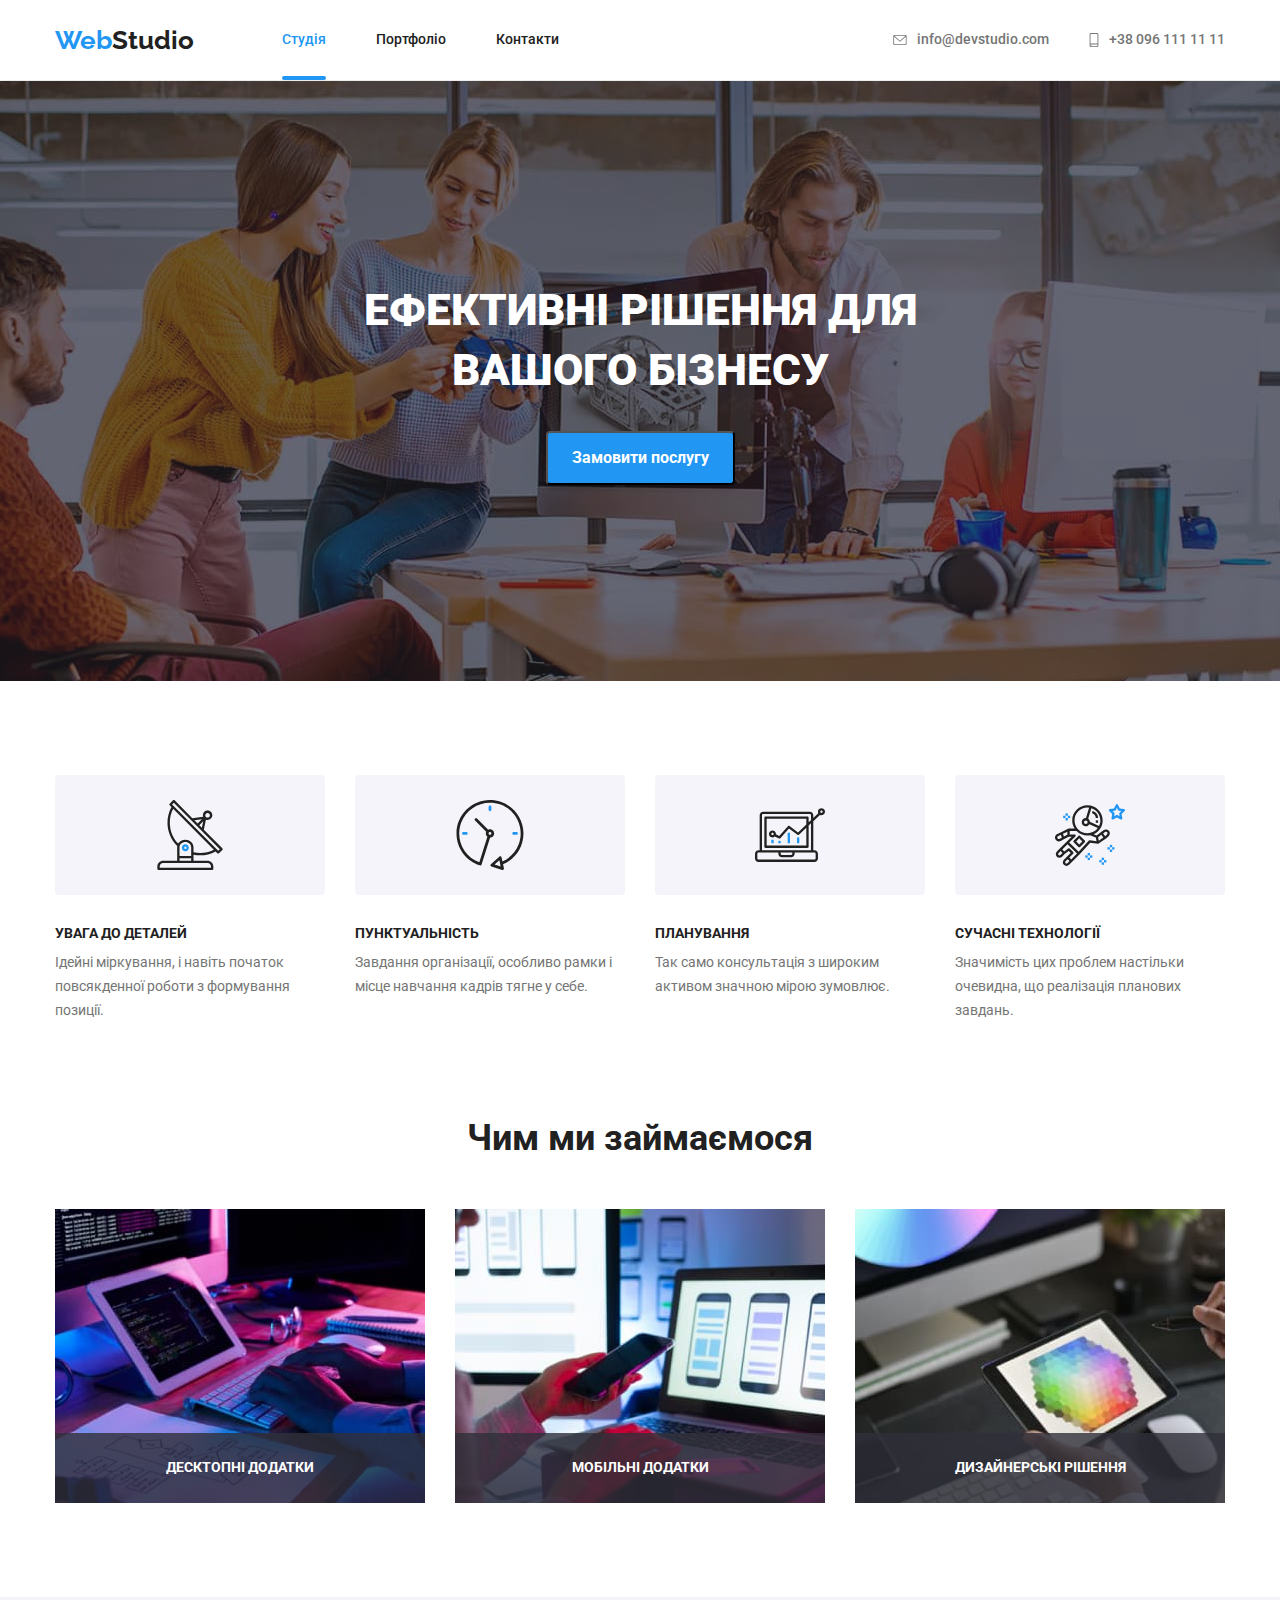
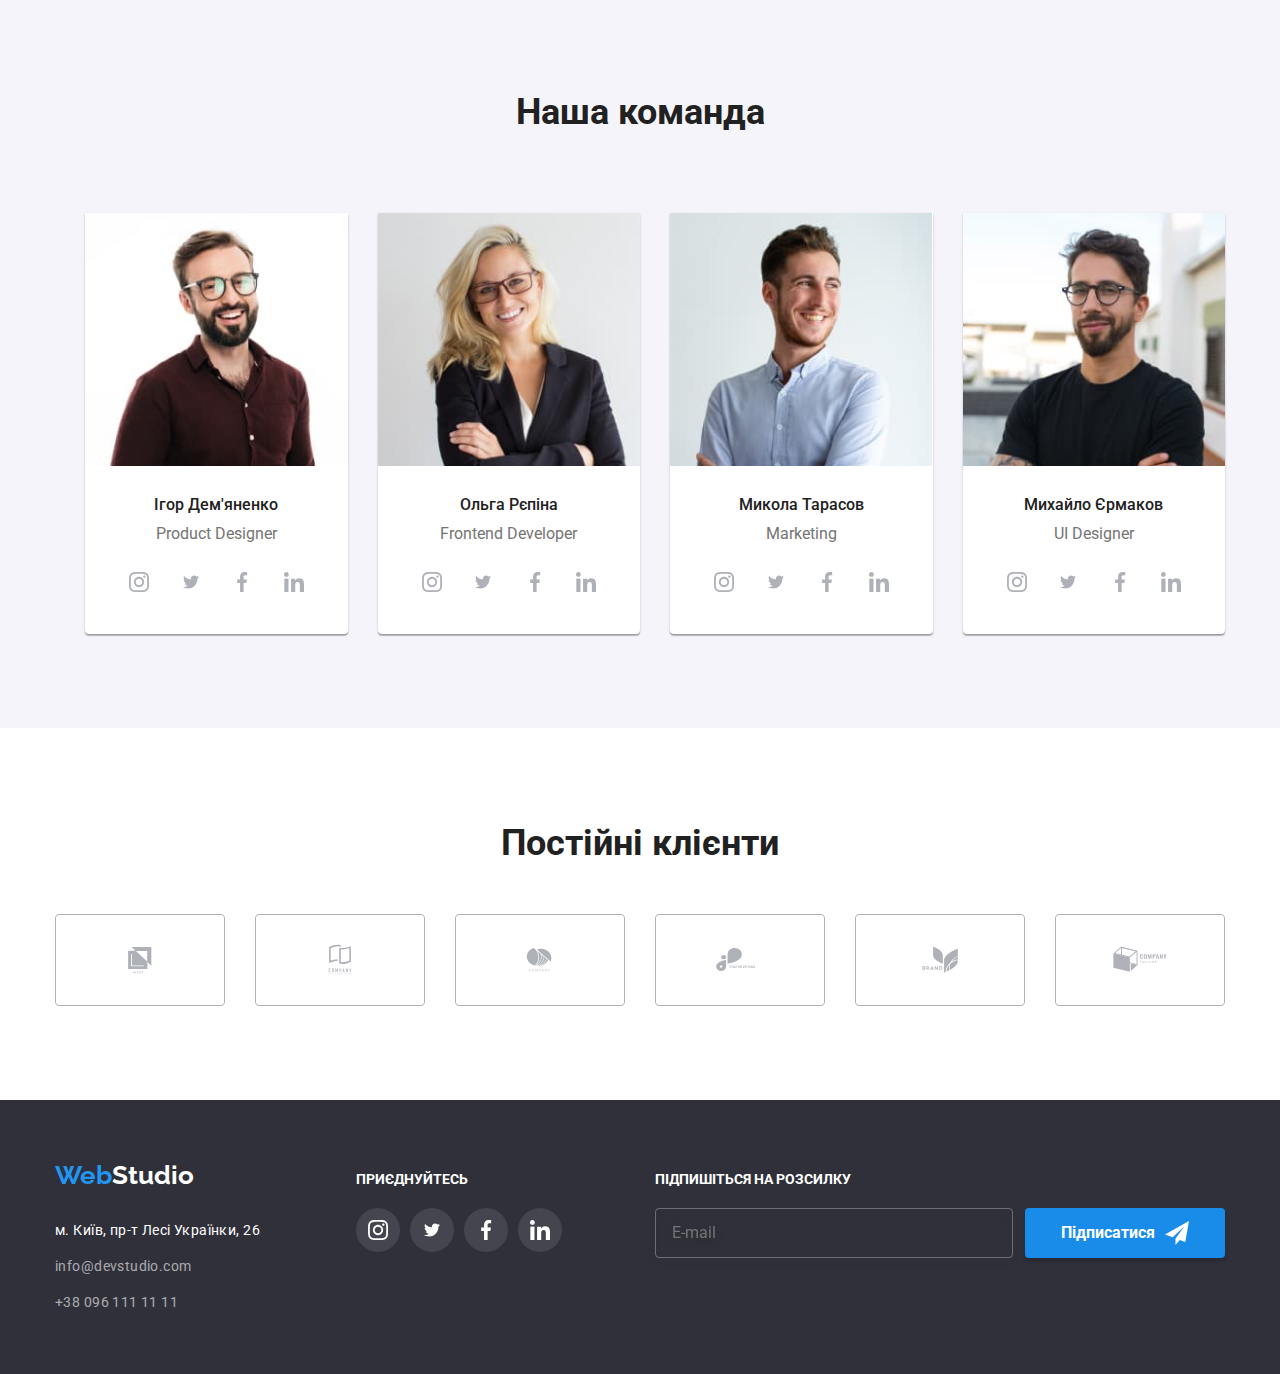
==== commit b3d49775: "fixing btn-hover, menu" ====
--- a/index.html
+++ b/index.html
@@ -64,7 +64,7 @@
         </ul>
       </div>
 
-      <div class="mobile-menu js-menu-container" data-modal>
+      <div class="mobile-menu js-menu-container">
         <div class="container mobile-menu__container">
           <button class="mobile-menu__close-btn js-close-menu">
             <svg class="mobile-menu__close-icon" width="18" height="18">
@@ -210,7 +210,7 @@
                 <p class="business__description">Десктопні додатки</p>
               </div>
               <img
-                srcset="./images/box1.jpg 1x, ./images/box1_desctop@2.jpg 2x"
+                srcset="./images/box1.jpg 1x, ./images/box1_desktop@2.jpg 2x"
                 src="./images/box1.jpg"
                 alt="Кодинг"
                 width="370"
@@ -221,7 +221,7 @@
                 <p class="business__description">Мобільні додатки</p>
               </div>
               <img
-                srcset="./images/box2.jpg 1x, ./images/box2_desctop@2.jpg 2x"
+                srcset="./images/box2.jpg 1x, ./images/box2_desktop@2.jpg 2x"
                 src="./images/box2.jpg"
                 alt="Дизайн"
                 width="370"
@@ -232,7 +232,7 @@
                 <p class="business__description">Дизайнерські рішення</p>
               </div>
               <img
-                srcset="./images/box3.jpg 1x, ./images/box3_desctop@2.jpg 2x"
+                srcset="./images/box3.jpg 1x, ./images/box3_desktop@2.jpg 2x"
                 src="./images/box3.jpg"
                 alt="Палітра"
                 width="370"
@@ -742,7 +742,7 @@
       </div>
     </div>
 
+    <script src="./js/mobile-menu.js"></script>
     <script src="./js/modal.js"></script>
-    <script src="./js/mobile-menu.js"></script>
-  </body>
+    </body>
 </html>
--- a/css/main.min.css
+++ b/css/main.min.css
@@ -1 +1 @@
-:root{--primary-text-color: #212121;--secondary-text-color: #757575;--hero-text-color: #ffffff;--description-text-color: #757575;--accent-color: #2196f3;--background-color: #f5f5f5;--background-section-color: #f5f4fa;--background-hero-footer-color: #2f303a;--fill-icons-color: #afb1b8;--primary-text-family: Roboto, sans-serif;--secondary-text-family: Raleway;--card-set-gap: 30px}.visually-hidden{position:absolute;width:1px;height:1px;margin:-1px;border:0;padding:0;clip:rect(0 0 0 0);overflow:hidden}h1,h2,h3,h4,h5,h6,p,ul{margin:0px;padding:0px}ul{list-style:none}a{text-decoration:none}img{display:block;max-width:100%}body{color:var(--primary-text-color);font-family:var(--primary-text-family)}.container{padding-left:15px;padding-right:15px}@media screen and (min-width: 480px){.container{width:480px;margin-left:auto;margin-right:auto}}@media screen and (min-width: 768px){.container{width:768px}}@media screen and (min-width: 1200px){.container{width:1200px}}.logo{color:var(--primary-text-color);font-family:var(--secondary-text-family);font-weight:700;font-size:24px;line-height:1.17;text-decoration:none}@media screen and (min-width: 1200px){.logo{font-size:26px;line-height:1.19}}.logo__text-accent{color:var(--accent-color)}.footer-logo{color:var(--hero-text-color);margin-right:0px}.mobile-menu{position:absolute;top:0;left:0;width:100vw;height:100vh;overflow:auto;background-color:var(--hero-text-color);opacity:0;visibility:hidden;pointer-events:none;-webkit-transition:opacity 250ms cubic-bezier(0.4, 0, 0.2, 1),visibility 250ms cubic-bezier(0.4, 0, 0.2, 1);transition:opacity 250ms cubic-bezier(0.4, 0, 0.2, 1),visibility 250ms cubic-bezier(0.4, 0, 0.2, 1)}.mobile-menu.is-open{opacity:1;visibility:visible;pointer-events:auto}.mobile-menu__container{position:relative;display:-webkit-box;display:-ms-flexbox;display:flex;-webkit-box-orient:vertical;-webkit-box-direction:normal;-ms-flex-direction:column;flex-direction:column;-webkit-box-pack:justify;-ms-flex-pack:justify;justify-content:space-between;height:100%;padding-top:48px;padding-bottom:48px;padding-left:40px}.mobile-menu-btn{background-color:rgba(0,0,0,0);border:none;top:10px;right:0;padding:0;line-height:0}.mobile-menu__close-btn{position:absolute;top:10px;right:0;background-color:rgba(0,0,0,0);border:none;padding:0;margin-right:15px;line-height:0;width:40px;height:40px}.mobile-menu-btn__icon{fill:var(--primary-text-color)}.mobile-menu__link{font-size:40px;font-weight:500;line-height:1.18;color:var(--primary-text-color)}.mobile-menu__item:not(:last-child){margin-bottom:32px}.mobile-menu__contact-phone{font-weight:500;font-size:34px;line-height:1.18;color:var(--accent-color);margin-bottom:32px}.mobile-menu__contact-mail{font-weight:500;font-size:24px;line-height:1.17;color:var(--description-text-color)}.mobile-menu__contact-item:not(:last-child){margin-bottom:32px}.active{color:var(--accent-color)}.mobile-menu__social-list{display:-webkit-box;display:-ms-flexbox;display:flex;margin-top:64px}.mobile-menu__social-link{font-weight:500;font-size:18px;line-height:22px;color:var(--accent-color)}.mobile-menu__social-item:not(:last-child) .mobile-menu__social-link{padding-right:10px;border-right:1px solid rgba(33,33,33,.2)}.mobile-menu__social-item:not(:first-child) .mobile-menu__social-link{padding-left:10px}.hero-container__btn{color:var(--hero-text-color);background-color:var(--accent-color);font-weight:700;font-size:16px;line-height:1.88;-webkit-box-shadow:0px 4px 4px rgba(0,0,0,.15);box-shadow:0px 4px 4px rgba(0,0,0,.15);border-radius:4px;cursor:pointer;display:block;margin-left:auto;margin-right:auto;padding:10px 24px;-webkit-transition:color 250ms cubic-bezier(0.4, 0, 0.2, 1),background-color 250ms cubic-bezier(0.4, 0, 0.2, 1),-webkit-box-shadow 250ms cubic-bezier(0.4, 0, 0.2, 1);transition:color 250ms cubic-bezier(0.4, 0, 0.2, 1),background-color 250ms cubic-bezier(0.4, 0, 0.2, 1),-webkit-box-shadow 250ms cubic-bezier(0.4, 0, 0.2, 1);transition:color 250ms cubic-bezier(0.4, 0, 0.2, 1),background-color 250ms cubic-bezier(0.4, 0, 0.2, 1),box-shadow 250ms cubic-bezier(0.4, 0, 0.2, 1);transition:color 250ms cubic-bezier(0.4, 0, 0.2, 1),background-color 250ms cubic-bezier(0.4, 0, 0.2, 1),box-shadow 250ms cubic-bezier(0.4, 0, 0.2, 1),-webkit-box-shadow 250ms cubic-bezier(0.4, 0, 0.2, 1)}.social-list{display:-webkit-box;display:-ms-flexbox;display:flex;-webkit-box-pack:justify;-ms-flex-pack:justify;justify-content:space-between}.social-list__link{display:-webkit-box;display:-ms-flexbox;display:flex;-webkit-box-pack:center;-ms-flex-pack:center;justify-content:center;-webkit-box-align:center;-ms-flex-align:center;align-items:center;width:44px;height:44px;border-radius:50%;-webkit-transition:background-color 250ms cubic-bezier(0.4, 0, 0.2, 1);transition:background-color 250ms cubic-bezier(0.4, 0, 0.2, 1)}.social-list__link:hover,.social-list__link:focus{background-color:var(--accent-color)}.social-list__icon{fill:var(--fill-icons-color);-webkit-transition:fill 250ms cubic-bezier(0.4, 0, 0.2, 1);transition:fill 250ms cubic-bezier(0.4, 0, 0.2, 1)}.social-list__link:hover .social-list__icon,.social-list__link:focus .social-list__icon{fill:var(--hero-text-color)}.social-list{display:-webkit-box;display:-ms-flexbox;display:flex;-webkit-box-pack:justify;-ms-flex-pack:justify;justify-content:space-between}.social-list__link{display:-webkit-box;display:-ms-flexbox;display:flex;-webkit-box-pack:center;-ms-flex-pack:center;justify-content:center;-webkit-box-align:center;-ms-flex-align:center;align-items:center;width:44px;height:44px;border-radius:50%;-webkit-transition:background-color 250ms cubic-bezier(0.4, 0, 0.2, 1);transition:background-color 250ms cubic-bezier(0.4, 0, 0.2, 1)}.social-list__link:hover,.social-list__link:focus{background-color:var(--accent-color)}.social-list__icon{fill:var(--fill-icons-color);-webkit-transition:fill 250ms cubic-bezier(0.4, 0, 0.2, 1);transition:fill 250ms cubic-bezier(0.4, 0, 0.2, 1)}.social-list__link:hover .social-list__icon,.social-list__link:focus .social-list__icon{fill:var(--hero-text-color)}.footer-link .social-list__item:not(:last-child){margin-right:10px}.footer-link .social-list__icon{fill:var(--hero-text-color)}.footer-link .social-list__link{background-color:rgba(255,255,255,.1);-webkit-transition:background-color 250ms cubic-bezier(0.4, 0, 0.2, 1);transition:background-color 250ms cubic-bezier(0.4, 0, 0.2, 1)}.footer-link .social-list__link:hover,.footer-link .social-list__link:focus{background-color:var(--accent-color)}.backdrop{position:fixed;top:0;left:0;width:100vw;height:100vh;background-color:rgba(0,0,0,.2);-webkit-transition:opacity 250ms cubic-bezier(0.4, 0, 0.2, 1),visibility 250ms cubic-bezier(0.4, 0, 0.2, 1);transition:opacity 250ms cubic-bezier(0.4, 0, 0.2, 1),visibility 250ms cubic-bezier(0.4, 0, 0.2, 1)}.backdrop.is-hidden{opacity:0;visibility:hidden;pointer-events:none}.modal{position:absolute;top:50%;left:50%;-webkit-transform:translate(-50%, -50%);transform:translate(-50%, -50%);width:528px;height:581px;background-color:var(--hero-text-color);padding:40px;-webkit-box-shadow:0px 1px 3px rgba(0,0,0,.12),0px 1px 1px rgba(0,0,0,.14),0px 2px 1px rgba(0,0,0,.2);box-shadow:0px 1px 3px rgba(0,0,0,.12),0px 1px 1px rgba(0,0,0,.14),0px 2px 1px rgba(0,0,0,.2);border-radius:4px;-webkit-transition:-webkit-transform 250ms cubic-bezier(0.4, 0, 0.2, 1);transition:-webkit-transform 250ms cubic-bezier(0.4, 0, 0.2, 1);transition:transform 250ms cubic-bezier(0.4, 0, 0.2, 1);transition:transform 250ms cubic-bezier(0.4, 0, 0.2, 1), -webkit-transform 250ms cubic-bezier(0.4, 0, 0.2, 1)}.modal__close-btn{position:absolute;top:8px;right:8px;display:-webkit-box;display:-ms-flexbox;display:flex;-webkit-box-pack:center;-ms-flex-pack:center;justify-content:center;-webkit-box-align:center;-ms-flex-align:center;align-items:center;width:30px;height:30px;border-radius:50%;border:1px solid rgba(0,0,0,.1);background:var(--hero-text-color);padding:0px;cursor:pointer}.modal__close-icon{-webkit-transition:fill 250ms cubic-bezier(0.4, 0, 0.2, 1);transition:fill 250ms cubic-bezier(0.4, 0, 0.2, 1)}.modal__close-btn:hover .modal__close-icon,.modal__close-btn:focus .modal__close-icon{fill:var(--accent-color)}.modal__action{margin-bottom:12px;font-weight:700;font-size:20px;line-height:1.15;text-align:center;color:var(--primary-text-color)}.contact-form{width:100%}.contact-form__input{display:block;width:100%;height:40px;padding-left:42px;border:1px solid rgba(33,33,33,.2);border-radius:4px;-webkit-transition:border-color 250ms cubic-bezier(0.4, 0, 0.2, 1);transition:border-color 250ms cubic-bezier(0.4, 0, 0.2, 1)}.contact-form__input:focus{outline:none;border-color:var(--accent-color)}.contact-form__icon{position:absolute;top:50%;left:15px;-webkit-transform:translateY(-50%);transform:translateY(-50%);-webkit-transition:fill 250ms cubic-bezier(0.4, 0, 0.2, 1);transition:fill 250ms cubic-bezier(0.4, 0, 0.2, 1)}.contact-form__input:focus+.contact-form__icon{fill:var(--accent-color)}.contact-form__field{display:block;font-size:12px;line-height:1.17;color:var(--description-text-color)}.contact-form__message{width:100%;height:120px;margin-top:4px;margin-bottom:20px;padding:12px 16px;border:1px solid rgba(33,33,33,.2);border-radius:4px;resize:none;font-size:12px;line-height:1.17;-webkit-transition:border-color 250ms cubic-bezier(0.4, 0, 0.2, 1);transition:border-color 250ms cubic-bezier(0.4, 0, 0.2, 1)}.contact-form__message:focus{outline:none;border-color:var(--accent-color)}.contact-form__message::-webkit-input-placeholder{color:rgba(117,117,117,.5)}.contact-form__message::-moz-placeholder{color:rgba(117,117,117,.5)}.contact-form__message:-ms-input-placeholder{color:rgba(117,117,117,.5)}.contact-form__message::-ms-input-placeholder{color:rgba(117,117,117,.5)}.contact-form__message::placeholder{color:rgba(117,117,117,.5)}.contact-form__input-wrapper{position:relative;display:block;margin-bottom:10px;margin-top:4px}.contact-form__checkbox-label{display:-webkit-box;display:-ms-flexbox;display:flex;-webkit-box-pack:center;-ms-flex-pack:center;justify-content:center;-webkit-box-align:center;-ms-flex-align:center;align-items:center;font-size:14px;color:var(--description-text-color);cursor:pointer}.contact-form__checkbox-label::before{content:"";display:inline-block;width:16px;height:15px;cursor:pointer;margin-right:7px;border:2px solid var(--primary-text-color);border-radius:4px;-webkit-transition:background-image 250ms cubic-bezier(0.4, 0, 0.2, 1);transition:background-image 250ms cubic-bezier(0.4, 0, 0.2, 1)}.contact-form__checkbox:focus+.contact-form__checkbox-label::before{border-color:var(--accent-color);-webkit-transition:border-color 250ms cubic-bezier(0.4, 0, 0.2, 1);transition:border-color 250ms cubic-bezier(0.4, 0, 0.2, 1)}.contact-form__checkbox:checked+.contact-form__checkbox-label::before{background:var(--accent-color);border-radius:2px;background-image:url(../images/check.svg);background-repeat:no-repeat;background-position:center;border-color:var(--accent-color);-webkit-transition:background-image 250ms cubic-bezier(0.4, 0, 0.2, 1);transition:background-image 250ms cubic-bezier(0.4, 0, 0.2, 1)}.contact-form__submit-btn{display:block;margin-left:auto;margin-right:auto;width:200px;height:50px;margin-top:30px;padding:10px 52px;color:var(--hero-text-color);font-weight:700;font-size:16px;line-height:1.88;background:#188ce8;border-radius:4px;border:0;cursor:pointer;-webkit-transition:-webkit-box-shadow 250ms cubic-bezier(0.4, 0, 0.2, 1);transition:-webkit-box-shadow 250ms cubic-bezier(0.4, 0, 0.2, 1);transition:box-shadow 250ms cubic-bezier(0.4, 0, 0.2, 1);transition:box-shadow 250ms cubic-bezier(0.4, 0, 0.2, 1), -webkit-box-shadow 250ms cubic-bezier(0.4, 0, 0.2, 1)}.contact-form__submit-btn:hover,.contact-form__submit-btn:focus{-webkit-box-shadow:0px 4px 4px rgba(0,0,0,.15);box-shadow:0px 4px 4px rgba(0,0,0,.15)}.contact-form__conditions-contract{text-decoration:underline;color:var(--accent-color)}.footer-form{margin-left:auto}.footer-form-wrapper{display:-webkit-box;display:-ms-flexbox;display:flex;-webkit-box-align:center;-ms-flex-align:center;align-items:center}@media screen and (max-width: 1199px){.footer-form-wrapper{display:block}}.footer-form-wrapper__input{width:358px;height:50px;padding-left:16px;margin-right:12px;border:1px solid rgba(255,255,255,.3);-webkit-filter:drop-shadow(0px 4px 4px rgba(0, 0, 0, 0.15));filter:drop-shadow(0px 4px 4px rgba(0, 0, 0, 0.15));border-radius:4px;background-color:inherit;color:rgba(255,255,255,.6)}@media screen and (max-width: 1199px){.footer-form-wrapper__input{width:450px;height:50px;margin-bottom:20px}}.footer-form-wrapper__btn{display:-webkit-box;display:-ms-flexbox;display:flex;width:200px;height:50px;-webkit-box-pack:center;-ms-flex-pack:center;justify-content:center;-webkit-box-align:center;-ms-flex-align:center;align-items:center;color:var(--hero-text-color);font-weight:700;font-size:16px;line-height:1.88;background:#188ce8;border-radius:4px;border:0;cursor:pointer;-webkit-box-shadow:0px 4px 4px rgba(0,0,0,.15);box-shadow:0px 4px 4px rgba(0,0,0,.15);border-radius:4px}@media screen and (max-width: 1199px){.footer-form-wrapper__btn{margin-left:auto;margin-right:auto}}.footer-form-wrapper__icon-send{margin-left:10px}.header-container{display:-webkit-box;display:-ms-flexbox;display:flex;-webkit-box-pack:justify;-ms-flex-pack:justify;justify-content:space-between;-webkit-box-align:center;-ms-flex-align:center;align-items:center;height:60px}@media screen and (min-width: 768px){.header-container{height:80px}}.header{border-bottom-width:1px;border-bottom-style:solid;border-bottom-color:#ececec}@media screen and (max-width: 767px){.navigation{display:none}.contact{display:none}}@media screen and (min-width: 768px){.mobile-menu-btn{display:none}.header-container{display:-webkit-box;display:-ms-flexbox;display:flex;-webkit-box-align:center;-ms-flex-align:center;align-items:center}.navigation{display:-webkit-box;display:-ms-flexbox;display:flex;margin-left:88px}.contact{margin-left:auto}.navigation__item{position:relative;display:-webkit-box;display:-ms-flexbox;display:flex;font-size:14px;font-weight:500;line-height:1.14;text-decoration:none}.navigation__link{display:-webkit-box;display:-ms-flexbox;display:flex;padding-top:32px;padding-bottom:32px;color:var(--primary-text-color);-webkit-transition:color 250ms cubic-bezier(0.4, 0, 0.2, 1);transition:color 250ms cubic-bezier(0.4, 0, 0.2, 1)}.navigation__link:hover,.navigation__link:focus{color:var(--accent-color)}.navigation__item:not(:last-child){margin-right:50px}.contact__item{display:-webkit-box;display:-ms-flexbox;display:flex}.contact__link{display:-webkit-box;display:-ms-flexbox;display:flex;-webkit-box-align:center;-ms-flex-align:center;align-items:center;font-weight:500;color:var(--description-text-color)}.active{color:var(--accent-color)}.active::after{content:"";position:absolute;bottom:0;width:100%;height:4px;border-radius:2px;background-color:var(--accent-color)}.navigation__item:not(:last-child){margin-right:50px}.contact__icon{display:block;fill:currentColor}}@media screen and (max-width: 1199px){.contact{padding-top:21px;padding-bottom:21px}.contact__item:not(:last-child){margin-bottom:10px}.contact__link{font-size:12px;line-height:1.17}.contact__icon{margin-right:8px}}@media screen and (min-width: 1200px){.contact{display:-webkit-box;display:-ms-flexbox;display:flex}.contact__link{display:-webkit-box;display:-ms-flexbox;display:flex;padding-top:32px;padding-bottom:32px;color:var(--primary-text-color);-webkit-transition:color 250ms cubic-bezier(0.4, 0, 0.2, 1);transition:color 250ms cubic-bezier(0.4, 0, 0.2, 1);font-size:14px;line-height:1.14}.contact__link:hover,.contact__link:focus{color:var(--accent-color)}.contact__icon{margin-right:10px}.contact__icon:hover,.contact__icon:focus{fill:var(--accent-color)}.contact__item:not(:last-child){margin-right:40px}}.hero{text-align:center;background-color:#c4c4c4;margin:auto;background-image:-webkit-gradient(linear, left top, left bottom, from(rgba(47, 48, 58, 0.4)), to(rgba(47, 48, 58, 0.4)));background-image:linear-gradient(rgba(47, 48, 58, 0.4), rgba(47, 48, 58, 0.4));background-size:cover;background-repeat:no-repeat;background-position:center}@media screen and (max-width: 1199px){.hero{max-width:767px;height:400px;padding-top:118px;padding-bottom:118px}}@media screen and (max-width: 767px){.hero{max-width:480px;background-image:url("../images/header_mobile@1x.jpg")}}@media screen and (max-width: 767px)and (min-device-pixel-ratio: 2),screen and (max-width: 767px)and (-webkit-min-device-pixel-ratio: 2),screen and (max-width: 767px)and (min-resolution: 192dpi),screen and (max-width: 767px)and (min-resolution: 2dppx){.hero{background-image:url("../images/header_mobile@2x.jpg")}}@media screen and (min-width: 768px){.hero{max-width:768px;background-image:url("../images/header_tablet@1x.jpg")}}@media screen and (min-width: 768px)and (min-device-pixel-ratio: 2),screen and (min-width: 768px)and (-webkit-min-device-pixel-ratio: 2),screen and (min-width: 768px)and (min-resolution: 192dpi),screen and (min-width: 768px)and (min-resolution: 2dppx){.hero{background-image:url("../images/header_tablet@2x.jpg")}}@media screen and (min-width: 1199px){.hero{max-width:1600px;height:600px;padding-top:200px;padding-bottom:200px;background-image:url("../images/header_desktop@1x.jpg")}}@media screen and (min-width: 1199px)and (min-device-pixel-ratio: 2),screen and (min-width: 1199px)and (-webkit-min-device-pixel-ratio: 2),screen and (min-width: 1199px)and (min-resolution: 192dpi),screen and (min-width: 1199px)and (min-resolution: 2dppx){.hero{background-image:url("../images/header_desktop@2x.jpg")}}.hero-container__title{color:var(--hero-text-color);font-weight:900;text-transform:uppercase;margin-left:auto;margin-right:auto;margin-bottom:30px}@media screen and (max-width: 1199px){.hero-container__title{font-size:26px;line-height:1.62;width:360px}}@media screen and (min-width: 1200px){.hero-container__title{font-size:44px;line-height:1.36;width:696px}}.feature{padding-top:94px;padding-bottom:94px}@media screen and (max-width: 1199px){.feature{padding-top:60px;padding-bottom:60px}}@media screen and (max-width: 767px){.features{display:block}}@media screen and (min-width: 768px){.features{display:-webkit-box;display:-ms-flexbox;display:flex;-ms-flex-wrap:wrap;flex-wrap:wrap}}.features__title{font-weight:700;font-size:14px;line-height:1.17;margin-bottom:10px}@media screen and (max-width: 767px){.features__title{text-align:center}}.features__description{color:var(--description-text-color);font-size:14px;line-height:1.71}@media screen and (max-width: 767px){.features__section{width:450px}}@media screen and (min-width: 768px)and (max-width: 1199px){.features__section{width:354px;-ms-flex-preferred-size:calc(50% - var(--card-set-gap));flex-basis:calc(50% - var(--card-set-gap));margin-top:var(--card-set-gap)}}@media screen and (min-width: 1200px){.features__section{width:270px}}@media screen and (min-width: 768px)and (max-width: 1199px){.features__section:nth-child(odd){margin-right:30px}}@media screen and (min-width: 1200px){.features__section:not(:last-child){margin-right:30px}}.features__picture{display:-webkit-box;display:-ms-flexbox;display:flex;width:100%;height:120px;background:var(--background-section-color);border-radius:4px;-webkit-box-pack:center;-ms-flex-pack:center;justify-content:center;-webkit-box-align:center;-ms-flex-align:center;align-items:center;margin-bottom:30px}.examples{padding-bottom:94px}@media screen and (max-width: 1199px){.examples{display:none}}.business{display:-webkit-box;display:-ms-flexbox;display:flex}.business__section{position:relative}.business__section:not(:last-child){margin-right:30px}.examples-container__title{font-weight:700;font-size:36px;line-height:1.17;text-align:center;margin-bottom:50px}.business__overlay{position:absolute;display:-webkit-box;display:-ms-flexbox;display:flex;bottom:0;width:100%;height:70px;background:rgba(47,48,58,.8);font-weight:700;font-size:14px;line-height:1.14;-webkit-box-align:center;-ms-flex-align:center;align-items:center;-webkit-box-pack:center;-ms-flex-pack:center;justify-content:center;text-transform:uppercase;color:var(--hero-text-color)}.team{background-color:var(--background-section-color);padding-top:94px;padding-bottom:94px}@media screen and (max-width: 1199px){.team{padding-top:60px;padding-bottom:60px}}.team-container__title{font-weight:700;text-align:center;line-height:1.17;font-size:36px;margin-bottom:50px}@media screen and (max-width: 1199px){.team-container__title{font-size:28px;margin-bottom:30px}}.cards{display:-webkit-box;display:-ms-flexbox;display:flex;-ms-flex-wrap:wrap;flex-wrap:wrap}@media screen and (max-width: 767px){.cards{display:block}}.cards__section{background-color:var(--hero-text-color);border-radius:0px 0px 4px 4px;-webkit-box-shadow:0px 1px 3px rgba(0,0,0,.12),0px 1px 1px rgba(0,0,0,.14),0px 2px 1px rgba(0,0,0,.2);box-shadow:0px 1px 3px rgba(0,0,0,.12),0px 1px 1px rgba(0,0,0,.14),0px 2px 1px rgba(0,0,0,.2)}@media screen and (max-width: 767px){.cards__section{width:450px}}@media screen and (min-width: 768px)and (max-width: 1199px){.cards__section{width:354px;-ms-flex-preferred-size:calc(50% - var(--card-set-gap));flex-basis:calc(50% - var(--card-set-gap));margin-top:var(--card-set-gap)}}@media screen and (min-width: 1200px){.cards__section{width:270px;-ms-flex-preferred-size:calc(25% - var(--card-set-gap));flex-basis:calc(25% - var(--card-set-gap));margin-left:var(--card-set-gap);margin-top:var(--card-set-gap)}}@media screen and (max-width: 767px){.cards__section:not(:last-child){margin-bottom:30px}}@media screen and (min-width: 768px)and (max-width: 1199px){.cards__section:nth-child(odd){margin-right:30px}}.cards__person-card{padding:30px 32px}@media screen and (max-width: 767px){.cards__person-card{padding:30px 122px 24px 122px}}@media screen and (min-width: 768px)and (max-width: 1199px){.cards__person-card{padding:30px 74px 24px 74px}}.cards__person-name{font-weight:500;font-size:16px;line-height:1.17;text-align:center;margin-bottom:10px}.cards__person-position{color:var(--description-text-color);font-weight:400;font-size:16px;line-height:1.17;text-align:center;margin-bottom:16px}.clients{padding-top:94px;padding-bottom:94px}@media screen and (max-width: 1199px){.clients{padding-top:60px;padding-bottom:60px}}.clients-container__title{font-weight:700;font-size:36px;line-height:1.17;text-align:center;margin-bottom:50px}@media screen and (max-width: 1199px){.clients-container__title{font-size:28px;margin-bottom:0}}.clients-list{display:-webkit-box;display:-ms-flexbox;display:flex;-ms-flex-wrap:wrap;flex-wrap:wrap}.clients-list__item{height:92;margin-right:30px;width:170px}@media screen and (max-width: 767px){.clients-list__item{width:210px;-ms-flex-preferred-size:calc(50% - var(--card-set-gap));flex-basis:calc(50% - var(--card-set-gap));margin-top:var(--card-set-gap)}}@media screen and (min-width: 768px)and (max-width: 1199px){.clients-list__item{width:226px;-ms-flex-preferred-size:calc(33.3333333333% - var(--card-set-gap));flex-basis:calc(33.3333333333% - var(--card-set-gap));margin-top:var(--card-set-gap)}}@media screen and (max-width: 767px){.clients-list__item:nth-child(even){margin-right:0}}@media screen and (min-width: 768px)and (max-width: 1199px){.clients-list__item:nth-child(3n+3){margin-right:0}}@media screen and (min-width: 1200px){.clients-list__item:last-child{margin-right:0}}.clients-list__link{display:-webkit-box;display:-ms-flexbox;display:flex;-webkit-box-pack:center;-ms-flex-pack:center;justify-content:center;-webkit-box-align:center;-ms-flex-align:center;align-items:center;height:92px;border:1px solid var(--fill-icons-color);border-radius:4px;width:170px;-webkit-transition:border 250ms cubic-bezier(0.4, 0, 0.2, 1);transition:border 250ms cubic-bezier(0.4, 0, 0.2, 1)}@media screen and (max-width: 767px){.clients-list__link{width:210px}}@media screen and (min-width: 768px)and (max-width: 1199px){.clients-list__link{width:226px}}.clients-list__link:hover,.clients-list__link:focus{border:1px solid var(--accent-color);border-radius:4px}.clients-list__icon{fill:var(--fill-icons-color);-webkit-transition:fill 250ms cubic-bezier(0.4, 0, 0.2, 1);transition:fill 250ms cubic-bezier(0.4, 0, 0.2, 1)}.clients-list__link:hover .clients-list__icon,.clients-list__link:focus .clients-list__icon{fill:var(--accent-color)}.footer{background-color:var(--background-hero-footer-color);padding-top:60px;padding-bottom:60px}.home{color:var(--hero-text-color);font-style:normal;font-size:14px;line-height:1.71;letter-spacing:.03em;display:block;margin-top:28px;width:231px}@media screen and (max-width: 767px){.home{margin-top:20px;margin-bottom:60px;margin-left:auto;margin-right:auto}}@media screen and (min-width: 767px)and (max-width: 1199px){.home{text-align:center}}.home__contact{color:rgba(255,255,255,.6);display:block}.footmail{margin-top:12px;margin-bottom:12px}.footer-container{display:-webkit-box;display:-ms-flexbox;display:flex;-webkit-box-align:baseline;-ms-flex-align:baseline;align-items:baseline}@media screen and (max-width: 1199px){.footer-container{display:block;text-align:center}}.footer-container__address{margin-right:70px}@media screen and (max-width: 767px){.footer-container__address{margin-right:0}}@media screen and (min-width: 767px)and (max-width: 1199px){.footer-container__address{margin-right:0}}@media screen and (min-width: 767px)and (max-width: 1199px){.footer-container__address-logo{width:262px;margin-left:76px;margin-bottom:60px}}.footer-link__title,.footer-form__title{color:var(--hero-text-color);font-weight:700;font-size:14px;text-transform:uppercase;line-height:1.14;margin-bottom:20px}@media screen and (max-width: 767px){.footer-link{margin-bottom:60px;margin-left:auto;margin-right:auto}}@media screen and (max-width: 1199px){.footer-link{width:206px;height:80px}}.filter{display:-webkit-box;display:-ms-flexbox;display:flex;margin-bottom:50px;-webkit-box-pack:center;-ms-flex-pack:center;justify-content:center}.filter__item:not(:last-child){margin-right:8px}.filter__button{cursor:pointer;color:var(--primary-text-color);background-color:var(--background-section-color);font-size:16px;font-weight:500;line-height:1.63;border-radius:4px;border-width:0;padding:6px 22px;-webkit-transition:color 250ms cubic-bezier(0.4, 0, 0.2, 1),background-color 250ms cubic-bezier(0.4, 0, 0.2, 1),-webkit-box-shadow 250ms cubic-bezier(0.4, 0, 0.2, 1);transition:color 250ms cubic-bezier(0.4, 0, 0.2, 1),background-color 250ms cubic-bezier(0.4, 0, 0.2, 1),-webkit-box-shadow 250ms cubic-bezier(0.4, 0, 0.2, 1);transition:color 250ms cubic-bezier(0.4, 0, 0.2, 1),background-color 250ms cubic-bezier(0.4, 0, 0.2, 1),box-shadow 250ms cubic-bezier(0.4, 0, 0.2, 1);transition:color 250ms cubic-bezier(0.4, 0, 0.2, 1),background-color 250ms cubic-bezier(0.4, 0, 0.2, 1),box-shadow 250ms cubic-bezier(0.4, 0, 0.2, 1),-webkit-box-shadow 250ms cubic-bezier(0.4, 0, 0.2, 1)}.filter__button:hover,.filter__button:focus{color:var(--hero-text-color);background-color:var(--accent-color);-webkit-box-shadow:0px 3px 1px rgba(0,0,0,.1),0px 1px 2px rgba(0,0,0,.08),0px 2px 2px rgba(0,0,0,.12);box-shadow:0px 3px 1px rgba(0,0,0,.1),0px 1px 2px rgba(0,0,0,.08),0px 2px 2px rgba(0,0,0,.12)}.portfolio{padding-top:94px;padding-bottom:94px}.card-set{display:-webkit-box;display:-ms-flexbox;display:flex;-ms-flex-wrap:wrap;flex-wrap:wrap;margin-left:calc(-1*var(--card-set-gap));margin-top:calc(-1*var(--card-set-gap))}.card-set__item{-ms-flex-preferred-size:calc(33.3333333333% - var(--card-set-gap));flex-basis:calc(33.3333333333% - var(--card-set-gap));margin-left:var(--card-set-gap);margin-top:var(--card-set-gap)}.card-content__title{color:var(--primary-text-color);font-size:18px;font-weight:700;line-height:2}.card-content__description{color:var(--secondary-text-color);font-size:16px;font-weight:400;line-height:1.88;margin-top:4px}.card-content{padding:20px 24px 20px 24px;border-left:1px solid #eee;border-right:1px solid #eee;border-bottom:1px solid #eee}.card-set__link{display:block;-webkit-transition:-webkit-box-shadow 250ms cubic-bezier(0.4, 0, 0.2, 1);transition:-webkit-box-shadow 250ms cubic-bezier(0.4, 0, 0.2, 1);transition:box-shadow 250ms cubic-bezier(0.4, 0, 0.2, 1);transition:box-shadow 250ms cubic-bezier(0.4, 0, 0.2, 1), -webkit-box-shadow 250ms cubic-bezier(0.4, 0, 0.2, 1)}.card-set__link:hover,.card-set__link:focus{-webkit-box-shadow:0px 1px 1px rgba(0,0,0,.12),0px 4px 4px rgba(0,0,0,.06),1px 4px 6px rgba(0,0,0,.16);box-shadow:0px 1px 1px rgba(0,0,0,.12),0px 4px 4px rgba(0,0,0,.06),1px 4px 6px rgba(0,0,0,.16)}.card-set__img{position:relative;overflow:hidden}.card-set__overlay{position:absolute;top:0;width:100%;height:100%;background:rgba(33,150,243,.9);font-weight:400;font-size:18px;line-height:1.6;padding:63px 24px;color:var(--hero-text-color);opacity:0;-webkit-transform:translateY(100%);transform:translateY(100%);-webkit-transition:opacity 250ms cubic-bezier(0.4, 0, 0.2, 1),-webkit-transform 250ms cubic-bezier(0.4, 0, 0.2, 1);transition:opacity 250ms cubic-bezier(0.4, 0, 0.2, 1),-webkit-transform 250ms cubic-bezier(0.4, 0, 0.2, 1);transition:transform 250ms cubic-bezier(0.4, 0, 0.2, 1),opacity 250ms cubic-bezier(0.4, 0, 0.2, 1);transition:transform 250ms cubic-bezier(0.4, 0, 0.2, 1),opacity 250ms cubic-bezier(0.4, 0, 0.2, 1),-webkit-transform 250ms cubic-bezier(0.4, 0, 0.2, 1)}.card-set__item:hover .card-set__overlay,.card-set__item:focus .card-set__overlay{-webkit-transform:translateY(0);transform:translateY(0);opacity:1}/*# sourceMappingURL=main.min.css.map */+:root{--primary-text-color: #212121;--secondary-text-color: #757575;--hero-text-color: #ffffff;--description-text-color: #757575;--accent-color: #2196f3;--background-color: #f5f5f5;--background-section-color: #f5f4fa;--background-hero-footer-color: #2f303a;--fill-icons-color: #afb1b8;--primary-text-family: Roboto, sans-serif;--secondary-text-family: Raleway;--card-set-gap: 30px}.visually-hidden{position:absolute;width:1px;height:1px;margin:-1px;border:0;padding:0;clip:rect(0 0 0 0);overflow:hidden}h1,h2,h3,h4,h5,h6,p,ul{margin:0px;padding:0px}ul{list-style:none}a{text-decoration:none}img{display:block;max-width:100%}body{color:var(--primary-text-color);font-family:var(--primary-text-family)}.container{padding-left:15px;padding-right:15px}@media screen and (min-width: 480px){.container{width:480px;margin-left:auto;margin-right:auto}}@media screen and (min-width: 768px){.container{width:768px}}@media screen and (min-width: 1200px){.container{width:1200px}}.logo{color:var(--primary-text-color);font-family:var(--secondary-text-family);font-weight:700;font-size:24px;line-height:1.17;text-decoration:none}@media screen and (min-width: 1200px){.logo{font-size:26px;line-height:1.19}}.logo__text-accent{color:var(--accent-color)}.footer-logo{color:var(--hero-text-color);margin-right:0px}.mobile-menu{position:fixed;top:0;left:0;width:100vw;height:100vh;overflow:auto;background-color:var(--hero-text-color);opacity:0;visibility:hidden;pointer-events:none;-webkit-transition:opacity 250ms cubic-bezier(0.4, 0, 0.2, 1),visibility 250ms cubic-bezier(0.4, 0, 0.2, 1);transition:opacity 250ms cubic-bezier(0.4, 0, 0.2, 1),visibility 250ms cubic-bezier(0.4, 0, 0.2, 1)}.mobile-menu.is-open{opacity:1;visibility:visible;pointer-events:auto;z-index:10}.mobile-menu__container{position:relative;display:-webkit-box;display:-ms-flexbox;display:flex;-webkit-box-orient:vertical;-webkit-box-direction:normal;-ms-flex-direction:column;flex-direction:column;-webkit-box-pack:justify;-ms-flex-pack:justify;justify-content:space-between;height:100%;padding-top:48px;padding-bottom:48px;padding-left:40px}.mobile-menu-btn{background-color:rgba(0,0,0,0);border:none;top:10px;right:0;padding:0;line-height:0}.mobile-menu__close-btn{position:absolute;top:10px;right:0;background-color:rgba(0,0,0,0);border:none;padding:0;margin-right:15px;line-height:0;width:40px;height:40px}.mobile-menu__close-btn:hover .mobile-menu__close-icon,.mobile-menu__close-btn:focus .mobile-menu__close-icon{fill:var(--accent-color)}.mobile-menu__close-icon{-webkit-transition:fill 250ms cubic-bezier(0.4, 0, 0.2, 1);transition:fill 250ms cubic-bezier(0.4, 0, 0.2, 1)}.mobile-menu-btn__icon{fill:var(--primary-text-color)}.mobile-menu-btn:hover .mobile-menu-btn__icon{fill:var(--accent-color)}.mobile-menu__link{font-size:40px;font-weight:500;line-height:1.18;color:var(--primary-text-color)}.mobile-menu__item:not(:last-child){margin-bottom:32px}.mobile-menu__contact-phone{font-weight:500;font-size:34px;line-height:1.18;color:var(--accent-color);margin-bottom:32px}.mobile-menu__contact-mail{font-weight:500;font-size:24px;line-height:1.17;color:var(--description-text-color)}.mobile-menu__contact-item:not(:last-child){margin-bottom:32px}.active{color:var(--accent-color)}.mobile-menu__social-list{display:-webkit-box;display:-ms-flexbox;display:flex;margin-top:64px}.mobile-menu__social-link{font-weight:500;font-size:18px;line-height:22px;color:var(--accent-color)}.mobile-menu__social-item:not(:last-child) .mobile-menu__social-link{padding-right:10px;border-right:1px solid rgba(33,33,33,.2)}.mobile-menu__social-item:not(:first-child) .mobile-menu__social-link{padding-left:10px}.hero-container__btn{color:var(--hero-text-color);background-color:var(--accent-color);font-weight:700;font-size:16px;line-height:1.88;-webkit-box-shadow:0px 4px 4px rgba(0,0,0,.15);box-shadow:0px 4px 4px rgba(0,0,0,.15);border-radius:4px;cursor:pointer;display:block;margin-left:auto;margin-right:auto;padding:10px 24px;-webkit-transition:color 250ms cubic-bezier(0.4, 0, 0.2, 1),background-color 250ms cubic-bezier(0.4, 0, 0.2, 1),-webkit-box-shadow 250ms cubic-bezier(0.4, 0, 0.2, 1);transition:color 250ms cubic-bezier(0.4, 0, 0.2, 1),background-color 250ms cubic-bezier(0.4, 0, 0.2, 1),-webkit-box-shadow 250ms cubic-bezier(0.4, 0, 0.2, 1);transition:color 250ms cubic-bezier(0.4, 0, 0.2, 1),background-color 250ms cubic-bezier(0.4, 0, 0.2, 1),box-shadow 250ms cubic-bezier(0.4, 0, 0.2, 1);transition:color 250ms cubic-bezier(0.4, 0, 0.2, 1),background-color 250ms cubic-bezier(0.4, 0, 0.2, 1),box-shadow 250ms cubic-bezier(0.4, 0, 0.2, 1),-webkit-box-shadow 250ms cubic-bezier(0.4, 0, 0.2, 1)}.social-list{display:-webkit-box;display:-ms-flexbox;display:flex;-webkit-box-pack:justify;-ms-flex-pack:justify;justify-content:space-between}.social-list__link{display:-webkit-box;display:-ms-flexbox;display:flex;-webkit-box-pack:center;-ms-flex-pack:center;justify-content:center;-webkit-box-align:center;-ms-flex-align:center;align-items:center;width:44px;height:44px;border-radius:50%;-webkit-transition:background-color 250ms cubic-bezier(0.4, 0, 0.2, 1);transition:background-color 250ms cubic-bezier(0.4, 0, 0.2, 1)}.social-list__link:hover,.social-list__link:focus{background-color:var(--accent-color)}.social-list__icon{fill:var(--fill-icons-color);-webkit-transition:fill 250ms cubic-bezier(0.4, 0, 0.2, 1);transition:fill 250ms cubic-bezier(0.4, 0, 0.2, 1)}.social-list__link:hover .social-list__icon,.social-list__link:focus .social-list__icon{fill:var(--hero-text-color)}.social-list{display:-webkit-box;display:-ms-flexbox;display:flex;-webkit-box-pack:justify;-ms-flex-pack:justify;justify-content:space-between}.social-list__link{display:-webkit-box;display:-ms-flexbox;display:flex;-webkit-box-pack:center;-ms-flex-pack:center;justify-content:center;-webkit-box-align:center;-ms-flex-align:center;align-items:center;width:44px;height:44px;border-radius:50%;-webkit-transition:background-color 250ms cubic-bezier(0.4, 0, 0.2, 1);transition:background-color 250ms cubic-bezier(0.4, 0, 0.2, 1)}.social-list__link:hover,.social-list__link:focus{background-color:var(--accent-color)}.social-list__icon{fill:var(--fill-icons-color);-webkit-transition:fill 250ms cubic-bezier(0.4, 0, 0.2, 1);transition:fill 250ms cubic-bezier(0.4, 0, 0.2, 1)}.social-list__link:hover .social-list__icon,.social-list__link:focus .social-list__icon{fill:var(--hero-text-color)}.footer-link .social-list__item:not(:last-child){margin-right:10px}.footer-link .social-list__icon{fill:var(--hero-text-color)}.footer-link .social-list__link{background-color:rgba(255,255,255,.1);-webkit-transition:background-color 250ms cubic-bezier(0.4, 0, 0.2, 1);transition:background-color 250ms cubic-bezier(0.4, 0, 0.2, 1)}.footer-link .social-list__link:hover,.footer-link .social-list__link:focus{background-color:var(--accent-color)}@media screen and (min-width: 767px)and (max-width: 1199px){.footer-link{position:absolute;top:5px;right:89px}}.backdrop{position:fixed;top:0;left:0;width:100vw;height:100vh;background-color:rgba(0,0,0,.2);-webkit-transition:opacity 250ms cubic-bezier(0.4, 0, 0.2, 1),visibility 250ms cubic-bezier(0.4, 0, 0.2, 1);transition:opacity 250ms cubic-bezier(0.4, 0, 0.2, 1),visibility 250ms cubic-bezier(0.4, 0, 0.2, 1)}.backdrop.is-hidden{opacity:0;visibility:hidden;pointer-events:none}.modal{position:fixed;top:50%;left:50%;-webkit-transform:translate(-50%, -50%);transform:translate(-50%, -50%);background-color:var(--hero-text-color);padding:40px;-webkit-box-shadow:0px 1px 3px rgba(0,0,0,.12),0px 1px 1px rgba(0,0,0,.14),0px 2px 1px rgba(0,0,0,.2);box-shadow:0px 1px 3px rgba(0,0,0,.12),0px 1px 1px rgba(0,0,0,.14),0px 2px 1px rgba(0,0,0,.2);border-radius:4px;-webkit-transition:-webkit-transform 250ms cubic-bezier(0.4, 0, 0.2, 1);transition:-webkit-transform 250ms cubic-bezier(0.4, 0, 0.2, 1);transition:transform 250ms cubic-bezier(0.4, 0, 0.2, 1);transition:transform 250ms cubic-bezier(0.4, 0, 0.2, 1), -webkit-transform 250ms cubic-bezier(0.4, 0, 0.2, 1)}@media screen and (max-width: 1199px){.modal{width:450px;height:609px;height:581px}}.modal__close-btn{position:absolute;top:8px;right:8px;display:-webkit-box;display:-ms-flexbox;display:flex;-webkit-box-pack:center;-ms-flex-pack:center;justify-content:center;-webkit-box-align:center;-ms-flex-align:center;align-items:center;width:30px;height:30px;border-radius:50%;border:1px solid rgba(0,0,0,.1);background:var(--hero-text-color);padding:0px;cursor:pointer}.modal__close-icon{-webkit-transition:fill 250ms cubic-bezier(0.4, 0, 0.2, 1);transition:fill 250ms cubic-bezier(0.4, 0, 0.2, 1)}.modal__close-btn:hover .modal__close-icon,.modal__close-btn:focus .modal__close-icon{fill:var(--accent-color)}.modal__action{margin-bottom:12px;font-weight:700;font-size:20px;line-height:1.15;text-align:center;color:var(--primary-text-color)}.contact-form{width:100%}.contact-form__input{display:block;width:100%;height:40px;padding-left:42px;border:1px solid rgba(33,33,33,.2);border-radius:4px;-webkit-transition:border-color 250ms cubic-bezier(0.4, 0, 0.2, 1);transition:border-color 250ms cubic-bezier(0.4, 0, 0.2, 1)}.contact-form__input:focus{outline:none;border-color:var(--accent-color)}.contact-form__icon{position:absolute;top:50%;left:15px;-webkit-transform:translateY(-50%);transform:translateY(-50%);-webkit-transition:fill 250ms cubic-bezier(0.4, 0, 0.2, 1);transition:fill 250ms cubic-bezier(0.4, 0, 0.2, 1)}.contact-form__input:focus+.contact-form__icon{fill:var(--accent-color)}.contact-form__field{display:block;font-size:12px;line-height:1.17;color:var(--description-text-color)}.contact-form__message{width:100%;height:120px;margin-top:4px;margin-bottom:20px;padding:12px 16px;border:1px solid rgba(33,33,33,.2);border-radius:4px;resize:none;font-size:12px;line-height:1.17;-webkit-transition:border-color 250ms cubic-bezier(0.4, 0, 0.2, 1);transition:border-color 250ms cubic-bezier(0.4, 0, 0.2, 1)}.contact-form__message:focus{outline:none;border-color:var(--accent-color)}.contact-form__message::-webkit-input-placeholder{color:rgba(117,117,117,.5)}.contact-form__message::-moz-placeholder{color:rgba(117,117,117,.5)}.contact-form__message:-ms-input-placeholder{color:rgba(117,117,117,.5)}.contact-form__message::-ms-input-placeholder{color:rgba(117,117,117,.5)}.contact-form__message::placeholder{color:rgba(117,117,117,.5)}.contact-form__input-wrapper{position:relative;display:block;margin-bottom:10px;margin-top:4px}.contact-form__checkbox-label{display:-webkit-box;display:-ms-flexbox;display:flex;-webkit-box-pack:center;-ms-flex-pack:center;justify-content:center;-webkit-box-align:center;-ms-flex-align:center;align-items:center;font-size:14px;color:var(--description-text-color);cursor:pointer}@media screen and (max-width: 1199px){.contact-form__checkbox-label{font-size:12px}}.contact-form__checkbox-label::before{content:"";display:inline-block;width:16px;height:15px;cursor:pointer;margin-right:7px;border:2px solid var(--primary-text-color);border-radius:4px;-webkit-transition:background-image 250ms cubic-bezier(0.4, 0, 0.2, 1);transition:background-image 250ms cubic-bezier(0.4, 0, 0.2, 1)}.contact-form__checkbox:focus+.contact-form__checkbox-label::before{border-color:var(--accent-color);-webkit-transition:border-color 250ms cubic-bezier(0.4, 0, 0.2, 1);transition:border-color 250ms cubic-bezier(0.4, 0, 0.2, 1)}.contact-form__checkbox:checked+.contact-form__checkbox-label::before{background:var(--accent-color);border-radius:2px;background-image:url(../images/check.svg);background-repeat:no-repeat;background-position:center;border-color:var(--accent-color);-webkit-transition:background-image 250ms cubic-bezier(0.4, 0, 0.2, 1);transition:background-image 250ms cubic-bezier(0.4, 0, 0.2, 1)}.contact-form__submit-btn{display:block;margin-left:auto;margin-right:auto;width:200px;height:50px;margin-top:30px;padding:10px 52px;color:var(--hero-text-color);font-weight:700;font-size:16px;line-height:1.88;background:#188ce8;border-radius:4px;border:0;cursor:pointer;-webkit-transition:-webkit-box-shadow 250ms cubic-bezier(0.4, 0, 0.2, 1);transition:-webkit-box-shadow 250ms cubic-bezier(0.4, 0, 0.2, 1);transition:box-shadow 250ms cubic-bezier(0.4, 0, 0.2, 1);transition:box-shadow 250ms cubic-bezier(0.4, 0, 0.2, 1), -webkit-box-shadow 250ms cubic-bezier(0.4, 0, 0.2, 1)}.contact-form__submit-btn:hover,.contact-form__submit-btn:focus{-webkit-box-shadow:0px 4px 4px rgba(0,0,0,.15);box-shadow:0px 4px 4px rgba(0,0,0,.15)}.contact-form__conditions-contract{text-decoration:underline;color:var(--accent-color)}.footer-form{margin-left:auto}.footer-form-wrapper{display:-webkit-box;display:-ms-flexbox;display:flex;-webkit-box-align:center;-ms-flex-align:center;align-items:center}@media screen and (max-width: 1199px){.footer-form-wrapper{display:block}}.footer-form-wrapper__input{width:358px;height:50px;padding-left:16px;margin-right:12px;border:1px solid rgba(255,255,255,.3);-webkit-filter:drop-shadow(0px 4px 4px rgba(0, 0, 0, 0.15));filter:drop-shadow(0px 4px 4px rgba(0, 0, 0, 0.15));border-radius:4px;background-color:inherit;color:rgba(255,255,255,.6)}@media screen and (max-width: 1199px){.footer-form-wrapper__input{width:450px;height:50px;margin-bottom:20px}}.footer-form-wrapper__btn{display:-webkit-box;display:-ms-flexbox;display:flex;width:200px;height:50px;-webkit-box-pack:center;-ms-flex-pack:center;justify-content:center;-webkit-box-align:center;-ms-flex-align:center;align-items:center;color:var(--hero-text-color);font-weight:700;font-size:16px;line-height:1.88;background:#188ce8;border-radius:4px;border:0;cursor:pointer;-webkit-box-shadow:0px 4px 4px rgba(0,0,0,.15);box-shadow:0px 4px 4px rgba(0,0,0,.15);border-radius:4px}@media screen and (max-width: 1199px){.footer-form-wrapper__btn{margin-left:auto;margin-right:auto}}.footer-form-wrapper__icon-send{margin-left:10px}.header-container{display:-webkit-box;display:-ms-flexbox;display:flex;-webkit-box-pack:justify;-ms-flex-pack:justify;justify-content:space-between;-webkit-box-align:center;-ms-flex-align:center;align-items:center;height:60px}@media screen and (min-width: 768px){.header-container{height:80px}}.header{border-bottom-width:1px;border-bottom-style:solid;border-bottom-color:#ececec}@media screen and (max-width: 767px){.navigation{display:none}.contact{display:none}}@media screen and (min-width: 768px){.mobile-menu-btn{display:none}.header-container{display:-webkit-box;display:-ms-flexbox;display:flex;-webkit-box-align:center;-ms-flex-align:center;align-items:center}.navigation{display:-webkit-box;display:-ms-flexbox;display:flex;margin-left:88px}.contact{margin-left:auto}.navigation__item{position:relative;display:-webkit-box;display:-ms-flexbox;display:flex;font-size:14px;font-weight:500;line-height:1.14;text-decoration:none}.navigation__link{display:-webkit-box;display:-ms-flexbox;display:flex;padding-top:32px;padding-bottom:32px;color:var(--primary-text-color);-webkit-transition:color 250ms cubic-bezier(0.4, 0, 0.2, 1);transition:color 250ms cubic-bezier(0.4, 0, 0.2, 1)}.navigation__link:hover,.navigation__link:focus{color:var(--accent-color)}.navigation__item:not(:last-child){margin-right:50px}.contact__item{display:-webkit-box;display:-ms-flexbox;display:flex}.contact__link{display:-webkit-box;display:-ms-flexbox;display:flex;-webkit-box-align:center;-ms-flex-align:center;align-items:center;font-weight:500;color:var(--description-text-color)}.active{color:var(--accent-color)}.active::after{content:"";position:absolute;bottom:0;width:100%;height:4px;border-radius:2px;background-color:var(--accent-color)}.navigation__item:not(:last-child){margin-right:50px}.contact__icon{display:block;fill:currentColor}}@media screen and (max-width: 1199px){.contact{padding-top:21px;padding-bottom:21px}.contact__item:not(:last-child){margin-bottom:10px}.contact__link{font-size:12px;line-height:1.17}.contact__link:hover,.contact__link:focus{color:var(--accent-color)}.contact__icon{margin-right:8px}}@media screen and (min-width: 1200px){.contact{display:-webkit-box;display:-ms-flexbox;display:flex}.contact__link{display:-webkit-box;display:-ms-flexbox;display:flex;padding-top:32px;padding-bottom:32px;color:var(--description-text-color);-webkit-transition:color 250ms cubic-bezier(0.4, 0, 0.2, 1);transition:color 250ms cubic-bezier(0.4, 0, 0.2, 1);font-size:14px;line-height:1.14}.contact__link:hover,.contact__link:focus{color:var(--accent-color)}.contact__icon{margin-right:10px}.contact__icon:hover,.contact__icon:focus{fill:var(--accent-color)}.contact__item:not(:last-child){margin-right:40px}}.hero{text-align:center;background-color:#c4c4c4;margin:auto;background-size:cover;background-repeat:no-repeat;background-position:center}@media screen and (max-width: 1199px){.hero{height:400px;padding-top:118px;padding-bottom:118px}}@media screen and (max-width: 767px){.hero{background-image:-webkit-gradient(linear, left top, left bottom, from(rgba(47, 48, 58, 0.4)), to(rgba(47, 48, 58, 0.4))),url("../images/header_mobile@1x.jpg");background-image:linear-gradient(rgba(47, 48, 58, 0.4), rgba(47, 48, 58, 0.4)),url("../images/header_mobile@1x.jpg")}}@media screen and (max-width: 767px)and (min-device-pixel-ratio: 2),screen and (max-width: 767px)and (-webkit-min-device-pixel-ratio: 2),screen and (max-width: 767px)and (min-resolution: 192dpi),screen and (max-width: 767px)and (min-resolution: 2dppx){.hero{background-image:-webkit-gradient(linear, left top, left bottom, from(rgba(47, 48, 58, 0.4)), to(rgba(47, 48, 58, 0.4))),url("../images/header_mobile@2x.jpg");background-image:linear-gradient(rgba(47, 48, 58, 0.4), rgba(47, 48, 58, 0.4)),url("../images/header_mobile@2x.jpg")}}@media screen and (min-width: 768px){.hero{background-image:-webkit-gradient(linear, left top, left bottom, from(rgba(47, 48, 58, 0.4)), to(rgba(47, 48, 58, 0.4))),url("../images/header_tablet@1x.jpg");background-image:linear-gradient(rgba(47, 48, 58, 0.4), rgba(47, 48, 58, 0.4)),url("../images/header_tablet@1x.jpg")}}@media screen and (min-width: 768px)and (min-device-pixel-ratio: 2),screen and (min-width: 768px)and (-webkit-min-device-pixel-ratio: 2),screen and (min-width: 768px)and (min-resolution: 192dpi),screen and (min-width: 768px)and (min-resolution: 2dppx){.hero{background-image:-webkit-gradient(linear, left top, left bottom, from(rgba(47, 48, 58, 0.4)), to(rgba(47, 48, 58, 0.4))),url("../images/header_tablet@2x.jpg");background-image:linear-gradient(rgba(47, 48, 58, 0.4), rgba(47, 48, 58, 0.4)),url("../images/header_tablet@2x.jpg")}}@media screen and (min-width: 1199px){.hero{max-width:1600px;height:600px;padding-top:200px;padding-bottom:200px;background-image:-webkit-gradient(linear, left top, left bottom, from(rgba(47, 48, 58, 0.4)), to(rgba(47, 48, 58, 0.4))),url("../images/header_desktop@1x.jpg");background-image:linear-gradient(rgba(47, 48, 58, 0.4), rgba(47, 48, 58, 0.4)),url("../images/header_desktop@1x.jpg")}}@media screen and (min-width: 1199px)and (min-device-pixel-ratio: 2),screen and (min-width: 1199px)and (-webkit-min-device-pixel-ratio: 2),screen and (min-width: 1199px)and (min-resolution: 192dpi),screen and (min-width: 1199px)and (min-resolution: 2dppx){.hero{background-image:-webkit-gradient(linear, left top, left bottom, from(rgba(47, 48, 58, 0.4)), to(rgba(47, 48, 58, 0.4))),url("../images/header_desktop@2x.jpg");background-image:linear-gradient(rgba(47, 48, 58, 0.4), rgba(47, 48, 58, 0.4)),url("../images/header_desktop@2x.jpg")}}.hero-container__title{color:var(--hero-text-color);font-weight:900;text-transform:uppercase;margin-left:auto;margin-right:auto;margin-bottom:30px}@media screen and (max-width: 1199px){.hero-container__title{font-size:26px;line-height:1.62;width:360px}}@media screen and (min-width: 1200px){.hero-container__title{font-size:44px;line-height:1.36;width:696px}}.feature{padding-top:94px;padding-bottom:94px}@media screen and (max-width: 1199px){.feature{padding-top:60px;padding-bottom:60px}}@media screen and (max-width: 767px){.features{display:block}}@media screen and (min-width: 768px){.features{display:-webkit-box;display:-ms-flexbox;display:flex;-ms-flex-wrap:wrap;flex-wrap:wrap}}.features__title{font-weight:700;font-size:14px;line-height:1.17;margin-bottom:10px}@media screen and (max-width: 767px){.features__title{text-align:center}}.features__description{color:var(--description-text-color);font-size:14px;line-height:1.71}@media screen and (max-width: 767px){.features__section{width:450px}}@media screen and (min-width: 768px)and (max-width: 1199px){.features__section{width:354px;-ms-flex-preferred-size:calc(50% - var(--card-set-gap));flex-basis:calc(50% - var(--card-set-gap));margin-top:var(--card-set-gap)}}@media screen and (min-width: 1200px){.features__section{width:270px}}@media screen and (max-width: 767px){.features__section:not(:last-child){margin-bottom:30px}}@media screen and (min-width: 768px)and (max-width: 1199px){.features__section:nth-child(odd){margin-right:var(--card-set-gap)}}@media screen and (min-width: 1200px){.features__section:not(:last-child){margin-right:var(--card-set-gap)}}.features__picture{display:-webkit-box;display:-ms-flexbox;display:flex;width:100%;height:120px;background:var(--background-section-color);border-radius:4px;-webkit-box-pack:center;-ms-flex-pack:center;justify-content:center;-webkit-box-align:center;-ms-flex-align:center;align-items:center;margin-bottom:var(--card-set-gap)}.examples{padding-bottom:94px}@media screen and (max-width: 1199px){.examples{display:none}}.business{display:-webkit-box;display:-ms-flexbox;display:flex}.business__section{position:relative}.business__section:not(:last-child){margin-right:30px}.examples-container__title{font-weight:700;font-size:36px;line-height:1.17;text-align:center;margin-bottom:50px}.business__overlay{position:absolute;display:-webkit-box;display:-ms-flexbox;display:flex;bottom:0;width:100%;height:70px;background:rgba(47,48,58,.8);font-weight:700;font-size:14px;line-height:1.14;-webkit-box-align:center;-ms-flex-align:center;align-items:center;-webkit-box-pack:center;-ms-flex-pack:center;justify-content:center;text-transform:uppercase;color:var(--hero-text-color)}.team{background-color:var(--background-section-color);padding-top:94px;padding-bottom:94px}@media screen and (max-width: 1199px){.team{padding-top:60px;padding-bottom:60px}}.team-container__title{font-weight:700;text-align:center;line-height:1.17;font-size:36px;margin-bottom:50px}@media screen and (max-width: 1199px){.team-container__title{font-size:28px;margin-bottom:30px}}.cards{display:-webkit-box;display:-ms-flexbox;display:flex;-ms-flex-wrap:wrap;flex-wrap:wrap}@media screen and (max-width: 767px){.cards{display:block}}.cards__section{background-color:var(--hero-text-color);border-radius:0px 0px 4px 4px;-webkit-box-shadow:0px 1px 3px rgba(0,0,0,.12),0px 1px 1px rgba(0,0,0,.14),0px 2px 1px rgba(0,0,0,.2);box-shadow:0px 1px 3px rgba(0,0,0,.12),0px 1px 1px rgba(0,0,0,.14),0px 2px 1px rgba(0,0,0,.2)}@media screen and (max-width: 767px){.cards__section{width:450px}}@media screen and (min-width: 768px)and (max-width: 1199px){.cards__section{width:354px;-ms-flex-preferred-size:calc(50% - var(--card-set-gap));flex-basis:calc(50% - var(--card-set-gap));margin-top:var(--card-set-gap)}}@media screen and (min-width: 1200px){.cards__section{width:270px;-ms-flex-preferred-size:calc(25% - var(--card-set-gap));flex-basis:calc(25% - var(--card-set-gap));margin-left:var(--card-set-gap);margin-top:var(--card-set-gap)}}@media screen and (max-width: 767px){.cards__section:not(:last-child){margin-bottom:30px}}@media screen and (min-width: 768px)and (max-width: 1199px){.cards__section:nth-child(odd){margin-right:30px}}.cards__person-card{padding:30px 32px}@media screen and (max-width: 767px){.cards__person-card{padding:30px 122px 24px 122px}}@media screen and (min-width: 768px)and (max-width: 1199px){.cards__person-card{padding:30px 74px 24px 74px}}.cards__person-name{font-weight:500;font-size:16px;line-height:1.17;text-align:center;margin-bottom:10px}.cards__person-position{color:var(--description-text-color);font-weight:400;font-size:16px;line-height:1.17;text-align:center;margin-bottom:16px}.clients{padding-top:94px;padding-bottom:94px}@media screen and (max-width: 1199px){.clients{padding-top:60px;padding-bottom:60px}}.clients-container__title{font-weight:700;font-size:36px;line-height:1.17;text-align:center;margin-bottom:50px}@media screen and (max-width: 1199px){.clients-container__title{font-size:28px;margin-bottom:0}}.clients-list{display:-webkit-box;display:-ms-flexbox;display:flex;-ms-flex-wrap:wrap;flex-wrap:wrap}.clients-list__item{height:92;margin-right:30px;width:170px}@media screen and (max-width: 767px){.clients-list__item{width:210px;-ms-flex-preferred-size:calc(50% - var(--card-set-gap));flex-basis:calc(50% - var(--card-set-gap));margin-top:var(--card-set-gap)}}@media screen and (min-width: 768px)and (max-width: 1199px){.clients-list__item{width:226px;-ms-flex-preferred-size:calc(33.3333333333% - var(--card-set-gap));flex-basis:calc(33.3333333333% - var(--card-set-gap));margin-top:var(--card-set-gap)}}@media screen and (max-width: 767px){.clients-list__item:nth-child(even){margin-right:0}}@media screen and (min-width: 768px)and (max-width: 1199px){.clients-list__item:nth-child(3n+3){margin-right:0}}@media screen and (min-width: 1200px){.clients-list__item:last-child{margin-right:0}}.clients-list__link{display:-webkit-box;display:-ms-flexbox;display:flex;-webkit-box-pack:center;-ms-flex-pack:center;justify-content:center;-webkit-box-align:center;-ms-flex-align:center;align-items:center;height:92px;border:1px solid var(--fill-icons-color);border-radius:4px;width:170px;-webkit-transition:border 250ms cubic-bezier(0.4, 0, 0.2, 1);transition:border 250ms cubic-bezier(0.4, 0, 0.2, 1)}@media screen and (max-width: 767px){.clients-list__link{width:210px}}@media screen and (min-width: 768px)and (max-width: 1199px){.clients-list__link{width:226px}}.clients-list__link:hover,.clients-list__link:focus{border:1px solid var(--accent-color);border-radius:4px}.clients-list__icon{fill:var(--fill-icons-color);-webkit-transition:fill 250ms cubic-bezier(0.4, 0, 0.2, 1);transition:fill 250ms cubic-bezier(0.4, 0, 0.2, 1)}.clients-list__link:hover .clients-list__icon,.clients-list__link:focus .clients-list__icon{fill:var(--accent-color)}.footer{background-color:var(--background-hero-footer-color);padding-top:60px;padding-bottom:60px}.home{color:var(--hero-text-color);font-style:normal;font-size:14px;line-height:1.71;letter-spacing:.03em;display:block;margin-top:28px;width:231px}@media screen and (max-width: 767px){.home{margin-top:20px;margin-bottom:60px;margin-left:auto;margin-right:auto}}@media screen and (min-width: 767px)and (max-width: 1199px){.home{text-align:center}}.home__contact{color:rgba(255,255,255,.6);display:block}.footmail{margin-top:12px;margin-bottom:12px}.footer-container{display:-webkit-box;display:-ms-flexbox;display:flex;-webkit-box-align:baseline;-ms-flex-align:baseline;align-items:baseline;position:relative}@media screen and (max-width: 1199px){.footer-container{display:block;text-align:center}}.footer-container__address{margin-right:70px}@media screen and (max-width: 767px){.footer-container__address{margin-right:auto;margin-left:auto}}@media screen and (max-width: 1199px){.footer-container__address{width:232px}}@media screen and (min-width: 767px)and (max-width: 1199px){.footer-container__address{margin-left:76px;margin-bottom:60px}}.footer-link__title,.footer-form__title{color:var(--hero-text-color);font-weight:700;font-size:14px;text-transform:uppercase;line-height:1.14;margin-bottom:20px}@media screen and (max-width: 767px){.footer-link{margin-bottom:60px;margin-left:auto;margin-right:auto}}@media screen and (max-width: 1199px){.footer-link{width:206px;height:80px}}.filter{display:-webkit-box;display:-ms-flexbox;display:flex;margin-bottom:50px;-webkit-box-pack:center;-ms-flex-pack:center;justify-content:center}@media screen and (max-width: 767px){.filter{width:326px;-ms-flex-wrap:wrap;flex-wrap:wrap;margin-bottom:40px;-webkit-box-pack:start;-ms-flex-pack:start;justify-content:start}}.filter__item:not(:last-child){margin-right:8px}@media screen and (max-width: 767px){.filter__item:nth-child(-n+3){margin-bottom:15px}}.filter__button{cursor:pointer;color:var(--primary-text-color);background-color:var(--background-section-color);font-size:16px;font-weight:500;line-height:1.63;border-radius:4px;border-width:0;padding:6px 22px;-webkit-transition:color 250ms cubic-bezier(0.4, 0, 0.2, 1),background-color 250ms cubic-bezier(0.4, 0, 0.2, 1),-webkit-box-shadow 250ms cubic-bezier(0.4, 0, 0.2, 1);transition:color 250ms cubic-bezier(0.4, 0, 0.2, 1),background-color 250ms cubic-bezier(0.4, 0, 0.2, 1),-webkit-box-shadow 250ms cubic-bezier(0.4, 0, 0.2, 1);transition:color 250ms cubic-bezier(0.4, 0, 0.2, 1),background-color 250ms cubic-bezier(0.4, 0, 0.2, 1),box-shadow 250ms cubic-bezier(0.4, 0, 0.2, 1);transition:color 250ms cubic-bezier(0.4, 0, 0.2, 1),background-color 250ms cubic-bezier(0.4, 0, 0.2, 1),box-shadow 250ms cubic-bezier(0.4, 0, 0.2, 1),-webkit-box-shadow 250ms cubic-bezier(0.4, 0, 0.2, 1)}.filter__button:hover,.filter__button:focus{color:var(--hero-text-color);background-color:var(--accent-color);-webkit-box-shadow:0px 3px 1px rgba(0,0,0,.1),0px 1px 2px rgba(0,0,0,.08),0px 2px 2px rgba(0,0,0,.12);box-shadow:0px 3px 1px rgba(0,0,0,.1),0px 1px 2px rgba(0,0,0,.08),0px 2px 2px rgba(0,0,0,.12)}.portfolio{padding-top:94px;padding-bottom:94px}.card-set{display:-webkit-box;display:-ms-flexbox;display:flex;-ms-flex-wrap:wrap;flex-wrap:wrap}.card-set__item{margin-top:var(--card-set-gap)}@media screen and (max-width: 767px){.card-set__item{width:450px}}@media screen and (min-width: 768px)and (max-width: 1199px){.card-set__item{-ms-flex-preferred-size:calc(50% - var(--card-set-gap));flex-basis:calc(50% - var(--card-set-gap))}}@media screen and (min-width: 1200px){.card-set__item{-ms-flex-preferred-size:calc(33.3333333333% - var(--card-set-gap));flex-basis:calc(33.3333333333% - var(--card-set-gap))}}@media screen and (min-width: 768px)and (max-width: 1199px){.card-set__item:nth-child(odd){margin-right:var(--card-set-gap)}}@media screen and (min-width: 1200px){.card-set__item:not(:nth-child(3n+3)){margin-right:var(--card-set-gap)}}.card-content__title{color:var(--primary-text-color);font-size:18px;font-weight:700;line-height:2}.card-content__description{color:var(--secondary-text-color);font-size:16px;font-weight:400;line-height:1.88;margin-top:4px}.card-content{padding:20px 24px 20px 24px;border-left:1px solid #eee;border-right:1px solid #eee;border-bottom:1px solid #eee}.card-set__link{display:block;-webkit-transition:-webkit-box-shadow 250ms cubic-bezier(0.4, 0, 0.2, 1);transition:-webkit-box-shadow 250ms cubic-bezier(0.4, 0, 0.2, 1);transition:box-shadow 250ms cubic-bezier(0.4, 0, 0.2, 1);transition:box-shadow 250ms cubic-bezier(0.4, 0, 0.2, 1), -webkit-box-shadow 250ms cubic-bezier(0.4, 0, 0.2, 1)}.card-set__link:hover,.card-set__link:focus{-webkit-box-shadow:0px 1px 1px rgba(0,0,0,.12),0px 4px 4px rgba(0,0,0,.06),1px 4px 6px rgba(0,0,0,.16);box-shadow:0px 1px 1px rgba(0,0,0,.12),0px 4px 4px rgba(0,0,0,.06),1px 4px 6px rgba(0,0,0,.16)}.card-set__img{position:relative;overflow:hidden}.card-set__overlay{position:absolute;top:0;width:100%;height:100%;background:rgba(33,150,243,.9);font-weight:400;font-size:18px;line-height:1.6;padding:63px 24px;color:var(--hero-text-color);opacity:0;-webkit-transform:translateY(100%);transform:translateY(100%);-webkit-transition:opacity 250ms cubic-bezier(0.4, 0, 0.2, 1),-webkit-transform 250ms cubic-bezier(0.4, 0, 0.2, 1);transition:opacity 250ms cubic-bezier(0.4, 0, 0.2, 1),-webkit-transform 250ms cubic-bezier(0.4, 0, 0.2, 1);transition:transform 250ms cubic-bezier(0.4, 0, 0.2, 1),opacity 250ms cubic-bezier(0.4, 0, 0.2, 1);transition:transform 250ms cubic-bezier(0.4, 0, 0.2, 1),opacity 250ms cubic-bezier(0.4, 0, 0.2, 1),-webkit-transform 250ms cubic-bezier(0.4, 0, 0.2, 1)}.card-set__item:hover .card-set__overlay,.card-set__item:focus .card-set__overlay{-webkit-transform:translateY(0);transform:translateY(0);opacity:1}/*# sourceMappingURL=main.min.css.map */